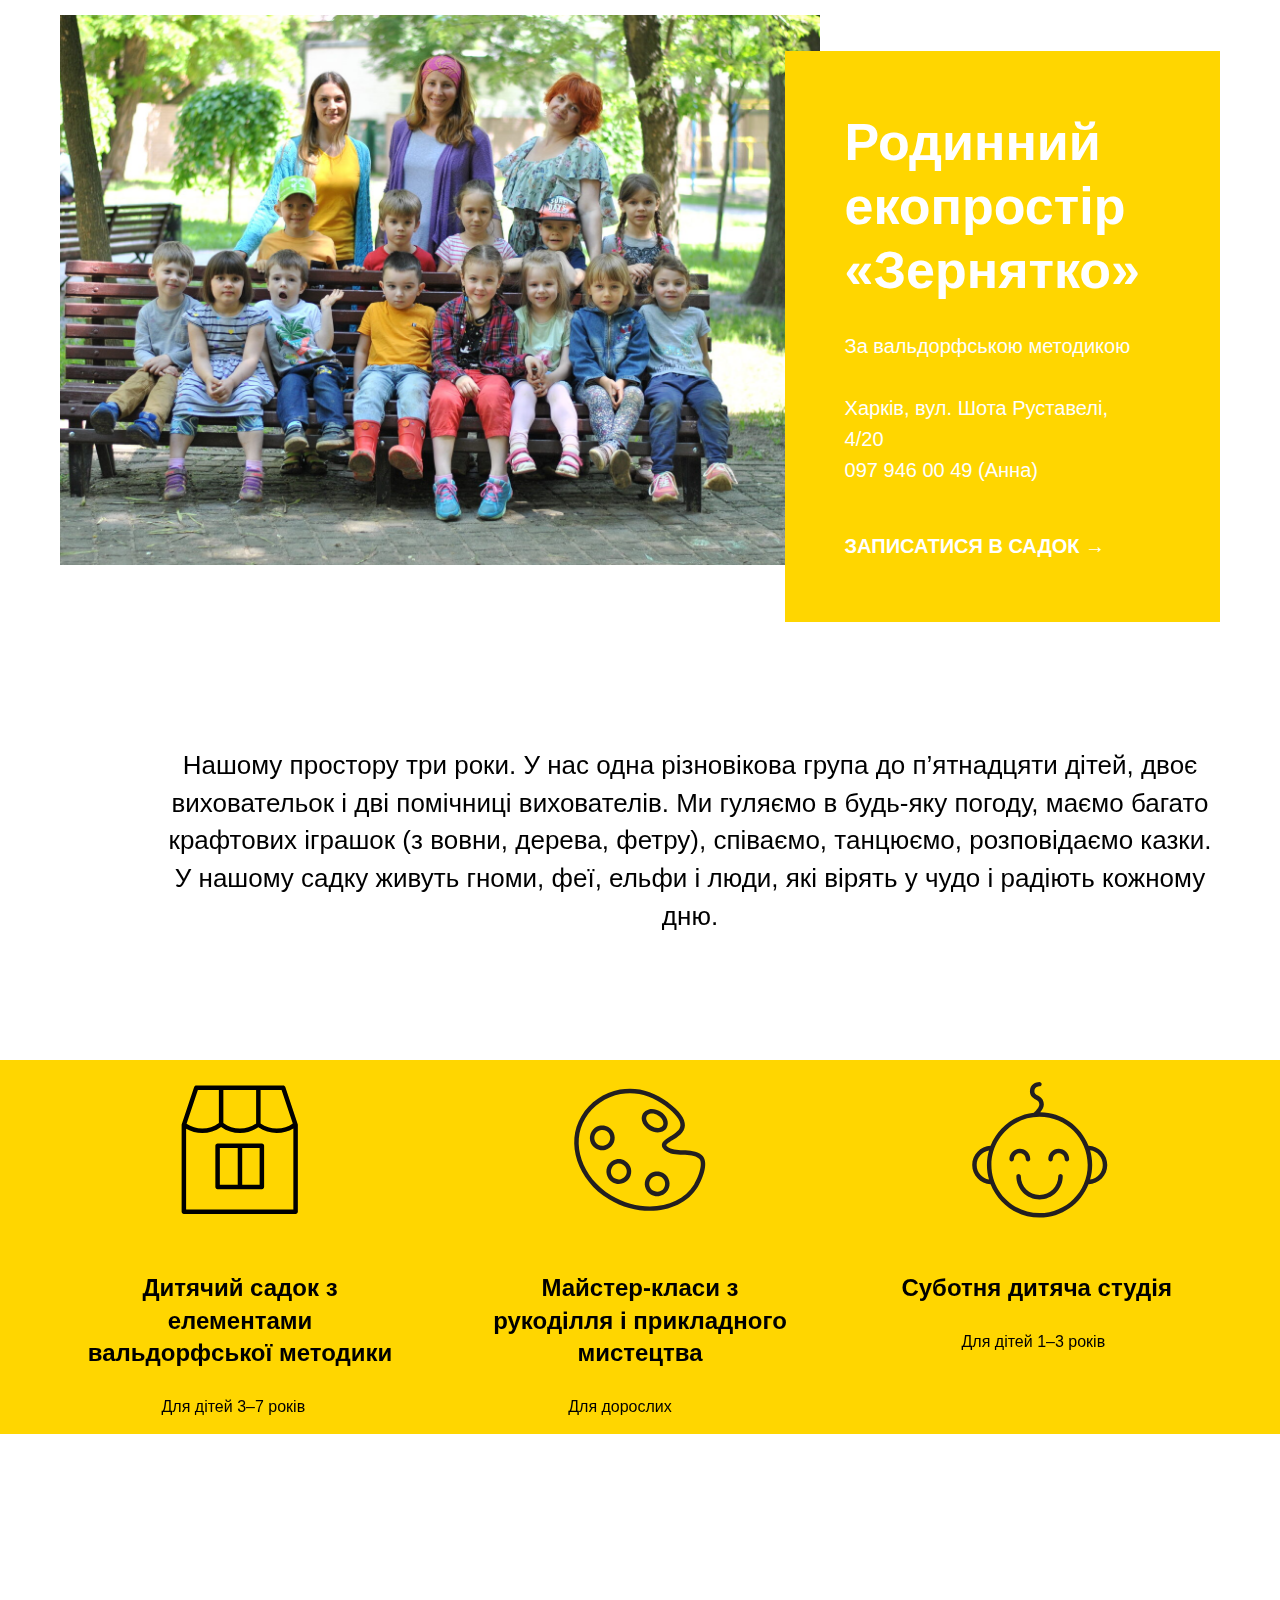
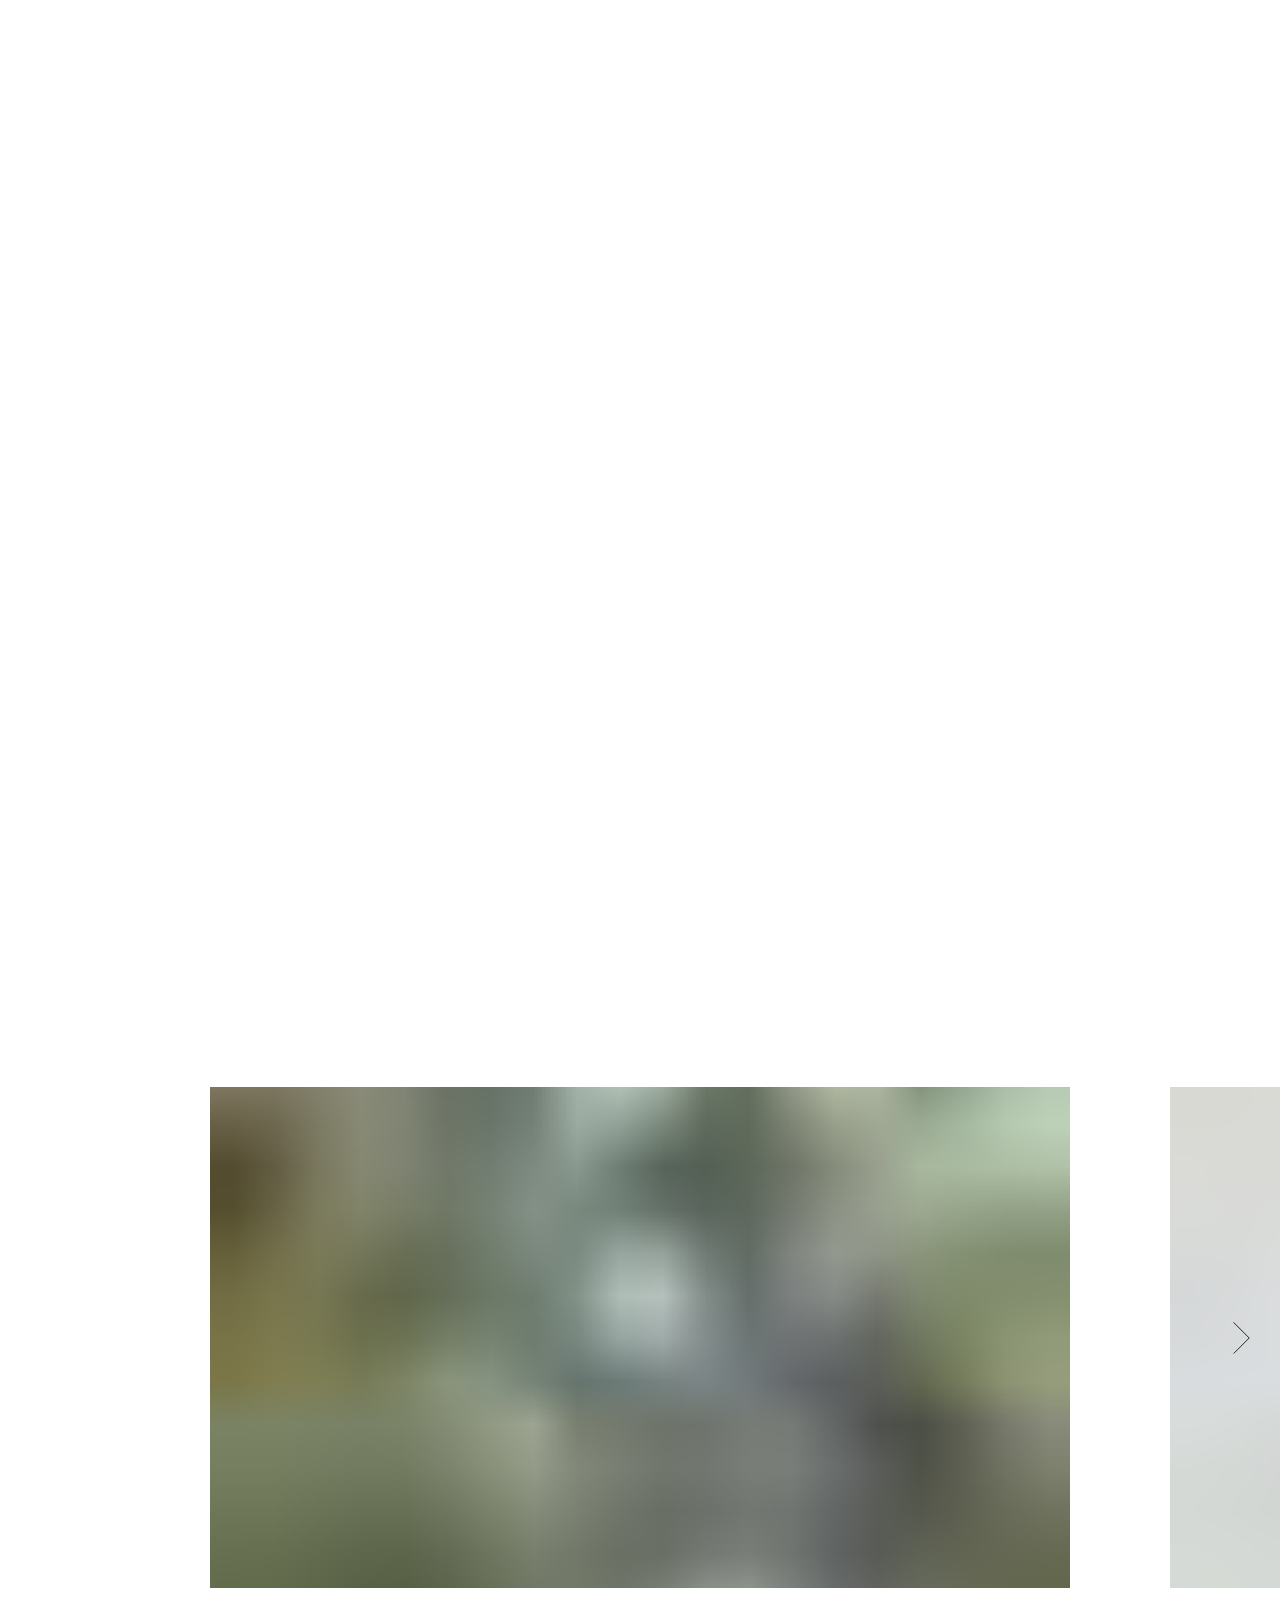
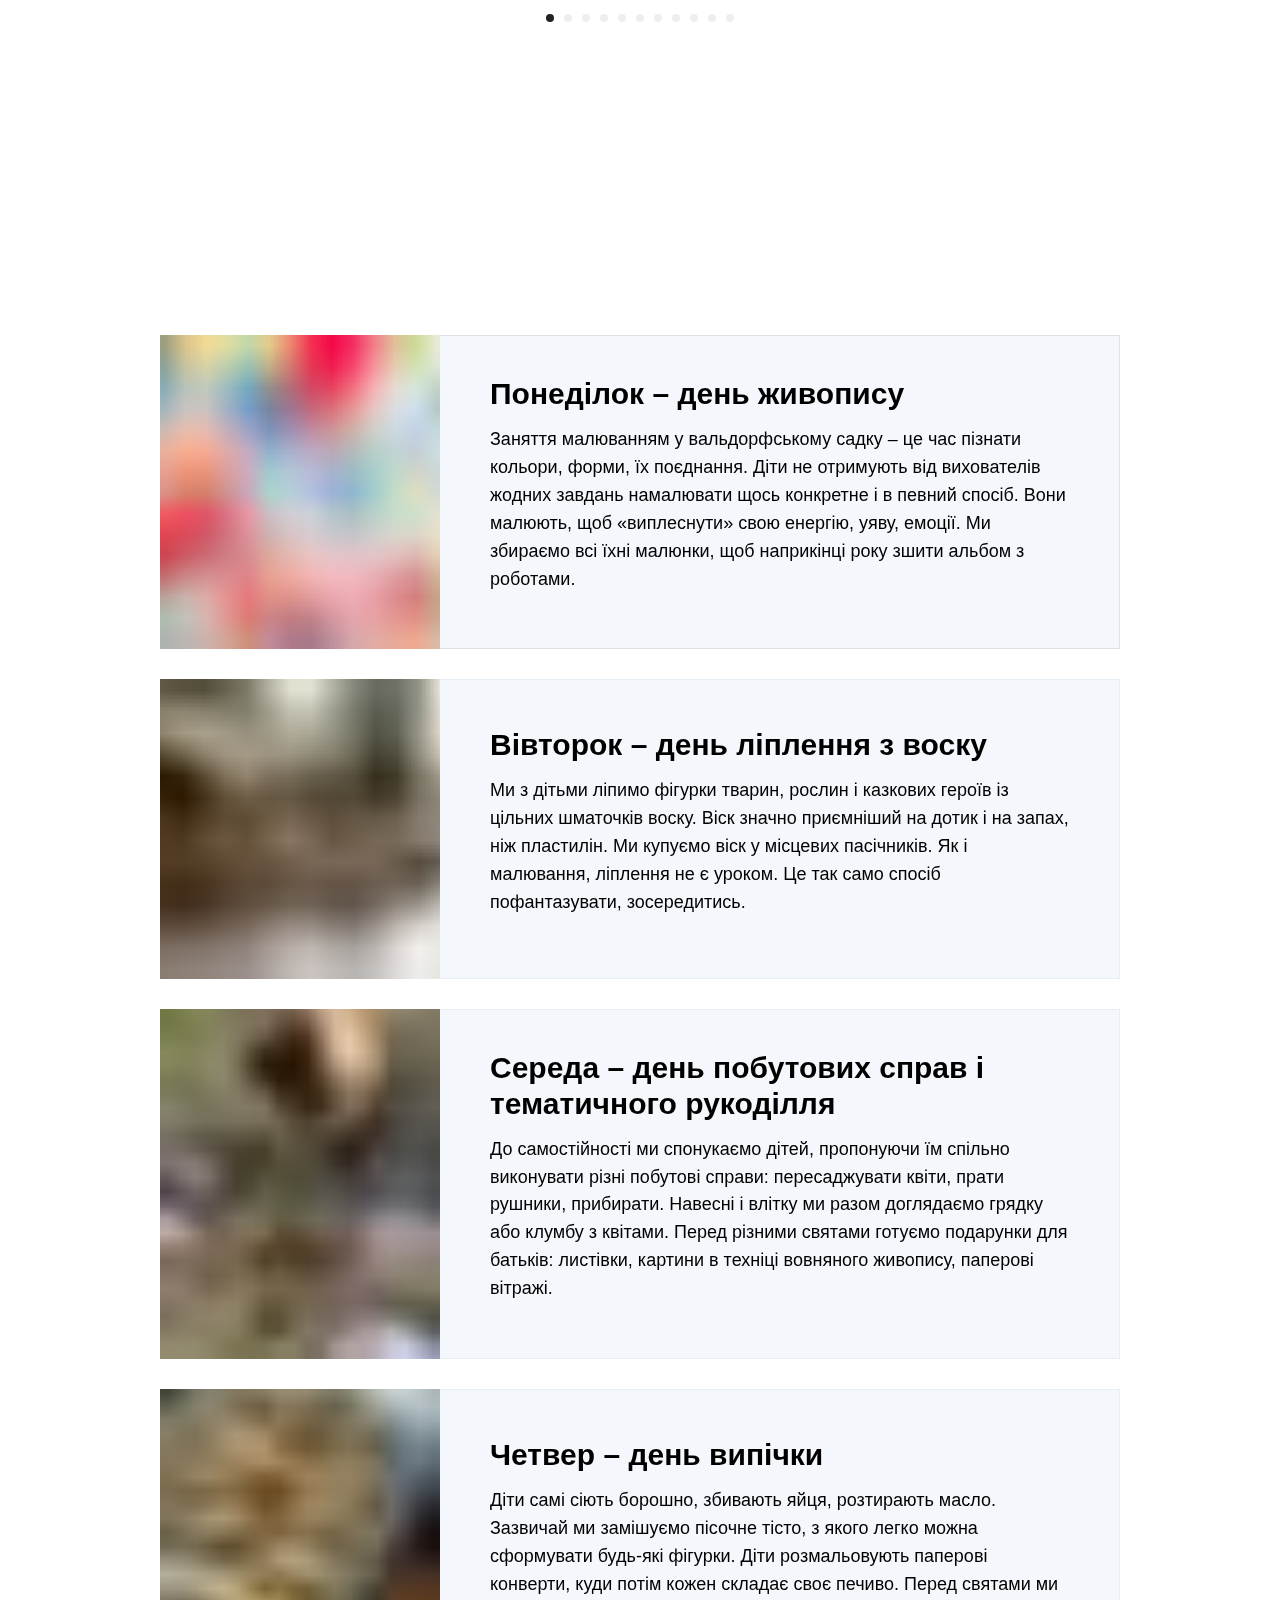
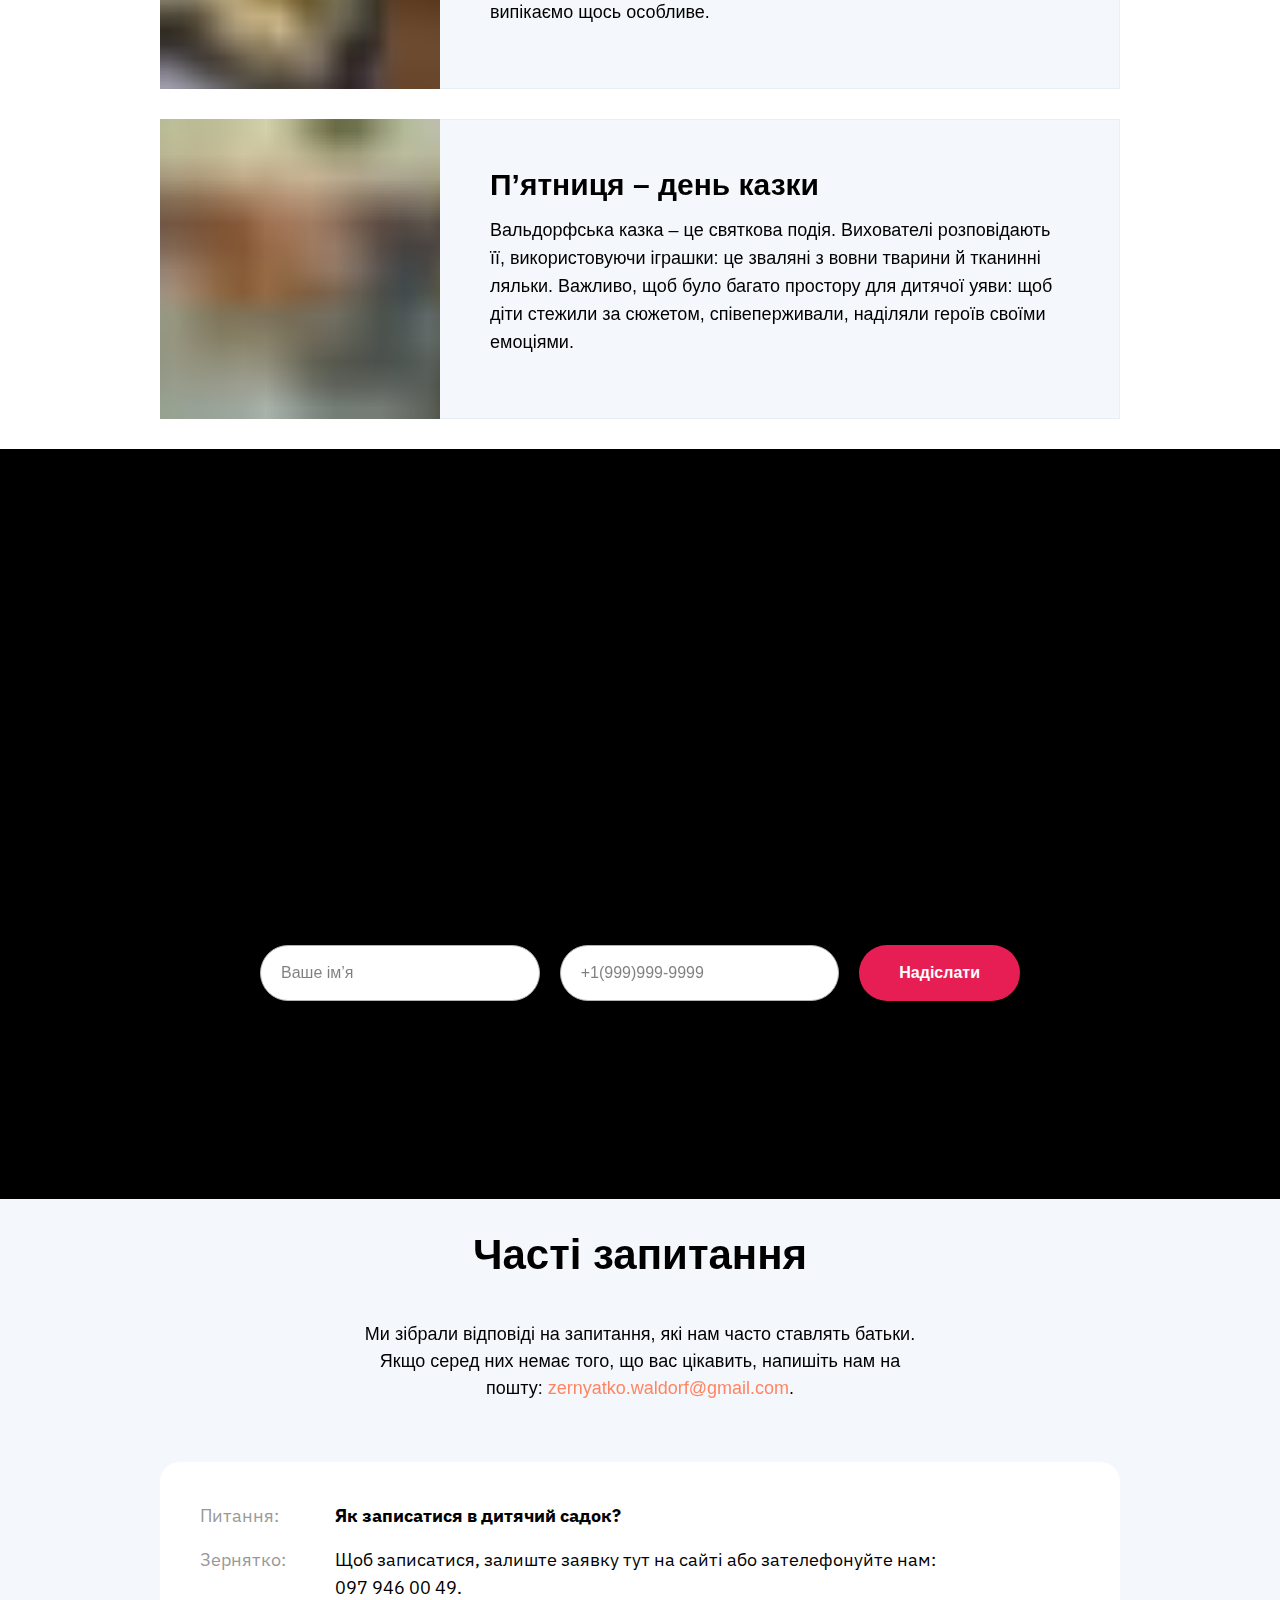
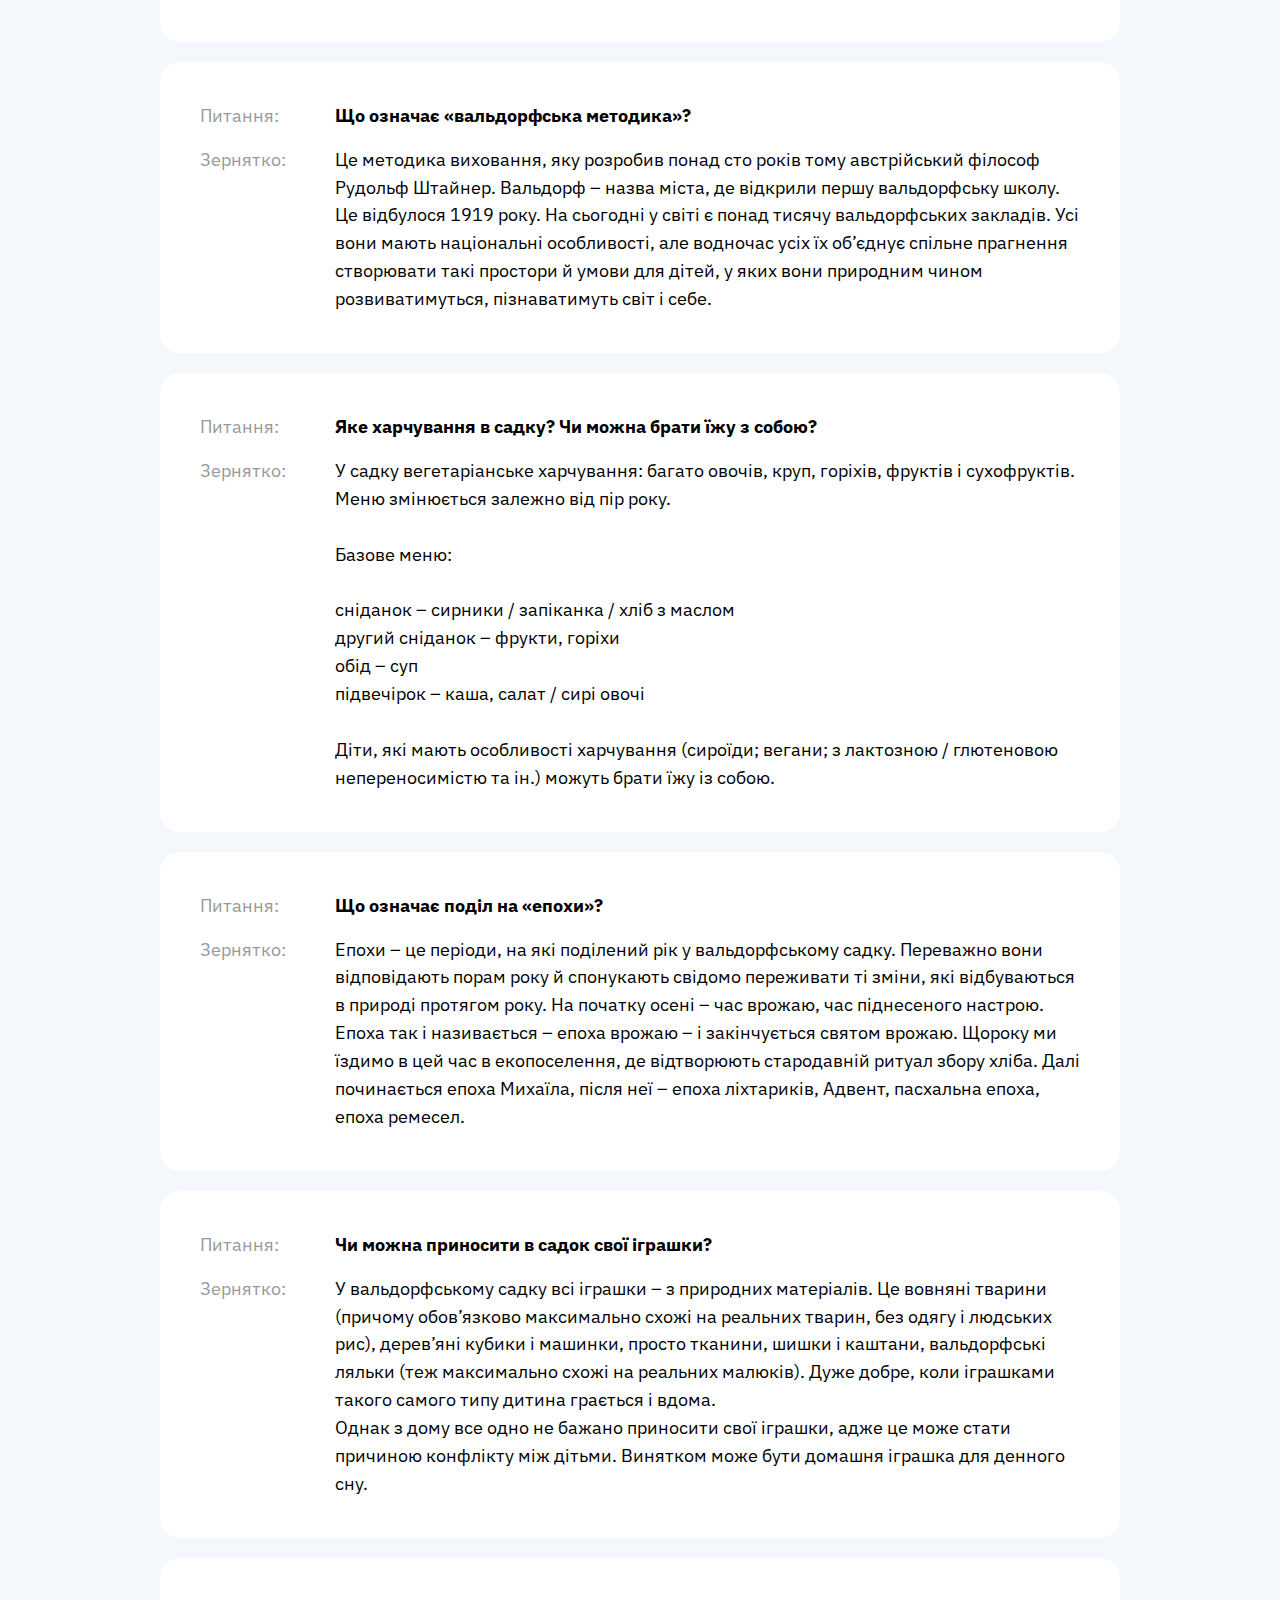
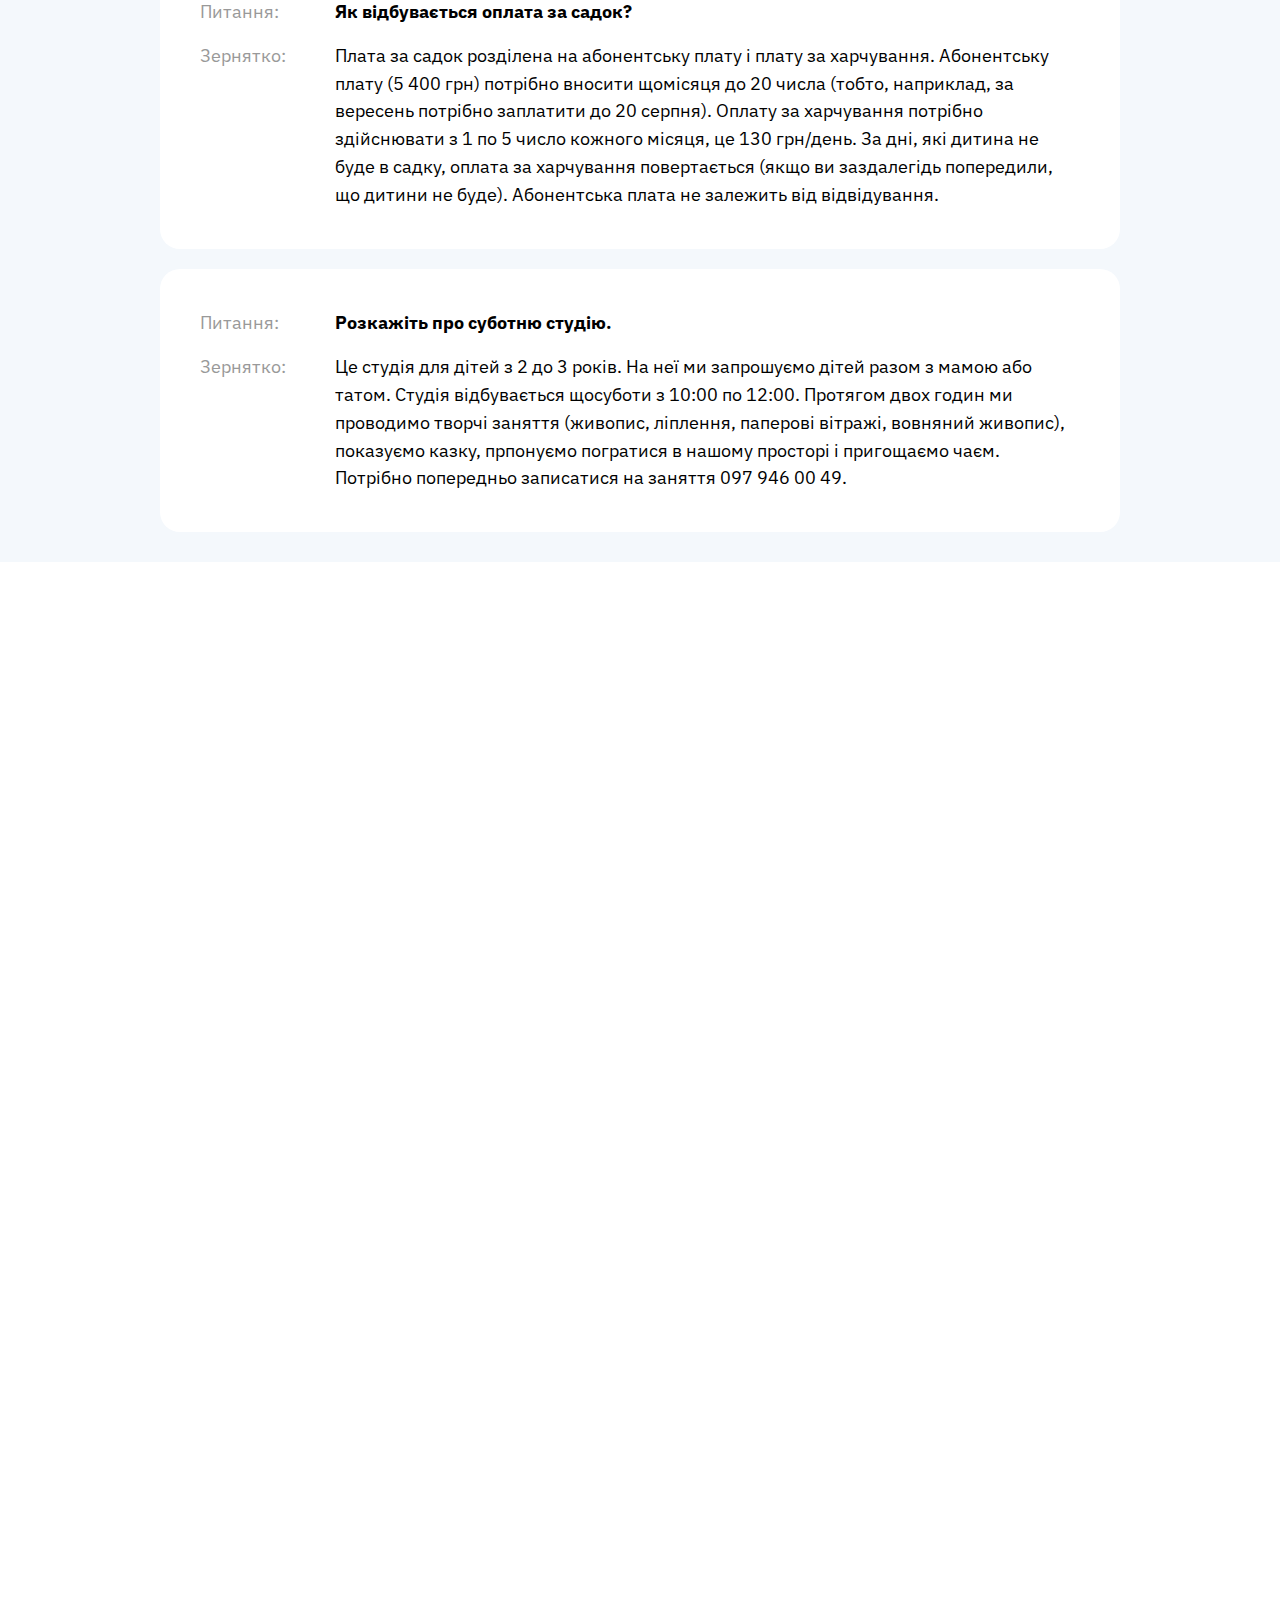
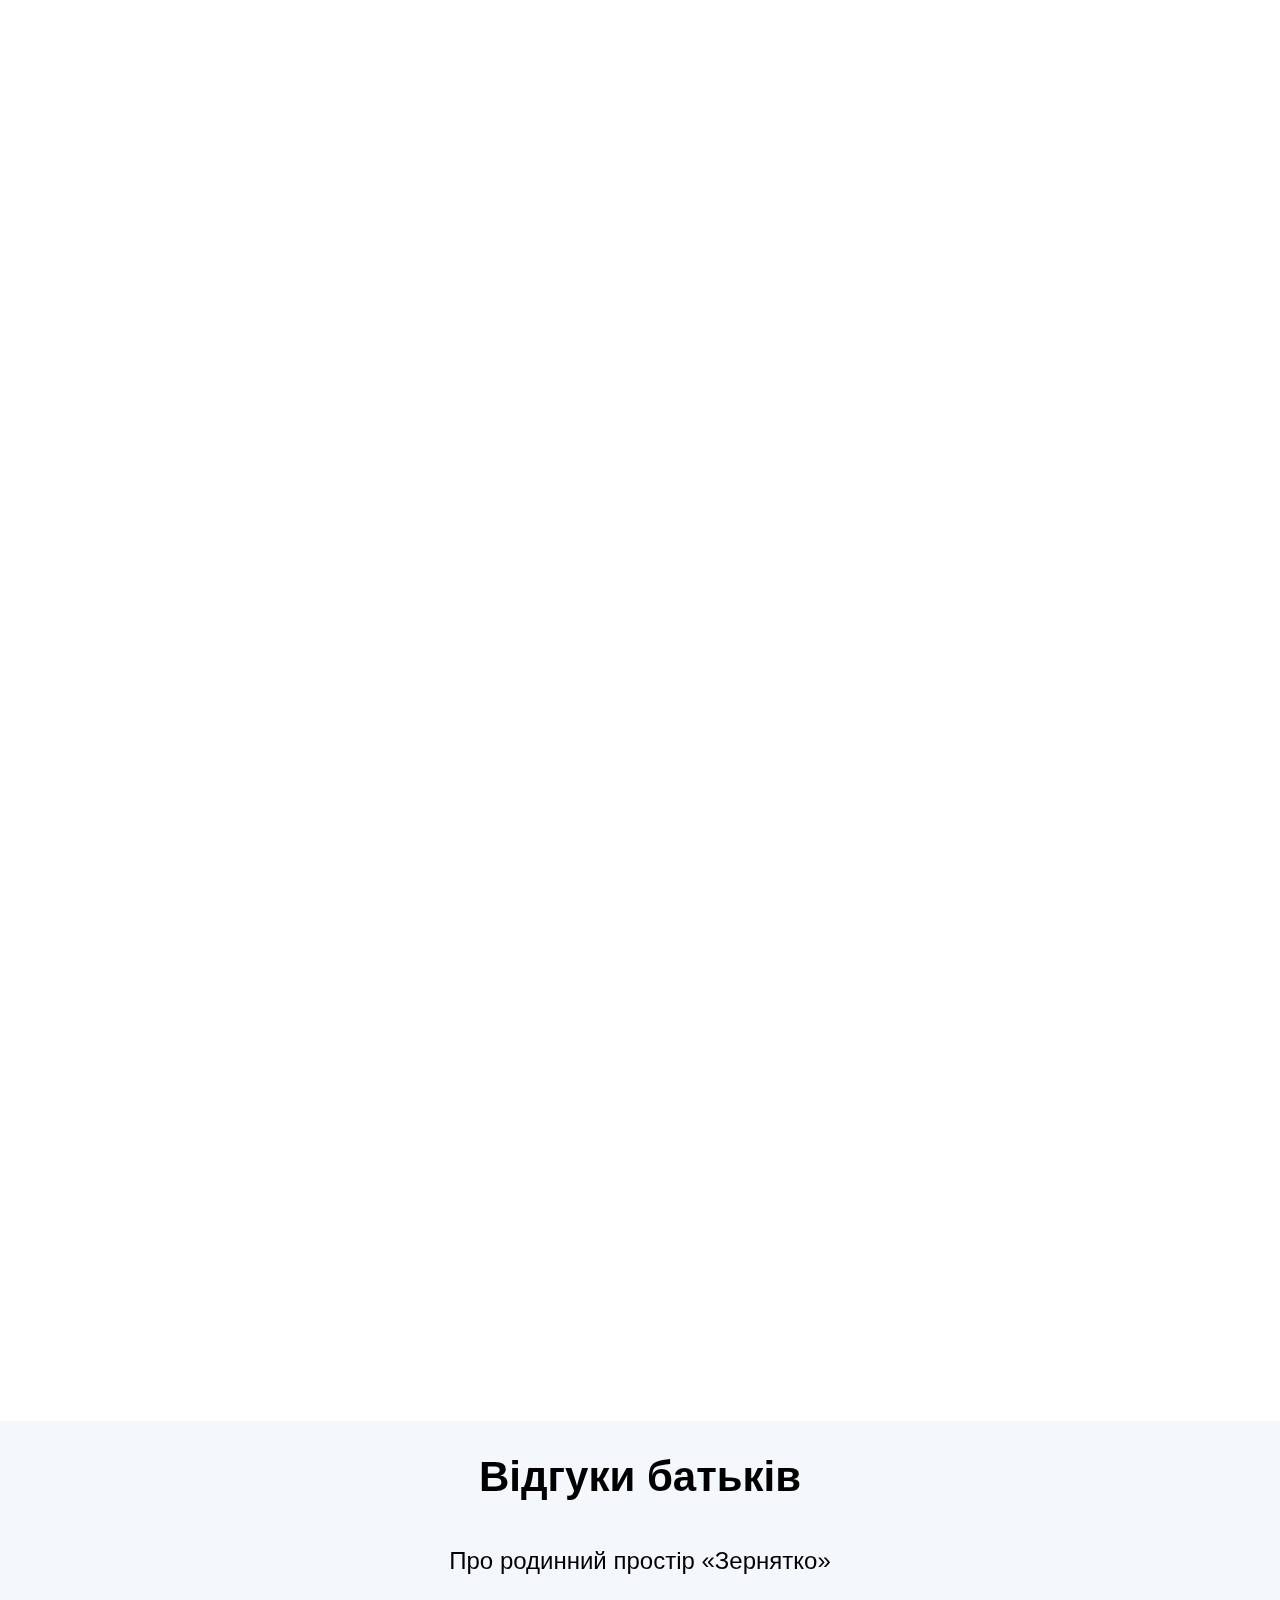
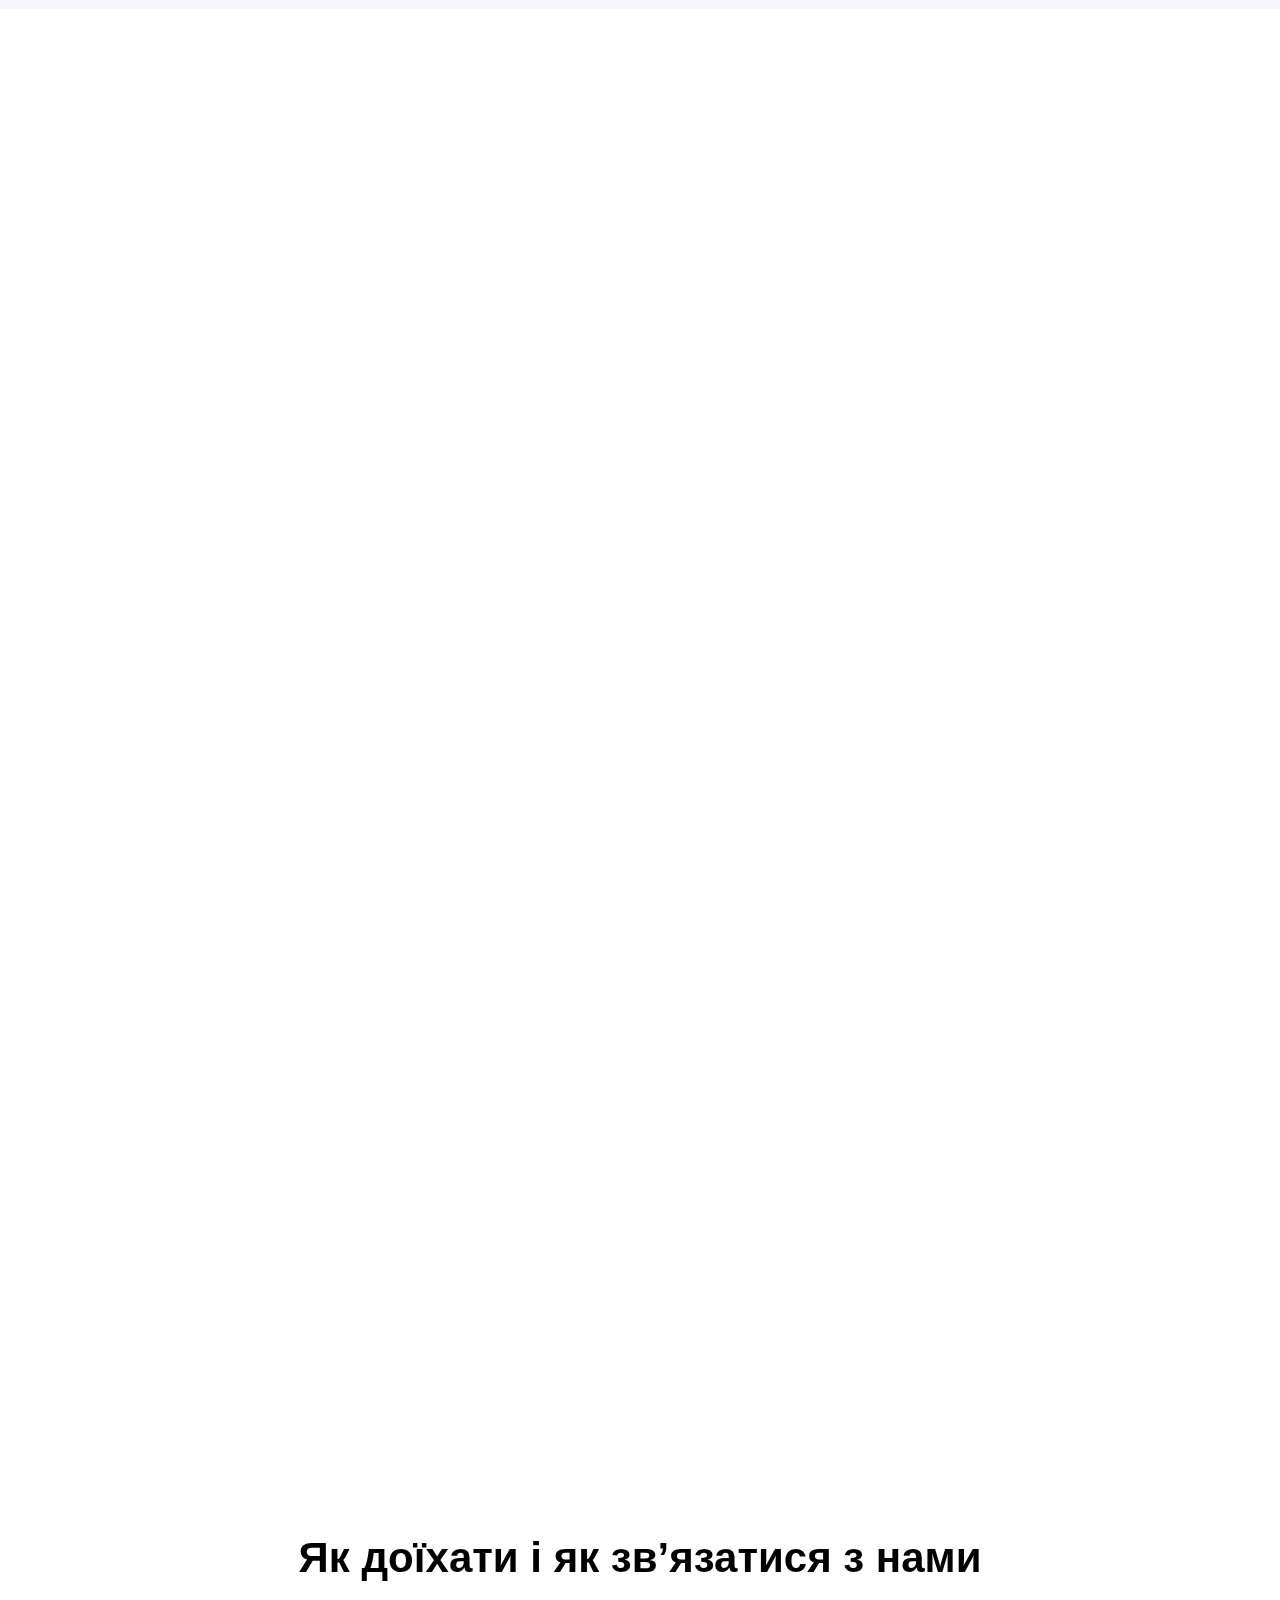
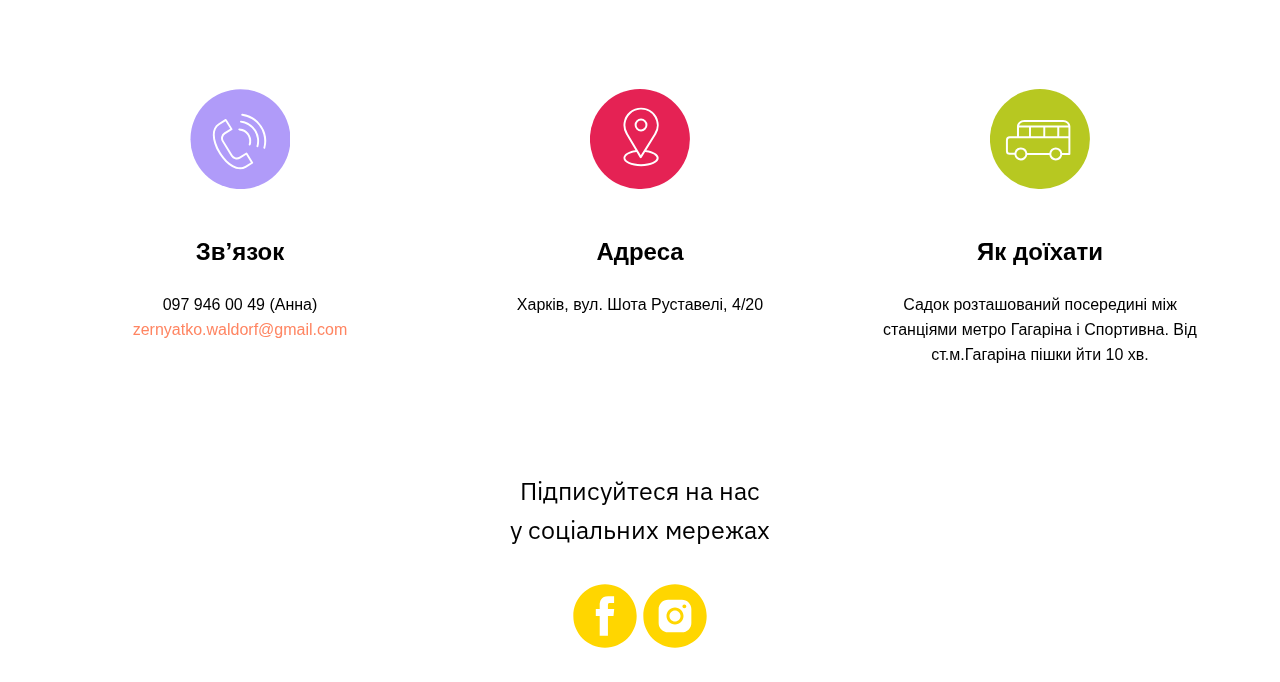
==== index.html @ 77e12a4f "init from tilda" ====
<!DOCTYPE html><html> <head><meta charset="utf-8" /><meta http-equiv="Content-Type" content="text/html; charset=utf-8" /><meta name="viewport" content="width=device-width, initial-scale=1.0" /><!--metatextblock--><title>Родинний екопростір «Зернятко»</title><meta name="description" content="Вальдорфський дитячий садок, майстер-класи, суботня студія" /><meta name="keywords" content="детский садик, харьков, вальдорфский садик" /><meta property="og:url" content="https://studio.gwaramedia.com/zerniatko" /><meta property="og:title" content="Родинний екопростір «Зернятко»" /><meta property="og:description" content="Вальдорфський дитячий садок, майстер-класи, суботня студія" /><meta property="og:type" content="website" /><meta property="og:image" content="images/tild3464-6265-4738-a438-303638303761__dsc_0402-2.jpg" /><link rel="canonical" href="https://studio.gwaramedia.com/zerniatko"><!--/metatextblock--><meta property="fb:app_id" content="257953674358265" /><meta name="format-detection" content="telephone=no" /><meta http-equiv="x-dns-prefetch-control" content="on"><link rel="dns-prefetch" href="https://ws.tildacdn.com"><link rel="shortcut icon" href="images/tild6339-6239-4435-a665-393738613062__group_9.ico" type="image/x-icon" /><!-- Assets --><link rel="stylesheet" href="css/tilda-grid-3.0.min.css" type="text/css" media="all" /><link rel="stylesheet" href="css/tilda-blocks-2.14.css?t=1630315592" type="text/css" media="all" /><link rel="preconnect" href="https://fonts.gstatic.com"><link href="https://fonts.googleapis.com/css2?family=IBM+Plex+Sans:wght@300;400;500;600;700&subset=latin,cyrillic" rel="stylesheet"><link rel="stylesheet" href="css/tilda-animation-1.0.min.css" type="text/css" media="all" /><link rel="stylesheet" href="css/tilda-cover-1.0.min.css" type="text/css" media="all" /><link rel="stylesheet" href="css/tilda-slds-1.4.min.css" type="text/css" media="print" onload="this.media='all';" /><noscript><link rel="stylesheet" href="css/tilda-slds-1.4.min.css" type="text/css" media="all" /></noscript><link rel="stylesheet" href="css/tilda-zoom-2.0.min.css" type="text/css" media="print" onload="this.media='all';" /><noscript><link rel="stylesheet" href="css/tilda-zoom-2.0.min.css" type="text/css" media="all" /></noscript><link rel="stylesheet" href="css/tilda-forms-1.0.min.css" type="text/css" media="all" /><script type="text/javascript" src="js/rentafont_webfonts.js" charset="utf-8"></script><script type="text/javascript">WebFontConfig = {"id": "MjAyODA0b3JkZXIxOTg2Njc=", "fonts": ["2580","2573"], by_style: 1, by_id: 1};</script><script src="js/jquery-1.10.2.min.js"></script><script src="js/tilda-scripts-3.0.min.js"></script><script src="js/tilda-blocks-2.7.js?t=1630315592"></script><script src="js/lazyload-1.3.min.js" charset="utf-8" async></script><script src="js/tilda-animation-1.0.min.js" charset="utf-8" async></script><script src="js/tilda-cover-1.0.min.js" charset="utf-8" async></script><script src="js/tilda-events-1.0.min.js" charset="utf-8" async></script><script src="js/tilda-slds-1.4.min.js" charset="utf-8" async></script><script src="js/hammer.min.js" charset="utf-8" async></script><script src="js/tilda-zoom-2.0.min.js" charset="utf-8" async></script><script src="js/tilda-forms-1.0.min.js" charset="utf-8" async></script><!-- Start of HubSpot Embed Code -->
<script type="text/javascript" id="hs-script-loader" async defer src="//js.hs-scripts.com/6773753.js"></script>
<!-- End of HubSpot Embed Code --><script type="text/javascript">window.dataLayer = window.dataLayer || [];</script><!-- Google Tag Manager --><script type="text/javascript">(function(w,d,s,l,i){w[l]=w[l]||[];w[l].push({'gtm.start':	new Date().getTime(),event:'gtm.js'});var f=d.getElementsByTagName(s)[0],	j=d.createElement(s),dl=l!='dataLayer'?'&l='+l:'';j.async=true;j.src=	'https://www.googletagmanager.com/gtm.js?id='+i+dl;f.parentNode.insertBefore(j,f);	})(window,document,'script','dataLayer','GTM-TBQGZS2');</script><!-- End Google Tag Manager --><!-- Facebook Pixel Code --><script>setTimeout(function(){!function(f,b,e,v,n,t,s)
{if(f.fbq)return;n=f.fbq=function(){n.callMethod?n.callMethod.apply(n,arguments):n.queue.push(arguments)};
if(!f._fbq)f._fbq=n;n.push=n;n.loaded=!0;n.version='2.0';n.agent='pltilda';
n.queue=[];t=b.createElement(e);t.async=!0;
t.src=v;s=b.getElementsByTagName(e)[0];
s.parentNode.insertBefore(t,s)}(window, document,'script','https://connect.facebook.net/en_US/fbevents.js');
fbq('init', '201446477874782');
fbq('track', 'PageView');
}, 2000);</script><!-- End Facebook Pixel Code --><script type="text/javascript">if((/bot|google|yandex|baidu|bing|msn|duckduckbot|teoma|slurp|crawler|spider|robot|crawling|facebook/i.test(navigator.userAgent))===false && typeof(sessionStorage)!='undefined' && sessionStorage.getItem('visited')!=='y'){	var style=document.createElement('style');	style.type='text/css';	style.innerHTML='@media screen and (min-width: 980px) {.t-records {opacity: 0;}.t-records_animated {-webkit-transition: opacity ease-in-out .2s;-moz-transition: opacity ease-in-out .2s;-o-transition: opacity ease-in-out .2s;transition: opacity ease-in-out .2s;}.t-records.t-records_visible {opacity: 1;}}';	document.getElementsByTagName('head')[0].appendChild(style);	$(document).ready(function() {	$('.t-records').addClass('t-records_animated');	setTimeout(function(){ $('.t-records').addClass('t-records_visible'); sessionStorage.setItem('visited','y');	},400);	});
}</script></head><body class="t-body" style="margin:0;"><!--allrecords--><div id="allrecords" data-tilda-export="yes" class="t-records" data-hook="blocks-collection-content-node" data-tilda-project-id="3499647" data-tilda-page-id="21230713" data-tilda-page-alias="zerniatko" data-tilda-formskey="06d4a8f02fe609d455a9db39c9b92686" data-tilda-lazy="yes" data-tilda-project-headcode="yes"><div id="rec342909864" class="r t-rec t-rec_pt_15 t-rec_pb_0" style="padding-top:15px;padding-bottom:0px; " data-animationappear="off" data-record-type="814" > <!-- t814 --><div class="t814"> <div class="t-container"> <div class="t814__top t-col t-col_8 "> <div class="t814__blockimg-wrapper" style="padding-bottom:72.368421052632%;"> <div class="t814__blockimg t-bgimg " bgimgfield="img" data-original="images/tild3337-3761-4365-b039-366436613932__dsc_0402-2.jpg" style="background-image:url('images/tild3337-3761-4365-b039-366436613932__-__resizeb__20x__dsc_0402-2.jpg');"></div> </div> </div> <div class="t-col t-col_4 "> <div class="t814__blocktext-wrapper"> <div class="t814__blocktext t-align_left" style="background-color: #ffd600; right: 0;"> <div class="t814__content t-valign_middle"> <div class="t814__box"> <h1 class="t814__title t-title t-title_xs " field="title" style="color:#ffffff;font-size:52px;">Родинний екопростір «Зернятко»</h1> <div class="t814__descr t-descr t-descr_md " field="descr" style="color:#ffffff;">За вальдорфською методикою<br /><br />Харків, вул. Шота Руставелі, 4/20<br />097 946 00 49 (Анна)</div> <div class="t814__btn-container"> <div class="t814__btntext-wrapper"> <a href="https://bit.ly/3s1eUbX" target="" class="t-btntext " style="color:#ffffff;">ЗАПИСАТИСЯ В САДОК</a> </div> </div> </div> </div> </div> </div> </div> </div></div><script> $(document).ready(function() { t814_init('342909864'); });</script><style>#rec342909864 .t-btn:not(.t-animate_no-hover):hover{ color: #e61e53 !important;	}	#rec342909864 .t-btn:not(.t-animate_no-hover){ -webkit-transition: background-color 0.2s ease-in-out, color 0.2s ease-in-out, border-color 0.2s ease-in-out, box-shadow 0.2s ease-in-out; transition: background-color 0.2s ease-in-out, color 0.2s ease-in-out, border-color 0.2s ease-in-out, box-shadow 0.2s ease-in-out;	}</style></div><div id="rec342909865" class="r t-rec t-rec_pt_15 t-rec_pb_15" style="padding-top:15px;padding-bottom:15px; " data-record-type="470" ><!-- t470 --><div class="t470"> <div class="t-container t-align_center"> <div class="t-col t-col_11 t-prefix_1"> <div class="t470__imgdescrwrapper"> <div class="t470__descr t-descr t-descr_xxl t-margin_auto" field="descr" style="font-size:20px;line-height:2,55;"><div style="font-size: 26px;" data-customstyle="yes">Нашому простору три роки. У нас одна різновікова група до п’ятнадцяти дітей, двоє виховательок і дві помічниці вихователів. Ми гуляємо в будь-яку погоду, маємо багато крафтових іграшок (з вовни, дерева, фетру), співаємо, танцюємо, розповідаємо казки. У нашому садку живуть гноми, феї, ельфи і люди, які вірять у чудо і радіють кожному дню.</div></div> </div> </div> </div></div> </div><div id="rec342909866" class="r t-rec t-rec_pt_15 t-rec_pb_15" style="padding-top:15px;padding-bottom:15px;background-color:#FFD600; " data-record-type="490" data-bg-color="#FFD600"><!-- t490 --><div class="t490"><div class="t-container"> <div class="t490__col t-col t-col_4 t-align_center t-item"> <img src="images/lib__tildaicon__31626231-3935-4265-b461-336466396236__15re_shop.svg" class="t490__img t-img" imgfield="li_img__1476968690512" style="width:150px;" /> <div class="t490__wrappercenter "> <div class="t-name t-name_xl" style="" field="li_title__1476968690512">Дитячий садок з елементами вальдорфської методики </div> <div class="t-descr t-descr_xs" style="" field="li_descr__1476968690512">Для дітей 3–7 років&nbsp;&nbsp;&nbsp;</div> </div> </div> <div class="t490__col t-col t-col_4 t-align_center t-item"> <img src="images/lib__tildaicon__34643838-6633-4735-b262-393736353565__kideducate_artistyc.svg" class="t490__img t-img" imgfield="li_img__1476968700508" style="width:150px;" /> <div class="t490__wrappercenter "> <div class="t-name t-name_xl" style="" field="li_title__1476968700508">Майстер-класи з рукоділля і прикладного мистецтва</div> <div class="t-descr t-descr_xs" style="" field="li_descr__1476968700508">Для дорослих&nbsp;&nbsp;&nbsp;&nbsp;&nbsp;&nbsp;&nbsp;&nbsp;&nbsp;</div> </div> </div> <div class="t490__col t-col t-col_4 t-align_center t-item"> <img src="images/lib__tildaicon__36636134-6565-4333-a533-636239336239__kideducate_kid.svg" class="t490__img t-img" imgfield="li_img__1476968722790" style="width:150px;" /> <div class="t490__wrappercenter "> <div class="t-name t-name_xl" style="" field="li_title__1476968722790">Суботня дитяча студія&nbsp;</div> <div class="t-descr t-descr_xs" style="" field="li_descr__1476968722790">Для дітей 1–3 років&nbsp;&nbsp;&nbsp;</div> </div> </div></div></div></div><div id="rec342909870" class="r t-rec t-rec_pt_30 t-rec_pb_30" style="padding-top:30px;padding-bottom:30px; " data-record-type="795" ><!-- T795 --><div class="t795"> <div class="t-container t-align_center"> <div class="t-col t-col_10 t-prefix_1"> <div class="t795__title t-title t-title_xs t-margin_auto" field="title" style="">Ритм дня в садку</div> <div class="t795__descr t-descr t-descr_xl t-margin_auto" field="descr" style=""><div style="font-size: 18px;" data-customstyle="yes"><p style="text-align: center;">Ми працюємо щодня з 8:00 до 18:00. </p><p style="text-align: center;">Субота і неділя – вихідні.</p></div></div> </div> </div></div></div><div id="rec344023371" class="r t-rec t-rec_pt_0 t-rec_pb_30" style="padding-top:0px;padding-bottom:30px; " data-record-type="232" ><!-- cover --><div class="t-cover" id="recorddiv344023371" bgimgfield="img" style="height:700px; background-image:url('images/tild6335-3533-4139-b535-313863353134__-__resize__20x__download.jpg');" ><div class="t-cover__carrier" id="coverCarry344023371" data-content-cover-id="344023371" data-content-cover-bg="images/tild6335-3533-4139-b535-313863353134__download.jpg" data-content-cover-height="700px" data-content-cover-parallax="" style="height:700px;background-attachment:scroll; "></div> <div class="t-cover__filter" style="height:700px;background-color:#000;filter:alpha(opacity:40);KHTMLOpacity:0.4;MozOpacity:0.4;opacity:0.4;"></div><div class="t203"><div class="t-container"><div class="t-col t-col_8 t-prefix_2"> <div class="t-cover__wrapper t-valign_middle" style="height:;"> <div data-hook-content="covercontent"> <div class="t203__wrapper"> <div class="t203__textwrapper" > <div class="t203__text t-text t-text_md" style="" field="text">8:00 – 8:40 – зустрічаємо одне одного, вільна гра<br />8:40 – 9:00 – підготовка до сніданку, ранкове коло<br />9:00 – 9:20 – сніданок, прибирання столу<br />9:20 – 10:00 – творче заняття (живопис, ліплення тощо)<br />10:00 – 10:40 – вільна гра, прибирання, другий сніданок<br />10:40 – 11:00 – хоровод<br />11:00 – 12:20 – прогулянка<br />12:20 – 12:45 – обід<br />12:45 – 13:00 – підготовка до сну, казка<br />13:00 – 15:30 – денний сон<br />15:40 – 16:00 – прокидання, переодягання, заплітання<br />16:00 – 16:30 – підготовка до підвечірка, пальчикові ігри<br />16:30 – 16:50 – підвечірок<br />16:50 – 17:30 – вільна гра, рукоділля, прибирання, вечірнє коло<br />17:30 – 18:00 – прогулянка</div> </div> </div> </div> </div> </div> </div></div> </div> </div><div id="rec342909868" class="r t-rec t-rec_pt_30 t-rec_pb_30" style="padding-top:30px;padding-bottom:30px; " data-record-type="795" ><!-- T795 --><div class="t795"> <div class="t-container t-align_center"> <div class="t-col t-col_10 t-prefix_1"> <div class="t795__title t-title t-title_xs t-margin_auto" field="title" style="">Фотогалерея</div> </div> </div></div></div><div id="rec342909869" class="r t-rec t-rec_pt_0 t-rec_pb_0" style="padding-top:0px;padding-bottom:0px; " data-animationappear="off" data-record-type="604" ><div class="t604"> <div class="t-slds" style="visibility: hidden;"> <div class="t-container t-slds__main"> <div class="t-slds__container t-width t-width_10 t-margin_auto"> <div class="t-slds__items-wrapper t-slds__nocycle t-slds_animated-fast t-slds__witharrows" data-slider-transition="300" data-slider-with-cycle="false" data-slider-correct-height="false" data-auto-correct-mobile-width="false" > <div class="t-slds__item t-slds__item_active" data-slide-index="1"> <div class="t-width t-width_9 t-margin_auto" itemscope itemtype="http://schema.org/ImageObject"> <div class="t-slds__wrapper t-align_center" > <meta itemprop="image" content="images/tild6336-3534-4531-a162-333637393961__dsc_0146.jpg"> <div class="t604__imgwrapper" bgimgfield="gi_img__0" > <div class="t-slds__bgimg t-bgimg" data-original="images/tild6336-3534-4531-a162-333637393961__dsc_0146.jpg" data-zoomable="yes" data-img-zoom-url="images/tild6336-3534-4531-a162-333637393961__dsc_0146.jpg" style="background-image: url('images/tild6336-3534-4531-a162-333637393961__-__resizeb__20x__dsc_0146.jpg');"></div> <div class="t604__separator" data-slider-image-width="960" data-slider-image-height="560"></div> </div> </div> </div> </div> <div class="t-slds__item " data-slide-index="2"> <div class="t-width t-width_9 t-margin_auto" itemscope itemtype="http://schema.org/ImageObject"> <div class="t-slds__wrapper t-align_center" > <meta itemprop="image" content="images/tild3463-3463-4566-b566-343430326366__dsc_0109.jpg"> <div class="t604__imgwrapper" bgimgfield="gi_img__1" > <div class="t-slds__bgimg t-bgimg" data-original="images/tild3463-3463-4566-b566-343430326366__dsc_0109.jpg" data-zoomable="yes" data-img-zoom-url="images/tild3463-3463-4566-b566-343430326366__dsc_0109.jpg" style="background-image: url('images/tild3463-3463-4566-b566-343430326366__-__resizeb__20x__dsc_0109.jpg');"></div> <div class="t604__separator" data-slider-image-width="960" data-slider-image-height="560"></div> </div> </div> </div> </div> <div class="t-slds__item " data-slide-index="3"> <div class="t-width t-width_9 t-margin_auto" itemscope itemtype="http://schema.org/ImageObject"> <div class="t-slds__wrapper t-align_center" > <meta itemprop="image" content="images/tild3662-3631-4233-b063-666364636333__dsc_0156.jpg"> <div class="t604__imgwrapper" bgimgfield="gi_img__2" > <div class="t-slds__bgimg t-bgimg" data-original="images/tild3662-3631-4233-b063-666364636333__dsc_0156.jpg" data-zoomable="yes" data-img-zoom-url="images/tild3662-3631-4233-b063-666364636333__dsc_0156.jpg" style="background-image: url('images/tild3662-3631-4233-b063-666364636333__-__resizeb__20x__dsc_0156.jpg');"></div> <div class="t604__separator" data-slider-image-width="960" data-slider-image-height="560"></div> </div> </div> </div> </div> <div class="t-slds__item " data-slide-index="4"> <div class="t-width t-width_9 t-margin_auto" itemscope itemtype="http://schema.org/ImageObject"> <div class="t-slds__wrapper t-align_center" > <meta itemprop="image" content="images/tild6133-3165-4831-a531-393035356535__img_5166.jpg"> <div class="t604__imgwrapper" bgimgfield="gi_img__3" > <div class="t-slds__bgimg t-bgimg" data-original="images/tild6133-3165-4831-a531-393035356535__img_5166.jpg" data-zoomable="yes" data-img-zoom-url="images/tild6133-3165-4831-a531-393035356535__img_5166.jpg" style="background-image: url('images/tild6133-3165-4831-a531-393035356535__-__resizeb__20x__img_5166.jpg');"></div> <div class="t604__separator" data-slider-image-width="960" data-slider-image-height="560"></div> </div> </div> </div> </div> <div class="t-slds__item " data-slide-index="5"> <div class="t-width t-width_9 t-margin_auto" itemscope itemtype="http://schema.org/ImageObject"> <div class="t-slds__wrapper t-align_center" > <meta itemprop="image" content="images/tild6463-3332-4039-a162-383430343333__dsc_0259.jpg"> <div class="t604__imgwrapper" bgimgfield="gi_img__4" > <div class="t-slds__bgimg t-bgimg" data-original="images/tild6463-3332-4039-a162-383430343333__dsc_0259.jpg" data-zoomable="yes" data-img-zoom-url="images/tild6463-3332-4039-a162-383430343333__dsc_0259.jpg" style="background-image: url('images/tild6463-3332-4039-a162-383430343333__-__resizeb__20x__dsc_0259.jpg');"></div> <div class="t604__separator" data-slider-image-width="960" data-slider-image-height="560"></div> </div> </div> </div> </div> <div class="t-slds__item " data-slide-index="6"> <div class="t-width t-width_9 t-margin_auto" itemscope itemtype="http://schema.org/ImageObject"> <div class="t-slds__wrapper t-align_center" > <meta itemprop="image" content="images/tild6434-3235-4736-b331-333837616163__dsc_0187.jpg"> <div class="t604__imgwrapper" bgimgfield="gi_img__5" > <div class="t-slds__bgimg t-bgimg" data-original="images/tild6434-3235-4736-b331-333837616163__dsc_0187.jpg" data-zoomable="yes" data-img-zoom-url="images/tild6434-3235-4736-b331-333837616163__dsc_0187.jpg" style="background-image: url('images/tild6434-3235-4736-b331-333837616163__-__resizeb__20x__dsc_0187.jpg');"></div> <div class="t604__separator" data-slider-image-width="960" data-slider-image-height="560"></div> </div> </div> </div> </div> <div class="t-slds__item " data-slide-index="7"> <div class="t-width t-width_9 t-margin_auto" itemscope itemtype="http://schema.org/ImageObject"> <div class="t-slds__wrapper t-align_center" > <meta itemprop="image" content="images/tild3064-6232-4262-a139-333937396663__50989059_60581553320.jpg"> <div class="t604__imgwrapper" bgimgfield="gi_img__6" > <div class="t-slds__bgimg t-bgimg" data-original="images/tild3064-6232-4262-a139-333937396663__50989059_60581553320.jpg" data-zoomable="yes" data-img-zoom-url="images/tild3064-6232-4262-a139-333937396663__50989059_60581553320.jpg" style="background-image: url('images/tild3064-6232-4262-a139-333937396663__-__resizeb__20x__50989059_60581553320.jpg');"></div> <div class="t604__separator" data-slider-image-width="960" data-slider-image-height="560"></div> </div> </div> </div> </div> <div class="t-slds__item " data-slide-index="8"> <div class="t-width t-width_9 t-margin_auto" itemscope itemtype="http://schema.org/ImageObject"> <div class="t-slds__wrapper t-align_center" > <meta itemprop="image" content="images/tild6138-3238-4466-b832-386662646233__photo_2021-08-05_223.jpeg"> <div class="t604__imgwrapper" bgimgfield="gi_img__7" > <div class="t-slds__bgimg t-bgimg" data-original="images/tild6138-3238-4466-b832-386662646233__photo_2021-08-05_223.jpeg" data-zoomable="yes" data-img-zoom-url="images/tild6138-3238-4466-b832-386662646233__photo_2021-08-05_223.jpeg" style="background-image: url('images/tild6138-3238-4466-b832-386662646233__-__resizeb__20x__photo_2021-08-05_223.jpeg');"></div> <div class="t604__separator" data-slider-image-width="960" data-slider-image-height="560"></div> </div> </div> </div> </div> <div class="t-slds__item " data-slide-index="9"> <div class="t-width t-width_9 t-margin_auto" itemscope itemtype="http://schema.org/ImageObject"> <div class="t-slds__wrapper t-align_center" > <meta itemprop="image" content="images/tild3337-6332-4736-b332-356533373932__photo_2021-08-05_223.jpeg"> <div class="t604__imgwrapper" bgimgfield="gi_img__8" > <div class="t-slds__bgimg t-bgimg" data-original="images/tild3337-6332-4736-b332-356533373932__photo_2021-08-05_223.jpeg" data-zoomable="yes" data-img-zoom-url="images/tild3337-6332-4736-b332-356533373932__photo_2021-08-05_223.jpeg" style="background-image: url('images/tild3337-6332-4736-b332-356533373932__-__resizeb__20x__photo_2021-08-05_223.jpeg');"></div> <div class="t604__separator" data-slider-image-width="960" data-slider-image-height="560"></div> </div> </div> </div> </div> <div class="t-slds__item " data-slide-index="10"> <div class="t-width t-width_9 t-margin_auto" itemscope itemtype="http://schema.org/ImageObject"> <div class="t-slds__wrapper t-align_center" > <meta itemprop="image" content="images/tild3539-3033-4035-a131-323238303530__photo_2021-08-05_223.jpeg"> <div class="t604__imgwrapper" bgimgfield="gi_img__9" > <div class="t-slds__bgimg t-bgimg" data-original="images/tild3539-3033-4035-a131-323238303530__photo_2021-08-05_223.jpeg" data-zoomable="yes" data-img-zoom-url="images/tild3539-3033-4035-a131-323238303530__photo_2021-08-05_223.jpeg" style="background-image: url('images/tild3539-3033-4035-a131-323238303530__-__resizeb__20x__photo_2021-08-05_223.jpeg');"></div> <div class="t604__separator" data-slider-image-width="960" data-slider-image-height="560"></div> </div> </div> </div> </div> <div class="t-slds__item " data-slide-index="11"> <div class="t-width t-width_9 t-margin_auto" itemscope itemtype="http://schema.org/ImageObject"> <div class="t-slds__wrapper t-align_center" > <meta itemprop="image" content="images/tild6563-3563-4262-b030-636632656138__photo_2021-08-05_223.jpeg"> <div class="t604__imgwrapper" bgimgfield="gi_img__10" > <div class="t-slds__bgimg t-bgimg" data-original="images/tild6563-3563-4262-b030-636632656138__photo_2021-08-05_223.jpeg" data-zoomable="yes" data-img-zoom-url="images/tild6563-3563-4262-b030-636632656138__photo_2021-08-05_223.jpeg" style="background-image: url('images/tild6563-3563-4262-b030-636632656138__-__resizeb__20x__photo_2021-08-05_223.jpeg');"></div> <div class="t604__separator" data-slider-image-width="960" data-slider-image-height="560"></div> </div> </div> </div> </div> </div> </div> <div class="t-slds__arrow_container t-slds__nocycle "> <div class="t-slds__arrow_wrapper t-slds__arrow_wrapper-left" data-slide-direction="left"> <div class="t-slds__arrow t-slds__arrow-left " > <div class="t-slds__arrow_body t-slds__arrow_body-left" style="width: 17px;"> <svg style="display: block" viewBox="0 0 17.3 33" xmlns="http://www.w3.org/2000/svg" xmlns:xlink="http://www.w3.org/1999/xlink"> <desc>Left</desc> <polyline fill="none" stroke="#222" stroke-linejoin="butt" stroke-linecap="butt" stroke-width="1" points="0.5,0.5 16.5,16.5 0.5,32.5" /> </svg> </div> </div></div><div class="t-slds__arrow_wrapper t-slds__arrow_wrapper-right" data-slide-direction="right"> <div class="t-slds__arrow t-slds__arrow-right " > <div class="t-slds__arrow_body t-slds__arrow_body-right" style="width: 17px;"> <svg style="display: block" viewBox="0 0 17.3 33" xmlns="http://www.w3.org/2000/svg" xmlns:xlink="http://www.w3.org/1999/xlink"> <desc>Right</desc> <polyline fill="none" stroke="#222" stroke-linejoin="butt" stroke-linecap="butt" stroke-width="1" points="0.5,0.5 16.5,16.5 0.5,32.5" /> </svg> </div> </div></div> </div> <div class="t-slds__bullet_wrapper"> <div class="t-slds__bullet t-slds__bullet_active" data-slide-bullet-for="1"> <div class="t-slds__bullet_body" style=""></div> </div> <div class="t-slds__bullet " data-slide-bullet-for="2"> <div class="t-slds__bullet_body" style=""></div> </div> <div class="t-slds__bullet " data-slide-bullet-for="3"> <div class="t-slds__bullet_body" style=""></div> </div> <div class="t-slds__bullet " data-slide-bullet-for="4"> <div class="t-slds__bullet_body" style=""></div> </div> <div class="t-slds__bullet " data-slide-bullet-for="5"> <div class="t-slds__bullet_body" style=""></div> </div> <div class="t-slds__bullet " data-slide-bullet-for="6"> <div class="t-slds__bullet_body" style=""></div> </div> <div class="t-slds__bullet " data-slide-bullet-for="7"> <div class="t-slds__bullet_body" style=""></div> </div> <div class="t-slds__bullet " data-slide-bullet-for="8"> <div class="t-slds__bullet_body" style=""></div> </div> <div class="t-slds__bullet " data-slide-bullet-for="9"> <div class="t-slds__bullet_body" style=""></div> </div> <div class="t-slds__bullet " data-slide-bullet-for="10"> <div class="t-slds__bullet_body" style=""></div> </div> <div class="t-slds__bullet " data-slide-bullet-for="11"> <div class="t-slds__bullet_body" style=""></div> </div> </div> <div class="t-slds__caption__container"> </div> </div> </div></div><script> $(document).ready(function() { t_onFuncLoad('t_sldsInit', function() { t_sldsInit('342909869'); t604_arrowWidth('342909869'); }); t604_init('342909869'); }); </script><style> #rec342909869 .t-slds__bullet_active .t-slds__bullet_body { background-color: #222 !important; } #rec342909869 .t-slds__bullet:hover .t-slds__bullet_body { background-color: #222 !important; }</style></div><div id="rec344022380" class="r t-rec t-rec_pt_30 t-rec_pb_30" style="padding-top:30px;padding-bottom:30px; " data-record-type="795" ><!-- T795 --><div class="t795"> <div class="t-container t-align_center"> <div class="t-col t-col_10 t-prefix_1"> <div class="t795__title t-title t-title_xs t-margin_auto" field="title" style="">Заняття</div> <div class="t795__descr t-descr t-descr_xl t-margin_auto" field="descr" style=""><div style="font-size: 18px;" data-customstyle="yes"><span style="font-size: 18px;"><span class="ql-cursor">﻿</span>Кожна людина народжується творчою. Головне – створити такі умови, де дитина матиме свободу вигадувати, фантазувати, пізнавати кольори, звуки, матеріали. Де їй не пропонуватимуть рамки, за які не можна виходити, а даватимуть волю самому / самій відкрити всі таємниці творчості.</span></div></div> </div> </div></div></div><div id="rec342909871" class="r t-rec t-rec_pt_0 t-rec_pb_30" style="padding-top:0px;padding-bottom:30px; " data-animationappear="off" data-record-type="422" ><!-- T422 --><div class="t422"> <div class="t422__container t-container"> <div class="t422__wrapper t-width_12 t422__prefix t-prefix_1"> <meta itemprop="image" content="images/tild3263-6664-4865-b434-396234393339__grade_one_painting.jpg"> <div class="t422__img-mobile t-col t-bgimg" bgimgfield="img" data-original="images/tild3263-6664-4865-b434-396234393339__grade_one_painting.jpg" style="background-image: url('images/tild3263-6664-4865-b434-396234393339__-__resizeb__20x__grade_one_painting.jpg');"></div> <div class="t422__img t422__col t422__col_3 t-col t-bgimg" bgimgfield="img" data-original="images/tild3263-6664-4865-b434-396234393339__grade_one_painting.jpg" style="background-image: url('images/tild3263-6664-4865-b434-396234393339__-__resizeb__20x__grade_one_painting.jpg'); height: 300px;"></div> <div class="t422__text t422__col t422__col_7 t-col t422__text_right" style="border-color: #dfe3e8; border-width: 1px; background-color: #f4f8fc;"> <div class="t422__text_mobile t-col" style="border-color: #dfe3e8; border-width: 1px;"> <div class="t422__textwrapper"> <div class="t422__cell t-cell"> <div class="t422__title t-heading t-heading_md " field="title" style=""> Понеділок – день живопису </div> <div class="t422__descr t-descr t-descr_sm " field="descr" style=""> Заняття малюванням у вальдорфському садку – це час пізнати кольори, форми, їх поєднання. Діти не отримують від вихователів жодних завдань намалювати щось конкретне і в певний спосіб. Вони малюють, щоб «виплеснути» свою енергію, уяву, емоції. Ми збираємо всі їхні малюнки, щоб наприкінці року зшити альбом з роботами. </div> </div> </div> </div> </div> </div> </div></div><script type="text/javascript">$(document).ready(function(){ t422_setHeight('342909871');
});
var t422__doResize;
$(window).on('resize', function(){ if (typeof window.noAdaptive!="undefined" && window.noAdaptive==true && $isMobile){return;} clearTimeout(t422__doResize); t422__doResize = setTimeout(function() { t422_setHeight('342909871'); }, 200);
});
$(window).on('load', function(){ if (typeof window.noAdaptive!="undefined" && window.noAdaptive==true && $isMobile){return;} t422_setHeight('342909871');
});
$('.t422').on('displayChanged',function(){	t422_setHeight('342909871');
}); </script></div><div id="rec342909872" class="r t-rec t-rec_pt_0 t-rec_pb_30" style="padding-top:0px;padding-bottom:30px; " data-animationappear="off" data-record-type="422" ><!-- T422 --><div class="t422"> <div class="t422__container t-container"> <div class="t422__wrapper t-width_12 t422__prefix t-prefix_1"> <meta itemprop="image" content="images/tild3330-3230-4638-a231-333130616565__photo_2021-08-05_144.jpeg"> <div class="t422__img-mobile t-col t-bgimg" bgimgfield="img" data-original="images/tild3330-3230-4638-a231-333130616565__photo_2021-08-05_144.jpeg" style="background-image: url('images/tild3330-3230-4638-a231-333130616565__-__resizeb__20x__photo_2021-08-05_144.jpeg');"></div> <div class="t422__img t422__col t422__col_3 t-col t-bgimg" bgimgfield="img" data-original="images/tild3330-3230-4638-a231-333130616565__photo_2021-08-05_144.jpeg" style="background-image: url('images/tild3330-3230-4638-a231-333130616565__-__resizeb__20x__photo_2021-08-05_144.jpeg'); height: 300px;"></div> <div class="t422__text t422__col t422__col_7 t-col t422__text_right" style="border-color: #e7eef5; border-width: 1px; background-color: #f4f8fc;"> <div class="t422__text_mobile t-col" style="border-color: #e7eef5; border-width: 1px;"> <div class="t422__textwrapper"> <div class="t422__cell t-cell"> <div class="t422__title t-heading t-heading_md " field="title" style=""> Вівторок – день ліплення з воску </div> <div class="t422__descr t-descr t-descr_sm " field="descr" style=""> Ми з дітьми ліпимо фігурки тварин, рослин і казкових героїв із цільних шматочків воску. Віск значно приємніший на дотик і на запах, ніж пластилін. Ми купуємо віск у місцевих пасічників. Як і малювання, ліплення не є уроком. Це так само спосіб пофантазувати, зосередитись.&nbsp; </div> </div> </div> </div> </div> </div> </div></div><script type="text/javascript">$(document).ready(function(){ t422_setHeight('342909872');
});
var t422__doResize;
$(window).on('resize', function(){ if (typeof window.noAdaptive!="undefined" && window.noAdaptive==true && $isMobile){return;} clearTimeout(t422__doResize); t422__doResize = setTimeout(function() { t422_setHeight('342909872'); }, 200);
});
$(window).on('load', function(){ if (typeof window.noAdaptive!="undefined" && window.noAdaptive==true && $isMobile){return;} t422_setHeight('342909872');
});
$('.t422').on('displayChanged',function(){	t422_setHeight('342909872');
}); </script></div><div id="rec342909873" class="r t-rec t-rec_pt_0 t-rec_pb_30" style="padding-top:0px;padding-bottom:30px; " data-animationappear="off" data-record-type="422" ><!-- T422 --><div class="t422"> <div class="t422__container t-container"> <div class="t422__wrapper t-width_12 t422__prefix t-prefix_1"> <meta itemprop="image" content="images/tild3864-6533-4362-a334-643534663361__photo_2021-08-05_140.jpeg"> <div class="t422__img-mobile t-col t-bgimg" bgimgfield="img" data-original="images/tild3864-6533-4362-a334-643534663361__photo_2021-08-05_140.jpeg" style="background-image: url('images/tild3864-6533-4362-a334-643534663361__-__resizeb__20x__photo_2021-08-05_140.jpeg');"></div> <div class="t422__img t422__col t422__col_3 t-col t-bgimg" bgimgfield="img" data-original="images/tild3864-6533-4362-a334-643534663361__photo_2021-08-05_140.jpeg" style="background-image: url('images/tild3864-6533-4362-a334-643534663361__-__resizeb__20x__photo_2021-08-05_140.jpeg'); height: 300px;"></div> <div class="t422__text t422__col t422__col_7 t-col t422__text_right" style="border-color: #e7eef5; border-width: 1px; background-color: #f4f8fc;"> <div class="t422__text_mobile t-col" style="border-color: #e7eef5; border-width: 1px;"> <div class="t422__textwrapper"> <div class="t422__cell t-cell"> <div class="t422__title t-heading t-heading_md " field="title" style=""> Середа – день побутових справ і тематичного рукоділля </div> <div class="t422__descr t-descr t-descr_sm " field="descr" style=""> До самостійності ми спонукаємо дітей, пропонуючи їм спільно виконувати різні побутові справи: пересаджувати квіти, прати рушники, прибирати. Навесні і влітку ми разом доглядаємо грядку або клумбу з квітами. Перед різними святами готуємо подарунки для батьків: листівки, картини в техніці вовняного живопису, паперові вітражі. </div> </div> </div> </div> </div> </div> </div></div><script type="text/javascript">$(document).ready(function(){ t422_setHeight('342909873');
});
var t422__doResize;
$(window).on('resize', function(){ if (typeof window.noAdaptive!="undefined" && window.noAdaptive==true && $isMobile){return;} clearTimeout(t422__doResize); t422__doResize = setTimeout(function() { t422_setHeight('342909873'); }, 200);
});
$(window).on('load', function(){ if (typeof window.noAdaptive!="undefined" && window.noAdaptive==true && $isMobile){return;} t422_setHeight('342909873');
});
$('.t422').on('displayChanged',function(){	t422_setHeight('342909873');
}); </script></div><div id="rec342909874" class="r t-rec t-rec_pt_0 t-rec_pb_30" style="padding-top:0px;padding-bottom:30px; " data-animationappear="off" data-record-type="422" ><!-- T422 --><div class="t422"> <div class="t422__container t-container"> <div class="t422__wrapper t-width_12 t422__prefix t-prefix_1"> <meta itemprop="image" content="images/tild6363-6630-4866-b531-656134636462__photo_2021-08-05_144.jpeg"> <div class="t422__img-mobile t-col t-bgimg" bgimgfield="img" data-original="images/tild6363-6630-4866-b531-656134636462__photo_2021-08-05_144.jpeg" style="background-image: url('images/tild6363-6630-4866-b531-656134636462__-__resizeb__20x__photo_2021-08-05_144.jpeg');"></div> <div class="t422__img t422__col t422__col_3 t-col t-bgimg" bgimgfield="img" data-original="images/tild6363-6630-4866-b531-656134636462__photo_2021-08-05_144.jpeg" style="background-image: url('images/tild6363-6630-4866-b531-656134636462__-__resizeb__20x__photo_2021-08-05_144.jpeg'); height: 300px;"></div> <div class="t422__text t422__col t422__col_7 t-col t422__text_right" style="border-color: #e7eef5; border-width: 1px; background-color: #f4f8fc;"> <div class="t422__text_mobile t-col" style="border-color: #e7eef5; border-width: 1px;"> <div class="t422__textwrapper"> <div class="t422__cell t-cell"> <div class="t422__title t-heading t-heading_md " field="title" style=""> Четвер – день випічки </div> <div class="t422__descr t-descr t-descr_sm " field="descr" style=""> Діти самі сіють борошно, збивають яйця, розтирають масло. Зазвичай ми замішуємо пісочне тісто, з якого легко можна сформувати будь-які фігурки. Діти розмальовують паперові конверти, куди потім кожен складає своє печиво. Перед святами ми випікаємо щось особливе. </div> </div> </div> </div> </div> </div> </div></div><script type="text/javascript">$(document).ready(function(){ t422_setHeight('342909874');
});
var t422__doResize;
$(window).on('resize', function(){ if (typeof window.noAdaptive!="undefined" && window.noAdaptive==true && $isMobile){return;} clearTimeout(t422__doResize); t422__doResize = setTimeout(function() { t422_setHeight('342909874'); }, 200);
});
$(window).on('load', function(){ if (typeof window.noAdaptive!="undefined" && window.noAdaptive==true && $isMobile){return;} t422_setHeight('342909874');
});
$('.t422').on('displayChanged',function(){	t422_setHeight('342909874');
}); </script></div><div id="rec343103093" class="r t-rec t-rec_pt_0 t-rec_pb_30" style="padding-top:0px;padding-bottom:30px; " data-animationappear="off" data-record-type="422" ><!-- T422 --><div class="t422"> <div class="t422__container t-container"> <div class="t422__wrapper t-width_12 t422__prefix t-prefix_1"> <meta itemprop="image" content="images/tild6530-3564-4666-b133-616563346663__dsc_0042.jpg"> <div class="t422__img-mobile t-col t-bgimg" bgimgfield="img" data-original="images/tild6530-3564-4666-b133-616563346663__dsc_0042.jpg" style="background-image: url('images/tild6530-3564-4666-b133-616563346663__-__resizeb__20x__dsc_0042.jpg');"></div> <div class="t422__img t422__col t422__col_3 t-col t-bgimg" bgimgfield="img" data-original="images/tild6530-3564-4666-b133-616563346663__dsc_0042.jpg" style="background-image: url('images/tild6530-3564-4666-b133-616563346663__-__resizeb__20x__dsc_0042.jpg'); height: 300px;"></div> <div class="t422__text t422__col t422__col_7 t-col t422__text_right" style="border-color: #e7eef5; border-width: 1px; background-color: #f4f8fc;"> <div class="t422__text_mobile t-col" style="border-color: #e7eef5; border-width: 1px;"> <div class="t422__textwrapper"> <div class="t422__cell t-cell"> <div class="t422__title t-heading t-heading_md " field="title" style=""> П’ятниця – день казки </div> <div class="t422__descr t-descr t-descr_sm " field="descr" style=""> Вальдорфська казка – це святкова подія. Вихователі розповідають її, використовуючи іграшки: це зваляні з вовни тварини й тканинні ляльки. Важливо, щоб було багато простору для дитячої уяви: щоб діти стежили за сюжетом, співеперживали, наділяли героїв своїми емоціями.&nbsp; </div> </div> </div> </div> </div> </div> </div></div><script type="text/javascript">$(document).ready(function(){ t422_setHeight('343103093');
});
var t422__doResize;
$(window).on('resize', function(){ if (typeof window.noAdaptive!="undefined" && window.noAdaptive==true && $isMobile){return;} clearTimeout(t422__doResize); t422__doResize = setTimeout(function() { t422_setHeight('343103093'); }, 200);
});
$(window).on('load', function(){ if (typeof window.noAdaptive!="undefined" && window.noAdaptive==true && $isMobile){return;} t422_setHeight('343103093');
});
$('.t422').on('displayChanged',function(){	t422_setHeight('343103093');
}); </script></div><div id="rec342909875" class="r t-rec" style=" " data-record-type="215" ><a name="form" style="font-size:0;"></a></div><div id="rec342909876" class="r t-rec" style=" " data-animationappear="off" data-record-type="720" ><!-- t720 --><!-- cover --><div class="t-cover" id="recorddiv342909876" bgimgfield="img" style="height:750px; background-image:url('images/tild6663-6233-4263-a338-303932653462__-__resize__20x__photo-1621719456027-.jpg');" ><div class="t-cover__carrier" id="coverCarry342909876" data-content-cover-id="342909876" data-content-cover-bg="images/tild6663-6233-4263-a338-303932653462__photo-1621719456027-.jpg" data-content-cover-height="750px" data-content-cover-parallax="dynamic" style="height:750px;background-attachment:scroll; "></div> <div class="t-cover__filter" style="height:750px;background-image: -moz-linear-gradient(top, rgba(0,0,0,0.0), rgba(20,20,20,0.0));background-image: -webkit-linear-gradient(top, rgba(0,0,0,0.0), rgba(20,20,20,0.0));background-image: -o-linear-gradient(top, rgba(0,0,0,0.0), rgba(20,20,20,0.0));background-image: -ms-linear-gradient(top, rgba(0,0,0,0.0), rgba(20,20,20,0.0));background-image: linear-gradient(top, rgba(0,0,0,0.0), rgba(20,20,20,0.0));filter: progid:DXImageTransform.Microsoft.gradient(startColorStr='#fe000000', endColorstr='#fe141414');"></div> <div class="t720"> <div class="t-container"> <div class="t-width t-width_8 t720__mainblock t-align_center"> <div class="t-cover__wrapper t-valign_middle" style="height:750px; position: relative;z-index: 1;"> <div class="t720__mainwrapper" data-hook-content="covercontent"> <div class="t720__textwrapper"> <div class="t720__title t-title t-title_sm t-margin_auto" style="color:#000000;" field="title">Запишіться <br />на пробний день</div> <div class="t720__descr t-descr t-descr_xl t-margin_auto" style="color:#000000;max-width:600px;" field="descr"><div style="font-size: 18px;" data-customstyle="yes"><span style="font-size: 18px;">Перед тим як записати дитину в групу, ви можете познайомитися із садком і його атмосферою. Залиште свої контакти, і ми зв’яжемося з вами. Пробний день – безкоштовний.</span></div></div> </div> <div> <form id="form342909876" name='form342909876' role="form" action='' method='POST' data-formactiontype="2" data-inputbox=".t-input-group" class="t-form js-form-proccess t-form_inputs-total_2 " data-success-callback="t720_onSuccess" > <input type="hidden" name="formservices[]" value="34e9c96cb8438299c0d1f3d71f988114" class="js-formaction-services"> <div class="js-successbox t-form__successbox t-text t-text_md" style="display:none;">Дякуємо! Ми вам зателефонуємо.</div> <div class="t-form__inputsbox"> <div class="t-input-group t-input-group_nm" data-input-lid="1496398308530"> <div class="t-input-block"> <input type="text" autocomplete="name" name="Name" class="t-input js-tilda-rule " value="" placeholder="Ваше ім’я" data-tilda-req="1" data-tilda-rule="name" style="color:#000000; border:1px solid #b3b3b3; background-color:#ffffff; border-radius: 100px; -moz-border-radius: 100px; -webkit-border-radius: 100px;"> <div class="t-input-error"></div> </div> </div> <div class="t-input-group t-input-group_ph" data-input-lid="1557844638266"> <div class="t-input-block"> <input type="tel" autocomplete="tel" name="Phone" data-phonemask-init="no" data-phonemask-id="342909876" data-phonemask-lid="1557844638266" data-phonemask-maskcountry="UA" class="t-input js-phonemask-input js-tilda-rule " value="" placeholder="+1(999)999-9999" data-tilda-req="1" style="color:#000000; border:1px solid #b3b3b3; background-color:#ffffff; border-radius: 100px; -moz-border-radius: 100px; -webkit-border-radius: 100px;"> <script type="text/javascript"> if (! document.getElementById('t-phonemask-script')) { (function (d, w, o) { var n=d.getElementsByTagName(o)[0],s=d.createElement(o),f=function(){n.parentNode.insertBefore(s,n);}; s.type = "text/javascript"; s.async = true; s.id = 't-phonemask-script'; s.src="js/tilda-phone-mask-1.1.min.js"; if (w.opera=="[object Opera]") {d.addEventListener("DOMContentLoaded", f, false);} else { f(); } })(document, window, 'script'); } else { $(document).ready(function(){ if (typeof t_form_phonemask_load == 'function') { t_form_phonemask_load($('#rec342909876 [data-phonemask-lid=1557844638266]')); } }); } </script> <div class="t-input-error"></div> </div> </div><div class="t-form__errorbox-middle"> <div class="js-errorbox-all t-form__errorbox-wrapper" style="display:none;"> <div class="t-form__errorbox-text t-text t-text_md"> <p class="t-form__errorbox-item js-rule-error js-rule-error-all"></p> <p class="t-form__errorbox-item js-rule-error js-rule-error-req"></p> <p class="t-form__errorbox-item js-rule-error js-rule-error-email"></p> <p class="t-form__errorbox-item js-rule-error js-rule-error-name"></p> <p class="t-form__errorbox-item js-rule-error js-rule-error-phone"></p> <p class="t-form__errorbox-item js-rule-error js-rule-error-minlength"></p> <p class="t-form__errorbox-item js-rule-error js-rule-error-string"></p> </div> </div></div> <div class="t-form__submit"> <button type="submit" class="t-submit" style="color:#ffffff;background-color:#e61e53;border-radius:30px; -moz-border-radius:30px; -webkit-border-radius:30px;" >Надіслати</button> </div> </div> <div class="t-form__errorbox-bottom"> <div class="js-errorbox-all t-form__errorbox-wrapper" style="display:none;"> <div class="t-form__errorbox-text t-text t-text_md"> <p class="t-form__errorbox-item js-rule-error js-rule-error-all"></p> <p class="t-form__errorbox-item js-rule-error js-rule-error-req"></p> <p class="t-form__errorbox-item js-rule-error js-rule-error-email"></p> <p class="t-form__errorbox-item js-rule-error js-rule-error-name"></p> <p class="t-form__errorbox-item js-rule-error js-rule-error-phone"></p> <p class="t-form__errorbox-item js-rule-error js-rule-error-minlength"></p> <p class="t-form__errorbox-item js-rule-error js-rule-error-string"></p> </div> </div> </div> </form><style>#rec342909876 input::-webkit-input-placeholder {color:#000000; opacity: 0.5;}	#rec342909876 input::-moz-placeholder {color:#000000; opacity: 0.5;}	#rec342909876 input:-moz-placeholder {color:#000000; opacity: 0.5;}	#rec342909876 input:-ms-input-placeholder {color:#000000; opacity: 0.5;}	#rec342909876 textarea::-webkit-input-placeholder {color:#000000; opacity: 0.5;}	#rec342909876 textarea::-moz-placeholder {color:#000000; opacity: 0.5;}	#rec342909876 textarea:-moz-placeholder {color:#000000; opacity: 0.5;}	#rec342909876 textarea:-ms-input-placeholder {color:#000000; opacity: 0.5;}</style> </div> </div> </div> </div> </div> </div> </div> <script type="text/javascript"> $('#rec342909876').find('.js-form-proccess').on('tildaform:aftererror', function(e){ e.preventDefault(); t720_fixcontentheight('342909876'); });</script><style>#rec342909876 .t-btn[data-btneffects-first],
#rec342909876 .t-btn[data-btneffects-second],
#rec342909876 .t-submit[data-btneffects-first],
#rec342909876 .t-submit[data-btneffects-second] {	position: relative; overflow: hidden; -webkit-transform: translate3d(0,0,0); transform: translate3d(0,0,0);
}</style><script type="text/javascript">$(document).ready(function() {
});</script></div><div id="rec342909877" class="r t-rec t-rec_pt_30 t-rec_pb_30" style="padding-top:30px;padding-bottom:30px;background-color:#f4f8fc; " data-record-type="795" data-bg-color="#f4f8fc"><!-- T795 --><div class="t795"> <div class="t-container t-align_center"> <div class="t-col t-col_10 t-prefix_1"> <div class="t795__title t-title t-title_xs t-margin_auto" field="title" style="">Часті запитання</div> <div class="t795__descr t-descr t-descr_xl t-margin_auto" field="descr" style=""><div style="font-size: 18px;" data-customstyle="yes"><span style="font-size: 18px;">Ми зібрали відповіді на запитання, які нам часто ставлять батьки. Якщо серед них немає того, що вас цікавить, напишіть нам на пошту: </span><a href="null" rel="noopener noreferrer" target="_blank">zernyatko.waldorf@gmail.com</a>.</div></div> </div> </div></div></div><div id="rec342909878" class="r t-rec t-rec_pt_30 t-rec_pb_30" style="padding-top:30px;padding-bottom:30px;background-color:#f4f8fc; " data-animationappear="off" data-record-type="664" data-bg-color="#f4f8fc"><!-- T664 --><div class="t664"> <div class="t-container"> <div class="t664__col t-col t-col_10 t-prefix_1" > <div class="t664__wrapper" style="background-color: #ffffff; border: 0px solid #eee;border-radius: 20px; -moz-border-radius: 20px; -webkit-border-radius: 20px;" itemscope itemtype="http://schema.org/Question"> <div class="t664__question" > <div class="t664__question-name t-text t-text_sm" field="li_title__1480611048442" style=" " itemprop="name">Питання:</div> <div class="t664__question-text t-text t-text_sm" field="li_text__1480611048442" style="" itemprop="text"><strong>Як записатися в дитячий садок?</strong></div> </div> <div class="t664__answer" itemprop="acceptedAnswer" itemscope itemtype="http://schema.org/Answer"> <div class="t664__answer-name t-text t-text_sm" field="li_title2__1480611048442" style=" " itemprop="name">Зернятко:</div> <div class="t664__question-text t-text t-text_sm" field="li_text2__1480611048442" style=" " itemprop="text">Щоб записатися, залиште заявку тут на сайті або зателефонуйте нам:&nbsp;<br />097 946 00 49.</div> </div> </div> </div> <div class="t664__col t-col t-col_10 t-prefix_1" > <div class="t664__wrapper" style="background-color: #ffffff; border: 0px solid #eee;border-radius: 20px; -moz-border-radius: 20px; -webkit-border-radius: 20px;" itemscope itemtype="http://schema.org/Question"> <div class="t664__question" > <div class="t664__question-name t-text t-text_sm" field="li_title__1480611044356" style=" " itemprop="name">Питання:</div> <div class="t664__question-text t-text t-text_sm" field="li_text__1480611044356" style="" itemprop="text"><strong>Що означає «вальдорфська методика»?</strong></div> </div> <div class="t664__answer" itemprop="acceptedAnswer" itemscope itemtype="http://schema.org/Answer"> <div class="t664__answer-name t-text t-text_sm" field="li_title2__1480611044356" style=" " itemprop="name">Зернятко:</div> <div class="t664__question-text t-text t-text_sm" field="li_text2__1480611044356" style=" " itemprop="text">Це методика виховання, яку розробив понад сто років тому австрійський філософ Рудольф Штайнер. Вальдорф – назва міста, де відкрили першу вальдорфську школу. Це відбулося 1919 року. На сьогодні у світі є понад тисячу вальдорфських закладів. Усі вони мають національні особливості, але водночас усіх їх об’єднує спільне прагнення створювати такі простори й умови для дітей, у яких вони природним чином розвиватимуться, пізнаватимуть світ і себе.</div> </div> </div> </div> <div class="t664__col t-col t-col_10 t-prefix_1" > <div class="t664__wrapper" style="background-color: #ffffff; border: 0px solid #eee;border-radius: 20px; -moz-border-radius: 20px; -webkit-border-radius: 20px;" itemscope itemtype="http://schema.org/Question"> <div class="t664__question" > <div class="t664__question-name t-text t-text_sm" field="li_title__1557919522219" style=" " itemprop="name">Питання:</div> <div class="t664__question-text t-text t-text_sm" field="li_text__1557919522219" style="" itemprop="text"><strong>Яке харчування в садку? Чи можна брати їжу з собою?</strong></div> </div> <div class="t664__answer" itemprop="acceptedAnswer" itemscope itemtype="http://schema.org/Answer"> <div class="t664__answer-name t-text t-text_sm" field="li_title2__1557919522219" style=" " itemprop="name">Зернятко:</div> <div class="t664__question-text t-text t-text_sm" field="li_text2__1557919522219" style=" " itemprop="text">У садку вегетаріанське харчування: багато овочів, круп, горіхів, фруктів і сухофруктів. Меню змінюється залежно від пір року. <br /><br />Базове меню:<br /><br />сніданок – сирники / запіканка / хліб з маслом<br />другий сніданок – фрукти, горіхи<br />обід – суп<br />підвечірок – каша, салат / сирі овочі<br /><br />Діти, які мають особливості харчування (сироїди; вегани; з лактозною / глютеновою непереносимістю та ін.) можуть брати їжу із собою.</div> </div> </div> </div> <div class="t664__col t-col t-col_10 t-prefix_1" > <div class="t664__wrapper" style="background-color: #ffffff; border: 0px solid #eee;border-radius: 20px; -moz-border-radius: 20px; -webkit-border-radius: 20px;" itemscope itemtype="http://schema.org/Question"> <div class="t664__question" > <div class="t664__question-name t-text t-text_sm" field="li_title__1557919524169" style=" " itemprop="name">Питання:</div> <div class="t664__question-text t-text t-text_sm" field="li_text__1557919524169" style="" itemprop="text"><strong>Що означає поділ на «епохи»?</strong></div> </div> <div class="t664__answer" itemprop="acceptedAnswer" itemscope itemtype="http://schema.org/Answer"> <div class="t664__answer-name t-text t-text_sm" field="li_title2__1557919524169" style=" " itemprop="name">Зернятко:</div> <div class="t664__question-text t-text t-text_sm" field="li_text2__1557919524169" style=" " itemprop="text">Епохи – це періоди, на які поділений рік у вальдорфському садку. Переважно вони відповідають порам року й спонукають свідомо переживати ті зміни, які відбуваються в природі протягом року. На початку осені – час врожаю, час піднесеного настрою. Епоха так і називається – епоха врожаю – і закінчується святом врожаю. Щороку ми їздимо в цей час в екопоселення, де відтворюють стародавній ритуал збору хліба. Далі починається епоха Михаїла, після неї – епоха ліхтариків, Адвент, пасхальна епоха, епоха ремесел.</div> </div> </div> </div> <div class="t664__col t-col t-col_10 t-prefix_1" > <div class="t664__wrapper" style="background-color: #ffffff; border: 0px solid #eee;border-radius: 20px; -moz-border-radius: 20px; -webkit-border-radius: 20px;" itemscope itemtype="http://schema.org/Question"> <div class="t664__question" > <div class="t664__question-name t-text t-text_sm" field="li_title__1557919595438" style=" " itemprop="name">Питання:</div> <div class="t664__question-text t-text t-text_sm" field="li_text__1557919595438" style="" itemprop="text"><strong>Чи можна приносити в садок свої іграшки?</strong></div> </div> <div class="t664__answer" itemprop="acceptedAnswer" itemscope itemtype="http://schema.org/Answer"> <div class="t664__answer-name t-text t-text_sm" field="li_title2__1557919595438" style=" " itemprop="name">Зернятко:</div> <div class="t664__question-text t-text t-text_sm" field="li_text2__1557919595438" style=" " itemprop="text">У вальдорфському садку всі іграшки – з природних матеріалів. Це вовняні тварини (причому обов’язково максимально схожі на реальних тварин, без одягу і людських рис), дерев’яні кубики і машинки, просто тканини, шишки і каштани, вальдорфські ляльки (теж максимально схожі на реальних малюків). Дуже добре, коли іграшками такого самого типу дитина грається і вдома.&nbsp;<br />Однак з дому все одно не бажано приносити свої іграшки, адже це може стати причиною конфлікту між дітьми. Винятком може бути домашня іграшка для денного сну.</div> </div> </div> </div> <div class="t664__col t-col t-col_10 t-prefix_1" > <div class="t664__wrapper" style="background-color: #ffffff; border: 0px solid #eee;border-radius: 20px; -moz-border-radius: 20px; -webkit-border-radius: 20px;" itemscope itemtype="http://schema.org/Question"> <div class="t664__question" > <div class="t664__question-name t-text t-text_sm" field="li_title__1557919599686" style=" " itemprop="name">Питання:</div> <div class="t664__question-text t-text t-text_sm" field="li_text__1557919599686" style="" itemprop="text"><strong>Як відбувається оплата за садок?</strong></div> </div> <div class="t664__answer" itemprop="acceptedAnswer" itemscope itemtype="http://schema.org/Answer"> <div class="t664__answer-name t-text t-text_sm" field="li_title2__1557919599686" style=" " itemprop="name">Зернятко:</div> <div class="t664__question-text t-text t-text_sm" field="li_text2__1557919599686" style=" " itemprop="text">Плата за садок розділена на абонентську плату і плату за харчування. Абонентську плату (5 400 грн) потрібно вносити щомісяця до 20 числа (тобто, наприклад, за вересень потрібно заплатити до 20 серпня). Оплату за харчування потрібно здійснювати з 1 по 5 число кожного місяця, це 130 грн/день. За дні, які дитина не буде в садку, оплата за харчування повертається (якщо ви заздалегідь попередили, що дитини не буде). Абонентська плата не залежить від відвідування.</div> </div> </div> </div> <div class="t664__col t-col t-col_10 t-prefix_1" > <div class="t664__wrapper" style="background-color: #ffffff; border: 0px solid #eee;border-radius: 20px; -moz-border-radius: 20px; -webkit-border-radius: 20px;" itemscope itemtype="http://schema.org/Question"> <div class="t664__question" > <div class="t664__question-name t-text t-text_sm" field="li_title__1628192964948" style=" " itemprop="name">Питання:</div> <div class="t664__question-text t-text t-text_sm" field="li_text__1628192964948" style="" itemprop="text"><strong>Розкажіть про суботню студію.</strong></div> </div> <div class="t664__answer" itemprop="acceptedAnswer" itemscope itemtype="http://schema.org/Answer"> <div class="t664__answer-name t-text t-text_sm" field="li_title2__1628192964948" style=" " itemprop="name">Зернятко:</div> <div class="t664__question-text t-text t-text_sm" field="li_text2__1628192964948" style=" " itemprop="text">Це студія для дітей з 2 до 3 років. На неї ми запрошуємо дітей разом з мамою або татом. Студія відбувається щосуботи з 10:00 по 12:00. Протягом двох годин ми проводимо творчі заняття (живопис, ліплення, паперові вітражі, вовняний живопис), показуємо казку, прпонуємо погратися в нашому просторі і пригощаємо чаєм.&nbsp;<br />Потрібно попередньо записатися на заняття&nbsp;097 946 00 49.&nbsp;</div> </div> </div> </div> </div></div></div><div id="rec342909879" class="r t-rec t-rec_pt_30 t-rec_pb_30" style="padding-top:30px;padding-bottom:30px; " data-record-type="795" ><!-- T795 --><div class="t795"> <div class="t-container t-align_center"> <div class="t-col t-col_10 t-prefix_1"> <div class="t795__title t-title t-title_xs t-margin_auto" field="title" style="">Наші педагоги</div> </div> </div></div></div><div id="rec342909880" class="r t-rec t-rec_pt_0 t-rec_pb_15" style="padding-top:0px;padding-bottom:15px; " data-record-type="546" ><!-- T546 --><div class="t546"> <div class="t546__blockimgmobile" style="display:none;background-color:#ffffff;"><img src="images/tild6136-3264-4836-a139-366231613463__-__empty__14195385_17948379374.jpg" data-original="images/tild6136-3264-4836-a139-366231613463__14195385_17948379374.jpg" class="t546__imgmobile t-img"></div> <table class="t546__blocktable" style="background-color:#ffffff;" data-height-correct-vh="yes"> <tr> <td class="t546__blocktext"> <div class="t546__textwrapper t-align_left"> <div class="t546__title t-heading t-heading_xs " field="title" style="">Анна Канцедал&nbsp;</div> <div class="t546__descr t-descr t-descr_xs " field="descr" style="">Засновниця родинного центру «Зернятко»</div> <div class="t546__text t-text t-text_sm " field="text" style="">Ідея простору, в якому і діти, і батьки могли б творчо реалізуватися, з’явилася в мене дуже давно.&nbsp;<br />Спочатку я надихнулися на це під час навчання на вальдорфському семінарі. Потім було декілька різних освітніх закладів, де я працювала. Там я познайомилася з батьками, які прагнули створити для своїх дітей простір, де б їм було спокійно і комфортно. Так сформувалося коло однодумців. І врешті все вдалося – три року тому з’явилося «Зернятко». <br />Родини, які приєдналися до нас, усі дуже різні, але їх об’єднує те, що вони прагнуть виховувати дітей через свободу і творчість. Вальдорфська педагогіка, всласне, на це й націлена – на виховання в гармонії.&nbsp;<br />Дитина від народження – дуже вольова. Зберегти цю волю, імпульс у ній, поки формуються вміння відчувати і мислити, – це і є наше завдання. Як ми це робимо в садку? Передусім максимально розвиваємо уяву дитини через вільні творчі заняття і гру, природній ритм дня (рівновага різних видів діяльності), ритм тижня і року.<br />Важливо, що батьки теж активно залучені у творчий процес. Вони шиють для дітей іграшки, збираються на творчі заняття, проживають ті ж самі свята й періоди, що їхній діти проживають у садку.</div> </div> </td> <td class="t546__blockimg t-bgimg" bgimgfiled="img" data-original="images/tild6136-3264-4836-a139-366231613463__14195385_17948379374.jpg" style="background-image:url('images/tild6136-3264-4836-a139-366231613463__-__resizeb__20x__14195385_17948379374.jpg');"></td> </tr> </table></div></div><div id="rec342909881" class="r t-rec t-rec_pt_0 t-rec_pb_15" style="padding-top:0px;padding-bottom:15px; " data-record-type="546" ><!-- T546 --><div class="t546"> <div class="t546__blockimgmobile" style="display:none;"><img src="images/tild6137-3063-4432-a331-353330393365__-__empty__dsc_0127.jpg" data-original="images/tild6137-3063-4432-a331-353330393365__dsc_0127.jpg" class="t546__imgmobile t-img"></div> <table class="t546__blocktable" style="" data-height-correct-vh="yes"> <tr> <td class="t546__blockimg t-bgimg" bgimgfield="img" data-original="images/tild6137-3063-4432-a331-353330393365__dsc_0127.jpg" style="background-image:url('images/tild6137-3063-4432-a331-353330393365__-__resizeb__20x__dsc_0127.jpg');"></td> <td class="t546__blocktext"> <div class="t546__textwrapper t-align_left"> <div class="t546__title t-heading t-heading_xs " field="title" style="">Анна Винниченко</div> <div class="t546__descr t-descr t-descr_xs " field="descr" style="">Педагог</div> <div class="t546__text t-text t-text_sm " field="text" style="">Вальдорфська методика – це цілий всесвіт, що відкриває перед педагогами і перед батьками безмежні простори творчості й постійного внутрішнього росту. <br />Робота з дітьми й батьками – те, що мене наснажує, окрилює і надихає. Іноді це навіть складно назвати роботою, адже я переживаю всі приємні і складні моменти, які виникають у дитини, – разом з її сім’єю. Я відчуваю величезну відповідальність перед кожною мамою і кожним татом: вони довірили мені свій найбільший скарб – свою дитину або й кількох дітей.&nbsp;<br />Вальдорфський дитсадок – це місце, де дитину приймають і люблять, де їй допоможуть і оточать турботою. Усе в садку сприяє здоровому й гармонійному розвитку: колір стін, меблі, іграшки, казки, пісні, свята – все це має глибший зміст, ніж здається на перший погляд. У «Зернятку»панує атмосфера любові, спокою і сімейного затишку.</div> </div> </td> </tr> </table></div></div><div id="rec342909882" class="r t-rec t-rec_pt_0 t-rec_pb_15" style="padding-top:0px;padding-bottom:15px; " data-record-type="546" ><!-- T546 --><div class="t546"> <div class="t546__blockimgmobile" style="display:none;"><img src="images/tild3930-3837-4266-a562-646164396537__-__empty__photo_2021-08-05_223.jpeg" data-original="images/tild3930-3837-4266-a562-646164396537__photo_2021-08-05_223.jpeg" class="t546__imgmobile t-img"></div> <table class="t546__blocktable" style="" data-height-correct-vh="yes"> <tr> <td class="t546__blocktext"> <div class="t546__textwrapper t-align_left"> <div class="t546__title t-heading t-heading_xs " field="title" style="">Ольга Стат</div> <div class="t546__descr t-descr t-descr_xs " field="descr" style="">Педагог</div> <div class="t546__text t-text t-text_sm " field="text" style=""><br />Як допомогти дитині розвивати індивідуальність, не перевантажуючи її при цьому? Як дати їй можливість вповні насолодитися дитинством? Коли мене питають про це, я радо розповідаю про чудовий простір, де живе щасливе дитинство, – наш садочок «Зернятко».&nbsp;<br />Вальдорфська педагогіка створена саме для таких батьків, які хочуть разом з вихователями досягнути одніє мети – гармонічого виховання дитини. І я рада працювати у просторі, де є для цього всі умови. Коли я вперше потрапила на семінар для вальдорфських педагогів, то почула там слова, які й досі мене надихають: «Виховання не може спиратися тільки на фомальну педагогічну освіту, воно має народжуватися з натхнення, ніби вихователь – посередник того, що світ хоче сказати дитині».</div> </div> </td> <td class="t546__blockimg t-bgimg" bgimgfiled="img" data-original="images/tild3930-3837-4266-a562-646164396537__photo_2021-08-05_223.jpeg" style="background-image:url('images/tild3930-3837-4266-a562-646164396537__-__resizeb__20x__photo_2021-08-05_223.jpeg');"></td> </tr> </table></div></div><div id="rec343279301" class="r t-rec t-rec_pt_30 t-rec_pb_30" style="padding-top:30px;padding-bottom:30px;background-color:#f4f8fc; " data-record-type="795" data-bg-color="#f4f8fc"><!-- T795 --><div class="t795"> <div class="t-container t-align_center"> <div class="t-col t-col_10 t-prefix_1"> <div class="t795__title t-title t-title_xs t-margin_auto" field="title" style="">Відгуки батьків </div> <div class="t795__descr t-descr t-descr_xl t-margin_auto" field="descr" style="">Про родинний простір «Зернятко»</div> </div> </div></div></div><div id="rec343279532" class="r t-rec t-rec_pt_30 t-rec_pb_30" style="padding-top:30px;padding-bottom:30px; " data-record-type="139" ><!-- T013 --><div class="t013"> <div class="t-container"> <div class="t-col t-col_2 t013__centeredsection"> <img class="t013__img t-img" src="images/tild3161-3734-4031-a162-383235383230__-__empty__141115724_1098900427.jpg" data-original="images/tild3161-3734-4031-a162-383235383230__141115724_1098900427.jpg" imgfield="img" data-tu-max-width="320" data-tu-max-height="320" data-tu-cover="c" /><br /> <div class="t013__autor-title t-descr" style="" field="imgtitle">Ярослава</div> <div class="t013__autor-descr t-descr" style="" field="imgdescr">мама Соломійки</div> </div> <div class="t-col t-col_8 t-prefix_2"> <div class="t013__text t-text t-text_md" style="" field="text">«Як приємно просто спокійно, не поспіхом займатися хатніми справами. Молодша спить, а старша в садочку. І мене не тіпає від думки, як вона там. Бо вона добре. От прямо зараз вони повернулися з прогулянки, де, мабуть, їздили на льодянках, перевдяглися та обідають щойно звареною їжею. Усі разом, за одним столом, ще і свічка горить. Педагоги, коли звуть дітей з прогулянки, кличуть: “Час іти додому!” Дійсно, тут затишна атмосфера, ніби вдома. Тільки тут ще є можливість спілкуватися з іншими дітьми, брати участь у гармонійних заняттях та гратися особливими іграшками. Наш шлях до садочка був довгий: дві невдалі спроби. Перша в три роки: тоді донька не була готова, а для мене то була наука дослухатися до справжніх бажань дитини. Друга спроба – в чотири з половиною. Тут вже донька сама хотіла, тому я шукала, і я дуже рада, що ми знайшли місце, де моя дитина не здається дивно прив’язаною до мами, а така сама, як інші. Тут не вчать літер та цифр, але тут створили простір, де дитина почувається безпечно і може спокійно розкриватися».</div> </div> </div></div></div><div id="rec343280112" class="r t-rec t-rec_pt_30 t-rec_pb_30" style="padding-top:30px;padding-bottom:30px; " data-record-type="139" ><!-- T013 --><div class="t013"> <div class="t-container"> <div class="t-col t-col_8 t-prefix_2"> <div class="t013__text t-text t-text_md" style="" field="text">«Мені резонує вальдорфський підхід. Як на мене, це правильно – не перевантажувати дитину в ранньому віці ментально, а розвивати в неї відчуття природи, ритмів і зв’язків з усім живим, бережне ставлення до оточення.<br />Що мене одразу вразило, коли я прийшла в садок, то це атмосфера, яку створюють вихователі. Вона гармонійна, позитивна, і їм вдається захоплювати нею дітей. Діти відчувають процес і вмикаються в нього, а вихователь спрямовує їх через живу мелодію. Є багато спільних ігор, випічка, творчі заняття, ліплення з воску, виїзди на природу.<br />Тепер донька, перед тим як розповісти мені казку, співає вступну пісню, ніби привідчиняючи двері в нову історію, новий світ. А коли ми сідаємо за стіл, у неї виникає бажання взятися за руки, об’єднати всіх. На день народження ми водили хороводи під її керівництвом. Зернятка, посіяні в садку, пропростають у нас вдома, в нашій сім’ї».</div> </div> <div class="t-col t-col_2 t013__centeredsection"> <img class="t013__img t-img" src="images/tild3933-3731-4635-b537-386466626163__-__empty__199537428_1181441698.jpg" data-original="images/tild3933-3731-4635-b537-386466626163__199537428_1181441698.jpg" imgfield="img" data-tu-max-width="320" data-tu-max-height="320" data-tu-cover="c" /><br /> <div class="t013__autor-title t-descr" style="" field="imgtitle">Мирослава</div> <div class="t013__autor-descr t-descr" style="" field="imgdescr">мама Аюни</div> </div> </div></div></div><div id="rec344027798" class="r t-rec t-rec_pt_30 t-rec_pb_30" style="padding-top:30px;padding-bottom:30px; " data-record-type="139" ><!-- T013 --><div class="t013"> <div class="t-container"> <div class="t-col t-col_2 t013__centeredsection"> <img class="t013__img t-img" src="images/tild3864-6338-4933-b932-653730633935__-__empty__85ca5bed-1095-428e-b.jpeg" data-original="images/tild3864-6338-4933-b932-653730633935__85ca5bed-1095-428e-b.jpeg" imgfield="img" data-tu-max-width="320" data-tu-max-height="320" data-tu-cover="c" /><br /> <div class="t013__autor-title t-descr" style="" field="imgtitle">Олена Руда</div> <div class="t013__autor-descr t-descr" style="" field="imgdescr">мама Марти</div> </div> <div class="t-col t-col_8 t-prefix_2"> <div class="t013__text t-text t-text_md" style="" field="text">Коли ми з донькою вперше прийшли у вальдорфський садок подивитися, що це, я одразу зрозуміла, що от воно – те, що потрібно. Причому спочатку я помітила те, чого там немає (мультиків, завчених слів, однотипних творчих завдань, пластикових іграшок, «утрєніків», дідів морозів), а вже потім оцінила те, що там є: атмосферу свободи і прийняття, акцент на ритмічності (протягом дня, тижня й усього року), вальдорфську естетику.&nbsp;<br />У «Зерняткові» донька навчилася багато чого робити сама (від застібання блискавки до нарізання ножем фруктів), навчилася радо ділитися з іншими, спокійно перебувати сама із собою (навіть по дорозі в метро розказує собі і показує ті пальчикові ігри, в які вони в садку щодня грають). Усі способи спонукати дітей уявляти, що їх використовують у садку, теж «працюють»: донька вдома постійно вигадує казки і показує їх так, як це роблять у садку, з іграшками і тихими піснями; придумує цілий світ, беручи тільки кілька тканин і камінчиків.&nbsp;</div> </div> </div></div></div><div id="rec342909884" class="r t-rec t-rec_pt_30 t-rec_pb_30" style="padding-top:30px;padding-bottom:30px;background-color:#ffffff; " data-record-type="490" data-bg-color="#ffffff"><!-- t490 --><div class="t490"><div class="t-section__container t-container"><div class="t-col t-col_12"><div class="t-section__topwrapper t-align_center"><div class="t-section__title t-title t-title_xs" field="btitle">Як доїхати і як зв’язатися з нами</div></div></div></div><div class="t-container"> <div class="t490__col t-col t-col_4 t-align_center t-item"> <img src="images/tild6661-6566-4464-b461-313737636539__cont__1__4.svg" class="t490__img t-img" imgfield="li_img__1476968690512" style="width:100px;" /> <div class="t490__wrappercenter "> <div class="t-name t-name_xl" style="" field="li_title__1476968690512">Зв’язок</div> <div class="t-descr t-descr_xs" style="" field="li_descr__1476968690512">097 946 00 49 (Анна)<br /><a href="null" rel="noopener noreferrer" target="_blank">zernyatko.waldorf@gmail.com</a></div> </div> </div> <div class="t490__col t-col t-col_4 t-align_center t-item"> <img src="images/tild6139-6265-4538-b838-363337613565__cont__1__2.svg" class="t490__img t-img" imgfield="li_img__1476968700508" style="width:100px;" /> <div class="t490__wrappercenter "> <div class="t-name t-name_xl" style="" field="li_title__1476968700508">Адреса</div> <div class="t-descr t-descr_xs" style="" field="li_descr__1476968700508">Харків, вул. Шота Руставелі, 4/20</div> </div> </div> <div class="t490__col t-col t-col_4 t-align_center t-item"> <img src="images/tild6235-3136-4166-b838-666632626565__cont__1__3.svg" class="t490__img t-img" imgfield="li_img__1476968722790" style="width:100px;" /> <div class="t490__wrappercenter "> <div class="t-name t-name_xl" style="" field="li_title__1476968722790">Як доїхати</div> <div class="t-descr t-descr_xs" style="" field="li_descr__1476968722790">Садок розташований посередині між станціями метро Гагаріна і Спортивна. Від ст.м.Гагаріна пішки йти 10 хв.</div> </div> </div></div></div></div><div id="rec342909886" class="r t-rec t-rec_pt_30 t-rec_pb_30" style="padding-top:30px;padding-bottom:30px;background-color:#ffffff; " data-record-type="573" data-bg-color="#ffffff"><!-- t573--><div class="t573"> <div class="t-container"> <div class="t-col t-col_6 t-prefix_3 t-align_center"> <div class="t573__address t-text t-text_sm" style="font-size:25px;" field="text2">Підписуйтеся на нас <br />у соціальних мережах</div> <div class="t-sociallinks"> <div class="t-sociallinks__wrapper"> <div class="t-sociallinks__item"> <a href="https://www.facebook.com/zernjatko.kharkiv" target="_blank"> <svg class="t-sociallinks__svg" version="1.1" id="Layer_1" xmlns="http://www.w3.org/2000/svg" xmlns:xlink="http://www.w3.org/1999/xlink" x="0px" y="0px" width="64px" height="64px" viewBox="0 0 48 48" enable-background="new 0 0 48 48" xml:space="preserve"><desc>Facebook</desc><path style="fill:#ffd600;" d="M47.761,24c0,13.121-10.638,23.76-23.758,23.76C10.877,47.76,0.239,37.121,0.239,24c0-13.124,10.638-23.76,23.764-23.76C37.123,0.24,47.761,10.876,47.761,24 M20.033,38.85H26.2V24.01h4.163l0.539-5.242H26.2v-3.083c0-1.156,0.769-1.427,1.308-1.427h3.318V9.168L26.258,9.15c-5.072,0-6.225,3.796-6.225,6.224v3.394H17.1v5.242h2.933V38.85z"/></svg> </a> </div> <div class="t-sociallinks__item"> <a href="https://www.instagram.com/zernjatko.kh/" target="_blank"> <svg class="t-sociallinks__svg" version="1.1" id="Layer_1" xmlns="http://www.w3.org/2000/svg" xmlns:xlink="http://www.w3.org/1999/xlink" width="64px" height="64px" viewBox="0 0 30 30" xml:space="preserve"><desc>Instagram</desc><path style="fill:#ffd600;" d="M15,11.014 C12.801,11.014 11.015,12.797 11.015,15 C11.015,17.202 12.802,18.987 15,18.987 C17.199,18.987 18.987,17.202 18.987,15 C18.987,12.797 17.199,11.014 15,11.014 L15,11.014 Z M15,17.606 C13.556,17.606 12.393,16.439 12.393,15 C12.393,13.561 13.556,12.394 15,12.394 C16.429,12.394 17.607,13.561 17.607,15 C17.607,16.439 16.444,17.606 15,17.606 L15,17.606 Z"></path><path style="fill:#ffd600;" d="M19.385,9.556 C18.872,9.556 18.465,9.964 18.465,10.477 C18.465,10.989 18.872,11.396 19.385,11.396 C19.898,11.396 20.306,10.989 20.306,10.477 C20.306,9.964 19.897,9.556 19.385,9.556 L19.385,9.556 Z"></path><path style="fill:#ffd600;" d="M15.002,0.15 C6.798,0.15 0.149,6.797 0.149,15 C0.149,23.201 6.798,29.85 15.002,29.85 C23.201,29.85 29.852,23.202 29.852,15 C29.852,6.797 23.201,0.15 15.002,0.15 L15.002,0.15 Z M22.666,18.265 C22.666,20.688 20.687,22.666 18.25,22.666 L11.75,22.666 C9.312,22.666 7.333,20.687 7.333,18.28 L7.333,11.734 C7.333,9.312 9.311,7.334 11.75,7.334 L18.25,7.334 C20.688,7.334 22.666,9.312 22.666,11.734 L22.666,18.265 L22.666,18.265 Z"></path></svg> </a> </div> </div></div> </div> </div></div></div></div><!--/allrecords--><!-- Stat --><script type="text/javascript">setTimeout(function(){	(function(i,s,o,g,r,a,m){i['GoogleAnalyticsObject']=r;i[r]=i[r]||function(){	(i[r].q=i[r].q||[]).push(arguments)},i[r].l=1*new Date();a=s.createElement(o),	m=s.getElementsByTagName(o)[0];a.async=1;a.src=g;m.parentNode.insertBefore(a,m)	})(window,document,'script','https://www.google-analytics.com/analytics.js','ga');	ga('create', 'UA-73107892-22', 'auto');	ga('send', 'pageview');	}, 2000);	window.mainTracker = 'user';	if (! window.mainTracker) { window.mainTracker = 'tilda'; }	(function (d, w, k, o, g) { var n=d.getElementsByTagName(o)[0],s=d.createElement(o),f=function(){n.parentNode.insertBefore(s,n);}; s.type = "text/javascript"; s.async = true; s.key = k; s.id = "tildastatscript"; s.src=g; if (w.opera=="[object Opera]") {d.addEventListener("DOMContentLoaded", f, false);} else { f(); } })(document, window, 'cf91287291a168d59aca23dcf65f6d9e','script','js/tildastat-0.2.min.js');</script><!-- Google Tag Manager (noscript) --><noscript><iframe src="https://www.googletagmanager.com/ns.html?id=GTM-TBQGZS2" height="0" width="0" style="display:none;visibility:hidden"></iframe></noscript><!-- End Google Tag Manager (noscript) --><!-- FB Pixel code (noscript) --><noscript><img height="1" width="1" style="display:none" src="https://www.facebook.com/tr?id=201446477874782&ev=PageView&agent=pltilda&noscript=1"/></noscript><!-- End FB Pixel code (noscript) --></body></html>
---- css/tilda-grid-3.0.min.css ----
.t-clear,.t-container:after,.t-container_100:after,.t-container_10:after,.t-container_8:after{clear:both}*,:after,:before{-webkit-box-sizing:content-box;-moz-box-sizing:content-box;box-sizing:content-box}a,b,blockquote,center,code,div,h1,h2,h3,h4,h5,h6,i,img,p,pre,span,table,td,th,tr,u,video{margin:0;padding:0;border:0}.t-row{margin:0}.t-container,.t-container_10,.t-container_8{margin-left:auto;margin-right:auto;padding:0;width:100%}.t-container{max-width:1200px}.t-container.flexx,.t-container_flex{display:-webkit-box;display:-moz-box;display:-ms-flexbox;display:-webkit-flex;display:flex}.t-container_100{width:100%;padding:0}.t-container_10{max-width:1000px}.t-container_8{max-width:800px}.t-container:after,.t-container:before,.t-container_100:after,.t-container_100:before,.t-container_10:after,.t-container_10:before,.t-container_8:after,.t-container_8:before{display:table;content:" "}.t-col{display:inline;float:left;margin-left:20px;margin-right:20px;width:100%}.t-col.flexx,.t-col_flex{align-items:stretch;height:inherit;margin-top:auto;margin-bottom:auto}.t-col_1{max-width:60px}.t-col_2{max-width:160px}.t-col_3{max-width:260px}.t-col_4{max-width:360px}.t-col_5{max-width:460px}.t-col_6{max-width:560px}.t-col_7{max-width:660px}.t-col_8{max-width:760px}.t-col_9{max-width:860px}.t-col_10{max-width:960px}.t-col_11{max-width:1060px}.t-col_12{max-width:1160px}.t-col_100{max-width:100vw}.t-prefix_1{padding-left:100px}.t-prefix_2{padding-left:200px}.t-prefix_3{padding-left:300px}.t-prefix_4{padding-left:400px}.t-prefix_5{padding-left:500px}.t-prefix_6{padding-left:600px}.t-prefix_7{padding-left:700px}.t-prefix_8{padding-left:800px}.t-prefix_9{padding-left:900px}.t-prefix_10{padding-left:1000px}.t-prefix_11{padding-left:1100px}.t-prefix_12{padding-left:1200px}.t-width{width:100%}.t-width_1{max-width:60px}.t-width_2{max-width:160px}.t-width_3{max-width:260px}.t-width_4{max-width:360px}.t-width_5{max-width:460px}.t-width_6{max-width:560px}.t-width_7{max-width:660px}.t-width_8{max-width:760px}.t-width_9{max-width:860px}.t-width_10{max-width:960px}.t-width_11{max-width:1060px}.t-width_12{max-width:1160px}.t-width_100{max-width:100%}.t-cell{display:table-cell;vertical-align:middle;height:100%;margin-left:0;margin-right:0}.t-cell_25{width:25vw}.t-cell_33{width:33.3333333vw}.t-cell_50{width:50vw}.t-cell_100{width:100vw}@media screen and (max-width:1200px){.t-container{max-width:960px;padding:0}.t-container_10{max-width:780px}.t-container_8{max-width:640px}.t-col{display:inline;float:left;margin-left:10px;margin-right:10px;width:100%}.t-col_1{max-width:60px}.t-col_2{max-width:140px}.t-col_3{max-width:220px}.t-col_4{max-width:300px}.t-col_5{max-width:380px}.t-col_6{max-width:460px}.t-col_7{max-width:540px}.t-col_8{max-width:620px}.t-col_9{max-width:700px}.t-col_10{max-width:780px}.t-col_11{max-width:860px}.t-col_12{max-width:940px}.t-prefix_1{padding-left:80px}.t-prefix_2{padding-left:160px}.t-prefix_3{padding-left:240px}.t-prefix_4{padding-left:320px}.t-prefix_5{padding-left:400px}.t-prefix_6{padding-left:480px}.t-prefix_7{padding-left:560px}.t-prefix_8{padding-left:640px}.t-prefix_9{padding-left:720px}.t-prefix_10{padding-left:800px}.t-prefix_11{padding-left:880px}.t-prefix_12{padding-left:960px}.t-width_1{max-width:60px}.t-width_2{max-width:140px}.t-width_3{max-width:220px}.t-width_4{max-width:300px}.t-width_5{max-width:380px}.t-width_6{max-width:460px}.t-width_7{max-width:540px}.t-width_8{max-width:620px}.t-width_9{max-width:700px}.t-width_10{max-width:780px}.t-width_11{max-width:860px}.t-width_12{max-width:940px}.t-width_100{max-width:100%}}@media screen and (max-width:960px){.t-col,.t-container.flexx,.t-container_flex{display:block}.t-container{max-width:640px}.t-col,.t-col_1,.t-col_10,.t-col_11,.t-col_12,.t-col_2,.t-col_3,.t-col_4,.t-col_5,.t-col_6,.t-col_7,.t-col_8,.t-col_9{width:100%;max-width:100%}.t-col{float:none;padding-left:20px;padding-right:20px;margin:0;box-sizing:border-box}.t-prefix_1,.t-prefix_10,.t-prefix_11,.t-prefix_12,.t-prefix_2,.t-prefix_3,.t-prefix_4,.t-prefix_5,.t-prefix_6,.t-prefix_7,.t-prefix_8,.t-prefix_9{padding-left:none}}
---- css/tilda-blocks-2.14.css ----
.t-body{margin:0}#allrecords{-webkit-font-smoothing:antialiased;background-color:none}#allrecords a{color:#ff8562;text-decoration:none}#allrecords a[href^=tel]{color:inherit;text-decoration:none}#allrecords ol{padding-left:22px}#allrecords ul{padding-left:20px}#allrecords b,#allrecords strong{font-weight:700}@media print{body,html{min-width:1200px;max-width:1200px;padding:0;margin:0 auto;border:none}}.t-text{font-family:'IBM Plex Sans',Arial,sans-serif;font-weight:400;color:#000}.t-text_xs{font-size:15px;line-height:1.55}.t-text_sm{font-size:18px;line-height:1.55}.t-text_md{font-size:20px;line-height:1.55}.t-text_lg{font-size:22px;line-height:1.55}.t-text_weight_plus{font-weight:500}.t-text-impact{font-family:'IBM Plex Sans',Arial,sans-serif;font-weight:400;color:#000}.t-text-impact_xs{font-size:26px;line-height:1.5}.t-text-impact_sm{font-size:32px;line-height:1.35}.t-text-impact_md{font-size:38px;line-height:1.35}.t-text-impact_lg{font-size:42px;line-height:1.23}.t-name{font-family:'Formular',Arial,sans-serif;font-weight:700;color:#000}.t-name_xs{font-size:16px;line-height:1.35}.t-name_sm{font-size:18px;line-height:1.35}.t-name_md{font-size:20px;line-height:1.35}.t-name_lg{font-size:22px;line-height:1.35}.t-name_xl{font-size:24px;line-height:1.35}.t-heading{font-family:'Formular',Arial,sans-serif;font-weight:700;color:#000}.t-heading_xs{font-size:26px;line-height:1.23}.t-heading_sm{font-size:28px;line-height:1.17}.t-heading_md{font-size:30px;line-height:1.17}.t-heading_lg{font-size:32px;line-height:1.17}.t-title{font-family:'Formular',Arial,sans-serif;font-weight:700;color:#000}.t-title_xxs{font-size:36px;line-height:1.23}.t-title_xs{font-size:42px;line-height:1.23}.t-title_sm{font-size:48px;line-height:1.23}.t-title_md{font-size:52px;line-height:1.23}.t-title_lg{font-size:64px;line-height:1.23}.t-title_xl{font-size:72px;line-height:1.17}.t-title_xxl{font-size:82px;line-height:1.17}.t-descr{font-family:'Formular',Arial,sans-serif;font-weight:400;color:#000}.t-descr_xxs{font-size:14px;line-height:1.55}.t-descr_xs{font-size:16px;line-height:1.55}.t-descr_sm{font-size:18px;line-height:1.55}.t-descr_md{font-size:20px;line-height:1.55}.t-descr_lg{font-size:22px;line-height:1.55}.t-descr_xl{font-size:24px;line-height:1.5}.t-descr_xxl{font-size:26px;line-height:1.45}.t-descr_xxxl{font-size:30px;line-height:1.45;letter-spacing:.45}.t-uptitle{font-family:'Formular',Arial,sans-serif;font-weight:700;color:#000;letter-spacing:2.5px}.t-uptitle_xs{font-size:12px}.t-uptitle_sm{font-size:14px}.t-uptitle_md{font-size:16px}.t-uptitle_lg{font-size:18px}.t-uptitle_xl{font-size:20px;letter-spacing:2px}.t-uptitle_xxl{font-size:22px;letter-spacing:2px}.t-uptitle_xxxl{font-size:24px;letter-spacing:2px}@media screen and (max-width:1200px){.t-text_xs{font-size:14px}.t-text_sm{font-size:16px}.t-text_md{font-size:18px}.t-text_lg{font-size:20px}.t-text-impact_md{font-size:30px}.t-descr_xxs{font-size:12px}.t-descr_xs{font-size:14px}.t-descr_sm{font-size:16px}.t-descr_md{font-size:18px}.t-descr_lg{font-size:20px}.t-descr_xl{font-size:22px}.t-descr_xxl{font-size:22px}.t-descr_xxxl{font-size:26px}.t-uptitle_md{font-size:14px}.t-uptitle_lg{font-size:16px}.t-uptitle_xl{font-size:18px}.t-uptitle_xxl{font-size:20px}.t-uptitle_xxxl{font-size:22px}.t-title_xxs{font-size:32px}.t-title_xs{font-size:38px}.t-title_sm{font-size:44px}.t-title_md{font-size:48px}.t-title_lg{font-size:60px}.t-title_xl{font-size:68px}.t-title_xxl{font-size:78px}.t-name_xs{font-size:14px}.t-name_sm{font-size:16px}.t-name_md{font-size:18px}.t-name_lg{font-size:20px}.t-name_xl{font-size:22px}.t-heading_xs{font-size:24px}.t-heading_sm{font-size:26px}.t-heading_md{font-size:28px}.t-heading_lg{font-size:30px}}@media screen and (max-width:640px){.t-text_xs{font-size:12px;line-height:1.45}.t-text_sm{font-size:14px;line-height:1.45}.t-text_md{font-size:16px;line-height:1.45}.t-text_lg{font-size:18px;line-height:1.45}.t-text-impact_sm{font-size:22px}.t-text-impact_md{font-size:26px}.t-text-impact_lg{font-size:28px}.t-descr_xs{font-size:12px;line-height:1.45}.t-descr_sm{font-size:14px;line-height:1.45}.t-descr_md{font-size:16px;line-height:1.45}.t-descr_lg{font-size:18px;line-height:1.45}.t-descr_xl{font-size:20px;line-height:1.4}.t-descr_xxl{font-size:20px}.t-descr_xxxl{font-size:22px}.t-uptitle_xs{font-size:10px}.t-uptitle_sm{font-size:10px}.t-uptitle_md{font-size:12px}.t-uptitle_lg{font-size:14px}.t-uptitle_xl{font-size:16px}.t-uptitle_xxl{font-size:18px}.t-uptitle_xxxl{font-size:20px}.t-title_xxs{font-size:28px}.t-title_xs{font-size:30px}.t-title_sm{font-size:30px}.t-title_md{font-size:30px}.t-title_lg{font-size:30px}.t-title_xl{font-size:32px}.t-title_xxl{font-size:36px}.t-name_xs{font-size:12px}.t-name_sm{font-size:14px}.t-name_md{font-size:16px}.t-name_lg{font-size:18px}.t-name_xl{font-size:20px}.t-heading_xs{font-size:22px}.t-heading_sm{font-size:24px}.t-heading_md{font-size:24px}.t-heading_lg{font-size:26px}}@media screen and (max-width:480px){.t-title_xl{font-size:30px}.t-title_xxl{font-size:30px}}.t-records{-webkit-font_smoothing:antialiased;background-color:none}.t-records a{color:#ff8562;text-decoration:none}.t-records a[href^=tel]{color:inherit;text-decoration:none}.t-records ol{padding-left:22px;margin-top:0;margin-bottom:10px}.t-records ul{padding-left:20px;margin-top:0;margin-bottom:10px}.t-btn{display:inline-block;font-family:'Formular',Arial,sans-serif;height:60px;border:0 none;font-size:16px;padding-left:60px;padding-right:60px;text-align:center;white-space:nowrap;vertical-align:middle;font-weight:700;background-image:none;cursor:pointer;-webkit-appearance:none;-webkit-user-select:none;-moz-user-select:none;-ms-user-select:none;-o-user-select:none;user-select:none;-webkit-box-sizing:border-box;-moz-box-sizing:border-box;box-sizing:border-box}.t-btn td{vertical-align:middle}.t-btn_sending{opacity:.5}@media screen and (max-width:640px){.t-btn{white-space:normal;padding-left:30px;padding-right:30px}}.t-btn_xs{height:35px;font-size:13px;padding-left:15px;padding-right:15px}.t-btn_sm{height:45px;font-size:14px;padding-left:30px;padding-right:30px}.t-btn_lg{height:60px;font-size:22px;padding-left:70px;padding-right:70px}.t-btn_xl{height:80px;font-size:26px;padding-left:80px;padding-right:80px}.t-btn_xxl{height:100px;font-size:30px;padding-left:90px;padding-right:90px}@media screen and (max-width:640px){.t-btn_sm{padding-left:20px;padding-right:20px}.t-btn_lg{font-size:18px;padding-left:40px;padding-right:40px}.t-btn_xl{font-size:22px;padding-left:50px;padding-right:50px}.t-btn_xxl{font-size:26px;padding-left:60px;padding-right:60px}}.t-btntext{font-family:'Formular',Arial,sans-serif;color:#000;font-size:20px;line-height:1.55;font-weight:700;text-decoration:none;cursor:pointer;display:inline-block}.t-btntext_sm{font-size:16px}.t-btntext_lg{font-size:24px}.t-uppercase.t-btntext{font-size:16px}.t-uppercase.t-btntext_sm{font-size:14px}.t-uppercase.t-btntext_lg{font-size:20px}.t-btntext:after{content:"\00a0→";font-family:Arial,Helvetica,sans-serif}@media screen and (max-width:640px){.t-btntext_lg{font-size:20px}}@media screen and (max-width:1200px){.t-screenmin-1200px{display:none}}@media screen and (max-width:980px){.t-screenmin-980px{display:none}}@media screen and (max-width:640px){.t-screenmin-640px{display:none}}@media screen and (max-width:480px){.t-screenmin-480px{display:none}}@media screen and (max-width:320px){.t-screenmin-320px{display:none}}@media screen and (min-width:321px){.t-screenmax-320px{display:none}}@media screen and (min-width:481px){.t-screenmax-480px{display:none}}@media screen and (min-width:641px){.t-screenmax-640px{display:none}}@media screen and (min-width:981px){.t-screenmax-980px{display:none}}@media screen and (min-width:1201px){.t-screenmax-1200px{display:none}}.t-hidden{display:none}.t-opacity_50{filter:alpha(opacity=50);KHTMLOpacity:.5;MozOpacity:.5;opacity:.5}.t-opacity_70{filter:alpha(opacity=70);KHTMLOpacity:.7;MozOpacity:.7;opacity:.7}.t-uppercase{text-transform:uppercase}.t-align_center{text-align:center}.t-align_left{text-align:left}.t-align_right{text-align:right}.t-margin_auto{margin-left:auto;margin-right:auto}.t-valign_middle{vertical-align:middle}.t-valign_top{vertical-align:top}.t-valign_bottom{vertical-align:bottom}.t-margin_left_auto{margin-right:0;margin-left:auto}.t-tildalabel{background-color:#000;color:#fff;width:100%;height:70px;font-family:Arial;font-size:14px}.t-tildalabel:hover .t-tildalabel__wrapper{opacity:1}.t-tildalabel_white{background-color:#fff;color:#000}.t-tildalabel_gray{background-color:#eee;color:#000}.t-tildalabel__wrapper{display:table;height:30px;width:270px;margin:0 auto;padding-top:20px;opacity:.4}.t-tildalabel__txtleft{display:table-cell;width:120px;height:30px;vertical-align:middle;text-align:right;padding-right:12px;font-weight:300;font-size:12px}.t-tildalabel__wrapimg{display:table-cell;width:30px;height:30px;vertical-align:middle}.t-tildalabel__img{width:30px;height:30px;vertical-align:middle}.t-tildalabel__txtright{display:table-cell;width:120px;height:30px;vertical-align:middle;padding-left:12px;font-weight:500;letter-spacing:2px}.t-tildalabel__link{color:#fff;text-decoration:none;vertical-align:middle}.t-tildalabel_white .t-tildalabel__link,.t-tildalabel_gray .t-tildalabel__link{color:#000}.t-tildalabel-free{padding:35px 0 45px;height:auto;text-align:center}.t-tildalabel-free__main{max-width:340px;display:block;margin:0 auto;line-height:1.4;letter-spacing:.2px;color:inherit;opacity:.4}.t-tildalabel-free__links-wr{display:table;margin:30px auto 0}.t-tildalabel-free__txt-link{display:table-cell;padding:0 15px;font-size:13px;text-decoration:none;color:inherit;opacity:.25}.t-tildalabel-free__txt-link:hover,.t-tildalabel-free__main:hover{opacity:1}@media screen and (max-width:640px){.t-tildalabel-free__txt-link{display:block;padding:5px 30px}.t-tildalabel-free__main{opacity:.7}.t-tildalabel-free__txt-link{opacity:.4}}.clearfix:before,.clearfix:after{display:table;content:" "}.clearfix:after{clear:both}.center-block{display:block;margin-right:auto;margin-left:auto}.t-mbfix{opacity:.01;-webkit-transform:translateX(0);-ms-transform:translateX(0);transform:translateX(0);position:fixed;width:100%;height:500px;background-color:white;top:0;left:0;z-index:10000;-webkit-transition:all 0.1s ease;transition:all 0.1s ease}.t-mbfix_hide{-webkit-transform:translateX(3000px);-ms-transform:translateX(3000px);transform:translateX(3000px)}.r_anim{-webkit-transition:opacity 0.5s;transition:opacity 0.5s}.r_hidden{opacity:0}.r_showed{opacity:1}img:not([src]){visibility:hidden}.t-popup{display:none}.t-body_scroll-locked{position:fixed;left:0;width:100%;height:100%;overflow:hidden}.t-submit{font-family:'Formular',Arial,sans-serif}.t-input{font-family:'Formular',Arial,sans-serif}.t-input__vis-ph{font-family:'Formular',Arial,sans-serif}.t-select{font-family:'Formular',Arial,sans-serif}.t-form .uploadcare-widget-button{font-family:'Formular',Arial,sans-serif}.t-input-error{font-family:'IBM Plex Sans',Arial,sans-serif}.t-form__errorbox-wrapper{font-family:'IBM Plex Sans',Arial,sans-serif}.t-form__errorbox-text{font-family:'IBM Plex Sans',Arial,sans-serif}.t-form__errorbox-item{font-family:'IBM Plex Sans',Arial,sans-serif}.t-form__successbox{font-family:'IBM Plex Sans',Arial,sans-serif}.t-rec_pt_0{padding-top:0}.t-rec_pt_15{padding-top:15px}.t-rec_pt_30{padding-top:30px}.t-rec_pt_45{padding-top:45px}.t-rec_pt_60{padding-top:60px}.t-rec_pt_75{padding-top:75px}.t-rec_pt_90{padding-top:90px}.t-rec_pt_105{padding-top:105px}.t-rec_pt_120{padding-top:120px}.t-rec_pt_135{padding-top:135px}.t-rec_pt_150{padding-top:150px}.t-rec_pt_165{padding-top:165px}.t-rec_pt_180{padding-top:180px}.t-rec_pt_195{padding-top:195px}.t-rec_pt_210{padding-top:210px}.t-rec_pb_0{padding-bottom:0}.t-rec_pb_15{padding-bottom:15px}.t-rec_pb_30{padding-bottom:30px}.t-rec_pb_45{padding-bottom:45px}.t-rec_pb_60{padding-bottom:60px}.t-rec_pb_75{padding-bottom:75px}.t-rec_pb_90{padding-bottom:90px}.t-rec_pb_105{padding-bottom:105px}.t-rec_pb_120{padding-bottom:120px}.t-rec_pb_135{padding-bottom:135px}.t-rec_pb_150{padding-bottom:150px}.t-rec_pb_165{padding-bottom:165px}.t-rec_pb_180{padding-bottom:180px}.t-rec_pb_195{padding-bottom:195px}.t-rec_pb_210{padding-bottom:210px}@media screen and (max-width:480px){.t-rec_pt_0{padding-top:0}.t-rec_pt_15{padding-top:15px}.t-rec_pt_30{padding-top:30px}.t-rec_pt_45{padding-top:45px}.t-rec_pt_60{padding-top:60px}.t-rec_pt_75{padding-top:75px}.t-rec_pt_90{padding-top:90px}.t-rec_pt_105{padding-top:90px}.t-rec_pt_120{padding-top:90px!important}.t-rec_pt_135{padding-top:90px!important}.t-rec_pt_150{padding-top:90px!important}.t-rec_pt_165{padding-top:90px!important}.t-rec_pt_180{padding-top:120px!important}.t-rec_pt_195{padding-top:120px!important}.t-rec_pt_210{padding-top:120px!important}.t-rec_pb_0{padding-bottom:0}.t-rec_pb_15{padding-bottom:15px}.t-rec_pb_30{padding-bottom:30px}.t-rec_pb_45{padding-bottom:45px}.t-rec_pb_60{padding-bottom:60px}.t-rec_pb_75{padding-bottom:75px}.t-rec_pb_90{padding-bottom:90px}.t-rec_pb_105{padding-bottom:90px}.t-rec_pb_120{padding-bottom:90px!important}.t-rec_pb_135{padding-bottom:90px!important}.t-rec_pb_150{padding-bottom:90px!important}.t-rec_pb_165{padding-bottom:90px!important}.t-rec_pb_180{padding-bottom:120px!important}.t-rec_pb_195{padding-bottom:120px!important}.t-rec_pb_210{padding-bottom:120px!important}}@media screen and (max-width:480px){.t-rec_pt-res-480_0{padding-top:0!important}.t-rec_pt-res-480_15{padding-top:15px!important}.t-rec_pt-res-480_30{padding-top:30px!important}.t-rec_pt-res-480_45{padding-top:45px!important}.t-rec_pt-res-480_60{padding-top:60px!important}.t-rec_pt-res-480_75{padding-top:75px!important}.t-rec_pt-res-480_90{padding-top:90px!important}.t-rec_pt-res-480_105{padding-top:105px!important}.t-rec_pt-res-480_120{padding-top:120px!important}.t-rec_pt-res-480_135{padding-top:135px!important}.t-rec_pt-res-480_150{padding-top:150px!important}.t-rec_pt-res-480_165{padding-top:165px!important}.t-rec_pt-res-480_180{padding-top:180px!important}.t-rec_pt-res-480_195{padding-top:195px!important}.t-rec_pt-res-480_210{padding-top:210px!important}.t-rec_pb-res-480_0{padding-bottom:0!important}.t-rec_pb-res-480_15{padding-bottom:15px!important}.t-rec_pb-res-480_30{padding-bottom:30px!important}.t-rec_pb-res-480_45{padding-bottom:45px!important}.t-rec_pb-res-480_60{padding-bottom:60px!important}.t-rec_pb-res-480_75{padding-bottom:75px!important}.t-rec_pb-res-480_90{padding-bottom:90px!important}.t-rec_pb-res-480_105{padding-bottom:105px!important}.t-rec_pb-res-480_120{padding-bottom:120px!important}.t-rec_pb-res-480_135{padding-bottom:135px!important}.t-rec_pb-res-480_150{padding-bottom:150px!important}.t-rec_pb-res-480_165{padding-bottom:165px!important}.t-rec_pb-res-480_180{padding-bottom:180px!important}.t-rec_pb-res-480_195{padding-bottom:195px!important}.t-rec_pb-res-480_210{padding-bottom:210px!important}}@font-face{font-family:'Formular';src:url('https://static.tildacdn.com/tild6331-3836-4630-a563-313366666234/Formular-Light.woff') format('woff');font-weight:300;font-style:normal}@font-face{font-family:'Formular';src:url('https://static.tildacdn.com/tild3638-3332-4632-b965-663535383164/Formular.woff') format('woff');font-weight:400;font-style:normal}@font-face{font-family:'Formular';src:url('https://static.tildacdn.com/tild6638-3932-4432-a235-343632356238/Formular-Medium.woff') format('woff');font-weight:500;font-style:normal}@font-face{font-family:'Formular';src:url('https://static.tildacdn.com/tild6439-3332-4664-a534-303034633439/Formular-Black.woff') format('woff');font-weight:700;font-style:normal}.t107{text-align:center}.t107__width{vertical-align:middle}.t107__widthauto{width:auto;max-width:100%;display:block;margin:0 auto}.t107__title{padding-top:28px;padding-bottom:28px;font-size:14px;line-height:28px}.t121__widthauto{width:100%;max-width:940px;vertical-align:middle}.t121 iframe{display:block;border:0;padding:0}.t121 .t-video-lazyload{background-color:#000}.t001__wrapper{padding-top:42px;padding-bottom:42px}.t001__uptitle{color:#fff;padding-bottom:60px;padding-top:30px}.t001__title{color:#fff;padding:24px 0 38px 0;letter-spacing:.5px}.t001__descr{color:#fff;padding:0 0 30px 0}.t001__descr_center{max-width:700px;margin:0 auto}.t001__descr_center a:not([style]){color:#fff!important}.t001__descr_center a{font-weight:600}@media screen and (max-width:640px){.t001__title{padding-left:10px;padding-right:10px}.t001__uptitle{padding-left:10px;padding-right:10px}.t001__descr{padding-left:10px;padding-right:10px;font-size:14px;line-height:20px}}.t015{box-sizing:border-box}.t015__title{padding-top:8px;padding-bottom:3px}.t015__uptitle{padding-top:10px;padding-bottom:40px}.t015__descr{padding:41px 0 0 0}.t022__text{padding-top:8px;padding-bottom:6px}.t026__title{line-height:28px;font-size:14px;font-weight:700;padding-top:7px;padding-bottom:6px}.t026-descr{padding-top:1px}.t056__title{padding-top:8px;padding-bottom:9px}.t056__descr{font-size:18px;line-height:28px;letter-spacing:1px;padding-top:22px;padding-bottom:5px}.t004{padding-top:8px;padding-bottom:6px;position:relative}.t004__text-column-count_2{column-count:2;column-gap:40px;-moz-column-count:2;-moz-column-gap:40px;-webkit-column-count:2;-webkit-column-gap:40px}.t004__text-column-count_3{column-count:3;column-gap:40px;-moz-column-count:3;-moz-column-gap:40px;-webkit-column-count:3;-webkit-column-gap:40px}.t004__text-column-count_4{column-count:4;column-gap:40px;-moz-column-count:4;-moz-column-gap:40px;-webkit-column-count:4;-webkit-column-gap:40px}.t004__initial-letter::first-letter{font-size:100px;float:left;line-height:.65;margin:10px 10px 10px 0}.t004 table{border-collapse:collapse;font-size:1em;width:100%}.t004 table td,.t004 table th{padding:5px;border:1px solid #ddd;vertical-align:top}.t004 table thead td,.t004 table th{font-weight:700;border-bottom-color:#888}@media screen and (max-width:1200px){.t004__text-column-count_2,.t004__text-column-count_3,.t004__text-column-count_4{column-gap:20px;-moz-column-gap:20px;-webkit-column-gap:20px}}@media screen and (max-width:960px){.t004__text-column-count_2,.t004__text-column-count_3,.t004__text-column-count_4{column-count:1;column-gap:0;-moz-column-count:1;-moz-column-gap:0;-webkit-column-count:1;-webkit-column-gap:0}}@media screen and (max-width:640px){.t004 h1{font-size:28px;line-height:35px}}.t013__centeredsection{text-align:center}.t013__text{padding-top:8px;padding-bottom:6px}.t013__img{border-radius:50%;-moz-border-radius:50%;-webkit-border-radius:50%;margin:8px 0 10px 0;max-width:140px;width:80px;height:80px}.t013__autor-title{font-size:15px;line-height:20px;font-weight:700;margin-bottom:0;padding-bottom:5px;padding-top:5px}.t013__autor-descr{font-size:11px;line-height:16px;padding-top:0;padding-bottom:7px;padding-left:20px;padding-right:20px}@media screen and (max-width:960px){.t013__centeredsection{margin-top:20px;margin-bottom:20px}}@media screen and (max-width:640px){.t013__centeredsection{width:100%!important}}.t132__box{width:50%;-webkit-background-size:cover;-moz-background-size:cover;-o-background-size:cover;background-size:cover;background-repeat:no-repeat;background-position:center center;display:inline;float:left;margin-left:0;margin-right:0;min-height:400px}.t132__box.t132__feature{width:100%;min-height:400px}.t132__box:hover .t132__wrappper{//background-color:rgba(0,0,0,.75);opacity:.9}.t132__wrappper{display:table-cell;width:100%;height:100%;min-height:400px;//background-color:rgba(0,0,0,.7);-webkit-transition:opacity 0.25s ease-in-out;-moz-transition:opacity 0.25s ease-in-out;-o-transition:opacity 0.25s ease-in-out;transition:opacity 0.25s ease-in-out;float:left}.t132__textwrapper{position:absolute;display:table;text-align:center}.t132 span{display:table-cell;vertical-align:middle}.t132 img{width:100%;position:relative;float:left}.t132__feature img{width:100%;height:90vh}.t132 a{text-decoration:none;color:#ff8562}.t132__uptitle{font-size:13px;line-height:28px;margin-top:20px;margin-bottom:40px;letter-spacing:2px;text-transform:uppercase;color:#ff8562;padding-left:20px;padding-right:20px}.t132__textwrapper.t132__feature .t132__uptitle{font-size:14px;line-height:28px}.t132__title{color:#fff;padding-left:15%;padding-right:15%;margin-top:40px;margin-bottom:15px}.t132__textwrapper.t132__feature .t132__title{padding-bottom:30px;padding-left:10%;padding-right:10%}.t132__descr{color:#fff;padding-left:10px;padding-right:10px;padding-top:20px;margin:0 auto;max-width:420px}.t132__textwrapper.t132__feature .t132__descr{padding-left:10%;padding-right:10%;max-width:620px}@media screen and (max-width:1240px){.t132__box{width:50%}}@media screen and (max-width:1024px){.t132__feature img{height:550px}}@media screen and (max-width:720px){.t132__title{padding-left:5%;padding-right:5%}}@media screen and (max-width:640px){.t132__feature img{height:400px}.t132__box{width:100%}.t132__box.t132__feature{width:100%}.t132__textwrapper{width:90%}.t132__textwrapper.t132__feature{width:90%}}.t142 .t142__submit-overflowed{line-height:1.1!important}.t142 .t142__text{display:table-cell;vertical-align:middle;height:inherit}.t142 .t142__wrapone{position:relative}.t142 .t142__wraptwo{position:relative;z-index:1;text-align:center}.t142 .t142__submit{font-family:'Formular',Arial,sans-serif;text-align:center;line-height:60px;border:0 none;font-size:16px;padding-left:60px;padding-right:60px;-webkit-appearance:none;font-weight:700;background:none;cursor:pointer;box-sizing:content-box}.t142 .t142__submit_size_sm{height:40px;line-height:40px;font-size:14px;padding-left:30px;padding-right:30px}.t142 .t142__submit_size_lg{height:60px;line-height:60px;font-size:22px;padding-left:70px;padding-right:70px}.t142 .t142__submit_size_xl{height:80px;line-height:80px;font-size:26px;padding-left:80px;padding-right:80px}.t142 .t142__submit_size_xxl{height:100px;line-height:100px;font-size:30px;padding-left:90px;padding-right:90px}@media screen and (max-width:640px){.t142 .t142__submit{white-space:normal;padding-left:30px;padding-right:30px;margin-left:20px;margin-right:20px;-webkit-border-radius:0}.t142 .t142__submit_size_lg,.t142 .t142__submit_size_xl,.t142 .t142__submit_size_xxl{height:60px;line-height:60px;font-size:18px;padding-left:40px;padding-right:40px}.t142 .t142__submit_size_lg .t142__text,.t142 .t142__submit_size_xl .t142__text,.t142 .t142__submit_size_xxl .t142__text{height:60px}}.t182{text-align:center}.t182__wrapper{padding-top:42px;padding-bottom:42px}.t182__title{color:#fff;padding:24px 0 24px 0;letter-spacing:1px}.t182__descr{color:#fff;padding:15px 0 30px 0}.t182__buttons{margin-top:45px}.t182 .t-btn:nth-child(2){margin-left:10px}@media screen and (max-width:640px){.t182__title{font-size:30px;line-height:30px;padding-left:10px;padding-right:10px}.t182__descr{padding-left:10px;padding-right:10px;font-size:14px;line-height:20px}.t182 .t-btn{margin:7px 3px}.t182 .t-btn:nth-child(2){margin-left:3px}}.t183__wrapper{padding-top:42px;padding-bottom:42px}.t183__uptitle{color:#fff;padding-bottom:20px;padding-top:10px}.t183__title{color:#fff;padding:24px 0 24px 0;letter-spacing:1px}.t183__buttons{margin-top:45px}.t183 .t-btn:nth-child(2){margin-left:10px}@media screen and (max-width:640px){.t183__title{padding-left:10px;padding-right:10px}.t183__uptitle{padding-left:10px;padding-right:10px}.t183 .t-btn:nth-child(2){margin-left:5px}.t183 .t-btn{margin:5px}}.t189{text-align:left}.t189__wrapper{padding-top:42px;padding-bottom:42px}.t189__title{font-size:26px;line-height:34px;color:#fff;padding:20px 0 20px 0;letter-spacing:1px}.t189__descr{color:#afafaf;padding:0 0 30px 0}.t189 .t-btn:nth-child(1){margin-right:10px}.t189 .t-btn{margin-top:8px}@media screen and (max-width:640px){.t189__title{font-size:26px;line-height:30px}.t189 .t-btn:nth-child(2){margin-left:0}.t189 .t-btn{margin:5px;margin-left:0}}.t005__text{padding-top:8px;padding-bottom:5px}@media screen and (max-width:640px){.t005__text{margin-bottom:20px}}.t203__wrapper{display:block;width:100%;padding-top:60px;padding-bottom:60px}.t203__textwrapper{display:block;text-align:left;background-color:#fff;padding-left:60px;padding-right:60px;padding-top:60px;padding-bottom:60px}.t203__title{padding-top:20px;padding-bottom:20px}.t203__text{padding-bottom:20px;padding-top:20px}@media screen and (max-width:720px){.t203__wrapper{padding-top:0;padding-bottom:0;margin-left:0;margin-right:0}.t203__textwrapper{margin:20px 0;padding:20px}}.t210 .t210__descrblock{float:right;margin:0;padding:6px 0 20px 30px}.t210__line{width:100%;max-width:240px;height:1px;background-color:#000;margin-bottom:24px}@media screen and (max-width:960px){.t210 .t210__descrblock{float:none}}@media screen and (max-width:640px){.t210 .t-col_8{padding-left:0;padding-right:0}.t210 .t210__descrblock{margin:0;padding:6px 0 20px 0}}.t220__textwrapper{margin-left:-60px;padding:60px}.t-col_12 .t220__textwrapper{margin-left:-40px}.t220__title{margin-top:-8px;padding-bottom:35px}.t220 .t-col_1{max-width:120px}.t220 .t-col_2{max-width:220px}.t220 .t-col_3{max-width:320px}.t220 .t-col_4{max-width:420px}.t220 .t-col_5{max-width:520px}.t220 .t-col_6{max-width:620px}.t220 .t-col_7{max-width:720px}.t220 .t-col_8{max-width:820px}.t220 .t-col_9{max-width:920px}.t220 .t-col_10{max-width:1020px}.t220 .t-col_11{max-width:1120px}.t220 .t-col_12{max-width:1220px}@media screen and (max-width:1240px){.t220 .t-col_12{max-width:1160px}.t-col_12 .t220__textwrapper{margin-left:0}}@media screen and (max-width:1200px){.t220__textwrapper{margin-left:-40px;padding:40px}.t-col_12 .t220__textwrapper{margin-left:-20px}.t220 .t-col_1{max-width:100px}.t220 .t-col_2{max-width:180px}.t220 .t-col_3{max-width:260px}.t220 .t-col_4{max-width:340px}.t220 .t-col_5{max-width:420px}.t220 .t-col_6{max-width:500px}.t220 .t-col_7{max-width:580px}.t220 .t-col_8{max-width:660px}.t220 .t-col_9{max-width:740px}.t220 .t-col_10{max-width:820px}.t220 .t-col_11{max-width:900px}.t220 .t-col_12{max-width:980px}}@media screen and (max-width:980px){.t220 .t-col_12{max-width:940px}}@media screen and (max-width:960px){.t220 .t-container{max-width:680px}.t220__textwrapper,.t-col_12 .t220__textwrapper{margin-left:0;padding:40px}.t220 .t-col{padding-left:0;padding-right:0}}@media screen and (max-width:700px){.t220__textwrapper{margin-left:0;padding:20px}.t220 .t-container{max-width:640px}}.t-menusub__menu{display:none}.t228{width:100%;height:80px;z-index:2000;position:fixed;top:0;box-shadow:0 1px 3px rgba(0,0,0,0);transition:background-color .3s linear}.t228__beforeready{visibility:hidden}.t228 ul{margin:0}.t228__maincontainer{width:100%;height:80px;display:table}.t228__maincontainer.t228__c12collumns{max-width:1200px;margin:0 auto}.t228__leftside{display:table-cell;vertical-align:middle}.t228__centerside{display:table-cell;vertical-align:middle;text-align:center;width:100%}.t228__centerside.t228__menualign_left{text-align:left}.t228__centerside.t228__menualign_right{text-align:right}.t228__rightside{display:table-cell;vertical-align:middle;text-align:right}.t228__right_langs_lang a[href=""]{cursor:text}.t228 .lastside{display:table-cell;vertical-align:middle}.t228__padding40px{width:40px}.t228__maincontainer.t228__c12collumns .t228__padding40px{width:20px}.t228__logo{display:inline-block;font-size:24px;font-weight:400;white-space:nowrap;padding-right:30px}.t228__imglogo{margin-right:30px;vertical-align:middle}.t228__list{list-style-type:none;margin:0;padding:0!important;transition:opacity ease-in-out .2s}.t228__list_item{clear:both;font-family:'Formular',Arial,sans-serif;font-size:16px;display:inline-block;padding-left:15px;padding-right:15px;margin:0;color:#000;white-space:nowrap}.t228__list_item .t-active{opacity:.7}.t228__list_item:first-child{padding-left:0}.t228__list_item:last-child{padding-right:0}.t228__leftcontainer{display:inline-block}.t228__rightcontainer{display:table;text-align:right;width:auto;position:relative;float:right}.t228__right_descr{padding-left:30px;display:table-cell;vertical-align:middle;white-space:nowrap;font-family:'Formular',Arial,sans-serif;font-size:13px;color:#000}.t228__right_buttons{padding-left:30px;display:table-cell;vertical-align:middle}.t228__right_buttons_wrap{display:table;width:auto;float:right}.t228__right_buttons_but{display:table-cell;vertical-align:middle}.t228__right_share_buttons{display:table-cell;vertical-align:middle;min-width:220px}.t228 .b-share{display:table!important;float:right}.t228 .b-share-btn__wrap{display:table-cell!important;float:none!important;padding-left:5px!important}.t228__right_langs{padding-left:30px;display:table-cell;vertical-align:middle}.t228__right_langs_wrap{display:table;width:auto;float:right}.t228__right_langs_lang{display:table-cell;vertical-align:middle;padding:0 10px;font-family:'Formular',Arial,sans-serif;font-size:16px;color:#000;word-break:keep-all}.t228__right_social_links{padding-left:30px;display:table-cell;vertical-align:middle;line-height:0}.t228__right_social_links_wrap{display:table;width:auto}.t228__right_social_links a{display:block;vertical-align:middle}.t228__right_social_links_item{display:table-cell;vertical-align:middle;padding:0 5px}.t228__mobile{display:none;width:100%;top:0;z-index:990}.t228 a,#allrecords .t228 a{text-decoration:none;color:#000}.t228 .t-btn{height:40px;font-size:14px;padding-left:30px;padding-right:30px;margin-left:10px}.t228__right_langs_lang a,.t228__right_langs_lang .t794__tm-link{white-space:nowrap}@media screen and (max-width:1200px){.t228__padding40px{width:20px}.t228__maincontainer.t228__c12collumns .t228__padding40px{width:20px}.t228__imglogo{margin-right:15px}.t228__logo{padding-right:15px}.t228__right_descr{padding-left:15px}.t228__right_buttons{padding-left:15px}.t228__right_share_buttons{padding-left:15px}.t228__right_langs{padding-left:15px}.t228__right_social_links{padding-left:15px}}@media screen and (max-width:980px){.t228__list_hidden{opacity:1}.t228{position:static;text-align:center;display:block;margin:0;padding:0;height:auto!important}.t228__maincontainer{height:auto!important;display:block}.t228__mobile.t228__positionfixed+.t228.t228__positionfixed{top:64px}.t228__leftside,.t228__rightside,.t228__centerside{display:block;text-align:center;float:none}.t228__leftcontainer,.t228__centercontainer,.t228__rightcontainer{padding:20px 0}.t228__imglogo{width:auto!important;box-sizing:border-box;padding:20px;margin:0 auto}.t228__imglogomobile.t228__imglogo{width:100%!important;min-width:100%!important}.t228__padding40px{display:none}.t228__padding10px{display:none}.t228__rightcontainer{display:table;position:static;float:none;text-align:center;margin:0 auto}.t228__right_share_buttons{display:table;position:static;padding:15px 0;margin:0 auto;text-align:center;float:none;min-width:inherit}.t228__right_buttons{display:table;padding:15px 0;margin:0 auto;text-align:center}.t228__right_descr,.t228__right_langs,.t228__right_social_links{display:table;padding:10px 0;margin:0 auto;text-align:center}.t228__logo{text-align:center;margin:20px}.t228 img{float:inherit}.t228 .t228__list_item{display:block;text-align:center;padding:10px!important;white-space:normal}.t228__list_item a{display:inline-block}.t228 .t-btn{margin-left:5px;margin-left:5px}.t228__logo{white-space:normal;padding:0}.t228.t228__hidden{display:none;height:100%}.t228__mobile{background-color:#111;display:block}.t228__mobile_text{position:absolute;color:#fff;top:50%;max-width:calc(100% - 80px);-webkit-transform:translateY(-50%);transform:translateY(-50%);left:20px}.t228__mobile_container{padding:20px;position:relative;min-height:24px}.t228__burger{position:absolute;top:50%;margin-top:-10px;right:20px;width:28px;height:20px;-webkit-transform:rotate(0deg);transform:rotate(0deg);transition:.5s ease-in-out;cursor:pointer;z-index:1003}.t228__burger span{display:block;position:absolute;width:100%;opacity:1;left:0;-webkit-transform:rotate(0deg);transform:rotate(0deg);transition:.25s ease-in-out;height:3px;background-color:#fff}.t228__burger span:nth-child(1){top:0}.t228__burger span:nth-child(2),.t228__burger span:nth-child(3){top:8px}.t228__burger span:nth-child(4){top:16px}.t228_opened .t228__burger span:nth-child(1){top:8px;width:0%;left:50%}.t228_opened .t228__burger span:nth-child(2){-webkit-transform:rotate(45deg);transform:rotate(45deg)}.t228_opened .t228__burger span:nth-child(3){-webkit-transform:rotate(-45deg);transform:rotate(-45deg)}.t228_opened .t228__burger span:nth-child(4){top:8px;width:0%;left:50%}}@media screen and (max-width:640px){.t228__right_buttons_but{display:table;padding:0 0;margin:0 auto 10px}}.t228__overflow{overflow:scroll}.t228__positionabsolute{position:absolute}.t228__mobile.t228__positionfixed{position:fixed}.t228__positionstatic{position:static}.t228 .ya-share2__container_size_m .ya-share2__icon{width:28px;height:28px}.t228 .ya-share2__list{margin-bottom:0}.t228 .ya-share2__container_size_m .ya-share2__counter{line-height:28px}.t228__black-white .ya-share2__badge{background-color:#111!important}.t228__transp-white .ya-share2__badge{background-color:transparent!important}.t228__transp-white .ya-share2__container_size_m .ya-share2__counter:before{display:none}.t228__transp-white .ya-share2__container_size_m .ya-share2__counter{padding-left:0!important;margin-top:2px}.t228__white-black .ya-share2__badge{background-color:#fff!important}.t228__white-black .ya-share2__container_size_m .ya-share2__item_service_facebook .ya-share2__icon{background-image:url([data-uri])}.t228__white-black .ya-share2__container_size_m .ya-share2__counter{color:#222}.t228__white-black .ya-share2__counter:before{background-color:#222}.t228__white-black .ya-share2__container_size_m .ya-share2__item_service_vkontakte .ya-share2__icon{background-image:url([data-uri])}.t228__white-black .ya-share2__container_size_m .ya-share2__item_service_twitter .ya-share2__icon{background-image:url([data-uri])}.t228__white-black .ya-share2__container_size_m .ya-share2__item_service_odnoklassniki .ya-share2__icon{background-image:url([data-uri]);background-size:28px 28px}.t228__transp-black .ya-share2__badge{background-color:transparent!important}.t228__transp-black .ya-share2__container_size_m .ya-share2__item_service_facebook .ya-share2__icon{background-image:url([data-uri])}.t228__transp-black .ya-share2__container_size_m .ya-share2__counter{color:#222;padding-left:0!important;margin-top:2px}.t228__transp-black .ya-share2__counter:before{display:none}.t228__transp-black .ya-share2__container_size_m .ya-share2__item_service_vkontakte .ya-share2__icon{background-image:url([data-uri])}.t228__transp-black .ya-share2__container_size_m .ya-share2__item_service_twitter .ya-share2__icon{background-image:url([data-uri])}.t228__transp-black .ya-share2__container_size_m .ya-share2__item_service_odnoklassniki .ya-share2__icon{background-image:url([data-uri]);background-size:28px 28px}.t232__titlebox{padding-top:4px;padding-bottom:14px}.t232__title{cursor:pointer;border-bottom:dashed 1px #000;text-decoration:none;display:inline}.t232__subtitle{font-style:italic;font-size:14px;line-height:28px;margin-top:-12px;padding-bottom:12px;cursor:pointer}.t232__text{padding-bottom:56px;padding-top:28px}.t270__error-msg{text-align:center;display:none}.t270__error-msg-text{display:inline-block;margin:0 20px 35px 20px;padding:15px;color:red;border:1px solid red;font-size:14px;font-family:tfutura,Arial}.t253{text-align:center}.t253__icon{color:#222;font-family:Georgia;font-size:70px;margin-bottom:0;line-height:1}.t253__text{margin-bottom:32px}@media screen and (max-width:600px){.t253__icon{font-size:36px}.t253__text{margin-bottom:28px}}@media screen and (max-width:480px){.t253__icon{font-size:30px;margin-bottom:0}.t253__text{margin-bottom:19px}}.t280{transition:visibility 0.2s,opacity 0.2s}.t280__container{width:100%;z-index:990;position:fixed;top:0;right:0;left:0}.t280__beforeready{visibility:hidden}.t280__main_opened .t280__container{position:fixed!important;top:0!important;right:0!important;left:0!important;z-index:99999}.t280__container.t280__positionfixed{position:fixed;top:0;right:0;left:0}.t280__container.t280__positionstatic{position:relative;top:auto;right:auto;left:auto}.t280__container.t280__positionabsolute{position:absolute}.t280__col-12{max-width:1160px}.t280__container__bg{position:absolute;top:0;right:0;bottom:0;left:0;transition:all ease-in-out .3s}.t280__menu__content{position:relative;margin:0 auto;padding:0 40px}.t280__main_opened .t280__container__bg{opacity:0!important}.t280__logo__container{display:table;height:100px}.t280__logo__content{display:table-cell;vertical-align:middle}.t280__logo{position:relative;z-index:1;display:block;transition:all ease-in-out .2s}.t280__logo:hover{opacity:.8}.t280__logo__img{display:block;height:100%}.t280__burger{position:absolute;width:28px;height:20px;top:50%;margin-top:-10px;right:40px;-webkit-transform:rotate(0deg);transform:rotate(0deg);transition:.5s ease-in-out;cursor:pointer;z-index:999}.t280__big .t280__burger{width:42px;height:32px;margin-top:-16px}.t280__small .t280__burger{width:22px;height:14px;margin-top:-7px}.t280__burger span{display:block;position:absolute;width:100%;opacity:1;left:0;-webkit-transform:rotate(0deg);transform:rotate(0deg);transition:.25s ease-in-out;height:3px;background-color:#000}.t280__big .t280__burger span{height:5px}.t280__small .t280__burger span{height:2px}.t280__burger span:nth-child(1){top:0}.t280__burger span:nth-child(2),.t280__burger span:nth-child(3){top:8px}.t280__big .t280__burger span:nth-child(2),.t280__big .t280__burger span:nth-child(3){top:13px}.t280__small .t280__burger span:nth-child(2),.t280__small .t280__burger span:nth-child(3){top:6px}.t280__burger span:nth-child(4){top:16px}.t280__big .t280__burger span:nth-child(4){top:26px}.t280__small .t280__burger span:nth-child(4){top:12px}.t280__main_opened .t280__burger span:nth-child(1){top:8px;width:0%;left:50%}.t280__main_opened .t280__small .t280__burger span:nth-child(1){top:6px}.t280__main_opened .t280__big .t280__burger span:nth-child(1){top:6px}.t280__main_opened .t280__burger span:nth-child(2){-webkit-transform:rotate(45deg);transform:rotate(45deg)}.t280__main_opened .t280__burger span:nth-child(3){-webkit-transform:rotate(-45deg);transform:rotate(-45deg)}.t280__main_opened .t280__burger span:nth-child(4){top:8px;width:0%;left:50%}.t280__main_opened .t280__big .t280__burger span:nth-child(4){top:18px}.t280__main_opened .t280__small .t280__burger span:nth-child(4){top:6px}.t280__menu__wrapper{position:fixed;top:0;right:0;left:0;bottom:0;z-index:-100;opacity:0;transition:.3s ease-in-out;overflow-y:auto;padding:0 20px;display:none}.t280__main_opened .t280__menu__wrapper{z-index:9999;opacity:1;display:block}.t280__menu__bg{position:fixed;top:0;right:0;left:0;bottom:0}.t280__menu{z-index:1;text-align:center;position:absolute;top:45%;-webkit-transform:translateY(-30%) scale(.9);transform:translateY(-30%) scale(.9);transition:.2s ease-in-out;right:0;left:0;opacity:0;margin:0 auto}.t280__menu__wrapper_2 .t280__menu{top:47%}.t280__main_opened .t280__menu{-webkit-transform:translateY(-50%);transform:translateY(-50%);opacity:1}.t280__menu_static .t280__menu{-webkit-transform:translateY(20%);transform:translateY(20%);position:relative;right:auto;left:auto;top:auto;padding:140px 0 0}.t280__main_opened .t280__menu_static .t280__menu{-webkit-transform:translateY(0);transform:translateY(0)}.t280__menu__item{display:block;margin:20px auto}.t280__menu__item:first-child{margin-top:0!important}.t280__menu__item:last-child{margin-bottom:0!important}.t280__menu__item.t-active{opacity:.7}.t280_opened{height:100vh;min-height:100vh;overflow:hidden}.t280__bottom{position:absolute;bottom:40px;right:0;left:0;text-align:center;margin:0 auto;-webkit-transform:translateY(30%) scale(.9);transform:translateY(30%) scale(.9);transition:.2s ease-in-out;opacity:0}.t280__main_opened .t280__bottom{-webkit-transform:translateY(0);transform:translateY(0);opacity:1}.t280 .t-sociallinks__item,.t280__social__item{display:inline-block;margin:0 3px}.t280__bottom__item,.t280 .t-sociallinks{margin-top:20px;display:block}.t280__menu_static .t280__bottom{position:relative;bottom:auto;display:block;padding:40px 0 20px;left:auto;right:auto}.t280__menu_static .t280__menu__container{position:relative;display:block;z-index:9999;height:auto}.t280__menu__container{position:relative;height:100%;margin:0 auto}@media screen and (max-width:1200px){.t280__menu__content{padding:0 20px}.t280__burger{right:20px}}@media screen and (max-width:980px){.t280__menu__wrapper .t-menusub__content{padding-top:3px}}@media screen and (max-width:660px){.t280__menu__content{padding:0 20px}}.t280 .ya-share2__container_size_m .ya-share2__icon{width:28px;height:28px}.t280 .ya-share2__container_size_m .ya-share2__counter{line-height:28px}.t280__black-white .ya-share2__badge{background-color:#111!important}.t280__transp-white .ya-share2__badge{background-color:transparent!important}.t280__transp-white .ya-share2__container_size_m .ya-share2__counter:before{display:none}.t280__transp-white .ya-share2__container_size_m .ya-share2__counter{padding-left:0!important;margin-top:2px}.t280__white-black .ya-share2__badge{background-color:#fff!important}.t280__white-black .ya-share2__container_size_m .ya-share2__item_service_facebook .ya-share2__icon{background-image:url([data-uri])}.t280__white-black .ya-share2__container_size_m .ya-share2__counter{color:#222}.t280__white-black .ya-share2__counter:before{background-color:#222}.t280__white-black .ya-share2__container_size_m .ya-share2__item_service_vkontakte .ya-share2__icon{background-image:url([data-uri])}.t280__white-black .ya-share2__container_size_m .ya-share2__item_service_twitter .ya-share2__icon{background-image:url([data-uri])}.t280__white-black .ya-share2__container_size_m .ya-share2__item_service_odnoklassniki .ya-share2__icon{background-image:url([data-uri]);background-size:28px 28px}.t280__transp-black .ya-share2__badge{background-color:transparent!important}.t280__transp-black .ya-share2__container_size_m .ya-share2__item_service_facebook .ya-share2__icon{background-image:url([data-uri])}.t280__transp-black .ya-share2__container_size_m .ya-share2__counter{color:#222;padding-left:0!important;margin-top:2px}.t280__transp-black .ya-share2__counter:before{display:none}.t280__transp-black .ya-share2__container_size_m .ya-share2__item_service_vkontakte .ya-share2__icon{background-image:url([data-uri])}.t280__transp-black .ya-share2__container_size_m .ya-share2__item_service_twitter .ya-share2__icon{background-image:url([data-uri])}.t280__transp-black .ya-share2__container_size_m .ya-share2__item_service_odnoklassniki .ya-share2__icon{background-image:url([data-uri]);background-size:28px 28px}.t312__body_popupshowed{height:100vh;min-height:100vh;overflow:hidden}.t312__popup{position:fixed;top:0;right:0;bottom:0;left:0;z-index:-100;opacity:0;-webkit-transition:.3s ease-in-out;-moz-transition:.3s ease-in-out;-o-transition:.3s ease-in-out;transition:.3s ease-in-out;overflow-y:auto;padding:0 20px;display:none}.t312__popup_show .t312__popup{z-index:9999999;opacity:1;display:block}.t312__bg{position:fixed;top:0;right:0;left:0;bottom:0;background-color:#000;opacity:.7}.t312__content{text-align:center;position:absolute;top:50%;-moz-transform:translateY(-30%) scale(.9);-ms-transform:translateY(-30%) scale(.9);-webkit-transform:translateY(-30%) scale(.9);-o-transform:translateY(-30%) scale(.9);transform:translateY(-30%) scale(.9);-webkit-transition:.4s ease-in-out;-moz-transition:.4s ease-in-out;-o-transition:.4s ease-in-out;transition:.4s ease-in-out;right:0;left:0;opacity:0;margin:0 auto;height:100vh}.t312__popup_show .t312__content{-moz-transform:translateY(-50%);-ms-transform:translateY(-50%);-webkit-transform:translateY(-50%);-o-transform:translateY(-50%);transform:translateY(-50%);opacity:1;z-index:1}.t312__wrapper{height:100vh}.t312__content.t312__content_static{position:relative;top:auto;left:auto;right:auto;padding-top:80px;padding-bottom:60px;-moz-transform:translateY(30%) scale(.9);-ms-transform:translateY(30%) scale(.9);-webkit-transform:translateY(30%) scale(.9);-o-transform:translateY(30%) scale(.9);transform:translateY(30%) scale(.9)}.t312__popup_show .t312__content.t312__content_static{-moz-transform:translateY(0);-ms-transform:translateY(0);-webkit-transform:translateY(0);-o-transform:translateY(0);transform:translateY(0)}.t312__close{position:fixed;right:20px;top:20px;width:29px;height:32px;cursor:pointer;-webkit-transition:.3s ease-in-out;-moz-transition:.3s ease-in-out;-o-transition:.3s ease-in-out;transition:.3s ease-in-out;z-index:9999999}.t312__close:hover{opacity:.7}.t312__close-line{position:absolute;left:15px;height:33px;width:2px;background-color:#fff}.t312__close-line-first{-moz-transform:rotate(45deg);-ms-transform:rotate(45deg);-webkit-transform:rotate(45deg);-o-transform:rotate(45deg);transform:rotate(45deg)}.t312__close-line-second{-moz-transform:rotate(-45deg);-ms-transform:rotate(-45deg);-webkit-transform:rotate(-45deg);-o-transform:rotate(-45deg);transform:rotate(-45deg)}.t312__nowidth .t312__mainblock{padding:0 66px}.t312__nowidth.t312__content_static .t312__mainblock{padding:0 46px}@media screen and (max-width:640px){.t312__mainblock{padding:0 20px}.t312__nowidth .t312__mainblock{padding:0 66px}.t312__nowidth.t312__content_static .t312__mainblock{padding:0 46px}}.t-carousel__height.t-width_6{width:560px!important;max-width:560px!important}.t-carousel__height.t-width_7{width:660px!important;max-width:660px!important}.t-carousel__height.t-width_8{width:760px!important;max-width:760px!important}.t-carousel__height.t-width_9{width:860px!important;max-width:860px!important}.t-carousel__height.t-width_10{width:960px!important;max-width:960px!important}.t-carousel__height.t-width_11{width:1060px!important;max-width:1060px!important}.t-carousel__height.t-width_12{width:1160px!important;max-width:1160px!important}.t-carousel__arrows__container_outside{width:100%}.t356__title{padding-top:8px;padding-bottom:9px}.t356__text{padding-top:8px;padding-bottom:6px}.t370 input.gsc-input{background-image:none!important;box-sizing:border-box;font-family:'Formular',Arial,sans-serif;font-weight:400;color:#000;font-size:16px!important;height:50px!important;margin:0!important;background-color:transparent;padding:0 20px!important}.t370 .gsc-input-box-hover,.t370 .gsc-input-box-focus{box-shadow:none}.t370 .gsc-input-box{height:auto;border:none;background-color:transparent}.t370 .gsc-control-cse{font-family:'Formular',Arial,sans-serif;font-weight:400;color:#000;border:none;padding:0;background-color:transparent!important}.t370 .gstl_50{height:100%}.t370 .gsib_a{padding:0}.t370 .gsib_b{display:none}.t370 .gsst_a{padding-top:8px;padding-right:10px}.t370 form.gsc-search-box{margin-bottom:0}.t370 input.gsc-search-button,.t370 input.gsc-search-button:hover,.t370 input.gsc-search-button:focus{padding:0;margin:0;display:block;position:absolute;top:0;right:0;bottom:0;left:0;width:100%;height:100%;opacity:0;border:0!important}.t370 .gsc-search-button{position:relative;text-align:center;font-weight:700;font-size:16px;box-sizing:border-box}.t370 .gsc-search-button:before{padding-left:27px;padding-right:26px;text-align:center;font-size:14px}.t370 table.gsc-search-box{margin-bottom:0}.t370 .gs-webResult .gs-title,.t370 .gs-result .gs-title,.t370 .gs-result .gs-title *{text-decoration:none;font-family:'Formular',Arial,sans-serif;font-weight:700;font-size:21px!important}.t370 .gsc-result .gs-title{height:auto;font-family:'Formular',Arial,sans-serif;font-weight:700}.t370 .gs-webResult div.gs-visibleUrl{color:#888;padding-top:4px;padding-bottom:6px}.t370 .gs-webResult div.gs-visibleUrl b{font-weight:400}.t370 .gs-webResult.gs-result a.gs-title:visited,.t370 .gs-webResult.gs-result a.gs-title:visited b,.t370 .gs-imageResult a.gs-title:visited,.t370 .gs-imageResult a.gs-title:visited b{color:#ff8562!important;font-size:21px!important}.t370 .gs-webResult .gs-snippet{font-family:'Formular',Arial,sans-serif;font-weight:400;color:#000}.t370 .gsc-results{padding-top:12px}.t370 .gsc-webResult .gsc-result{padding-bottom:20px}.t370 .gsc-results .gsc-cursor-box .gsc-cursor-page{color:#ff8562!important}.t370 .gsc-table-cell-thumbnail,.t370 .gs-promotion-image-cell{display:none}.t370 .gsc-results .gsc-cursor{display:block;margin:0 auto;text-align:center}.t373__col{display:table-cell;vertical-align:top}.t373__circle{border-radius:100px;background:#222;position:relative;width:30px;height:30px;text-align:center;margin-right:14px}.t373__img{width:30px;display:block;height:auto;margin-right:14px}.t373__title{color:#fff;position:absolute;left:1px;right:0;top:50%;-moz-transform:translateY(-50%);-ms-transform:translateY(-50%);-webkit-transform:translateY(-50%);-o-transform:translateY(-50%);transform:translateY(-50%);font-size:16px}.t373__circle-lg.t373__circle{width:40px;height:40px;margin-right:18px}.t373__circle-lg .t373__title{font-size:20px}.t373__circle-xl.t373__circle{width:50px;height:50px;margin-right:20px}.t373__circle-xl .t373__title{font-size:26px}.t373__circle-xxl.t373__circle{width:60px;height:60px;margin-right:20px}.t373__circle-xxl .t373__title{font-size:30px}.t396__iframe{z-index:10000;background-color:#fff;width:100vw;height:100vh;position:fixed;top:0;left:0;border:0}.t396__body_overflow_hidden{overflow:hidden}.t396__display_none{display:none}.t396__artboard{position:relative;width:100%;height:100vh;overflow:hidden}.t396__artboard.rendering .tn-elem{visibility:hidden}.t396__artboard.rendered .tn-elem{visibility:visible}.t396__carrier{position:absolute;left:0;top:0;z-index:0;width:100%;height:100vh;-moz-transform:unset}.t396__filter{position:absolute;left:0;top:0;z-index:1;width:100%;height:100vh;transform:translateZ(0)}.t396__elem{position:absolute;box-sizing:border-box;display:table}.t396 .tn-atom{display:table-cell;vertical-align:middle;width:100%;-webkit-text-size-adjust:100%;-moz-text-size-adjust:100%;-ms-text-size-adjust:100%}.t396 a.tn-atom{text-decoration:none}.t396 .tn-atom__img{width:100%;display:block}.t396 .tn-atom__html{vertical-align:top}.t396 .tn-atom__pin{border-radius:1000px;border-style:solid}.t396 .tn-atom__pin_onclick{cursor:pointer}.t396 .tn-atom__tip{position:absolute;box-sizing:border-box;width:300px;max-width:90vw;padding:15px;display:none}.t396 .tn-atom__pin:hover .tn-atom__tip{display:none}.t396 .tn-atom__tip-img{width:100%;display:block;margin-bottom:10px}.t396 .tn-atom__tip[data-tip-pos=top]{bottom:100%;margin-bottom:15px;left:50%;transform:translateX(-50%)}.t396 .tn-atom__tip[data-tip-pos=bottom]{top:100%;margin-top:15px;left:50%;transform:translateX(-50%)}.t396 .tn-atom__tip[data-tip-pos=left]{right:100%;margin-right:15px;top:50%;transform:translateY(-50%)}.t396 .tn-atom__tip[data-tip-pos=right]{left:100%;margin-left:15px;top:50%;transform:translateY(-50%)}.t396__ui{position:absolute;top:16px;left:196px;background-color:#fa876b;color:#000!important;height:30px;line-height:30px;width:100px;z-index:1000;text-align:center;border-radius:3px;display:none;font-size:14px}.t397__col{margin:0 auto}.t397__wrapper{display:table;width:100%}.t397__tab{display:table-cell;cursor:pointer;border-bottom-color:#eee}.t397__title{padding:0 10px;color:#777;transition:font-weight,color 0.3s ease;padding-bottom:18px}.t397 .t-align_left .t397__title{padding-left:0}.t397 .t-align_right .t397__title{padding-right:0}.t397__width_12{width:12.5%}.t397__width_14{width:14.28%}.t397__width_16{width:16.66%}.t397__width_20{width:20%}.t397__width_25{width:25%}.t397__width_33{width:33.3%}.t397__width_50{width:50%}.t397__width_100{width:100%}.t397__tab_active{border-bottom:1px solid #ff8562;cursor:default}.t397__tab_active .t397__title{color:#ff8562;padding-bottom:18px}.t379__off,.t397__off:not([data-record-type="396"]){display:none!important}.t397__off[data-record-type="396"]{opacity:0!important;height:0!important;max-height:0!important;min-height:0!important;pointer-events:none!important;overflow:hidden!important;padding-top:0!important;padding-bottom:0!important}.t397__select{-webkit-appearance:none;padding:16px 20px;width:100%;box-sizing:border-box;background-color:transparent;border-radius:0;border:1px solid;outline:none;margin:0;font-size:16px}.t397__wrapper_mobile{position:relative;display:none}.t397__wrapper_mobile:after{content:' ';width:0;height:0;border-style:solid;border-width:5px 4px 0 4px;position:absolute;top:50%;right:20px;-moz-transform:translateY(-50%);-ms-transform:translateY(-50%);-webkit-transform:translateY(-50%);-o-transform:translateY(-50%);transform:translateY(-50%)}.t397__firefoxfix{width:16px;position:absolute;top:1px;right:1px;bottom:1px;pointer-events:none}.t397 .t-align_left .t397__tab_active{position:relative}@media screen and (max-width:960px){.t397__col{padding:0 20px;box-sizing:border-box}.t397__col.t-width_8{max-width:640px}.t397__wrapper_mobile{display:block}.t397__wrapper{display:none}.t397__select{padding-right:40px}}.t401__col{margin-bottom:40px}.t401__table{display:table;width:100%;height:400px;vertical-align:middle;background-color:#000;position:relative;overflow:hidden}.t401__col{overflow:hidden}.t401__bg{background-position:center center;background-repeat:no-repeat;background-size:cover;position:absolute;top:0;right:0;bottom:0;left:0}.t401__cell:hover .t401__bg_animated{-moz-transform:scale(1.05);-ms-transform:scale(1.05);-webkit-transform:scale(1.05);-o-transform:scale(1.05);transform:scale(1.05)}.t401__overlay{position:absolute;top:0;right:0;bottom:0;left:0}.t401__show_hover .t401__overlay{opacity:0}.t401__cell:hover .t401__overlay{opacity:.8}.t401__show_hover .t401__cell:hover .t401__overlay{opacity:1}.t401__cell{display:table-cell;width:100%;height:100%}.t401__textwrapper{padding:20px 40px;position:relative}.t401__show_hover .t401__textwrapper{opacity:0}.t401__show_hover .t401__textwrapper.t401__textwrapper_animated{-moz-transform:translateY(20%);-ms-transform:translateY(20%);-webkit-transform:translateY(20%);-o-transform:translateY(20%);transform:translateY(20%)}.t401__show_hover .t401__cell:hover .t401__textwrapper{opacity:1}.t401__cell:hover .t401__textwrapper_animated{-moz-transform:translateY(0);-ms-transform:translateY(0);-webkit-transform:translateY(0);-o-transform:translateY(0);transform:translateY(0)}.t401__textwrapper__content{margin:30px auto;position:relative}.t401__uptitle{margin-bottom:20px;color:#fff;text-transform:uppercase;font-size:12px}.t401__uptitle.t401__uptitle_capitalize{text-transform:capitalize}.t401__text{color:#fff;margin-top:20px}.t401__title{color:#fff}.t401__title_small{font-size:28px;line-height:1.25}.t401__img{width:100%;max-width:70px}.t401__animation_fast{-webkit-transition:all ease-in-out .25s;-moz-transition:all ease-in-out .25s;-o-transition:all ease-in-out .25s;transition:all ease-in-out .25s}.t401__animation_slow{-webkit-transition:all ease-in-out .45s;-moz-transition:all ease-in-out .45s;-o-transition:all ease-in-out .45s;transition:all ease-in-out .45s}.t401__textwrapper__content{-webkit-transition:all ease-in-out .2s;-moz-transition:all ease-in-out .2s;-o-transition:all ease-in-out .2s;transition:all ease-in-out .2s}@media screen and (max-width:1200px){.t401__col{margin-bottom:20px}}@media screen and (max-width:960px){.t401__disable_hover .t401__textwrapper{opacity:1!important;-moz-transform:translateY(0)!important;-ms-transform:translateY(0)!important;-webkit-transform:translateY(0)!important;-o-transform:translateY(0)!important;transform:translateY(0)!important}.t401__disable_hover .t401__overlay{opacity:1!important}}@media screen and (max-width:640px){.t401 .t401__table{height:350px}.t401__textwrapper{padding:20px 20px}.t401__title_small{font-size:21px}}.t401__buttonwrapper{padding:0 20px;text-align:center}.t401__btn{margin-top:60px}.t404 .t-col_4{margin-bottom:40px}.t404 a{text-decoration:none;color:#000}.t404__textwrapper{margin-bottom:28px;margin-top:16px}.t404__paddingsmall{padding:20px 30px 25px;background:#fff;margin-top:0;margin-bottom:0}.t404__paddingbig{padding:30px 40px 35px;background:#fff;margin-top:0;margin-bottom:0}.t404__paddingsmall .t404__uptitle{margin-top:0}.t404__uptitle{margin-top:12px;margin-bottom:10px}.t404__tag{font-size:11px;font-weight:400;line-height:16px;letter-spacing:1px;color:#777}.t404__date{font-size:12px;font-weight:400;line-height:16px;letter-spacing:1px;color:#777}.t404__title{margin-bottom:12px}.t404__descr{color:#777}.t404__imgbox{position:relative}.t404__img{-webkit-background-size:cover;-moz-background-size:cover;-o-background-size:cover;background-size:cover;background-repeat:no-repeat;background-position:center center;position:absolute;top:0;left:0;right:0;bottom:0}.t404__separator{padding-top:65%}.t404__buttonwrapper{padding:0 20px;text-align:center}.t404__col{margin-bottom:40px}@media screen and (max-width:1200px){.t404__col{margin-bottom:20px}}@media screen and (max-width:960px){.t404__imgbox{width:50%;display:inline;float:left;margin-right:20px}.t404__withbg .t404__imgbox{display:table-cell;float:none;vertical-align:top;margin-right:0}.t404 .t-col_3,.t404 .t-col_4,.t404 .t-col_6{max-width:100%;margin-bottom:50px}.t404__link:before,.t404__link:after{content:"";display:table;clear:both}.t404__textwrapper{display:table;margin-top:0;width:calc(50% - 20px)}.t404__withbg .t404__textwrapper{display:table-cell;float:none;vertical-align:top;margin-right:0}.t404 .t404__withbg{margin-bottom:30px}.t404__uptitle{margin-top:0}.t404__link{display:table;width:100%}}@media screen and (max-width:640px){.t404__imgbox,.t404__withbg .t404__imgbox,.t404__withbg .t404__textwrapper{width:100%;display:block;float:none}.t404__link{display:block;width:100%}.t404__imgbox{margin-right:0}.t404__textwrapper{margin-top:16px;width:100%}.t404__withbg .t404__textwrapper{margin-top:0;box-sizing:border-box}}.t407__wrapper{display:table;width:100%}.t407__col{width:50%;display:table-cell;vertical-align:top;-webkit-transition:all ease-in-out 0.3s;-moz-transition:all ease-in-out 0.3s;-o-transition:all ease-in-out 0.3s;transition:all ease-in-out 0.3s}.t407__col:hover{opacity:.9}.t407__textwrapper{padding:40px}.t407__uptitle,.t407__title,.t407__descr{color:#fff}.t407__uptitle{text-transform:uppercase;margin-bottom:12px}.t407__descr{margin-top:14px}@media screen and (max-width:960px){.t407__textwrapper{padding:30px 20px}}@media screen and (max-width:640px){.t407__col{display:block;text-align:left;width:100%}.t407__oneblock .t407__col{display:none}.t407__oneblock .t407__col_notempty{display:block}.t407__oneblock,.t407__textwrapper{text-align:left}}.t412{text-align:center}.t412__img{margin-bottom:30px;width:100px;height:100px}.t412__img_circle{border-radius:50%;-moz-border-radius:50%;-webkit-border-radius:50%}.t412__title{margin-bottom:25px;padding:0 25px}.t412__descr{font-size:16px;line-height:25px;padding:0 25px;padding-bottom:3px;padding-top:1px}.t412__content{border:0 solid #000;padding:35px 0 48px 0;box-sizing:border-box}.t412__wrapper{box-sizing:content-box;width:100%;height:100%}.t412__btn{padding-left:30px;padding-right:30px;margin-top:40px}.t412__buttonwrapper{display:block}@media screen and (max-width:960px){.t412__col{max-width:100%;margin-bottom:40px;height:auto!important;border:none}}.t415__mainblock{margin:0 auto;padding:0 20px;box-sizing:border-box;position:relative;z-index:1}.t415__content{padding:30px 0}.t415__hide{display:none!important}.t415__col{display:inline-block;padding-right:32px;margin-right:30px;position:relative;min-width:90px}.t415__col:after{content:' ';position:absolute;top:0;right:0;bottom:0;opacity:.2;background:#fff;width:1px}.t415__col:last-child:after{display:none}.t415__col:last-child{margin-right:0;padding-right:0}.t415__number{color:#fff}.t415__text{color:#fff;padding-bottom:7px}.t415__logo{margin-bottom:45px;max-width:280px;width:100%}.t415__textwrapper{margin:0 auto 55px}.t415__uptitle,.t415__title,.t415__descr,.t415__descr-second{color:#fff}.t415__uptitle{margin-bottom:18px}.t415__descr{margin-top:18px}.t415__hint{color:#fff;margin-top:45px}.t415__descr-second{margin:0 auto 25px}.t415__buttons{margin-top:50px}.t415__btn{height:56px;padding-left:35px;padding-right:35px}@media screen and (max-width:640px){.t415__col{padding-right:16px;margin-right:10px;min-width:35px}.t415__logo{margin-bottom:25px}.t415__textwrapper{margin-bottom:35px}.t415__hint{margin-top:35px}.t415__buttons{margin-top:35px}.t415__btn{display:block;margin-right:0!important;font-size:14px;height:50px}.t415__btn-second{margin-top:20px}}@media screen and (max-width:400px){.t415__number{font-size:24px}}.t418{overflow:hidden}.t418__gallery{position:relative}.t418__wrapper{position:relative;z-index:1;margin:0 auto}.t418__slider{position:relative;margin:0 auto}.t418__slidecontainer{width:100%;height:100%;position:absolute;top:0;left:0;list-style:none;-webkit-transition:all ease-in-out .3s;-moz-transition:all ease-in-out .3s;-o-transition:all ease-in-out .3s;-ms-transition:all ease-in-out .3s;transition:all ease-in-out .3s;padding:0!important;margin:0!important;-moz-transform:translate(0,0);-ms-transform:translate(0,0);-webkit-transform:translate(0,0);-o-transform:translate(0,0);transform:translate(0,0);cursor:-webkit-grab;cursor:-moz-grab}.t418__item{float:left;position:relative;height:100%;-moz-transform:translate(0,0);-ms-transform:translate(0,0);-webkit-transform:translate(0,0);-o-transform:translate(0,0);transform:translate(0,0)}.t418__img{background-size:contain;background-repeat:no-repeat;background-position:center;position:absolute;top:0;right:0;bottom:0;left:0}.t418__control{position:absolute;top:0;bottom:0;cursor:pointer;background:transparent}.t418__next{right:0;z-index:2;width:75%}.t418__previous{left:0;z-index:3;width:25%}.t418__height.t-width_6{width:560px!important;max-width:560px!important}.t418__height.t-width_7{width:660px!important;max-width:660px!important}.t418__height.t-width_8{width:760px!important;max-width:760px!important}.t418__height.t-width_9{width:860px!important;max-width:860px!important}.t418__height.t-width_10{width:960px!important;max-width:960px!important}.t418__height.t-width_11{width:1060px!important;max-width:1060px!important}.t418__height.t-width_12{width:1160px!important;max-width:1160px!important}.t422__wrapper{margin-left:20px;margin-right:20px}.t422__col{margin:0}.t422__col_1{max-width:80px}.t422__col_2{max-width:180px}.t422__col_3{max-width:280px}.t422__col_4{max-width:380px}.t422__col_5{max-width:480px}.t422__col_6{max-width:580px}.t422__col_7{max-width:680px}.t422__col_8{max-width:780px}.t422__col_9{max-width:880px}.t422__col_10{max-width:980px}.t422__col_11{max-width:1080px}.t422__col_12{max-width:1180px}.t422__img-mobile{display:none}.t422__img,.t422__img-mobile{background-size:cover;-webkit-background-size:cover;-moz-background-size:cover;-o-background-size:cover;background-size:cover;background-repeat:no-repeat;background-position:center center}.t422__text_mobile{height:100%;margin:0}.t422__text{border:1px solid #222;box-sizing:border-box;padding:0}.t422__textwrapper{display:table;padding:40px 50px 40px 50px;box-sizing:border-box;height:100%}.t422__text_right{border-left:0!important}.t422__text_left{border-right:0!important}.t422__uptitle{letter-spacing:1px;font-weight:400;margin-bottom:14px;color:#575757}.t422__title{margin-bottom:15px}.t422__descr{padding-bottom:15px}.t422__btn-wrapper{margin:10px 0 10px 0}@media screen and (max-width:1200px){.t422__wrapper{margin-left:10px;margin-right:10px}.t422__col_1{max-width:70px}.t422__col_2{max-width:150px}.t422__col_3{max-width:230px}.t422__col_4{max-width:310px}.t422__col_5{max-width:390px}.t422__col_6{max-width:470px}.t422__col_7{max-width:550px}.t422__col_8{max-width:630px}.t422__col_9{max-width:710px}.t422__col_10{max-width:790px}.t422__col_11{max-width:870px}.t422__col_12{max-width:950px}}@media screen and (max-width:960px){.t422__wrapper{margin-left:20px;margin-right:20px}.t422__col_1,.t422__col_2,.t422__col_3,.t422__col_4,.t422__col_5,.t422__col_6,.t422__col_7,.t422__col_8,.t422__col_9,.t422__col_10,.t422__col_11,.t422__col_12{max-width:100%}.t422__text{border-width:0!important}.t422__text_mobile{border-color:#D7D7D7;border-style:solid;box-sizing:border-box;border-top:0px!important;padding:0}.t422__img-mobile{display:block}.t422__img{display:none}.t422__prefix{padding:0}.t422__textwrapper{padding:30px 40px 30px 40px}}@media screen and (max-width:640px){.t422__textwrapper{padding:30px}.t422__uptitle{margin-bottom:10px}.t422__title{margin-bottom:15px}.t422__descr{padding-bottom:5px}}.t432{overflow:hidden}.t432__link{display:inline-block;cursor:pointer}.t432__btn-text{display:table-cell;vertical-align:middle}.t432__wrapone{position:relative;right:50%;float:right}.t432__wraptwo{position:relative;right:-50%}.t432__link-wrapper{height:auto;padding:0;font-size:24px;display:inline-block}.t432__link-wrapper_sm{font-size:16px}.t432__btn-img{display:block;padding-right:11px}.t432__btn-img_sm{width:24px}.t432__btn-img_md{width:30px}.t432__btn-img_xl{width:36px}.t432__btn-img-wrapper{display:table-cell;vertical-align:middle}.t432__btn2{margin-left:30px}.t432__link-wrapper-hover:hover{text-decoration:underline}@media screen and (max-width:640px){.t432__link,.t432__link-wrapper{display:block}.t432__btn2{margin-left:0;margin-top:10px}}.record[off=y] .t450{display:none}.t450__static.t450__overlay{position:relative!important;height:100vh;z-index:1!important}.t450__static.t450{position:absolute!important;height:100vh;z-index:1!important}.t450__body_menushowed{height:100vh;min-height:100vh;overflow:hidden}.t450 a,#allrecords .t450 a{text-decoration:none;color:#000}.t450{position:fixed;top:0;right:0;bottom:0;max-width:300px;width:100%;z-index:99999;overflow:hidden;-webkit-transition:transform ease-in-out 0.3s;-moz-transition:transform ease-in-out 0.3s;-o-transition:transform ease-in-out 0.3s;transition:transform ease-in-out 0.3s;-moz-transform:translate(100%,0);-ms-transform:translate(100%,0);-webkit-transform:translate(100%,0);-o-transform:translate(100%,0);transform:translate(100%,0);background-color:#111}.t450.t450__overflowed{overflow-y:scroll}.t450__close{width:40px;height:40px;background-color:#111;position:absolute;top:5px;right:5px;cursor:pointer;z-index:999999}.t450__static.t450__close{position:absolute;z-index:1}.t450__left{left:0;right:auto;-moz-transform:translate(-100%,0);-ms-transform:translate(-100%,0);-webkit-transform:translate(-100%,0);-o-transform:translate(-100%,0);transform:translate(-100%,0)}.t450__menu_show.t450{-moz-transform:translate(0,0);-ms-transform:translate(0,0);-webkit-transform:translate(0,0);-o-transform:translate(0,0);transform:translate(0,0);z-index:999999}.t450__overlay{display:none;position:fixed;top:0;right:0;bottom:0;left:0;opacity:0;z-index:-1;-webkit-transition:opacity ease-in-out 0.3s;-moz-transition:opacity ease-in-out 0.3s;-o-transition:opacity ease-in-out 0.3s;transition:opacity ease-in-out 0.3s}.t450__menu_show.t450__overlay{display:block;z-index:99999;opacity:1}.t450__overlay_bg{position:absolute;top:0;right:0;bottom:0;left:0;background-color:#000;opacity:.6}.t450__container{box-sizing:border-box;padding:48px 40px 38px;position:relative;height:100%}.t450__rightside{position:absolute;right:40px;bottom:38px;left:40px}.t450__overflowed .t450__rightside{position:relative;right:auto;bottom:auto;left:auto}.t450__logowrapper{margin-bottom:25px}.t450__logo{color:#fff}.t450__logoimg{display:block;width:100%;max-width:120px}.t-align_center .t450__logoimg{margin:0 auto}.t-align_right .t450__logoimg{margin-left:auto}.t450__list{list-style-type:none;margin:0;padding:0!important}.t450__list_item{clear:both;font-family:'Formular',Arial,sans-serif;font-size:16px;display:block;margin:0;color:#000}.t450__list_item a{margin-bottom:15px;display:inline-block}.t450__list_item a.t-menusub__link-item{margin-bottom:0}.t450__list_item:last-child a{margin-bottom:0!important;display:inline-block}.t450__list_item .t-active{opacity:.7}.t450__right_social_links{margin-top:24px}.t450__right_social_links_item{display:inline-block;vertical-align:top;margin-right:4px;margin-top:2px}.t450__right_social_links_item:last-child{margin-right:0}.t450__right_descr{font-family:'Formular',Arial,sans-serif;font-size:13px;color:#fff;margin-top:25px}.t450__right_share_buttons{margin-top:25px}.t450__right_buttons{margin-top:15px}.t450__right_buttons_but{display:inline-block;margin-top:10px}.t450__container.t-align_left .t450__right_buttons_but_two_left{margin-right:5px}.t450__container.t-align_right .t450__right_buttons_but_two_left{margin-right:0}.t450__container.t-align_left .t450__right_buttons_but_two_right{margin-left:0}.t450__container.t-align_right .t450__right_buttons_but_two_right{margin-left:5px}.t450__container.t-align_center .t450__right_buttons_but_two_left{margin-right:2.5px}.t450__container.t-align_center .t450__right_buttons_but_two_right{margin-left:2.5px}.t450__right_buttons_but .t-btn{padding-left:40px;padding-right:40px}.t450__right_buttons_but .t-btn_sm{padding-left:24px;padding-right:24px}.t450__right_langs{margin-top:25px}.t450__right_langs_lang{display:inline-block;margin-right:2px}.t450__close_icon{width:24px;height:20px;-webkit-transform:rotate(0deg);-moz-transform:rotate(0deg);-o-transform:rotate(0deg);transform:rotate(0deg);z-index:999;margin-top:11px;margin-left:8px}.t450__close_icon span{display:block;position:absolute;width:100%;opacity:1;left:0;-webkit-transform:rotate(0deg);-moz-transform:rotate(0deg);-o-transform:rotate(0deg);transform:rotate(0deg);height:2px;background-color:#fff}.t450__close_icon span:nth-child(1){top:0}.t450__close_icon span:nth-child(2),.t450__close_icon span:nth-child(3){top:8px}.t450__close_icon span:nth-child(4){top:16px}.t450_opened .t450__close_icon span:nth-child(1){top:8px;width:0%;left:50%}.t450_opened .t450__close_icon span:nth-child(2){-webkit-transform:rotate(45deg);-moz-transform:rotate(45deg);-o-transform:rotate(45deg);transform:rotate(45deg)}.t450_opened .t450__close_icon span:nth-child(3){-webkit-transform:rotate(-45deg);-moz-transform:rotate(-45deg);-o-transform:rotate(-45deg);transform:rotate(-45deg)}.t450_opened .t450__close_icon span:nth-child(4){top:8px;width:0%;left:50%}@media screen and (max-width:980px){.t450__container .t-menusub__menu{margin-bottom:10px}.t450__container .t-menusub__content{padding-top:0;padding-bottom:10px;padding-left:0;padding-right:0}.t450__container.t-align_center .t-menusub__content{text-align:center}.t450__container.t-align_left .t-menusub__content{text-align:left}.t450__container.t-align_right .t-menusub__content{text-align:right}.t450__list_item a.t-menusub__link-item{margin-bottom:0}.t450__list_item:last-child a+.t-menusub .t-menusub__content{margin-top:15px}}@media screen and (max-width:640px){.t450__container{padding:42px 25px 25px}.t450__rightside{right:25px;bottom:25px;left:25px}}.t450__burger_container{position:fixed;right:15px;width:58px;height:58px;cursor:pointer;z-index:99999;-webkit-transition:opacity ease-in-out .2s;-moz-transition:opacity ease-in-out .2s;-o-transition:opacity ease-in-out .2s;transition:opacity ease-in-out .2s}.t450__burger_container.t450__beforeready{opacity:0;z-index:-1}.t450__burger_container.t450__burger-nobg{width:auto!important;height:auto!important}.t450__burger_container.t450__static{position:relative!important;top:auto!important;right:auto!important;left:auto!important;margin-left:auto!important;z-index:1}.t450__burger_container.t450__small{width:48px;height:48px}.t450__burger_container.t450__big{width:78px;height:78px}.t450__burger_bg{position:absolute;top:0;right:0;bottom:0;left:0;background-color:#111}.t450__burger_cirqle{border-radius:100px}.t450__burger{width:28px;height:19px;z-index:999;position:absolute;top:50%;right:0;left:0;-webkit-transform:translate(0,-50%);-ms-transform:translate(0,-50%);-moz-transform:translate(0,-50%);-o-transform:translate(0,-50%);transform:translate(0,-50%);margin:0 auto}.t450__burger-nobg .t450__burger{position:relative;top:auto;right:0;left:0;-webkit-transform:translate(0,0);-moz-transform:translate(0,0);-ms-transform:translate(0,0);-o-transform:translate(0,0);transform:translate(0,0)}.t450__big .t450__burger{width:38px;height:26px}.t450__small .t450__burger{width:22px;height:14px}.t450__burger span{display:block;position:absolute;width:100%;opacity:1;left:0;-webkit-transform:rotate(0deg);-moz-transform:rotate(0deg);-o-transform:rotate(0deg);transform:rotate(0deg);height:3px;background-color:#000}.t450__big .t450__burger span{height:4px}.t450__small .t450__burger span{height:2px}.t450__burger span:nth-child(1){top:0}.t450__burger span:nth-child(2),.t450__burger span:nth-child(3){top:8px}.t450__big .t450__burger span:nth-child(2),.t450__big .t450__burger span:nth-child(3){top:11px}.t450__small .t450__burger span:nth-child(2),.t450__small .t450__burger span:nth-child(3){top:6px}.t450__burger span:nth-child(4){top:16px}.t450__big .t450__burger span:nth-child(4){top:22px}.t450__small .t450__burger span:nth-child(4){top:12px}.t450 .ya-share2__container_size_m .ya-share2__icon{width:28px;height:28px}.t450 .ya-share2__list{margin-bottom:0}.t450 .ya-share2__container_size_m .ya-share2__counter{line-height:28px}.t450__black-white .ya-share2__badge{background-color:#111!important}.t450__transp-white .ya-share2__badge{background-color:transparent!important}.t450__transp-white .ya-share2__container_size_m .ya-share2__counter:before{display:none}.t450__transp-white .ya-share2__container_size_m .ya-share2__counter{padding-left:0!important;margin-top:2px}.t450__white-black .ya-share2__badge{background-color:#fff!important}.t450__white-black .ya-share2__container_size_m .ya-share2__item_service_facebook .ya-share2__icon{background-image:url([data-uri])}.t450__white-black .ya-share2__container_size_m .ya-share2__counter{color:#222}.t450__white-black .ya-share2__counter:before{background-color:#222}.t450__white-black .ya-share2__container_size_m .ya-share2__item_service_vkontakte .ya-share2__icon{background-image:url([data-uri])}.t450__white-black .ya-share2__container_size_m .ya-share2__item_service_twitter .ya-share2__icon{background-image:url([data-uri])}.t450__white-black .ya-share2__container_size_m .ya-share2__item_service_odnoklassniki .ya-share2__icon{background-image:url([data-uri]);background-size:28px 28px}.t450__transp-black .ya-share2__badge{background-color:transparent!important}.t450__transp-black .ya-share2__container_size_m .ya-share2__item_service_facebook .ya-share2__icon{background-image:url([data-uri])}.t450__transp-black .ya-share2__container_size_m .ya-share2__counter{color:#222;padding-left:0!important;margin-top:2px}.t450__transp-black .ya-share2__counter:before{display:none}.t450__transp-black .ya-share2__container_size_m .ya-share2__item_service_vkontakte .ya-share2__icon{background-image:url([data-uri])}.t450__transp-black .ya-share2__container_size_m .ya-share2__item_service_twitter .ya-share2__icon{background-image:url([data-uri])}.t450__transp-black .ya-share2__container_size_m .ya-share2__item_service_odnoklassniki .ya-share2__icon{background-image:url([data-uri]);background-size:28px 28px}.t452{overflow:hidden}.t452__maincontainer{width:100%;height:80px;display:table}.t452__content{padding:2px 40px 0;display:table-cell;vertical-align:middle}.t452__col{display:table-cell;vertical-align:middle}.t452__col_center{width:100%;padding:0 16px}.t452__right_social_links_item{display:inline-block;margin:4px 1px 0}.t452__copyright,.t452__scroll{width:250px}.t452__typo{font-size:14px;color:#222}.t452__col_mobile{display:none}.t452_scrolltop{position:relative;padding-right:12px}.t452__icon{position:absolute;right:0;top:2px}@media screen and (max-width:1200px){.t452__content{padding:2px 20px 0}.t452__col,.t452__copyright,.t452__scroll{width:230px}.t452__col_center{width:100%}}@media screen and (max-width:960px){.t452__col,.t452__copyright,.t452__scroll{width:100%;display:block;text-align:center}.t452__maincontainer{display:block}.t452__content{display:block}.t452__col_mobile{display:block}.t452__col_hiddenmobile{display:none}.t452__maincontainer{height:auto!important;padding:40px 0}.t452__col{margin-bottom:20px;padding:0}.t452__list_item{margin:0 10px 4px}.t452__col:last-child{margin-bottom:0}}@media screen and (max-width:670px){.t452__typo{font-size:12px}}.t463__colwrapper{display:table;width:100%}.t463__c12collumns{max-width:1200px;margin:0 auto}.t463__maincontainer{width:100%;height:80px;display:table}.t463__content{padding:2px 40px 0;display:table-cell;vertical-align:middle}.t463__col{display:table-cell;vertical-align:middle;width:33%}.t463__col_center{padding:0 16px}.t463 .t-sociallinks__item,.t463__right_social_links_item{display:inline-block;margin:4px 1px 0;overflow:hidden}.t463__typo{font-size:14px;color:#222}.t463__img{max-width:150px}@media screen and (max-width:1200px){.t463__content{padding:2px 20px 0}}@media screen and (max-width:960px){.t463__col,.t463__copyright{width:100%;display:block;text-align:center}.t463__maincontainer{display:block}.t463__content{display:block}.t463__maincontainer{height:auto!important;padding:40px 0}.t463__col{margin-bottom:20px;padding:0}.t463__list_item{margin:0 10px 4px}.t463__col:last-child{margin-bottom:0}}@media screen and (max-width:670px){.t463__typo{font-size:12px}}.t467__title{margin-bottom:40px}.t467 .t-btn{margin-top:60px}.t468__title,.t468__uptitle{margin-bottom:40px;color:#fff}.t468__descr{color:#fff}.t468 .t-btn{margin-top:60px}.t470__title{margin-bottom:120px}.t470__descr{margin:110px 0;position:relative;z-index:1}.t470 .t-btn{margin-top:120px}.t470__imgdescrwrapper{position:relative;display:table}.t470__bgimg{position:absolute;max-height:100%;max-width:100%;top:0;left:50%;-moz-transform:translateX(-50%);-ms-transform:translateX(-50%);-webkit-transform:translateX(-50%);-o-transform:translateX(-50%);transform:translateX(-50%)}.t485__uptitle{margin-bottom:25px}.t485__title{margin-bottom:60px}.t485__descr{margin-top:60px}.t485 .t-btn{margin-top:60px}.t485__img{width:auto;max-width:100%;display:block}.t486__imgwrapper{position:relative}.t486__blockimg{background-size:cover;background-position:center;background-repeat:no-repeat;position:absolute;top:0;right:10px;bottom:0;left:0}.t486__separator{padding-top:100%}.t486__imgwrapper{width:50%;float:left;padding-right:10px;box-sizing:border-box}.t486__imgwrapper:last-child{padding-right:0;padding-left:10px}.t486__imgwrapper:last-child .t486__blockimg{right:0;left:10px}.t486__row:before,.t486__row:after{content:"";clear:both;display:table}.t486__row_last{margin-top:20px}.t486__title,.t486__descr{color:#fff}.t486__textwrapper{display:table;width:100%}.t486__content{display:table-cell}.t486__title{margin-bottom:24px}.t486__descr{margin-top:23px}.t486__line{max-width:50px;width:100%;height:3px;background-color:#666;display:block}.t486__btn-container{width:100%}.t486__btn-wrapper{display:inline-block;padding-top:40px}.t486__btntext-wrapper{display:inline-block;padding-top:30px}@media screen and (max-width:960px){.t486__top{margin-bottom:30px}.t486__btn-wrapper{padding-top:30px;padding-bottom:40px}.t486__btntext-wrapper{padding-top:20px;padding-bottom:40px}}.t490 .t-section__topwrapper{margin-bottom:105px}.t490 .t-section__title{margin-bottom:30px}.t490 .t-section__descr{max-width:560px}.t490 .t-section__bottomwrapper{margin-top:105px}.t490__wrapperleft{padding-left:0;padding-right:0}.t490__wrappercenter{padding-left:20px;padding-right:20px}.t490__separator{margin-bottom:90px}.t490__bgimg{margin-bottom:25px;width:100px;height:100px;max-width:100%;background-size:cover;background-repeat:no-repeat;background-position:center}.t490__img{margin-bottom:25px;width:100px;height:auto;max-width:100%}.t490__img_circle{border-radius:50%;-moz-border-radius:50%;-webkit-border-radius:50%}.t490 .t-name_xl{margin-bottom:25px;margin-top:18px}.t490 .t-name_sm{margin-bottom:25px;margin-top:12px}.t490 .t-heading_md{margin-bottom:25px;margin-top:12px}@media screen and (max-width:960px){.t490 .t-section__bottomwrapper{margin-top:45px}.t490 .t-section__topwrapper{margin-bottom:45px}.t490 .t-section__title{margin-bottom:20px}.t490__col{margin-bottom:45px}.t490__separator{margin-bottom:0px!important}}.t509 .t-section__topwrapper{margin-bottom:105px}.t509 .t-section__title{margin-bottom:40px}.t509 .t-section__descr{max-width:560px}.t509 .t-section__bottomwrapper{margin-top:105px}.t509__fullscreenwidth{padding:0 40px;box-sizing:border-box}.t509__separator{margin-bottom:120px}.t509__mobileimg{display:none}.t509__imgwrapper{margin:0 auto}.t509__blockimg{background-size:cover;background-position:center;background-repeat:no-repeat;display:block;max-width:100%;width:100%}.t509__textwrapper{display:table;width:100%}.t509__content{display:table-cell}.t509__title{margin-bottom:24px}.t509__line{max-width:50px;width:100%;height:3px;background-color:#666;display:block}.t509__rightcol{margin-right:0}.t509__leftcol{margin-left:0}.t509__content .t-btn{margin-top:30px}.t509__fullscreenwidth .t509__leftcol .t509__textwrapper{padding-right:40px;box-sizing:border-box}.t509__fullscreenwidth .t509__rightcol .t509__textwrapper{padding-left:40px;box-sizing:border-box}.t509__cell{height:auto!important}.t509__marginauto{margin-left:auto;margin-right:auto}@media screen and (max-width:960px){.t509 .t-section__bottomwrapper{margin-top:45px}.t509 .t-section__topwrapper{margin-bottom:45px}.t509 .t-section__title{margin-bottom:20px}.t509__fullscreenwidth{padding:0 20px}.t509__textwrapper{padding:0px!important}.t509__separator{margin-bottom:75px!important}.t509__col{padding:0px!important}.t509__cell{display:block;max-width:100%;width:initial}.t509__top{margin-bottom:30px}.t509__textwrapper{height:auto!important;margin-top:30px}.t509__title{margin-bottom:15px}.t509__mobileimg{display:block}.t509__desktopimg{display:none}}.t524 .t-section__topwrapper{margin-bottom:105px}.t524 .t-section__title{margin-bottom:40px}.t524 .t-section__descr{max-width:560px}.t524 .t-section__bottomwrapper{margin-top:105px}.t524__wrapperleft{padding-left:0;padding-right:0}.t524__wrappercenter{padding-left:20px;padding-right:20px}.t524__separator{margin-bottom:90px}.t524__itemwrapper{margin:0 auto}.t524__imgwrapper{width:200px;max-width:100%;margin-bottom:20px}.t524__bgimg{width:100%;max-width:100%;padding-bottom:100%;background-size:cover;background-repeat:no-repeat;background-position:center}.t524__img{width:100%;max-width:100%;height:auto}.t524__img_circle{border-radius:50%;-moz-border-radius:50%;-webkit-border-radius:50%}.t524__persdescr{color:#7a7a7a}.t524__bottommargin_sm{margin-bottom:4px}.t524__bottommargin_lg{margin-bottom:18px}@media screen and (max-width:960px){.t524 .t-section__bottomwrapper{margin-top:45px}.t524 .t-section__topwrapper{margin-bottom:45px}.t524 .t-section__title{margin-bottom:20px}.t524__separator{display:none}.t524__container{font-size:0}.t524__col{margin-bottom:45px}.t524__col-mobstyle{width:50%;display:inline-block;vertical-align:top}.t524__itemwrapper_1,.t524__itemwrapper_3{max-width:300px}.t524__itemwrapper_2{max-width:460px}.t524__itemwrapper_4{max-width:220px}}@media screen and (max-width:640px){.t524__col-mobstyle:nth-child(odd){padding-left:40px}.t524__col-mobstyle:nth-child(even){padding-right:40px}}@media screen and (max-width:480px){.t524__col-mobstyle{width:100%;display:block}.t524__col-mobstyle:nth-child(odd){padding-left:20px}.t524__col-mobstyle:nth-child(even){padding-right:20px}}.t532 .t-section__topwrapper{margin-bottom:105px}.t532 .t-section__title{margin-bottom:40px}.t532 .t-section__descr{max-width:560px}.t532 .t-section__bottomwrapper{margin-top:105px}.t532__table{display:table;width:100%;height:450px;vertical-align:middle;background-color:#000;position:relative;overflow:hidden}.t532__col{overflow:hidden}.t532__bg{background-position:center center;background-repeat:no-repeat;background-size:cover;position:absolute;top:0;right:0;left:0;bottom:0}.t532__cell_hover .t532__bg_animated{-moz-transform:scale(1.05);-ms-transform:scale(1.05);-webkit-transform:scale(1.05);-o-transform:scale(1.05);transform:scale(1.05)}.t532__overlay{position:absolute;top:0;right:0;bottom:0;left:0}.t532__show_hover .t532__overlay{opacity:0}.t532__cell_hover .t532__overlay{opacity:.8}.t532__show_hover .t532__cell_hover .t532__overlay{opacity:1}.t532__cell{display:table-cell;width:100%;height:100%}.t532__textwrapper{padding:20px 40px;position:relative}.t532__show_hover .t532__textwrapper{opacity:0}.t532__show_hover .t532__textwrapper.t532__textwrapper_animated{-moz-transform:translateY(20%);-ms-transform:translateY(20%);-webkit-transform:translateY(20%);-o-transform:translateY(20%);transform:translateY(20%)}.t532__show_hover .t532__cell_hover .t532__textwrapper{opacity:1}.t532__show_hover .t532__cell_hover .t532__textwrapper.t532__textwrapper_animated{-moz-transform:translateY(0);-ms-transform:translateY(0);-webkit-transform:translateY(0);-o-transform:translateY(0);transform:translateY(0)}.t532__textwrapper__content{margin:20px auto;position:relative}.t532__text,.t532__title{color:#000}.t532__title_small{font-size:28px;line-height:1.25}.t532__animation_fast{-webkit-transition:all ease-in-out .25s;-moz-transition:all ease-in-out .25s;-o-transition:all ease-in-out .25s;transition:all ease-in-out .25s}.t532__animation_slow{-webkit-transition:all ease-in-out .45s;-moz-transition:all ease-in-out .45s;-o-transition:all ease-in-out .45s;transition:all ease-in-out .45s}.t532__textwrapper__content{-webkit-transition:all ease-in-out .2s;-moz-transition:all ease-in-out .2s;-o-transition:all ease-in-out .2s;transition:all ease-in-out .2s}.t532__separator{display:block;margin-bottom:40px}.t532__bottommargin_sm{margin-bottom:4px}.t532__bottommargin_lg{margin-bottom:18px}@media screen and (max-width:1200px){.t532__separator{margin-bottom:20px}}@media screen and (max-width:960px){.t532 .t-section__bottomwrapper{margin-top:45px}.t532 .t-section__topwrapper{margin-bottom:45px}.t532 .t-section__title{margin-bottom:20px}.t532__separator{display:none}.t532__container{font-size:0}.t532__col-mobstyle{width:50%;display:inline-block;vertical-align:top}.t532__itemwrapper{margin:0 auto 40px auto}.t532__itemwrapper_3{max-width:300px}.t532__itemwrapper_1,.t532__itemwrapper_2{max-width:460px}.t532__itemwrapper_4{max-width:220px}}@media screen and (max-width:640px){.t532__col-mobstyle:nth-of-type(odd){padding-left:40px}.t532__col-mobstyle:nth-of-type(even){padding-right:40px}}@media screen and (max-width:480px){.t532__col-mobstyle{width:100%;display:block}.t532__col-mobstyle:nth-of-type(odd){padding-left:20px}.t532__col-mobstyle:nth-of-type(even){padding-right:20px}}.t537 .t-section__topwrapper{margin-bottom:105px}.t537 .t-section__title{margin-bottom:40px}.t537 .t-section__descr{max-width:560px}.t537 .t-section__bottomwrapper{margin-top:105px}.t537__wrapperleft{padding-left:0;padding-right:0}.t537__wrappercenter{padding-left:20px;padding-right:20px}.t537__separator{margin-bottom:90px}.t537__bottommargin_sm{margin-bottom:4px}.t537__bottommargin_lg{margin-bottom:18px}.t537__bgimg{margin-bottom:20px;width:100%;max-width:100%;background-size:cover;background-repeat:no-repeat;background-position:center}.t537__persdescr{color:#7a7a7a}@media screen and (max-width:960px){.t537 .t-section__bottomwrapper{margin-top:45px}.t537 .t-section__topwrapper{margin-bottom:45px}.t537 .t-section__title{margin-bottom:20px}.t537__separator{display:none}.t537__container{font-size:0}.t537__col-mobstyle{width:50%;display:inline-block;vertical-align:top}.t537__itemwrapper{margin:0 auto 40px auto}.t537__itemwrapper_1,.t537__itemwrapper_3{max-width:300px}.t537__itemwrapper_2{max-width:460px}.t537__itemwrapper_4{max-width:220px}}@media screen and (max-width:640px){.t537__col-mobstyle:nth-child(odd){padding-left:40px}.t537__col-mobstyle:nth-child(even){padding-right:40px}}@media screen and (max-width:480px){.t537__col-mobstyle{width:100%;display:block}.t537__col-mobstyle:nth-child(odd){padding-left:20px}.t537__col-mobstyle:nth-child(even){padding-right:20px}}.t545__blockimg{background-size:cover;background-position:center;background-repeat:no-repeat}.t545__textwrapper{display:table;width:100%;background-color:#efefef}.t545__content{padding:60px 60px;display:table-cell}.t545__title{margin-bottom:8px}.t545__descr{color:#666;margin-bottom:28px}.t545__text{margin-top:28px}.t545__line{max-width:50px;width:100%;height:3px;background-color:#000;display:block}.t545__sizer.t-col_1{width:60px!important;max-width:60px!important}.t545__sizer.t-col_2{width:160px!important;max-width:160px!important}.t545__sizer.t-col_3{width:260px!important;max-width:260px!important}.t545__sizer.t-col_4{width:360px!important;max-width:360px!important}.t545__sizer.t-col_5{width:460px!important;max-width:460px!important}.t545__sizer.t-col_6{width:560px!important;max-width:560px!important}.t545__sizer.t-col_7{width:660px!important;max-width:660px!important}.t545__sizer.t-col_8{width:760px!important;max-width:760px!important}.t545__sizer.t-col_9{width:860px!important;max-width:860px!important}.t545__sizer.t-col_10{width:960px!important;max-width:960px!important}.t545__sizer.t-col_11{width:1060px!important;max-width:1060px!important}.t545__sizer.t-col_12{width:1160px!important;max-width:1160px!important}@media screen and (max-width:960px){.t545__top{margin-bottom:20px}.t545__textwrapper{height:auto!important}}@media screen and (max-width:680px){.t545__content{padding:30px 20px 45px}}.t546__blocktable{width:100%;height:700px;margin:0;padding:0;border:0;border-spacing:0}.t546__blocktext{width:50%;height:100%;vertical-align:middle}.t546__blockimg{width:50%;height:100%;vertical-align:middle;-webkit-background-size:cover;-moz-background-size:cover;-o-background-size:cover;background-size:cover;background-repeat:no-repeat;background-position:center center;border:0;margin:0;padding:0}.t546__textwrapper{margin:10%}.t546__title{margin-bottom:8px}.t546__descr{color:#666;margin-bottom:28px}.t546__text{margin-top:28px}.t546__imgmobile{width:auto;max-width:100%;vertical-align:middle;margin:0}@media screen and (max-width:980px){.t546__blockimg{display:none}.t546__blockimgmobile{display:block!important;text-align:center;width:100%;padding:60px 0 0 0}.t546__blocktable{height:auto}}@media screen and (max-width:640px){.t546__descrfield{padding-top:50px;width:100%}.t546__textfield{padding-bottom:50px;width:100%}.t546__textwrapper{margin:30px 20px 60px}}.t552__container{font-size:0;min-height:1px}.t552__container.t-container{padding:0 20px;box-sizing:border-box}.t552__container_indent{padding:0 40px 0 40px;box-sizing:border-box}.t552__container_overflow{overflow:hidden}.t552__tile{display:inline-block;vertical-align:bottom}.t552__tile_25{width:25%}.t552__tile_50{width:50%}.t552__tile_33{width:33.3333%}.t552__tile_100{width:100%}.t552__blockimg{width:100%;height:240px}.t552__blockimg_animated{transition:-webkit-transform 0.15s linear;transition:transform 0.15s linear;transition:transform 0.15s linear,-webkit-transform 0.15s linear}.t552__blockimg_animated:hover{transform:scale(1.04);-moz-transform:scale(1.04);-ms-transform:scale(1.04);-webkit-transform:scale(1.04);-o-transform:scale(1.04);position:relative;z-index:2;box-shadow:0 2px 20px 2px rgba(0,0,0,.45)}.t552__tile_50:nth-child(2n+2) .t552__blockimg_animated,.t552__tile_33:nth-child(3n+3) .t552__blockimg_animated,.t552__tile_25:nth-child(4n+4) .t552__blockimg_animated{-webkit-transform-origin:right;transform-origin:right}.t552__tile_50:nth-child(2n+1) .t552__blockimg_animated,.t552__tile_33:nth-child(3n+1) .t552__blockimg_animated,.t552__tile_25:nth-child(4n+1) .t552__blockimg_animated{-webkit-transform-origin:left;transform-origin:left}.t552__tile.t-tile_100 .t552__blockimg_animated{-webkit-transform-origin:center!important;transform-origin:center!important}.t552__tile_50:nth-child(2n+2) .t552__blockimg_animated:hover,.t552__tile_50:nth-child(2n+1) .t552__blockimg_animated:hover,.t552__tile_33:nth-child(3n+3) .t552__blockimg_animated:hover,.t552__tile_33:nth-child(3n+1) .t552__blockimg_animated:hover,.t552__tile_25:nth-child(4n+4) .t552__blockimg_animated:hover,.t552__tile_25:nth-child(4n+1) .t552__blockimg_animated:hover{transform:scale(1.02);-moz-transform:scale(1.02);-ms-transform:scale(1.02);-webkit-transform:scale(1.02);-o-transform:scale(1.02)}@media screen and (max-width:1200px){.t552__container.t-container{padding:0 10px}}@media screen and (max-width:960px){.t552__container.t-container,.t552__container_indent{padding:0 20px}.t552__blockimg_animated{-webkit-transform:none!important;transform:none!important}}@media screen and (max-width:640px){.t552__tile_50,.t552__tile_33,.t552__tile_25{width:50%;width:calc(50%)}}.t572 .t-section__topwrapper{margin-bottom:75px}.t572 .t-section__title{margin-bottom:30px}.t572 .t-section__descr{max-width:560px}.t572 .t-section__bottomwrapper{margin-top:90px}.t572__descr{margin-bottom:30px}.t572 .t-sociallinks{margin-top:45px}.t572 .t-sociallinks__item{display:inline-block;margin:4px 1px 0}@media screen and (max-width:960px){.t572 .t-section__bottomwrapper{margin-top:45px}.t572 .t-section__topwrapper{margin-bottom:45px}.t572 .t-section__title{margin-bottom:20px}}.t573__address{margin-top:45px;margin-bottom:30px}.t573 .t-sociallinks{margin-top:20px}.t573 .t-sociallinks__item{display:inline-block;margin:4px 1px 0}@media screen and (max-width:960px){.t573__contacts{word-break:break-all}}.t576 .t-section__topwrapper{margin-bottom:105px}.t576 .t-section__title{margin-bottom:40px}.t576 .t-section__descr{max-width:560px}.t576 .t-section__bottomwrapper{margin-top:105px}.t576__mainblock:after,.t576__mainblock:before{content:'';display:table;clear:both}.t576__item{position:relative;padding-bottom:30px}.t576__item:last-child{padding-bottom:0!important}.t576__block{padding-right:56px;padding-left:0!important}.t576__block-flipped{padding-right:0!important;padding-left:56px}.t576__mainblock{margin:0 auto}.t576__line{position:absolute;width:1px;top:0;background:#222;bottom:0;left:0;right:0;margin:0 auto}.t576__item:first-child .t576__line{top:10px}.t576__item:last-child .t576__line{bottom:auto}.t576__col{width:50%}.t576__flipped{float:right!important}.t576__circle{width:30px;height:30px;position:absolute;right:0;left:0;top:5px;margin:0 auto;background-color:#222;border-radius:100%;border:2px solid #fff}.t576__number{position:absolute;top:50%;left:0;right:0;text-align:center;-moz-transform:translateY(-50%);-ms-transform:translateY(-50%);-webkit-transform:translateY(-50%);-o-transform:translateY(-50%);transform:translateY(-50%);color:#fff}.t576__img{width:100%;max-width:80px;display:block;margin:0 auto 14px}.t576__title{margin-bottom:6px;margin-top:10px}.t576__descr{margin-top:10px;margin-bottom:5px}.t576__link{font-size:14px;display:inline-block}@media only screen and (max-width:960px){.t576 .t-section__bottomwrapper{margin-top:45px}.t576 .t-section__topwrapper{margin-bottom:45px}.t576 .t-section__title{margin-bottom:20px}.t576__container{padding:0 20px;box-sizing:border-box}}@media only screen and (max-width:640px){.t576 .t-section__bottomwrapper{margin-top:15px}.t576__title{margin-bottom:0;margin-top:2px}.t576__descr{margin-top:5px}.t576__circle{position:relative;top:0;left:0;right:auto;margin-left:0}.t576__item{padding-bottom:0!important}.t576__col{float:none;text-align:left;width:100%}.t576__linewrapper,.t576__block,.t576__block-flipped{display:table-cell;vertical-align:top;padding-bottom:30px}.t576__linewrapper{position:relative;padding-bottom:30px}.t576__block,.t576__block-flipped{padding-left:20px!important;padding-right:0!important}.t576__line{right:auto;left:50%;-moz-transform:translate(-50%,0);-ms-transform:translate(-50%,0);-webkit-transform:translate(-50%,0);-o-transform:translate(-50%,0);transform:translate(-50%,0)}.t576__img{margin-left:0}}.t585__header{position:relative;cursor:pointer;padding:27px 50px 27px 0;border-top:1px solid #eee}.t585__icon{position:absolute;right:0;top:50%;-webkit-transform:translateY(-50%);transform:translateY(-50%);width:24px;height:24px;padding:8px;transition:opacity ease-in-out .2s}.t585__icon-hover{opacity:0}.t585__header:hover .t585__icon{opacity:0}.t585__header:hover .t585__icon-hover{opacity:1}.t585__circle{position:absolute;width:40px;height:40px;top:0;left:0;border-radius:100px}.t585__lines{position:relative;display:block;width:100%;height:100%;transition:all ease-in-out .3s;-webkit-transform:rotate(0);transform:rotate(0);z-index:1}.t585__opened .t585__lines{-webkit-transform:rotate(-45deg);transform:rotate(-45deg);z-index:1;transition:all ease-in-out .3s}.t585__content{display:none;transition:max-height ease-in-out .3s,opacity ease-in-out .3s}.t585__textwrapper{padding:0 0 20px}.t585__text{margin-bottom:20px}.t585__img{display:block;width:100%;margin-bottom:14px}.t585__border{width:100%;height:1px;background-color:#eee}@media screen and (max-width:960px){.t585 .t-col_4:not(:last-child) .t585__border{display:none}}@media screen and (max-width:640px){.t585__header{padding-top:15px;padding-bottom:14px}.t585__text{margin-bottom:15px}.t585__text>a{word-break:break-word}.t585__textwrapper{padding:0 0 10px}}.t594 .t-section__topwrapper{margin-bottom:105px}.t594 .t-section__title{margin-bottom:40px}.t594 .t-section__descr{max-width:560px}.t594 .t-section__bottomwrapper{margin-top:105px}.t594__container:before{display:none}.t594__container{text-align:center;flex-wrap:wrap;-webkit-flex-wrap:wrap;font-size:0;display:-webkit-box;display:-ms-flexbox;display:flex;justify-content:center;-webkit-justify-content:center}.t594__item{padding:20px;box-sizing:border-box;display:-webkit-box;display:-ms-flexbox;display:flex;align-items:center;-webkit-box-align:center;-ms-flex-align:center;margin:0}.t594__item_3-in-row{width:33.333%}.t594__item_4-in-row{width:25%}.t594__item_5-in-row{width:20%}.t594__item_6-in-row{width:16.666%}.t594__linkwrapper{max-width:100%;width:100%;margin:0 auto}.t594__img{max-width:100%;width:100%;margin:0 auto}.t594__greyonhovercolor{-webkit-filter:grayscale(100%);-moz-filter:grayscale(100%);-ms-filter:grayscale(100%);-o-filter:grayscale(100%);filter:grayscale(100%);filter:gray}.t594__greyonhovercolor:hover{-webkit-filter:grayscale(0%);-moz-filter:grayscale(0%);-ms-filter:grayscale(0%);-o-filter:grayscale(0%);filter:grayscale(0%);filter:none}.t594__alphaonhover{opacity:.5}.t594__alphaonhover:hover{opacity:1}@media screen and (max-width:1200px){.t594__item{padding:10px}}@media screen and (max-width:960px){.t594 .t-section__bottomwrapper{margin-top:45px}.t594 .t-section__topwrapper{margin-bottom:45px}.t594 .t-section__title{margin-bottom:20px}.t594__item_4-in-row,.t594__item_5-in-row,.t594__item_6-in-row{width:33.333%}}@media screen and (max-width:640px){.t594__container{padding:0 20px;box-sizing:border-box}}@media screen and (max-width:440px){.t594__item_3-in-row,.t594__item_4-in-row,.t594__item_5-in-row,.t594__item_6-in-row{width:50%}}.t596 .t-section__topwrapper{margin-bottom:105px}.t596 .t-section__title{margin-bottom:40px}.t596 .t-section__descr{max-width:560px}.t596 .t-section__bottomwrapper{margin-top:105px}.t596__img{margin-bottom:40px;width:220px;height:auto;max-width:100%}.t596__title{margin-bottom:30px}.t596__uptitle{margin-bottom:15px}@media screen and (max-width:960px){.t596 .t-section__bottomwrapper{margin-top:60px}.t596 .t-section__topwrapper{margin-bottom:60px}.t596 .t-section__title{margin-bottom:20px}.t596__col:nth-child(2){margin-top:60px}.t596__img{margin-bottom:25px}.t596__title{margin-bottom:20px}.t596__uptitle{margin-bottom:10px}}.t600 .t-section__topwrapper{margin-bottom:90px}.t600 .t-section__title{margin-bottom:40px}.t600 .t-section__descr{max-width:560px}.t600 .t-section__bottomwrapper{margin-top:105px}.t600__separator{margin-bottom:65px}.t600__textwr_leftpadding{padding-left:80px}.t600__bottommargin{margin-bottom:18px}.t600__imgwrapper{width:220px}.t600__img{width:100%;max-width:100%;height:auto}@media screen and (max-width:960px){.t600 .t-section__bottomwrapper{margin-top:45px}.t600 .t-section__topwrapper{margin-bottom:45px}.t600 .t-section__title{margin-bottom:20px}.t600__separator{margin-bottom:60px!important}.t600__imgwrapper{max-width:200px}.t600__textwr_leftpadding{padding-left:40px!important}}@media screen and (max-width:480px){.t600__textwrapper{padding-top:20px;display:block;text-align:center}.t600__textwr_leftpadding{padding-left:0px!important}.t600__img-cell-wrapper{display:block}.t600__imgwrapper{margin:0 auto}}.t602__indicator{width:0%;height:4px;background:#199c68;position:fixed;top:0;-webkit-transition:width .6s ease;-o-transition:width .6s ease;transition:width .6s ease;z-index:99999}@media screen and (max-width:960px){.t602__indicator{top:0!important}}.t603__container{font-size:0;min-height:1px;padding:0 10px 20px 10px;box-sizing:border-box}.t603__container_indent{padding:0 30px 0 30px;box-sizing:border-box}.t603__tile{display:inline-block;vertical-align:top;padding:20px 10px 0 10px;box-sizing:border-box}.t603__tile_25{width:25%}.t603__tile_50{width:50%}.t603__tile_33{width:33.3333%}.t603__tile_100{width:100%}.t603__title{padding-bottom:8px}.t603__descr{padding-bottom:8px}.t603__textwrapper{margin:10px 0 10px 0}.t603__blockimg{width:100%}.t603__blockimg_16-9{padding-bottom:56%}.t603__blockimg_4-3{padding-bottom:75%}.t603__blockimg_3-2{padding-bottom:66%}.t603__blockimg_1-1{padding-bottom:100%}.t603__blockimg_2-3{padding-bottom:150%}.t603__blockimg_3-4{padding-bottom:133%}.t603__blockimg_9-16{padding-bottom:177%}@media screen and (max-width:1200px){.t603__container.t-container{padding:0 0 20px 0}}@media screen and (max-width:960px){.t603__container.t603__container_indent{padding:0 15px 0 15px}.t603__tile_33,.t603__tile_25{width:50%}.t603__container{padding:0 5px 10px 5px}.t603__container.t-container{padding:0 15px 10px 15px}.t603__tile{padding:10px 5px 0 5px}@supports (-webkit-touch-callout:none){.t603__container{border:1px solid transparent}}}.t604__imgwrapper{position:relative}.t604__imgwrapper .t-slds__bgimg{position:absolute;top:0;right:0;bottom:0;left:0}.t604 .t-slds__items-wrapper,.t604 .t-slds__container{overflow:visible}.t604 .t-slds__wrapper{-webkit-transition:opacity ease-in-out .3s;-moz-transition:opacity ease-in-out .3s;-o-transition:opacity ease-in-out .3s;transition:opacity ease-in-out .3s}.t604 .t-slds__item .t-slds__wrapper{opacity:.3}.t604 .t-slds__item_active .t-slds__wrapper{opacity:1!important}.t604 .t-slds__item:first-child,.t604 .t-slds__item:last-child{pointer-events:none}.t604__hidearrows .t-slds__arrow{opacity:0!important}.t604__play{position:absolute;top:0;right:0;bottom:0;left:0;cursor:pointer;z-index:2}.t604__play_icon{position:absolute;left:0;right:0;top:50%;-moz-transform:translateY(-50%);-ms-transform:translateY(-50%);-webkit-transform:translateY(-50%);-o-transform:translateY(-50%);transform:translateY(-50%);width:80px;height:80px;margin:0 auto;-webkit-transition:all ease-in-out .2s;-moz-transition:all ease-in-out .2s;-o-transition:all ease-in-out .2s;transition:all ease-in-out .2s}.t604__play:hover .t604__play_icon{-moz-transform:translateY(-50%) scale(1.15);-ms-transform:translateY(-50%) scale(1.15);-webkit-transform:translateY(-50%) scale(1.15);-o-transform:translateY(-50%) scale(1.15);transform:translateY(-50%) scale(1.15)}.t604__frame{z-index:1;position:absolute;top:0;right:0;bottom:0;left:0}@media screen and (max-width:640px){.t604 .t-slds__wrapper{padding:0!important}}.t607{z-index:1000;position:fixed;right:0;margin-right:20px}.t607__middle-pos{top:50%;transform:translateY(-50%)}.t607__bottom-pos{bottom:100px}.t607__top-pos{top:100px}.t607 ul{list-style-type:none;margin:0;padding:0!important}.t607__list_item{padding:6px 0}.t607 .t-menu__link-item{position:relative;display:table}.t607 .t-menu__link-item .t607__dot{display:block;width:10px;height:10px;border-radius:50%;-webkit-transition:.3s ease-in-out all;transition:.3s ease-in-out all;box-sizing:border-box}.t607__tooltip{visibility:hidden;opacity:0;color:#000;padding:0 18px;position:absolute;white-space:nowrap;-webkit-transition:.3s ease-in-out opacity,.3s ease transform,.3s ease visibility;transition:.3s ease-in-out opacity,.3s ease transform,.3s ease visibility}.t607__tooltip{right:10px;-webkit-transform:translateX(-20%) translateY(-50%);transform:translateX(-20%) translateY(-50%);top:50%}.t607__tooltip::after{content:'';position:absolute;width:0;height:0;border:solid transparent;border-width:10px}.t607__tooltip::after{top:50%;right:-20px;transform:translateY(-50%)}.t607 .t-menu__link-item:hover .t607__tooltip{visibility:visible;opacity:1}.t-menu__link-item:hover .t607__tooltip{-webkit-transform:translateX(0%) translateY(-50%);transform:translateX(0%) translateY(-50%)}@media screen and (max-width:960px){.t607{display:none}}.t611 .t-section__topwrapper{margin-bottom:105px}.t611 .t-section__title{margin-bottom:40px}.t611 .t-section__descr{max-width:560px}.t611__width_25{width:25%}.t611__width_33{width:33.33%;width:calc(100%/3)}.t611__width_50{width:50%}.t611__width_100{width:100%}.t611__wrapper{overflow:hidden;border-radius:9px;background-color:#fff}.t611__left,.t611__col{display:table-cell;overflow:hidden}.t611__left{width:200px;min-width:200px}.t611__middle .t611__col{border-left:1px solid #eee}.t611__title{padding:22px 20px}.t611__middle_item{border-bottom:1px solid #eee;display:table;width:100%;table-layout:fixed}.t611__middle_item:last-child{border-bottom:none!important}.t611 svg{display:block}.t611 .t-align_center svg{margin:0 auto}.t611__middle{background-color:#fff}.t611__header{background-color:#222;display:table;width:100%;table-layout:fixed}.t611__header_title{color:#fff}.t611__bottom{border-top:1px solid #eee;display:table;width:100%;table-layout:fixed}.t611__bottom .t611__col{border-left:1px solid #eee}.t611__buttonwrapper{padding:28px 20px}.t611__img{max-width:40px}@media screen and (max-width:960px){.t611 .t-section__topwrapper{margin-bottom:25px}.t611 .t-section__title{margin-bottom:20px}.t611__container{overflow-x:scroll}.t611__content.t-col_12{width:940px;max-width:940px;padding:0}.t611__content.t-col_11{width:860px;max-width:860px;padding:0}.t611__content.t-col_10{width:780px;max-width:780px;padding:0}.t611__content.t-col_9{width:700px;max-width:700px;padding:0}.t611__content.t-col_8{width:620px;max-width:620px;padding:0}.t611__content.t-col_7{width:540px;max-width:540px;padding:0}.t611__content.t-col_6{width:460px;max-width:460px;padding:0}.t611__content.t-col_5{padding:0}.t611__mobile{padding:40px 20px}}.t650 .t-section__topwrapper{margin-bottom:90px}.t650 .t-section__title{margin-bottom:20px}.t650 .t-section__descr{max-width:560px}.t650 .t-section__bottomwrapper{margin-top:105px}.t650 .t650__inner-col{position:relative}.t650 .t650__row:not(:first-child){margin-top:40px}.t650 .t650__row:after{content:'';display:block;height:0;clear:both}.t650 .t650__bottommargin{margin-bottom:10px}.t650 .t650__text{padding:30px 30px 40px}.t650 .t650__btn-container{position:absolute;bottom:0;width:100%}.t650 .t650__btn-wrapper{padding:0 30px 30px;display:inline-block}.t650 .t650__btntext-wrapper{padding:0 30px 20px;display:inline-block}.t650 .t650__submit{display:table-cell}@media screen and (max-width:960px){.t650 .t-section__bottomwrapper{margin-top:90px}.t650 .t-section__topwrapper{margin-bottom:75px}.t650 .t-section__title{margin-bottom:20px}.t650 .t650__col{margin-bottom:20px;height:auto!important}.t650 .t650__row{margin-top:20px!important}.t650 .t650__bottommargin{margin-bottom:15px}.t650 .t650__text{padding-bottom:30px}.t650 .t650__btn-container{position:initial}}.t664__wrapper{position:relative;padding:40px;border-radius:9px}.t664__col{margin-bottom:20px}.t664__col:last-child{margin-bottom:0!important}.t664__question{margin-bottom:16px}.t664__question-name,.t664__answer-name{display:table-cell;vertical-align:top;width:120px;color:#999;padding-right:15px}.t664__question-text,.t664__answer-text{display:table-cell;vertical-align:top}@media screen and (max-width:725px){.t664__wrapper{padding:16px 22px 16px!important}.t664__question-name,.t664__answer-name{padding-top:2px}.t664__question{margin-bottom:9px}}@media screen and (max-width:640px){.t664__question-name,.t664__answer-name{width:100%!important;display:block;margin-bottom:2px}.t664__question{margin-bottom:13px}}.t668__col{margin-bottom:1px}.t668__col:last-child{margin-bottom:0!important}.t668__wrapper{background-color:#fff}.t668__header{position:relative;cursor:pointer;padding:25px 30px}.t668__icon{position:absolute;right:18px;top:50%;-webkit-transform:translateY(-50%);transform:translateY(-50%);width:24px;height:24px;padding:8px;transition:opacity ease-in-out .2s}.t668__icon-hover{opacity:0}.t668__header:hover .t668__icon{opacity:0}.t668__header:hover .t668__icon-hover{opacity:1}.t668__circle{position:absolute;width:40px;height:40px;top:0;left:0;border-radius:100px}.t668__lines{position:relative;display:block;width:100%;height:100%;transition:all ease-in-out .3s;-webkit-transform:rotate(0);transform:rotate(0);z-index:1}.t668__opened .t668__lines{-webkit-transform:rotate(-45deg);transform:rotate(-45deg);z-index:1;transition:all ease-in-out .3s}.t668__content{display:none;transition:max-height ease-in-out .3s,opacity ease-in-out .3s;padding:0 30px 30px}.t668__title{padding-right:30px}.t668__text{margin-top:-5px}.t668__img{display:block;width:100%;margin-bottom:14px}.t668__border{width:100%;height:1px;background-color:#eee}@media screen and (max-width:640px){.t668__header{padding:20px!important}.t668__content{padding:0 20px 20px!important}.t668__text>a{word-break:break-word}.t668__icon{right:8px!important}}.t670__imgwrapper{position:relative}.t670__imgwrapper .t-slds__bgimg{position:absolute;top:0;right:0;bottom:0;left:0}.t670__play{position:absolute;top:0;right:0;bottom:0;left:0;cursor:pointer;z-index:2}.t670__play_icon{position:absolute;left:0;right:0;top:50%;-moz-transform:translateY(-50%);-ms-transform:translateY(-50%);-webkit-transform:translateY(-50%);-o-transform:translateY(-50%);transform:translateY(-50%);width:80px;height:80px;margin:0 auto;-webkit-transition:all ease-in-out .2s;-moz-transition:all ease-in-out .2s;-o-transition:all ease-in-out .2s;transition:all ease-in-out .2s}.t670__play:hover .t670__play_icon{-moz-transform:translateY(-50%) scale(1.15);-ms-transform:translateY(-50%) scale(1.15);-webkit-transform:translateY(-50%) scale(1.15);-o-transform:translateY(-50%) scale(1.15);transform:translateY(-50%) scale(1.15)}.t670__frame{z-index:1;position:absolute;top:0;right:0;bottom:0;left:0}.t670 .t-slds__caption{display:none}.t670 .t-slds__caption.t-slds__caption-active{display:block}.t670 .t-slds__caption__container.t670__caption__container_none{margin-top:0}.t670 .t-slds__caption.t670__caption_margin{margin-top:16px}@media screen and (max-width:640px){.t670 .t-slds__wrapper{padding:0!important}}.t675 .t-slds__wrapper{position:relative;height:700px;overflow:hidden}.t675 .t-slds__arrow-withbg{background-color:transparent}.t675__wrapper{position:absolute;right:0;left:0;bottom:0;z-index:1}.t675__textwrapper{color:#fff;padding-top:140px;margin-bottom:40px}.t675__title,.t675__descr{color:#fff;margin-top:10px}.t675__title{margin-bottom:16px}.t675__btn{margin-top:23px}@media screen and (min-width:960px){.t675__leftaligned .t-slds__arrow_wrapper{width:60px!important}}@media screen and (max-width:960px){.t675__leftaligned .t-slds__arrow_wrapper{width:40px!important}}@media screen and (min-width:1200px) and (max-width:1278px){.t675__leftaligned .t675__textwrapper{padding-left:40px!important}}@media screen and (min-width:960px) and (max-width:1060px){.t675__leftaligned .t675__textwrapper{padding-left:50px!important}}@media screen and (max-width:700px){.t675__textwrapper{padding-left:40px!important;padding-right:40px!important}.t675 .t-slds__arrow_wrapper{width:40px!important}}.t718 .t-section__topwrapper{margin-bottom:90px}.t718 .t-section__title{margin-bottom:40px}.t718 .t-section__descr{max-width:560px}.t718 .t718__contentwrapper{display:table-cell;vertical-align:middle}.t718 .t718__contentbox{display:table;width:100%;color:#fff}.t718 .t718__contacts{margin-bottom:40px}.t718 .t-sociallinks{margin-top:20px}.t718 .t-sociallinks__item{display:inline-block;margin:4px 1px 0}.t718 .t718__social_links_item:last-child{margin-right:0}.t718 .t-form__inputsbox{-webkit-transition:max-height 0.3s cubic-bezier(.19,1,.22,1);transition:max-height 0.3s cubic-bezier(.19,1,.22,1);max-height:10000px}.t718 .t718__inputsbox_hidden.t-form__inputsbox{overflow:hidden;max-height:0;opacity:0}.t718 .t-input-group{margin-bottom:25px}.t718 .t-input{background-color:transparent;-webkit-appearance:none}.t718 .t-input-block textarea{padding-top:17px;background-color:transparent}.t718 .t-input-block textarea.t-input_pvis{padding-top:26px}.t718 .t-input-title{padding-bottom:5px}.t718 .t-input-subtitle{padding-bottom:15px}.t718 .t-input-group_rd .t-input-subtitle{padding-bottom:5px}.t718 .t-inputtime,.t718 .t-datepicker__wrapper{max-width:245px}.t718 .t-form_bbonly .t-input-title{padding-bottom:0;margin-bottom:0}.t718 .t-form_bbonly .t-input-subtitle{padding-bottom:0;padding-top:5px}.t718 .t-form_bbonly .t-input-block{margin-bottom:30px}.t718 .t-form__submit{display:block;vertical-align:middle;height:100%;margin-top:30px;margin-bottom:10px}.t718 .t718__form-bottom-text{margin-top:20px}@media screen and (max-width:960px){.t718 .t-section__topwrapper{margin-bottom:45px}.t718 .t-section__title{margin-bottom:20px}.t718 .t718__contentwrapper{padding:0 0 40px 0;text-align:center}.t718 .t718__social_links{margin-top:20px}}@media screen and (max-width:750px){.t718 .t718__col{float:none;width:100%;min-height:auto!important}.t718 .t718__contentbox{float:none;width:100%;height:auto!important}.t718 .t-form__submit{margin-top:28px}}@media screen and (max-width:640px){.t718 .t-form__submit{display:block;width:100%;padding-bottom:20px;text-align:center}.t718 .t-input-block textarea{padding-top:12px}.t718 .t-submit{width:100%}}@media screen and (max-width:480px){.t718 .t-inputtime,.t718 .t-datepicker__wrapper{max-width:100%}.t718 .t718__contacts{font-size:18px}}.t720 .t720__mainblock{margin:0 auto}.t720 .t720__title{color:#fff}.t720 .t720__descr{color:#fff;margin-top:24px}.t720 .t720__textwrapper{margin-bottom:74px}.t720 .t720__hint{color:#fff;margin-top:30px}.t720 .t-form__inputsbox{display:table;-webkit-transition:max-height 0.3s cubic-bezier(.19,1,.22,1),opacity 0.3s linear;transition:max-height 0.3s cubic-bezier(.19,1,.22,1),opacity 0.3s linear;max-height:5000px}.t720 .t720__inputsbox_hidden.t-form__inputsbox{display:block;overflow:hidden;max-height:0;opacity:0}.t720 .t-form_inputs-total_5 .t-input-group{width:20%}.t720 .t-form_inputs-total_4 .t-input-group{width:25%}.t720 .t-form_inputs-total_3 .t-input-group{width:33.33%}.t720 .t-form_inputs-total_2 .t-input-group{width:50%}.t720 .t-form_inputs-total_1 .t-input-group{max-width:460px;width:460px}.t720 .t-form.t-form_inputs-total_1{display:table}.t720 .t-align_center .t-form.t-form_inputs-total_1{margin:0 auto}.t720 .t-input-group{display:table-cell;vertical-align:bottom}.t720 .t-input-block{height:100%;width:100%;padding-right:20px;box-sizing:border-box}.t720 .t-input,.t720 .t-select{height:56px;background-color:transparent}.t720 .t-input__vis-ph{top:20px}.t720 .t-input-title{padding-bottom:5px;text-align:left;color:#fff}.t720 .t-input-subtitle{margin-top:-5px;padding-bottom:10px;text-align:left;color:#fff}.t720 .t-form__submit{display:table-cell;vertical-align:bottom;height:100%}.t720 .t-submit{height:56px;padding-left:40px;padding-right:40px}.t720 .t-datepicker{width:100%}.t720 .t-form_bbonly .t-input-title{padding-bottom:0;margin-bottom:0}.t720 .t-form_bbonly .t-input-subtitle{padding-bottom:0;padding-top:5px}@media screen and (max-width:960px){.t720 .t720__mainwrapper{padding:0 20px}.t720 .t-form__inputsbox,.t720 .t-form.t-form_inputs-total_1{display:block}.t720 .t-input-group,.t720 .t-form_inputs-total_1 .t-input-group{display:block;width:100%!important;max-width:100%!important}.t720 .t-input-block{display:block;width:100%;margin-bottom:20px;padding-right:0}.t720 .t-form__submit{display:block;width:100%}.t720 .t-submit,.t720 .t-input{width:100%}}@media screen and (max-width:640px){.t720 .t720__textwrapper{margin-bottom:32px}.t720 .t-submit,.t720 .t-input,.t720 .t-select{width:100%;height:50px}.t720 .t-input__vis-ph{top:17px}.t720 .t-input_pvis{padding:22px 20px 10px 20px}}.t720 .t-input-error{display:none!important}.t720 .t-form__errorbox-wrapper{margin-top:20px;margin-bottom:20px}.t720 .t-form__errorbox-middle{display:none}.t720 .t-form__errorbox-bottom{display:block}@media screen and (max-width:960px){.t720 .t-form__errorbox-middle{display:block}.t720 .t-form__errorbox-bottom{display:none}}.t764__imgwrapper{position:relative}.t764__hidden{display:none!important}.t764 .t-slds__arrow-right{right:20px}.t764 .t-slds__arrow-left{left:20px}.t764__title{margin-bottom:18px}.t764__descr{margin-top:20px}.t764__btn-wrapper{margin-top:20px}@media screen and (max-width:960px){.t764__col_first{margin-bottom:24px}.t764__info{min-height:auto!important}.t764__bullet.t-slds__bullet{width:40px;margin-right:4px;margin-top:3px}}.t795__title{margin-bottom:40px}.t795__descr{max-width:560px}.t801__title{padding-bottom:28px}.t801__centeredsection{text-align:center}.t801__button{margin-top:30px;margin-bottom:10px}.t801__btntext-wrapper{margin-top:30px}.t801 .t-slds__arrow_wrapper{width:5%}.t801__imgwrapper{position:relative}.t801__imgwrapper .t-slds__bgimg{position:absolute;top:0;left:0;right:0;bottom:0}.t801__separator{padding-bottom:72%}@media screen and (max-width:960px){.t801__centeredsection{margin-top:20px;margin-bottom:20px}.t801__witharrows .t-col{padding:0 45px}}@media screen and (max-width:640px){.t801__centeredsection{width:100%!important}}.t814__blockimg-wrapper{position:relative;width:100%;padding-bottom:100%}.t814__blockimg{position:absolute;top:0;bottom:0;left:0;right:0;background-size:cover;background-position:center;background-repeat:no-repeat}.t814__blocktext-wrapper{display:table;position:relative;width:100%}.t814__blocktext{display:table;position:absolute;margin-top:10%;z-index:2;width:120%}.t814__content{display:table-cell;padding:60px;padding-right:80px}.t814__title{margin-bottom:16px}.t814__descr{margin-top:28px}.t814__uptitle{color:#666;margin-bottom:28px}.t814__line{max-width:50px;width:100%;height:3px;background-color:#666;display:block}.t814__btn-container{width:100%}.t814__btn-wrapper{display:inline-block;padding-top:60px}.t814__btntext-wrapper{display:inline-block;padding-top:45px}@media screen and (max-width:680px){.t814__content{display:table-cell;padding:30px 20px}}@media screen and (max-width:960px){.t814__top{margin-bottom:20px}.t814__blocktext-wrapper{padding-bottom:0!important}.t814__blocktext{height:auto!important;position:relative;margin-top:0;width:100%}.t814__btn-wrapper{padding-top:20px;padding-bottom:30px}.t814__btntext-wrapper{padding-top:20px}}.t923 .t-section__topwrapper{margin-bottom:105px}.t923 .t-slds__bullet_wrapper{display:none}.t923 .t-section__title{margin-bottom:40px}.t923 .t-section__descr{max-width:560px}.t923 .t-section__bottomwrapper{margin-top:105px}.t923 .t-slds__arrow_wrapper{width:5%}.t923__slds-wrapper{flex-wrap:wrap;-webkit-flex-wrap:wrap;font-size:0;display:-webkit-box;display:-ms-flexbox;display:flex;justify-content:center;-webkit-justify-content:center}.t923__img{max-width:100%;width:100%;margin:0 auto}.t923__item{padding:20px;box-sizing:border-box;display:-webkit-box;display:-ms-flexbox;display:flex;margin:0}.t923__width_6{max-width:600px}.t923__width_7{max-width:700px}.t923__width_8{max-width:800px}.t923__width_9{max-width:900px}.t923__width_10{max-width:1000px}.t923__width_11{max-width:1100px}.t923__width_12{max-width:1200px}.t923__width_100{max-width:100%}@media screen and (max-width:1300px){.t923 .t-slds__container{width:calc(100% - 80px);margin:0 auto}}@media screen and (max-width:1200px){.t923__item{padding:10px}.t923__width_6{max-width:480px}.t923__width_7{max-width:560px}.t923__width_8{max-width:640px}.t923__width_9{max-width:720px}.t923__width_10{max-width:800px}.t923__width_11{max-width:880px}.t923__width_12{max-width:960px}.t923__width_100{max-width:100%}}.t923 .t-section__topwrapper{margin-bottom:90px}.t923 .t-section__title{margin-bottom:20px}.t923 .t-section__descr{max-width:560px}.t923 .t-section__bottomwrapper{margin-top:105px}.t923__separator{margin-bottom:40px}.t923__wrapper{width:100%;overflow:hidden;background-color:#fff;-webkit-transition:all 0.2s linear;transition:all 0.2s linear}.t923__imgwrapper{position:relative;width:100%}.t923__imgwrapper_16-9{padding-bottom:56%}.t923__imgwrapper_4-3{padding-bottom:75%}.t923__imgwrapper_3-2{padding-bottom:66%}.t923__imgwrapper_1-1{padding-bottom:100%}.t923__imgwrapper_2-3{padding-bottom:150%}.t923__imgwrapper_3-4{padding-bottom:133%}.t923__imgwrapper_9-16{padding-bottom:177%}.t923__bgimg{background-position:center;background-repeat:no-repeat;background-size:cover;position:absolute;top:0;right:0;bottom:0;left:0;z-index:2;-webkit-transition:opacity 0.1s linear;transition:opacity 0.1s linear}.t923__bgimg_second{z-index:1;opacity:0}.t923__content{position:relative}.t923__textwrapper{padding:27px 30px;box-sizing:border-box}.t923__textwrapper.t923__paddingsmall{padding:18px 20px}.t923__textwrapper.t923__paddingbig{padding:36px 40px}.t923__uptitle{margin-bottom:8px;color:#ff8562}.t923__descr{margin-top:8px}.t923__price-wrapper{margin-top:12px}.t923__price-item{display:inline-block;vertical-align:middle}.t923__btn-wrapper,.t923__btntext-wrapper{padding:0 30px 21px;position:absolute;bottom:0;width:100%;box-sizing:border-box}.t923__btn{display:inline-block;line-height:1}.t-align_center .t923__btn,.t-align_center .t923__btn-text{margin:0 2px 8px}.t-align_left .t923__btn,.t-align_left .t923__btn-text{margin:0 4px 8px 0}.t923__paddingbig.t923__btn-wrapper,.t923__paddingbig.t923__btntext-wrapper{padding:0 40px 28px}.t923__paddingsmall.t923__btn-wrapper,.t923__paddingsmall.t923__btntext-wrapper{padding:0 16px 14px}.t923__scroll-icon-wrapper{display:none}@media screen and (min-width:960px){.t923__imgwrapper:hover .t923__bgimg_second{z-index:3;opacity:1}}@media screen and (max-width:960px){.t923__separator{display:none}.t923__col{margin-bottom:40px}.t923__img_second{display:none}}@media screen and (-ms-high-contrast:active),screen and (-ms-high-contrast:none){.t923__bgimg,.t923__wrapper{right:-.99px}}@media screen and (max-width:960px){.t923 .t-section__bottomwrapper{margin-top:45px}.t923 .t923__slds-wrapper .t-col{padding:0}.t923 .t923__slds-wrapper .t923__col{margin-bottom:0}.t923 .t-section__topwrapper{margin-bottom:45px}.t923 .t-section__title{margin-bottom:20px}.t923__item_6-in-row{width:33.333%}}@media screen and (max-width:640px){.t923__item_4-in-row{width:50%}.t923 .t923__slds-wrapper .t-col{padding:0 30px}}@media screen and (max-width:440px){.t923 .t-width .t-slds__wrapper,.t923 .t923__slds-wrapper .t-col{padding:0 5px}.t923__item_6-in-row{width:50%}}
---- css/tilda-animation-1.0.min.css ----
@media screen and (min-width:980px){div:not(.t396) .t-animate[data-animate-style="fadein"],div:not(.t396) .t-animate[data-animate-style="fadeinup"],div:not(.t396) .t-animate[data-animate-style="fadeindown"],div:not(.t396) .t-animate[data-animate-style="fadeinleft"],div:not(.t396) .t-animate[data-animate-style="fadeinright"],div:not(.t396) .t-animate[data-animate-style="zoomin"],div:not(.t396) .t-animate[data-animate-style="zoomout"]{opacity:0;-webkit-transition-property:opacity,transform;transition-property:opacity,transform;-webkit-transition-duration:1s;transition-duration:1s;-webkit-transition-timing-function:cubic-bezier(.19,1,.22,1);transition-timing-function:cubic-bezier(.19,1,.22,1);-webkit-backface-visibility:hidden}div:not(.t396) .t-title.t-animate{-webkit-transition-duration:1.2s;transition-duration:1.2s}div:not(.t396) .t-descr.t-animate,div:not(.t396) .t-uptitle.t-animate,div:not(.t396) .t-subtitle.t-animate,div:not(.t396) .t-text.t-animate{-webkit-transition-duration:0.7s;transition-duration:0.7s}div:not(.t396) .t-item.t-animate{-webkit-transition-duration:0.5s;transition-duration:0.5s}div:not(.t396) .t-animate_started[data-animate-style="fadein"]{opacity:1}div:not(.t396) .t-animate[data-animate-style="fadeinup"]{-webkit-transform:translate(0,100px);transform:translate(0,100px)}div:not(.t396) .t-animate_started[data-animate-style="fadeinup"]{opacity:1;-webkit-transform:none;transform:none}div:not(.t396) .t-animate[data-animate-style="fadeindown"]{-webkit-transform:translate(0,-100px);transform:translate(0,-100px)}div:not(.t396) .t-animate_started[data-animate-style="fadeindown"]{opacity:1;-webkit-transform:none;transform:none}div:not(.t396) .t-animate[data-animate-style="fadeinleft"]{-webkit-transform:translate(100px,0);transform:translate(100px,0)}div:not(.t396) .t-animate_started[data-animate-style="fadeinleft"]{opacity:1;-webkit-transform:none;transform:none}div:not(.t396) .t-animate[data-animate-style="fadeinright"]{-webkit-transform:translate(-100px,0);transform:translate(-100px,0)}div:not(.t396) .t-animate_started[data-animate-style="fadeinright"]{opacity:1;-webkit-transform:none;transform:none}div:not(.t396) .t-animate[data-animate-style="zoomin"]{-webkit-transform:scale(.9);transform:scale(.9)}div:not(.t396) .t-animate_started[data-animate-style="zoomin"]{opacity:1;-webkit-transform:scale(1);transform:scale(1)}div:not(.t396) .t-animate[data-animate-style="zoomout"]{-webkit-transform:scale(1.2);transform:scale(1.2)}div:not(.t396) .t-animate_started[data-animate-style="zoomout"]{opacity:1;-webkit-transform:scale(1);transform:scale(1)}div:not(.t396) .t-animate_started[data-animate-distance],.t-animate_started[data-animate-scale]{-webkit-transform:none!important;transform:none!important}}.t396 .t-animate[data-animate-style='fadein'],.t396 .t-animate[data-animate-style='fadeinup'],.t396 .t-animate[data-animate-style='fadeindown'],.t396 .t-animate[data-animate-style='fadeinleft'],.t396 .t-animate[data-animate-style='fadeinright'],.t396 .t-animate[data-animate-style='zoomin'],.t396 .t-animate[data-animate-style='zoomout'],.t396 .t-animate[data-animate-style-res-960='fadein'],.t396 .t-animate[data-animate-style-res-960='fadeinup'],.t396 .t-animate[data-animate-style-res-960='fadeindown'],.t396 .t-animate[data-animate-style-res-960='fadeinleft'],.t396 .t-animate[data-animate-style-res-960='fadeinright'],.t396 .t-animate[data-animate-style-res-960='zoomin'],.t396 .t-animate[data-animate-style-res-960='zoomout'],.t396 .t-animate[data-animate-style-res-640='fadein'],.t396 .t-animate[data-animate-style-res-640='fadeinup'],.t396 .t-animate[data-animate-style-res-640='fadeindown'],.t396 .t-animate[data-animate-style-res-640='fadeinleft'],.t396 .t-animate[data-animate-style-res-640='fadeinright'],.t396 .t-animate[data-animate-style-res-640='zoomin'],.t396 .t-animate[data-animate-style-res-640='zoomout'],.t396 .t-animate[data-animate-style-res-480='fadein'],.t396 .t-animate[data-animate-style-res-480='fadeinup'],.t396 .t-animate[data-animate-style-res-480='fadeindown'],.t396 .t-animate[data-animate-style-res-480='fadeinleft'],.t396 .t-animate[data-animate-style-res-480='fadeinright'],.t396 .t-animate[data-animate-style-res-480='zoomin'],.t396 .t-animate[data-animate-style-res-480='zoomout'],.t396 .t-animate[data-animate-style-res-320='fadein'],.t396 .t-animate[data-animate-style-res-320='fadeinup'],.t396 .t-animate[data-animate-style-res-320='fadeindown'],.t396 .t-animate[data-animate-style-res-320='fadeinleft'],.t396 .t-animate[data-animate-style-res-320='fadeinright'],.t396 .t-animate[data-animate-style-res-320='zoomin'],.t396 .t-animate[data-animate-style-res-320='zoomout']{opacity:0;-webkit-transition-property:opacity,transform;transition-property:opacity,transform;-webkit-transition-duration:1s;transition-duration:1s;-webkit-transition-timing-function:cubic-bezier(.19,1,.22,1);transition-timing-function:cubic-bezier(.19,1,.22,1);-webkit-backface-visibility:hidden}.t396 .t-title.t-animate{-webkit-transition-duration:1.2s;transition-duration:1.2s}.t396 .t-descr.t-animate,.t396 .t-uptitle.t-animate,.t396 .t-subtitle.t-animate,.t396 .t-text.t-animate{-webkit-transition-duration:0.7s;transition-duration:0.7s}.t396 .t-item.t-animate{-webkit-transition-duration:0.5s;transition-duration:0.5s}.t396 .t-animate_started[data-animate-style='fadein'],.t396 .t-animate_started[data-animate-style-res-960='fadein'],.t396 .t-animate_started[data-animate-style-res-640='fadein'],.t396 .t-animate_started[data-animate-style-res-480='fadein'],.t396 .t-animate_started[data-animate-style-res-320='fadein']{opacity:1}.t396 .t-animate[data-animate-style='fadeinup'],.t396 .t-animate[data-animate-style-res-960='fadeinup'],.t396 .t-animate[data-animate-style-res-640='fadeinup'],.t396 .t-animate[data-animate-style-res-480='fadeinup'],.t396 .t-animate[data-animate-style-res-320='fadeinup']{-webkit-transform:translate(0,100px);transform:translate(0,100px)}.t396 .t-animate_started[data-animate-style='fadeinup'],.t396 .t-animate_started[data-animate-style-res-960='fadeinup'],.t396 .t-animate_started[data-animate-style-res-640='fadeinup'],.t396 .t-animate_started[data-animate-style-res-480='fadeinup'],.t396 .t-animate_started[data-animate-style-res-320='fadeinup']{opacity:1;-webkit-transform:none;transform:none}.t396 .t-animate[data-animate-style='fadeindown'],.t396 .t-animate[data-animate-style-res-960='fadeindown'],.t396 .t-animate[data-animate-style-res-640='fadeindown'],.t396 .t-animate[data-animate-style-res-480='fadeindown'],.t396 .t-animate[data-animate-style-res-320='fadeindown']{-webkit-transform:translate(0,-100px);transform:translate(0,-100px)}.t396 .t-animate_started[data-animate-style='fadeindown'],.t396 .t-animate_started[data-animate-style-res-960='fadeindown'],.t396 .t-animate_started[data-animate-style-res-640='fadeindown'],.t396 .t-animate_started[data-animate-style-res-480='fadeindown'],.t396 .t-animate_started[data-animate-style-res-320='fadeindown']{opacity:1;-webkit-transform:none;transform:none}.t396 .t-animate[data-animate-style='fadeinleft'],.t396 .t-animate[data-animate-style-res-960='fadeinleft'],.t396 .t-animate[data-animate-style-res-640='fadeinleft'],.t396 .t-animate[data-animate-style-res-480='fadeinleft'],.t396 .t-animate[data-animate-style-res-320='fadeinleft']{-webkit-transform:translate(100px,0);transform:translate(100px,0)}.t396 .t-animate_started[data-animate-style='fadeinleft'],.t396 .t-animate_started[data-animate-style-res-960='fadeinleft'],.t396 .t-animate_started[data-animate-style-res-640='fadeinleft'],.t396 .t-animate_started[data-animate-style-res-480='fadeinleft'],.t396 .t-animate_started[data-animate-style-res-320='fadeinleft']{opacity:1;-webkit-transform:none;transform:none}.t396 .t-animate[data-animate-style='fadeinright'],.t396 .t-animate[data-animate-style-res-960='fadeinright'],.t396 .t-animate[data-animate-style-res-640='fadeinright'],.t396 .t-animate[data-animate-style-res-480='fadeinright'],.t396 .t-animate[data-animate-style-res-320='fadeinright']{-webkit-transform:translate(-100px,0);transform:translate(-100px,0)}.t396 .t-animate_started[data-animate-style='fadeinright'],.t396 .t-animate_started[data-animate-style-res-960='fadeinright'],.t396 .t-animate_started[data-animate-style-res-640='fadeinright'],.t396 .t-animate_started[data-animate-style-res-480='fadeinright'],.t396 .t-animate_started[data-animate-style-res-320='fadeinright']{opacity:1;-webkit-transform:none;transform:none}.t396 .t-animate[data-animate-style='zoomin'],.t396 .t-animate[data-animate-style-res-960='zoomin'],.t396 .t-animate[data-animate-style-res-640='zoomin'],.t396 .t-animate[data-animate-style-res-480='zoomin'],.t396 .t-animate[data-animate-style-res-320='zoomin']{-webkit-transform:scale(.9);transform:scale(.9)}.t396 .t-animate_started[data-animate-style='zoomin'],.t396 .t-animate_started[data-animate-style-res-960='zoomin'],.t396 .t-animate_started[data-animate-style-res-640='zoomin'],.t396 .t-animate_started[data-animate-style-res-480='zoomin'],.t396 .t-animate_started[data-animate-style-res-320='zoomin']{opacity:1;-webkit-transform:scale(1);transform:scale(1)}.t396 .t-animate[data-animate-style='zoomout'],.t396 .t-animate[data-animate-style-res-960='zoomout'],.t396 .t-animate[data-animate-style-res-640='zoomout'],.t396 .t-animate[data-animate-style-res-480='zoomout'],.t396 .t-animate[data-animate-style-res-320='zoomout']{-webkit-transform:scale(1.2);transform:scale(1.2)}.t396 .t-animate_started[data-animate-style='zoomout'],.t396 .t-animate_started[data-animate-style-res-960='zoomout'],.t396 .t-animate_started[data-animate-style-res-640='zoomout'],.t396 .t-animate_started[data-animate-style-res-480='zoomout'],.t396 .t-animate_started[data-animate-style-res-320='zoomout']{opacity:1;-webkit-transform:scale(1);transform:scale(1)}.t396 .t-animate_started[data-animate-distance],.t396 .t-animate_started[data-animate-distance-res-960],.t396 .t-animate_started[data-animate-distance-res-640],.t396 .t-animate_started[data-animate-distance-res-480],.t396 .t-animate_started[data-animate-distance-res-320],.t396 .t-animate_started[data-animate-scale],.t396 .t-animate_started[data-animate-scale-res-960],.t396 .t-animate_started[data-animate-scale-res-640],.t396 .t-animate_started[data-animate-scale-res-480],.t396 .t-animate_started[data-animate-scale-res-320]{-webkit-transform:none!important;transform:none!important}
---- css/tilda-cover-1.0.min.css ----
.t-cover{height:700px;width:100%;-webkit-background-size:cover;-moz-background-size:cover;-o-background-size:cover;background-size:cover;background-color:#000;background-repeat:no-repeat;background-position:center center;text-align:center;vertical-align:middle;position:relative;background-attachment:fixed;overflow:hidden}.t-cover__carrier{height:700px;width:100%;background-size:cover;-webkit-background-size:cover;-moz-background-size:cover;-o-background-size:cover;background-repeat:no-repeat;background-position:center center;text-align:center;vertical-align:middle;position:relative;background-attachment:fixed;transform:translate3d(0,0,0);-webkit-transform:translate3d(0,0,0);-moz-transform:unset}@supports (-ms-ime-align:auto){.t-cover__carrier{transform:unset}}.t-cover__carrier.loading{opacity:0}.t-cover__carrier[data-content-cover-bg=""].loading{opacity:1!important}.t-cover__carrier.loaded{opacity:1;transition:opacity .7s}@media screen and (max-device-width:1024px){.t-cover{background-attachment:scroll}.t-cover__carrier{background-attachment:scroll}}@media print{.t-cover{background-attachment:scroll}.t-cover__carrier{background-attachment:scroll}}.t-cover__filter{height:700px;width:100%;position:absolute;top:0;left:0}.t-cover .t-container,.t-cover .t-container_10,.t-cover .t-container_100,.t-cover .t-container_8{position:absolute;top:0;left:0;bottom:0;right:0}.t-cover__wrapper{height:700px;display:table-cell;width:1200px}.t-cover__wrapper span.space{display:inline-block;height:100%;width:1px}@media screen and (max-width:640px){.t-cover{height:400px;background-attachment:fixed}.t-cover__carrier{background-attachment:scroll!important;background-size:cover;background-position:center center}.t-cover__filter{height:400px}.t-cover__wrapper{height:400px}}@-webkit-keyframes t-arrow-bottom{0%{-moz-transform:translateY(0);-ms-transform:translateY(0);-webkit-transform:translateY(0);-o-transform:translateY(0);transform:translateY(0)}50%{-moz-transform:translateY(-7px);-ms-transform:translateY(-7px);-webkit-transform:translateY(-7px);-o-transform:translateY(-7px);transform:translateY(-7px)}55%{-moz-transform:translateY(-7px);-ms-transform:translateY(-7px);-webkit-transform:translateY(-7px);-o-transform:translateY(-7px);transform:translateY(-7px)}100%{-moz-transform:translateY(0);-ms-transform:translateY(0);-webkit-transform:translateY(0);-o-transform:translateY(0);transform:translateY(0)}}@keyframes t-arrow-bottom{0%{-moz-transform:translateY(0);-ms-transform:translateY(0);-webkit-transform:translateY(0);-o-transform:translateY(0);transform:translateY(0)}50%{-moz-transform:translateY(-7px);-ms-transform:translateY(-7px);-webkit-transform:translateY(-7px);-o-transform:translateY(-7px);transform:translateY(-7px)}55%{-moz-transform:translateY(-7px);-ms-transform:translateY(-7px);-webkit-transform:translateY(-7px);-o-transform:translateY(-7px);transform:translateY(-7px)}100%{-moz-transform:translateY(0);-ms-transform:translateY(0);-webkit-transform:translateY(0);-o-transform:translateY(0);transform:translateY(0)}}.t-cover__arrow-wrapper_animated{animation:t-arrow-bottom 1.7s infinite ease}.t-cover__arrow{position:absolute;z-index:9;bottom:40px;right:0;left:0;text-align:center}.t-cover__arrow-wrapper{display:inline-block;-webkit-transition:all ease-in-out .2s;-moz-transition:all ease-in-out .2s;-o-transition:all ease-in-out .2s;transition:all ease-in-out .2s;cursor:pointer}.t-cover__arrow-wrapper:hover{opacity:.7}.t-cover__arrow-svg{fill:#fff}@media screen and (max-width:640px){.t-cover__arrow_mobile{-moz-transform:scale(.7);-ms-transform:scale(.7);-webkit-transform:scale(.7);-o-transform:scale(.7);transform:scale(.7)}.t-cover__arrow{bottom:14px}}
---- css/tilda-slds-1.4.min.css ----
.t-slds{position:relative;overflow:hidden}.t-slds__bgimg{background-size:cover;background-repeat:no-repeat;background-position:center}.t-slds__bgimg-contain{background-size:contain}.t-slds__iframe{position:relative}.t-slds__iframe__body{position:absolute;top:0;right:0;bottom:0;left:0}.t-slds__img{display:block;width:100%}.t-slds__container{overflow:hidden;position:relative}.t-slds__items-wrapper{position:relative;overflow:hidden}.t-store__relevants-grid-cont.t-store__valign-buttons .t-slds__items-wrapper{display:-webkit-box;display:-ms-flexbox;display:flex}.t-slds__nocycle .t-slds__item:first-child,.t-slds__nocycle .t-slds__item:not(.t-slds__item_dummy):last-child{opacity:0!important}.t-slds__nocycle .t-slds__arrow_wrapper-left{display:none}.t-slds__items-wrapper:after,.t-slds__items-wrapper:before{content:'';display:table;clear:both}.t-slds_animated.t-slds_animated-fast,.t-slds_animated.t-slds_animated-none{-webkit-transition:height ease-in-out .3s,transform ease-in-out .3s;-moz-transition:height ease-in-out .3s,transform ease-in-out .3s;-o-transition:height ease-in-out .3s,transform ease-in-out .3s;transition:height ease-in-out .3s,transform ease-in-out .3s}.t-slds_animated.t-slds_animated-slow{-webkit-transition:height ease-in-out .5s,transform ease-in-out .5s;-moz-transition:height ease-in-out .5s,transform ease-in-out .5s;-o-transition:height ease-in-out .5s,transform ease-in-out .5s;transition:height ease-in-out .5s,transform ease-in-out .5s}.t-slds_animated.t-slds_animated-cancel{-webkit-transition:height ease-in-out .3s,transform 0s;-moz-transition:height ease-in-out .3s,transform 0s;-o-transition:height ease-in-out .3s,transform 0s;transition:height ease-in-out .3s,transform 0s}.t-slds__item{float:left}.t-slds_ie .t-slds__item{display:none!important}.t-slds_ie .t-slds__item_active{display:block!important}.t-slds__arrow_container-outside{position:absolute;margin:0 auto;top:0;left:0;right:0;width:100%}.t-slds__arrow_wrapper{position:absolute;top:0;bottom:0;width:1%;cursor:pointer;z-index:15;-webkit-transition:height ease-in-out .3s;-moz-transition:height ease-in-out .3s;-o-transition:height ease-in-out .3s;transition:height ease-in-out .3s}.t-slds__arrow_wrapper-left{left:0}.t-slds__arrow_wrapper-right{right:0}.t-slds__arrow{-moz-transform:translateY(-50%);-ms-transform:translateY(-50%);-webkit-transform:translateY(-50%);-o-transform:translateY(-50%);transform:translateY(-50%);position:absolute;top:50%;display:inline-block}@media screen and (max-width:640px){.t-store__relevants__container .t-slds__arrow{padding:20px}.t-store__relevants__container .t-slds__arrow-left{transform:translateY(-50%) translateX(-20px)}.t-store__relevants__container .t-slds__arrow-right{transform:translateY(-50%) translateX(20px)}.t-store__relevants__container .t-slds__arrow.t-slds__arrow-withbg{padding:0}.t-slds__arrow_wrapper{width:45px}}.t-slds__arrow-left{left:30px}.t-slds__arrow-right{right:30px}@media screen and (min-width:960px){.t-slds__arrow-nearpic .t-slds__arrow-left{right:40px;-moz-transform:translate(50%,-50%);-ms-transform:translate(50%,-50%);-webkit-transform:translate(50%,-50%);-o-transform:translate(50%,-50%);transform:translate(50%,-50%);left:auto}.t-slds__arrow-nearpic .t-slds__arrow-right{left:40px;-moz-transform:translate(-50%,-50%);-ms-transform:translate(-50%,-50%);-webkit-transform:translate(-50%,-50%);-o-transform:translate(-50%,-50%);transform:translate(-50%,-50%);right:auto}.t-slds__arrow-inpic .t-slds__arrow-left{right:-40px;-moz-transform:translate(50%,-50%);-ms-transform:translate(50%,-50%);-webkit-transform:translate(50%,-50%);-o-transform:translate(50%,-50%);transform:translate(50%,-50%);left:auto}.t-slds__arrow-inpic .t-slds__arrow-right{left:-40px;-moz-transform:translate(-50%,-50%);-ms-transform:translate(-50%,-50%);-webkit-transform:translate(-50%,-50%);-o-transform:translate(-50%,-50%);transform:translate(-50%,-50%);right:auto}}@media screen and (min-width:1200px){.t-slds__arrow-nearpic .t-slds__arrow-left{right:50px}.t-slds__arrow-nearpic .t-slds__arrow-right{left:50px}.t-slds__arrow-inpic .t-slds__arrow-left{right:-50px}.t-slds__arrow-inpic .t-slds__arrow-right{left:-50px}}.t-slds__arrow-withbg{border-radius:100px;background-color:#eee;-webkit-transition:background-color ease-in-out .2s,border-color ease-in-out .2s;-moz-transition:background-color ease-in-out .2s,border-color ease-in-out .2s;-o-transition:background-color ease-in-out .2s,border-color ease-in-out .2s;transition:background-color ease-in-out .2s,border-color ease-in-out .2s}.t-slds__arrow-withbg .t-slds__arrow_body{position:absolute;top:50%;left:50%}.t-slds__arrow-withbg .t-slds__arrow_body-left{-webkit-transform:translate(-55%,-50%) rotate(180deg);-moz-transform:translate(-55%,-50%) rotate(180deg);-o-transform:translate(-55%,-50%) rotate(180deg);transform:translate(-55%,-50%) rotate(180deg)}.t-slds__arrow-withbg .t-slds__arrow_body-right{-webkit-transform:translate(-45%,-50%);-moz-transform:translate(-45%,-50%);-o-transform:translate(-45%,-50%);transform:translate(-45%,-50%)}.t-slds__arrow_body-left{-webkit-transform:rotate(180deg);-moz-transform:rotate(180deg);-o-transform:rotate(180deg);transform:rotate(180deg)}.t-slds__bullet_wrapper{text-align:center;position:relative;z-index:15;padding:16px 0 0;width:100%;font-size:0}.t-slds__container .t-slds__bullet_wrapper{position:absolute;bottom:0;left:0;right:0}.t-slds__container .t-slds__bullet_wrapper{padding-bottom:16px}.t-slds__bullet{display:inline-block;padding:10px 5px;cursor:pointer}.t-slds__bullet_body{background-color:#eee;width:8px;height:8px;border-radius:100px;-webkit-transition:all ease-in-out .2s;-moz-transition:all ease-in-out .2s;-o-transition:all ease-in-out .2s;transition:all ease-in-out .2s;box-sizing:border-box}.t-slds__caption__container{position:relative;margin-top:16px}.t-slds__caption_wrapper{border-top:1px solid #eee;padding:14px 0}.t-slds__caption{position:absolute;top:0;left:0;right:0;opacity:0;-webkit-transition:opacity ease-in-out .3s;-moz-transition:opacity ease-in-out .3s;-o-transition:opacity ease-in-out .3s;transition:opacity ease-in-out .3s}.t-slds__caption-active{position:relative;top:auto;left:auto;right:auto;opacity:1}.t-slds__descr{margin-top:5px;color:#777}@media screen and (max-width:960px){.t-width .t-slds__wrapper{padding:0 20px}.t-col_12 .t-slds__witharrows .t-slds__wrapper{padding:0}.t-width_12 .t-slds__witharrows .t-slds__wrapper{padding:0 20px}.t-slds__arrow-left{left:20px}.t-slds__arrow-right{right:20px}}@media screen and (max-width:640px){.t-slds__arrow-left{left:5px}.t-slds__arrow-right{right:5px}.t-store__relevants__container .t-slds__arrow-withbg{width:40px!important;height:40px!important}.t-slds__arrow-withbg{width:24px!important;height:24px!important}.t-slds__arrow_body{width:10px!important}.t-slds__arrow-withbg .t-slds__arrow_body{width:6px!important}.t-col .t-slds__witharrows .t-slds__wrapper{padding:0 15px}.t-width .t-slds__witharrows .t-slds__wrapper{padding:0 35px}.t-col_12 .t-slds__witharrows .t-slds__wrapper{padding:0 15px}.t-width_12 .t-slds__witharrows .t-slds__wrapper{padding:0 35px}}.t-slds__play{position:absolute;top:0;right:0;bottom:0;left:0;cursor:pointer;z-index:2}.t-slds__play_icon{position:absolute;left:0;right:0;top:50%;-moz-transform:translateY(-50%);-ms-transform:translateY(-50%);-webkit-transform:translateY(-50%);-o-transform:translateY(-50%);transform:translateY(-50%);width:80px;height:80px;margin:0 auto;-webkit-transition:all ease-in-out .2s;-moz-transition:all ease-in-out .2s;-o-transition:all ease-in-out .2s;transition:all ease-in-out .2s}.t-slds__play:hover .t-slds__play_icon{-moz-transform:translateY(-50%) scale(1.15);-ms-transform:translateY(-50%) scale(1.15);-webkit-transform:translateY(-50%) scale(1.15);-o-transform:translateY(-50%) scale(1.15);transform:translateY(-50%) scale(1.15)}.t-slds__frame{z-index:1;position:absolute;top:0;right:0;bottom:0;left:0}.t-slds__thumbsbullet-wrapper{font-size:0}.t-slds__thumbsbullets-with-gallery .t-slds__thumbsbullet-wrapper{display:-webkit-box;display:-ms-flexbox;display:flex}.t-slds__thumbsbullets-with-gallery .t-slds__thumbs_gallery:after,.t-slds__thumbsbullets-with-gallery .t-slds__thumbs_gallery:before{opacity:1;-webkit-transition:.2s;-o-transition:.2s;transition:.2s;position:absolute;top:0;bottom:0;left:0;right:0}.t-slds__thumbsbullets-with-gallery .t-slds__thumbs_gallery:before{background:rgba(0,0,0,.1);content:''}.t-slds__thumbsbullets-with-gallery .t-slds__thumbs_gallery:after{content:"+ " attr(data-gallery-length);letter-spacing:-4px;font-weight:700;font-size:36px;line-height:30px;height:30px;color:#fff;text-align:center;margin:auto;font-family:Roboto,Arial,sans-serif}.t-slds__thumbsbullets-with-gallery.t-slds{display:-webkit-box;display:-ms-flexbox;display:flex;-webkit-box-orient:horizontal;-webkit-box-direction:normal;-ms-flex-direction:row;flex-direction:row;-webkit-box-pack:justify;-ms-flex-pack:justify}.t-slds__thumbsbullets-with-gallery .t-slds__main{width:calc(100% - 70px);-webkit-box-ordinal-group:3;-ms-flex-order:2;order:2}.t-slds__thumbsbullets-with-gallery .t-slds__thumbsbullet.t-slds__bullet{width:100%;margin:0;margin-bottom:10px}.t-slds__thumbsbullets-with-gallery .t-slds__thumbsbullet.t-slds__bullet:last-child{margin-bottom:0}.t-slds__thumbsbullets-with-gallery .t-slds__thumbsbullet-wrapper{display:-webkit-box;display:-ms-flexbox;display:flex;-webkit-box-orient:vertical;-webkit-box-direction:normal;-ms-flex-direction:column;flex-direction:column;width:60px;margin-right:10px;-webkit-box-pack:justify;-ms-flex-pack:justify;justify-content:flex-start;-webkit-box-ordinal-group:2;-ms-flex-order:1;order:1}@media screen and (max-width:640px){.t-slds__thumbsbullets-with-gallery .t-slds__main{width:100%}.t-slds__thumbsbullets-with-gallery .t-slds__thumbsbullet-wrapper{width:100%;-webkit-box-orient:horizontal;-webkit-box-direction:normal;-ms-flex-direction:row;flex-direction:row;-webkit-box-ordinal-group:3;-ms-flex-order:2;order:2;margin-right:0;margin-top:10px}.t-slds__thumbsbullets-with-gallery .t-slds__thumbsbullet.t-slds__bullet{width:60px;margin-bottom:0;margin-right:10px}.t-slds__thumbsbullets-with-gallery.t-slds{-webkit-box-orient:vertical;-webkit-box-direction:normal;-ms-flex-direction:column;flex-direction:column}.t-slds__thumbsbullets-with-gallery .t-slds__thumbs_gallery:after{font-size:32px}}.t-slds__thumbsbullet.t-slds__bullet{padding:0;width:60px;position:relative;-webkit-transition:opacity ease-in-out .3s;-moz-transition:opacity ease-in-out .3s;-o-transition:opacity ease-in-out .3s;transition:opacity ease-in-out .3s;margin-right:5px;margin-top:4px}.t-slds__thumbsbullet.t-slds__bullet:not(.t-slds__bullet_active):hover{opacity:.7}.t-slds__thumbsbullet-border{position:absolute;top:0;right:0;left:0;bottom:0;border:2px solid transparent;-webkit-transition:border-color ease-in-out .3s;-moz-transition:border-color ease-in-out .3s;-o-transition:border-color ease-in-out .3s;transition:border-color ease-in-out .3s}.t-slds__thumbsbullet.t-slds__bullet_active .t-slds__thumbsbullet-border{border-color:rgba(0,0,0,.15)}@media screen and (max-width:640px){.t-slds__thumbsbullet.t-slds__bullet{width:40px;margin-right:4px;margin-top:3px}}
---- css/tilda-slds-1.4.min.css ----
.t-slds{position:relative;overflow:hidden}.t-slds__bgimg{background-size:cover;background-repeat:no-repeat;background-position:center}.t-slds__bgimg-contain{background-size:contain}.t-slds__iframe{position:relative}.t-slds__iframe__body{position:absolute;top:0;right:0;bottom:0;left:0}.t-slds__img{display:block;width:100%}.t-slds__container{overflow:hidden;position:relative}.t-slds__items-wrapper{position:relative;overflow:hidden}.t-store__relevants-grid-cont.t-store__valign-buttons .t-slds__items-wrapper{display:-webkit-box;display:-ms-flexbox;display:flex}.t-slds__nocycle .t-slds__item:first-child,.t-slds__nocycle .t-slds__item:not(.t-slds__item_dummy):last-child{opacity:0!important}.t-slds__nocycle .t-slds__arrow_wrapper-left{display:none}.t-slds__items-wrapper:after,.t-slds__items-wrapper:before{content:'';display:table;clear:both}.t-slds_animated.t-slds_animated-fast,.t-slds_animated.t-slds_animated-none{-webkit-transition:height ease-in-out .3s,transform ease-in-out .3s;-moz-transition:height ease-in-out .3s,transform ease-in-out .3s;-o-transition:height ease-in-out .3s,transform ease-in-out .3s;transition:height ease-in-out .3s,transform ease-in-out .3s}.t-slds_animated.t-slds_animated-slow{-webkit-transition:height ease-in-out .5s,transform ease-in-out .5s;-moz-transition:height ease-in-out .5s,transform ease-in-out .5s;-o-transition:height ease-in-out .5s,transform ease-in-out .5s;transition:height ease-in-out .5s,transform ease-in-out .5s}.t-slds_animated.t-slds_animated-cancel{-webkit-transition:height ease-in-out .3s,transform 0s;-moz-transition:height ease-in-out .3s,transform 0s;-o-transition:height ease-in-out .3s,transform 0s;transition:height ease-in-out .3s,transform 0s}.t-slds__item{float:left}.t-slds_ie .t-slds__item{display:none!important}.t-slds_ie .t-slds__item_active{display:block!important}.t-slds__arrow_container-outside{position:absolute;margin:0 auto;top:0;left:0;right:0;width:100%}.t-slds__arrow_wrapper{position:absolute;top:0;bottom:0;width:1%;cursor:pointer;z-index:15;-webkit-transition:height ease-in-out .3s;-moz-transition:height ease-in-out .3s;-o-transition:height ease-in-out .3s;transition:height ease-in-out .3s}.t-slds__arrow_wrapper-left{left:0}.t-slds__arrow_wrapper-right{right:0}.t-slds__arrow{-moz-transform:translateY(-50%);-ms-transform:translateY(-50%);-webkit-transform:translateY(-50%);-o-transform:translateY(-50%);transform:translateY(-50%);position:absolute;top:50%;display:inline-block}@media screen and (max-width:640px){.t-store__relevants__container .t-slds__arrow{padding:20px}.t-store__relevants__container .t-slds__arrow-left{transform:translateY(-50%) translateX(-20px)}.t-store__relevants__container .t-slds__arrow-right{transform:translateY(-50%) translateX(20px)}.t-store__relevants__container .t-slds__arrow.t-slds__arrow-withbg{padding:0}.t-slds__arrow_wrapper{width:45px}}.t-slds__arrow-left{left:30px}.t-slds__arrow-right{right:30px}@media screen and (min-width:960px){.t-slds__arrow-nearpic .t-slds__arrow-left{right:40px;-moz-transform:translate(50%,-50%);-ms-transform:translate(50%,-50%);-webkit-transform:translate(50%,-50%);-o-transform:translate(50%,-50%);transform:translate(50%,-50%);left:auto}.t-slds__arrow-nearpic .t-slds__arrow-right{left:40px;-moz-transform:translate(-50%,-50%);-ms-transform:translate(-50%,-50%);-webkit-transform:translate(-50%,-50%);-o-transform:translate(-50%,-50%);transform:translate(-50%,-50%);right:auto}.t-slds__arrow-inpic .t-slds__arrow-left{right:-40px;-moz-transform:translate(50%,-50%);-ms-transform:translate(50%,-50%);-webkit-transform:translate(50%,-50%);-o-transform:translate(50%,-50%);transform:translate(50%,-50%);left:auto}.t-slds__arrow-inpic .t-slds__arrow-right{left:-40px;-moz-transform:translate(-50%,-50%);-ms-transform:translate(-50%,-50%);-webkit-transform:translate(-50%,-50%);-o-transform:translate(-50%,-50%);transform:translate(-50%,-50%);right:auto}}@media screen and (min-width:1200px){.t-slds__arrow-nearpic .t-slds__arrow-left{right:50px}.t-slds__arrow-nearpic .t-slds__arrow-right{left:50px}.t-slds__arrow-inpic .t-slds__arrow-left{right:-50px}.t-slds__arrow-inpic .t-slds__arrow-right{left:-50px}}.t-slds__arrow-withbg{border-radius:100px;background-color:#eee;-webkit-transition:background-color ease-in-out .2s,border-color ease-in-out .2s;-moz-transition:background-color ease-in-out .2s,border-color ease-in-out .2s;-o-transition:background-color ease-in-out .2s,border-color ease-in-out .2s;transition:background-color ease-in-out .2s,border-color ease-in-out .2s}.t-slds__arrow-withbg .t-slds__arrow_body{position:absolute;top:50%;left:50%}.t-slds__arrow-withbg .t-slds__arrow_body-left{-webkit-transform:translate(-55%,-50%) rotate(180deg);-moz-transform:translate(-55%,-50%) rotate(180deg);-o-transform:translate(-55%,-50%) rotate(180deg);transform:translate(-55%,-50%) rotate(180deg)}.t-slds__arrow-withbg .t-slds__arrow_body-right{-webkit-transform:translate(-45%,-50%);-moz-transform:translate(-45%,-50%);-o-transform:translate(-45%,-50%);transform:translate(-45%,-50%)}.t-slds__arrow_body-left{-webkit-transform:rotate(180deg);-moz-transform:rotate(180deg);-o-transform:rotate(180deg);transform:rotate(180deg)}.t-slds__bullet_wrapper{text-align:center;position:relative;z-index:15;padding:16px 0 0;width:100%;font-size:0}.t-slds__container .t-slds__bullet_wrapper{position:absolute;bottom:0;left:0;right:0}.t-slds__container .t-slds__bullet_wrapper{padding-bottom:16px}.t-slds__bullet{display:inline-block;padding:10px 5px;cursor:pointer}.t-slds__bullet_body{background-color:#eee;width:8px;height:8px;border-radius:100px;-webkit-transition:all ease-in-out .2s;-moz-transition:all ease-in-out .2s;-o-transition:all ease-in-out .2s;transition:all ease-in-out .2s;box-sizing:border-box}.t-slds__caption__container{position:relative;margin-top:16px}.t-slds__caption_wrapper{border-top:1px solid #eee;padding:14px 0}.t-slds__caption{position:absolute;top:0;left:0;right:0;opacity:0;-webkit-transition:opacity ease-in-out .3s;-moz-transition:opacity ease-in-out .3s;-o-transition:opacity ease-in-out .3s;transition:opacity ease-in-out .3s}.t-slds__caption-active{position:relative;top:auto;left:auto;right:auto;opacity:1}.t-slds__descr{margin-top:5px;color:#777}@media screen and (max-width:960px){.t-width .t-slds__wrapper{padding:0 20px}.t-col_12 .t-slds__witharrows .t-slds__wrapper{padding:0}.t-width_12 .t-slds__witharrows .t-slds__wrapper{padding:0 20px}.t-slds__arrow-left{left:20px}.t-slds__arrow-right{right:20px}}@media screen and (max-width:640px){.t-slds__arrow-left{left:5px}.t-slds__arrow-right{right:5px}.t-store__relevants__container .t-slds__arrow-withbg{width:40px!important;height:40px!important}.t-slds__arrow-withbg{width:24px!important;height:24px!important}.t-slds__arrow_body{width:10px!important}.t-slds__arrow-withbg .t-slds__arrow_body{width:6px!important}.t-col .t-slds__witharrows .t-slds__wrapper{padding:0 15px}.t-width .t-slds__witharrows .t-slds__wrapper{padding:0 35px}.t-col_12 .t-slds__witharrows .t-slds__wrapper{padding:0 15px}.t-width_12 .t-slds__witharrows .t-slds__wrapper{padding:0 35px}}.t-slds__play{position:absolute;top:0;right:0;bottom:0;left:0;cursor:pointer;z-index:2}.t-slds__play_icon{position:absolute;left:0;right:0;top:50%;-moz-transform:translateY(-50%);-ms-transform:translateY(-50%);-webkit-transform:translateY(-50%);-o-transform:translateY(-50%);transform:translateY(-50%);width:80px;height:80px;margin:0 auto;-webkit-transition:all ease-in-out .2s;-moz-transition:all ease-in-out .2s;-o-transition:all ease-in-out .2s;transition:all ease-in-out .2s}.t-slds__play:hover .t-slds__play_icon{-moz-transform:translateY(-50%) scale(1.15);-ms-transform:translateY(-50%) scale(1.15);-webkit-transform:translateY(-50%) scale(1.15);-o-transform:translateY(-50%) scale(1.15);transform:translateY(-50%) scale(1.15)}.t-slds__frame{z-index:1;position:absolute;top:0;right:0;bottom:0;left:0}.t-slds__thumbsbullet-wrapper{font-size:0}.t-slds__thumbsbullets-with-gallery .t-slds__thumbsbullet-wrapper{display:-webkit-box;display:-ms-flexbox;display:flex}.t-slds__thumbsbullets-with-gallery .t-slds__thumbs_gallery:after,.t-slds__thumbsbullets-with-gallery .t-slds__thumbs_gallery:before{opacity:1;-webkit-transition:.2s;-o-transition:.2s;transition:.2s;position:absolute;top:0;bottom:0;left:0;right:0}.t-slds__thumbsbullets-with-gallery .t-slds__thumbs_gallery:before{background:rgba(0,0,0,.1);content:''}.t-slds__thumbsbullets-with-gallery .t-slds__thumbs_gallery:after{content:"+ " attr(data-gallery-length);letter-spacing:-4px;font-weight:700;font-size:36px;line-height:30px;height:30px;color:#fff;text-align:center;margin:auto;font-family:Roboto,Arial,sans-serif}.t-slds__thumbsbullets-with-gallery.t-slds{display:-webkit-box;display:-ms-flexbox;display:flex;-webkit-box-orient:horizontal;-webkit-box-direction:normal;-ms-flex-direction:row;flex-direction:row;-webkit-box-pack:justify;-ms-flex-pack:justify}.t-slds__thumbsbullets-with-gallery .t-slds__main{width:calc(100% - 70px);-webkit-box-ordinal-group:3;-ms-flex-order:2;order:2}.t-slds__thumbsbullets-with-gallery .t-slds__thumbsbullet.t-slds__bullet{width:100%;margin:0;margin-bottom:10px}.t-slds__thumbsbullets-with-gallery .t-slds__thumbsbullet.t-slds__bullet:last-child{margin-bottom:0}.t-slds__thumbsbullets-with-gallery .t-slds__thumbsbullet-wrapper{display:-webkit-box;display:-ms-flexbox;display:flex;-webkit-box-orient:vertical;-webkit-box-direction:normal;-ms-flex-direction:column;flex-direction:column;width:60px;margin-right:10px;-webkit-box-pack:justify;-ms-flex-pack:justify;justify-content:flex-start;-webkit-box-ordinal-group:2;-ms-flex-order:1;order:1}@media screen and (max-width:640px){.t-slds__thumbsbullets-with-gallery .t-slds__main{width:100%}.t-slds__thumbsbullets-with-gallery .t-slds__thumbsbullet-wrapper{width:100%;-webkit-box-orient:horizontal;-webkit-box-direction:normal;-ms-flex-direction:row;flex-direction:row;-webkit-box-ordinal-group:3;-ms-flex-order:2;order:2;margin-right:0;margin-top:10px}.t-slds__thumbsbullets-with-gallery .t-slds__thumbsbullet.t-slds__bullet{width:60px;margin-bottom:0;margin-right:10px}.t-slds__thumbsbullets-with-gallery.t-slds{-webkit-box-orient:vertical;-webkit-box-direction:normal;-ms-flex-direction:column;flex-direction:column}.t-slds__thumbsbullets-with-gallery .t-slds__thumbs_gallery:after{font-size:32px}}.t-slds__thumbsbullet.t-slds__bullet{padding:0;width:60px;position:relative;-webkit-transition:opacity ease-in-out .3s;-moz-transition:opacity ease-in-out .3s;-o-transition:opacity ease-in-out .3s;transition:opacity ease-in-out .3s;margin-right:5px;margin-top:4px}.t-slds__thumbsbullet.t-slds__bullet:not(.t-slds__bullet_active):hover{opacity:.7}.t-slds__thumbsbullet-border{position:absolute;top:0;right:0;left:0;bottom:0;border:2px solid transparent;-webkit-transition:border-color ease-in-out .3s;-moz-transition:border-color ease-in-out .3s;-o-transition:border-color ease-in-out .3s;transition:border-color ease-in-out .3s}.t-slds__thumbsbullet.t-slds__bullet_active .t-slds__thumbsbullet-border{border-color:rgba(0,0,0,.15)}@media screen and (max-width:640px){.t-slds__thumbsbullet.t-slds__bullet{width:40px;margin-right:4px;margin-top:3px}}
---- css/tilda-zoom-2.0.min.css ----
.t-body_scroll-locked{position:fixed;left:0;width:100%}.t-zoomer__show_fixed{height:100vh;max-height:100vh;max-width:100%;overflow:hidden}.t-zoomer__wrapper{position:fixed;top:0;left:0;right:0;bottom:0;z-index:-1;opacity:0;transition:all ease-in-out .2s;-webkit-transform:translate3d(0,0,0);transform:translate3d(0,0,0);-webkit-user-select:none;-ms-user-select:none;user-select:none;transition:-webkit-transform .3s ease-out;transition:transform .3s ease-out;transition:transform .3s ease-out,-webkit-transform .3s ease-out}.t-zoomer__show .t-zoomer__wrapper{z-index:9999999;opacity:1}.t-zoomer__container{text-align:center;top:0}.t-zoomer__bg,.t-zoomer__container{position:absolute;right:0;bottom:0;left:0}.t-zoomer__bg{top:0;background:#fff;cursor:zoom-out}.t-zoomer__comments{box-sizing:border-box;display:block;height:auto;padding:14px;text-align:center;max-width:700px;box-sizing:border-box;margin:0 auto;-webkit-transform:translate3d(0,0,0)}.t-zoomer__descr{z-index:3}.t-zoomable{cursor:zoom-in}.t-zoomer__show .t-carousel__zoomer__inner,.t-zoomer__show .t-zoomable{cursor:zoom-out}.t-zoomer__container{z-index:99999999}.t-carousel__zoomed,.t-carousel__zoomer__slides{position:absolute;top:0;right:0;bottom:0;left:0}.t-carousel__zoomer__inner{position:absolute;top:15px;right:15px;bottom:15px;left:15px;overflow:hidden}.t-carousel__zoomer__track{position:absolute;top:0;bottom:0;display:-webkit-flex;display:-ms-flexbox;display:flex;-webkit-align-items:center;-ms-flex-align:center;align-items:center;transition-property:-webkit-transform;transition-property:transform;transition-property:transform,-webkit-transform;transition-duration:.25s;transition-timing-function:cubic-bezier(.29,.39,.2,.96)}.t-carousel__zoomer__item{width:100vw;height:100%;-webkit-flex-shrink:0;-ms-flex-negative:0;flex-shrink:0;display:-webkit-flex;display:-ms-flexbox;display:flex;-webkit-flex-direction:column;-ms-flex-direction:column;flex-direction:column;-webkit-justify-content:center;-ms-flex-pack:center;justify-content:center;-webkit-align-items:center;-ms-flex-align:center;align-items:center}.t-carousel__zoomer__img{display:block;max-width:100%;max-height:calc(100vh - 30px);object-fit:contain;margin:auto;overflow:auto;-webkit-transform:translate3d(0,0,0)}.t-zoomer__close{width:auto;height:auto;right:10px;top:10px;padding:10px;display:-ms-flexbox;display:-webkit-flex;display:flex;position:fixed;cursor:pointer;transition:opacity ease-in-out .3s;z-index:999999999999}.t-zoomer__close:hover{opacity:.7}.t-zoomer__close-line{position:absolute;left:15px;height:26px;width:2px;background-color:#222}.t-zoomer__close-line-first{-webkit-transform:rotate(45deg);transform:rotate(45deg)}.t-zoomer__close-line-second{-webkit-transform:rotate(-45deg);transform:rotate(-45deg)}.t-carousel__zoomer__control{position:absolute;top:0;bottom:0;left:0;width:15%;transition:opacity ease-in-out .3s;cursor:pointer;z-index:99}.t-carousel__zoomer__control_right{left:auto;right:0}.t-carousel__zoomer__control:hover{opacity:.6}.t-carousel__zoomer__arrow{width:18px;height:18px;background:0 0;-webkit-transform:rotate(45deg);transform:rotate(45deg)}.t-carousel__zoomer__arrow__wrapper{-webkit-transform:translateY(-50%);transform:translateY(-50%) scale(.8);position:absolute;top:50%}.t-carousel__zoomer__arrow_right{border-top:2px solid;border-right:2px solid}.t-carousel__zoomer__arrow_left{border-left:2px solid;border-bottom:2px solid}img.t-carousel__zoomer__img.ui-draggable.ui-draggable-handle{cursor:grab}.t-carousel__zoomer__arrow__wrapper:before{content:'';width:26px;height:26px;position:absolute;background:rgba(255,255,255,.3);border-radius:50%;padding:10px;top:calc(50% - 23px)}.t-carousel__zoomer__arrow__wrapper_dark:before{background:rgba(1,1,1,.3)}.t-carousel__zoomer__arrow__wrapper.t-carousel__zoomer__arrow__wrapper_left:before{left:calc(50% - 26px)}.t-carousel__zoomer__arrow__wrapper.t-carousel__zoomer__arrow__wrapper_right:before{right:calc(50% - 26px)}.scale-active .t-carousel__zoomer__img{max-height:inherit;max-width:inherit;top:unset;right:unset;bottom:unset;left:unset;cursor:zoom-out}.scale-active .t-carousel__zoomer__inner{top:0;right:0;bottom:0;left:0}.scale-active .t-carousel__zoomer__control{height:15%;margin:auto}.t-zoomer__scale.showed{position:fixed;right:65px;top:10px;padding:10px;cursor:pointer;transition:opacity ease-in-out .3s;z-index:999999999;display:none}.t-zoomer__scale.showed .icon-increase{display:block}.scale-active .t-carousel__zoomer__img{position:absolute}.scale-active .t-carousel__zoomer__item{display:none}.scale-active .t-carousel__zoomer__item.active{display:block}.scale-active .t-zoomer__scale.showed .icon-increase,.t-zoomer__scale.showed .icon-decrease{display:none}.scale-active .t-zoomer__scale.showed .icon-decrease{display:block}.t-zoomer__close,.t-zoomer__scale.showed{background:rgba(255,255,255,.3);border-radius:50%}.t-carousel__zoomer__arrow__wrapper_right{right:20px}.t-carousel__zoomer__arrow__wrapper_left{left:20px}.t-zoomer__scale:hover{opacity:.7}.t-zoomer__hide-animation{-webkit-animation-name:hide;animation-name:hide;-webkit-animation-duration:.3s;animation-duration:.3s;-webkit-animation-delay:3s;animation-delay:3s;-webkit-animation-fill-mode:forwards;animation-fill-mode:forwards}@media screen and (max-width:768px){.t-carousel__zoomer__inner{top:0;right:0;bottom:0;left:0}.t-carousel__zoomer__control .t-carousel__zoomer__arrow{width:10px;height:10px}.t-carousel__zoomer-control{width:10%}.t-carousel__zoomer__arrow__left{left:15px}.t-carousel__zoomer__arrow__right{right:15px}.t-carousel__zoomer__arrow__wrapper:before,.t-carousel__zoomer__arrow__wrapper_dark:before{width:18px;height:18px;top:calc(50% - 19px)}.t-carousel__zoomer__arrow__wrapper.t-carousel__zoomer__arrow__wrapper_left:before{left:calc(50% - 21px)}.t-carousel__zoomer__arrow__wrapper.t-carousel__zoomer__arrow__wrapper_right:before{right:calc(50% - 21px)}}@supports (-webkit-overflow-scrolling:touch){.t-carousel__zoomer__img{object-fit:contain}}@-webkit-keyframes hide{0%{opacity:1}100%{opacity:0}}@keyframes hide{0%{opacity:1}100%{opacity:0}}
---- css/tilda-zoom-2.0.min.css ----
.t-body_scroll-locked{position:fixed;left:0;width:100%}.t-zoomer__show_fixed{height:100vh;max-height:100vh;max-width:100%;overflow:hidden}.t-zoomer__wrapper{position:fixed;top:0;left:0;right:0;bottom:0;z-index:-1;opacity:0;transition:all ease-in-out .2s;-webkit-transform:translate3d(0,0,0);transform:translate3d(0,0,0);-webkit-user-select:none;-ms-user-select:none;user-select:none;transition:-webkit-transform .3s ease-out;transition:transform .3s ease-out;transition:transform .3s ease-out,-webkit-transform .3s ease-out}.t-zoomer__show .t-zoomer__wrapper{z-index:9999999;opacity:1}.t-zoomer__container{text-align:center;top:0}.t-zoomer__bg,.t-zoomer__container{position:absolute;right:0;bottom:0;left:0}.t-zoomer__bg{top:0;background:#fff;cursor:zoom-out}.t-zoomer__comments{box-sizing:border-box;display:block;height:auto;padding:14px;text-align:center;max-width:700px;box-sizing:border-box;margin:0 auto;-webkit-transform:translate3d(0,0,0)}.t-zoomer__descr{z-index:3}.t-zoomable{cursor:zoom-in}.t-zoomer__show .t-carousel__zoomer__inner,.t-zoomer__show .t-zoomable{cursor:zoom-out}.t-zoomer__container{z-index:99999999}.t-carousel__zoomed,.t-carousel__zoomer__slides{position:absolute;top:0;right:0;bottom:0;left:0}.t-carousel__zoomer__inner{position:absolute;top:15px;right:15px;bottom:15px;left:15px;overflow:hidden}.t-carousel__zoomer__track{position:absolute;top:0;bottom:0;display:-webkit-flex;display:-ms-flexbox;display:flex;-webkit-align-items:center;-ms-flex-align:center;align-items:center;transition-property:-webkit-transform;transition-property:transform;transition-property:transform,-webkit-transform;transition-duration:.25s;transition-timing-function:cubic-bezier(.29,.39,.2,.96)}.t-carousel__zoomer__item{width:100vw;height:100%;-webkit-flex-shrink:0;-ms-flex-negative:0;flex-shrink:0;display:-webkit-flex;display:-ms-flexbox;display:flex;-webkit-flex-direction:column;-ms-flex-direction:column;flex-direction:column;-webkit-justify-content:center;-ms-flex-pack:center;justify-content:center;-webkit-align-items:center;-ms-flex-align:center;align-items:center}.t-carousel__zoomer__img{display:block;max-width:100%;max-height:calc(100vh - 30px);object-fit:contain;margin:auto;overflow:auto;-webkit-transform:translate3d(0,0,0)}.t-zoomer__close{width:auto;height:auto;right:10px;top:10px;padding:10px;display:-ms-flexbox;display:-webkit-flex;display:flex;position:fixed;cursor:pointer;transition:opacity ease-in-out .3s;z-index:999999999999}.t-zoomer__close:hover{opacity:.7}.t-zoomer__close-line{position:absolute;left:15px;height:26px;width:2px;background-color:#222}.t-zoomer__close-line-first{-webkit-transform:rotate(45deg);transform:rotate(45deg)}.t-zoomer__close-line-second{-webkit-transform:rotate(-45deg);transform:rotate(-45deg)}.t-carousel__zoomer__control{position:absolute;top:0;bottom:0;left:0;width:15%;transition:opacity ease-in-out .3s;cursor:pointer;z-index:99}.t-carousel__zoomer__control_right{left:auto;right:0}.t-carousel__zoomer__control:hover{opacity:.6}.t-carousel__zoomer__arrow{width:18px;height:18px;background:0 0;-webkit-transform:rotate(45deg);transform:rotate(45deg)}.t-carousel__zoomer__arrow__wrapper{-webkit-transform:translateY(-50%);transform:translateY(-50%) scale(.8);position:absolute;top:50%}.t-carousel__zoomer__arrow_right{border-top:2px solid;border-right:2px solid}.t-carousel__zoomer__arrow_left{border-left:2px solid;border-bottom:2px solid}img.t-carousel__zoomer__img.ui-draggable.ui-draggable-handle{cursor:grab}.t-carousel__zoomer__arrow__wrapper:before{content:'';width:26px;height:26px;position:absolute;background:rgba(255,255,255,.3);border-radius:50%;padding:10px;top:calc(50% - 23px)}.t-carousel__zoomer__arrow__wrapper_dark:before{background:rgba(1,1,1,.3)}.t-carousel__zoomer__arrow__wrapper.t-carousel__zoomer__arrow__wrapper_left:before{left:calc(50% - 26px)}.t-carousel__zoomer__arrow__wrapper.t-carousel__zoomer__arrow__wrapper_right:before{right:calc(50% - 26px)}.scale-active .t-carousel__zoomer__img{max-height:inherit;max-width:inherit;top:unset;right:unset;bottom:unset;left:unset;cursor:zoom-out}.scale-active .t-carousel__zoomer__inner{top:0;right:0;bottom:0;left:0}.scale-active .t-carousel__zoomer__control{height:15%;margin:auto}.t-zoomer__scale.showed{position:fixed;right:65px;top:10px;padding:10px;cursor:pointer;transition:opacity ease-in-out .3s;z-index:999999999;display:none}.t-zoomer__scale.showed .icon-increase{display:block}.scale-active .t-carousel__zoomer__img{position:absolute}.scale-active .t-carousel__zoomer__item{display:none}.scale-active .t-carousel__zoomer__item.active{display:block}.scale-active .t-zoomer__scale.showed .icon-increase,.t-zoomer__scale.showed .icon-decrease{display:none}.scale-active .t-zoomer__scale.showed .icon-decrease{display:block}.t-zoomer__close,.t-zoomer__scale.showed{background:rgba(255,255,255,.3);border-radius:50%}.t-carousel__zoomer__arrow__wrapper_right{right:20px}.t-carousel__zoomer__arrow__wrapper_left{left:20px}.t-zoomer__scale:hover{opacity:.7}.t-zoomer__hide-animation{-webkit-animation-name:hide;animation-name:hide;-webkit-animation-duration:.3s;animation-duration:.3s;-webkit-animation-delay:3s;animation-delay:3s;-webkit-animation-fill-mode:forwards;animation-fill-mode:forwards}@media screen and (max-width:768px){.t-carousel__zoomer__inner{top:0;right:0;bottom:0;left:0}.t-carousel__zoomer__control .t-carousel__zoomer__arrow{width:10px;height:10px}.t-carousel__zoomer-control{width:10%}.t-carousel__zoomer__arrow__left{left:15px}.t-carousel__zoomer__arrow__right{right:15px}.t-carousel__zoomer__arrow__wrapper:before,.t-carousel__zoomer__arrow__wrapper_dark:before{width:18px;height:18px;top:calc(50% - 19px)}.t-carousel__zoomer__arrow__wrapper.t-carousel__zoomer__arrow__wrapper_left:before{left:calc(50% - 21px)}.t-carousel__zoomer__arrow__wrapper.t-carousel__zoomer__arrow__wrapper_right:before{right:calc(50% - 21px)}}@supports (-webkit-overflow-scrolling:touch){.t-carousel__zoomer__img{object-fit:contain}}@-webkit-keyframes hide{0%{opacity:1}100%{opacity:0}}@keyframes hide{0%{opacity:1}100%{opacity:0}}
---- css/tilda-forms-1.0.min.css ----
.t-submit{text-align:center;height:60px;border:0 none;font-size:16px;padding-left:60px;padding-right:60px;-webkit-appearance:none;font-weight:700;white-space:nowrap;background-image:none;cursor:pointer;margin:0;-webkit-box-sizing:border-box;-moz-box-sizing:border-box;box-sizing:border-box;outline:none;background:transparent}.t-submit_sending{opacity:.5}@media screen and (max-width:640px){.t-submit{white-space:normal;padding-left:30px;padding-right:30px}}.t-input{margin:0;font-size:100%;height:60px;padding:0 20px;font-size:16px;line-height:1.33;width:100%;border:0 none;-webkit-box-sizing:border-box;-moz-box-sizing:border-box;box-sizing:border-box;outline:none;-webkit-appearance:none;border-radius:0}.t-input::-moz-focus-inner{padding:0;border:0}.t-input_bbonly{outline:none;padding-left:0!important;padding-right:0!important;border-top:0!important;border-right:0!important;border-left:0!important;background-color:transparent!important;border-radius:0!important;border-bottom:1px solid}.t-input_pvis{padding:26px 20px 10px 20px}.tn-atom__form .t-input_pvis{padding:26px 20px 10px 20px!important}.t-input__vis-ph{font-size:16px;line-height:1;opacity:.5;position:absolute;left:20px;top:22px;height:16px;-webkit-transform:translateZ(0);transform:translateZ(0);-webkit-transition:transform 0.2s linear;transition:transform 0.2s linear;-webkit-transform-origin:left;transform-origin:left;pointer-events:none;white-space:nowrap}.t-input:focus~.t-input__vis-ph,.t-input_has-content+.t-input__vis-ph{-webkit-transform:translateY(-100%) scale(.7);transform:translateY(-100%) scale(.7)}.t-input:invalid{box-shadow:none}.t-input-group_cb div[data-customstyle=yes]{display:inline;vertical-align:middle}.t-form_bbonly .t-input__vis-ph{left:0px!important}.t-form_bbonly .js-error-control-box .t-input__vis-ph{left:10px!important}.t-input-group_ta textarea.t-input{resize:vertical}.t-select{width:100%;box-sizing:border-box;cursor:pointer;height:60px;padding:0 45px 0 20px;font-size:16px;line-height:1.33;outline:0;border:0;border-radius:0;background:transparent;-webkit-appearance:none;appearance:none;-moz-appearance:none}.t-select_bbonly{outline:none;padding-left:0!important;padding-right:0!important;border-top:0!important;border-right:0!important;border-left:0!important;background-color:transparent!important;border-radius:0!important}.t-select_bbonly option{color:#000;background-color:#fff}.t-select__wrapper{position:relative}.t-select__wrapper:after{content:' ';width:0;height:0;border-style:solid;border-width:6px 5px 0 5px;border-color:#000 transparent transparent transparent;position:absolute;right:20px;top:0;bottom:0;margin:auto;pointer-events:none}.t-select::-ms-expand{width:0;height:0;opacity:0}.t-select__wrapper_bbonly::after{right:0px!important}.t-checkbox__control{display:block;position:relative;cursor:pointer}.t-checkbox__control .t-checkbox{position:absolute;z-index:-1;opacity:0}.t-checkbox__indicator{position:relative;display:inline-block;vertical-align:middle;height:20px;width:20px;border:2px solid #000;box-sizing:border-box;margin-right:10px;-webkit-transition:all 0.2s;transition:all 0.2s;opacity:.6}.t-checkbox__indicator:after{content:'';position:absolute;display:none;left:6px;top:2px;width:3px;height:8px;border:solid #000;border-width:0 2px 2px 0;transform:rotate(45deg)}.t-checkbox__control .t-checkbox:checked~.t-checkbox__indicator{opacity:1}.t-checkbox__control .t-checkbox:checked~.t-checkbox__indicator:after{display:block}.t-checkbox__labeltext,.t-checkbox__labeltext div{display:inline}.t-checkboxes__wrapper .t-checkbox__control{margin:10px 0}.t-radio{position:absolute;z-index:-1;opacity:0}.t-radio__control{display:table;position:relative;cursor:pointer;margin:0 0 10px 0}.t-radio__control:first-child{margin:3px 0 10px 0}.t-radio__control:last-child{margin:0 0 0 0}.t-radio__indicator{position:relative;display:inline-block;vertical-align:middle;height:20px;width:20px;border-color:#000;border-style:solid;border-width:2px;box-sizing:border-box;border-radius:50%;margin-right:10px;-webkit-transition:all 0.2s;transition:all 0.2s;opacity:.6}.t-radio__indicator:after{content:'';width:10px;height:10px;background:#000;border-radius:50%;position:absolute;top:0;bottom:0;left:0;right:0;margin:auto;opacity:0;-webkit-transition:all 0.2s;transition:all 0.2s}.t-radio__control .t-radio:checked~.t-radio__indicator:after{opacity:1}.t-radio__control .t-radio:checked~.t-radio__indicator{opacity:1}.t-inputquantity{width:70px;text-align:center;margin-left:.5rem;margin-right:.5rem}.t-inputquantity__btn{font-size:26px;cursor:pointer;margin-left:.5rem;margin-right:.5rem;-webkit-user-select:none;-moz-user-select:none;-khtml-user-select:none;-ms-user-select:none}.t-form .uploadcare-widget-button{background:#333;line-height:1.4;font-size:14px}.t-form .uploadcare-widget-button:hover{background:#444}.t-input-title{display:block;vertical-align:middle;height:100%;padding-right:10px}.t-input-subtitle{display:block;vertical-align:middle;height:100%;padding-right:10px}.t-form__bottom-text{margin-top:30px;text-align:center}.t-input-error{display:none;color:red;font-size:13px;margin-top:5px}.t-form .js-error-control-box .t-input-error{display:block}.t-form .js-error-control-box .t-input:not(.t-input-phonemask),.t-form .js-error-control-box .t-checkbox__control,.t-form .js-error-control-box .t-checkboxes__wrapper,.t-form .js-error-control-box .t-select,.t-form .js-error-control-box .t-radio__wrapper,.t-form .js-error-control-box .uploadcare-widget{border:1px solid red!important}.t-form .js-error-control-box .t-checkboxes__wrapper,.t-form .js-error-control-box .t-radio__wrapper,.t-form .js-error-control-box .t-checkbox__control{padding:10px}.t-form .js-error-control-box .t-checkboxes__wrapper .t-checkbox__control{border:none!important;padding:0}.t-form .js-error-control-box .t-input.t-input_bbonly{padding-left:10px!important}.t-form__errorbox-bottom{display:none}.t-form__errorbox-wrapper{background:#F95D51;padding:10px;text-align:center;margin-bottom:20px}.t-form__errorbox-text{color:#fff;box-sizing:border-box;padding:0 10px 10px 10px}.t-form__errorbox-item{padding-top:10px;display:none}.t-form__successbox{text-align:center;background:#62C584;color:#fff;padding:20px;margin-bottom:20px}.t-form option{color:#000}@keyframes t-submit-spinner{to{transform:rotate(360deg)}}.t-form .t-submit{position:relative}.t-form .t-submit.t-btn_sending,.t-btn.t-btn_sending{color:transparent!important}.t-form .t-btn_sending:before,.t-btn.t-btn_sending:before{content:'';box-sizing:border-box;position:absolute;top:50%;left:50%;width:30px;height:30px;margin-top:-15px;margin-left:-15px;border-radius:50%;border:2px solid #ccc;border-top-color:#333;animation:t-submit-spinner .6s linear infinite}
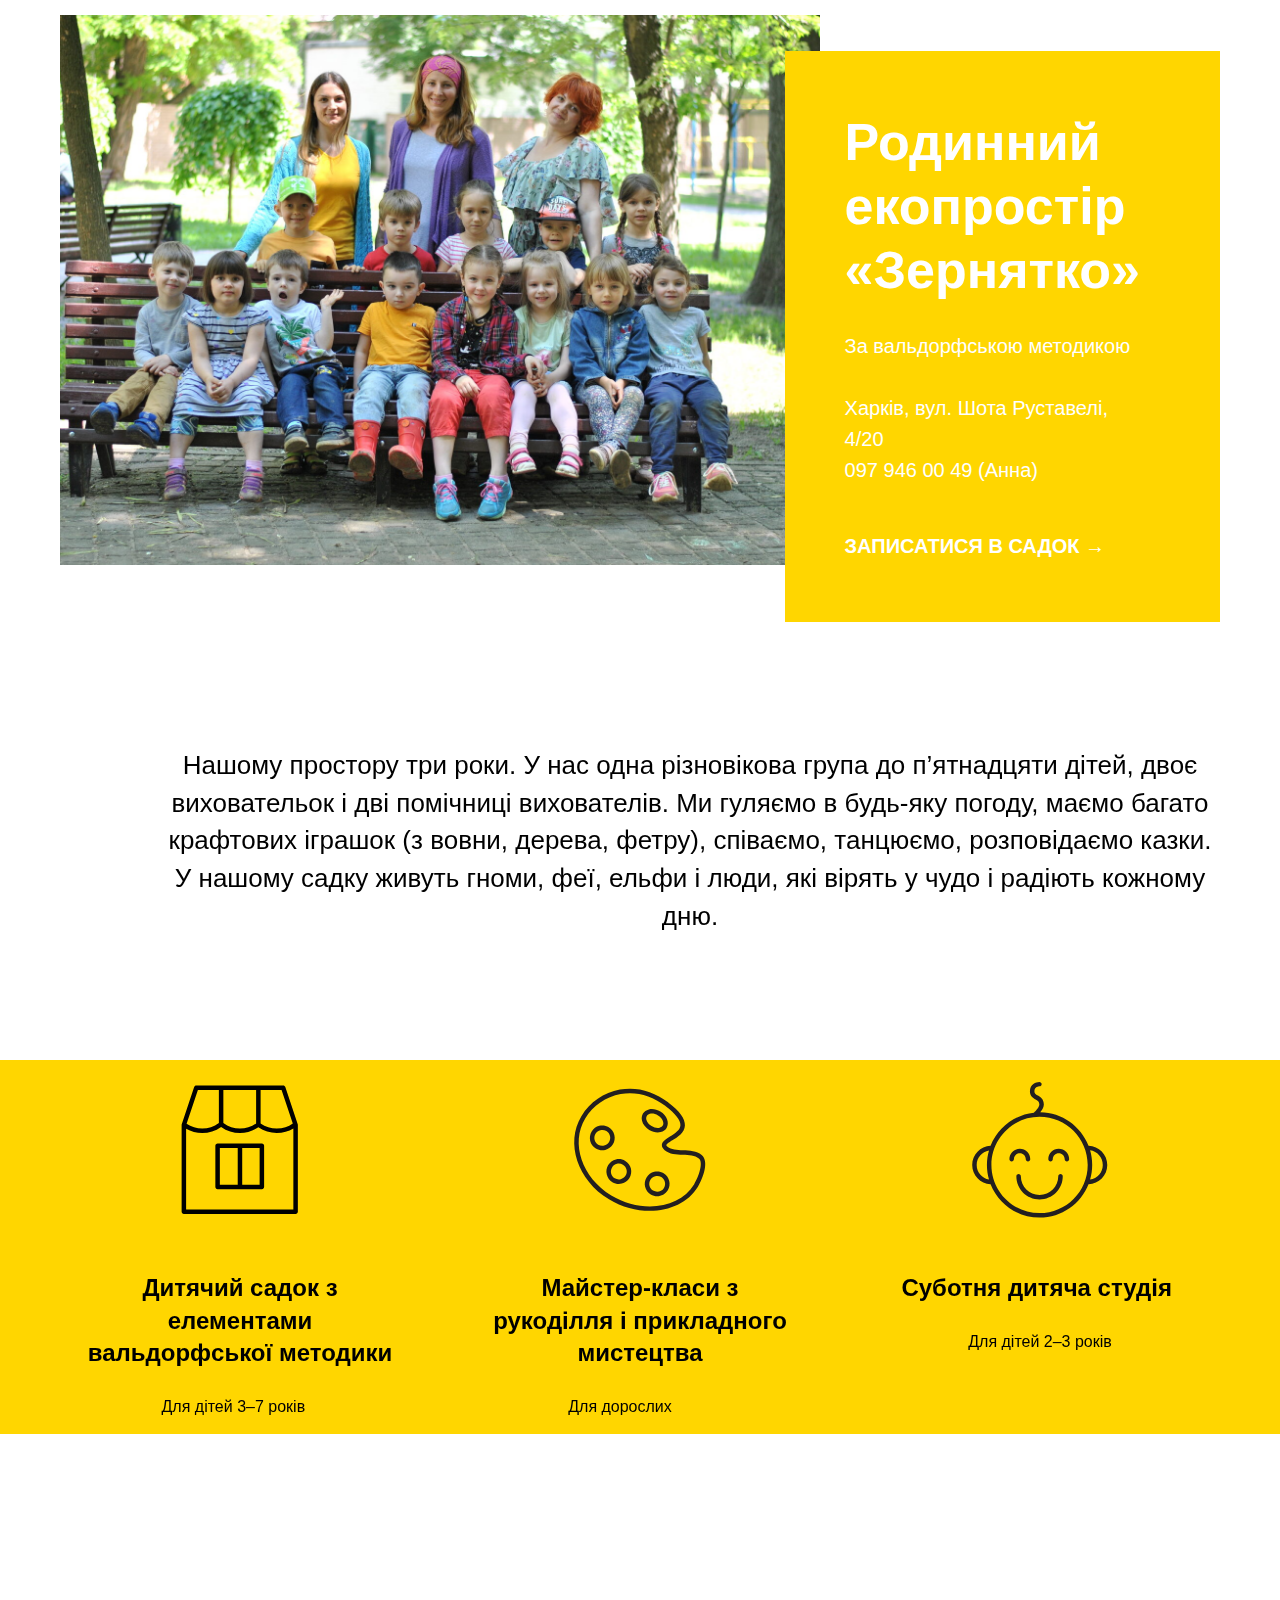
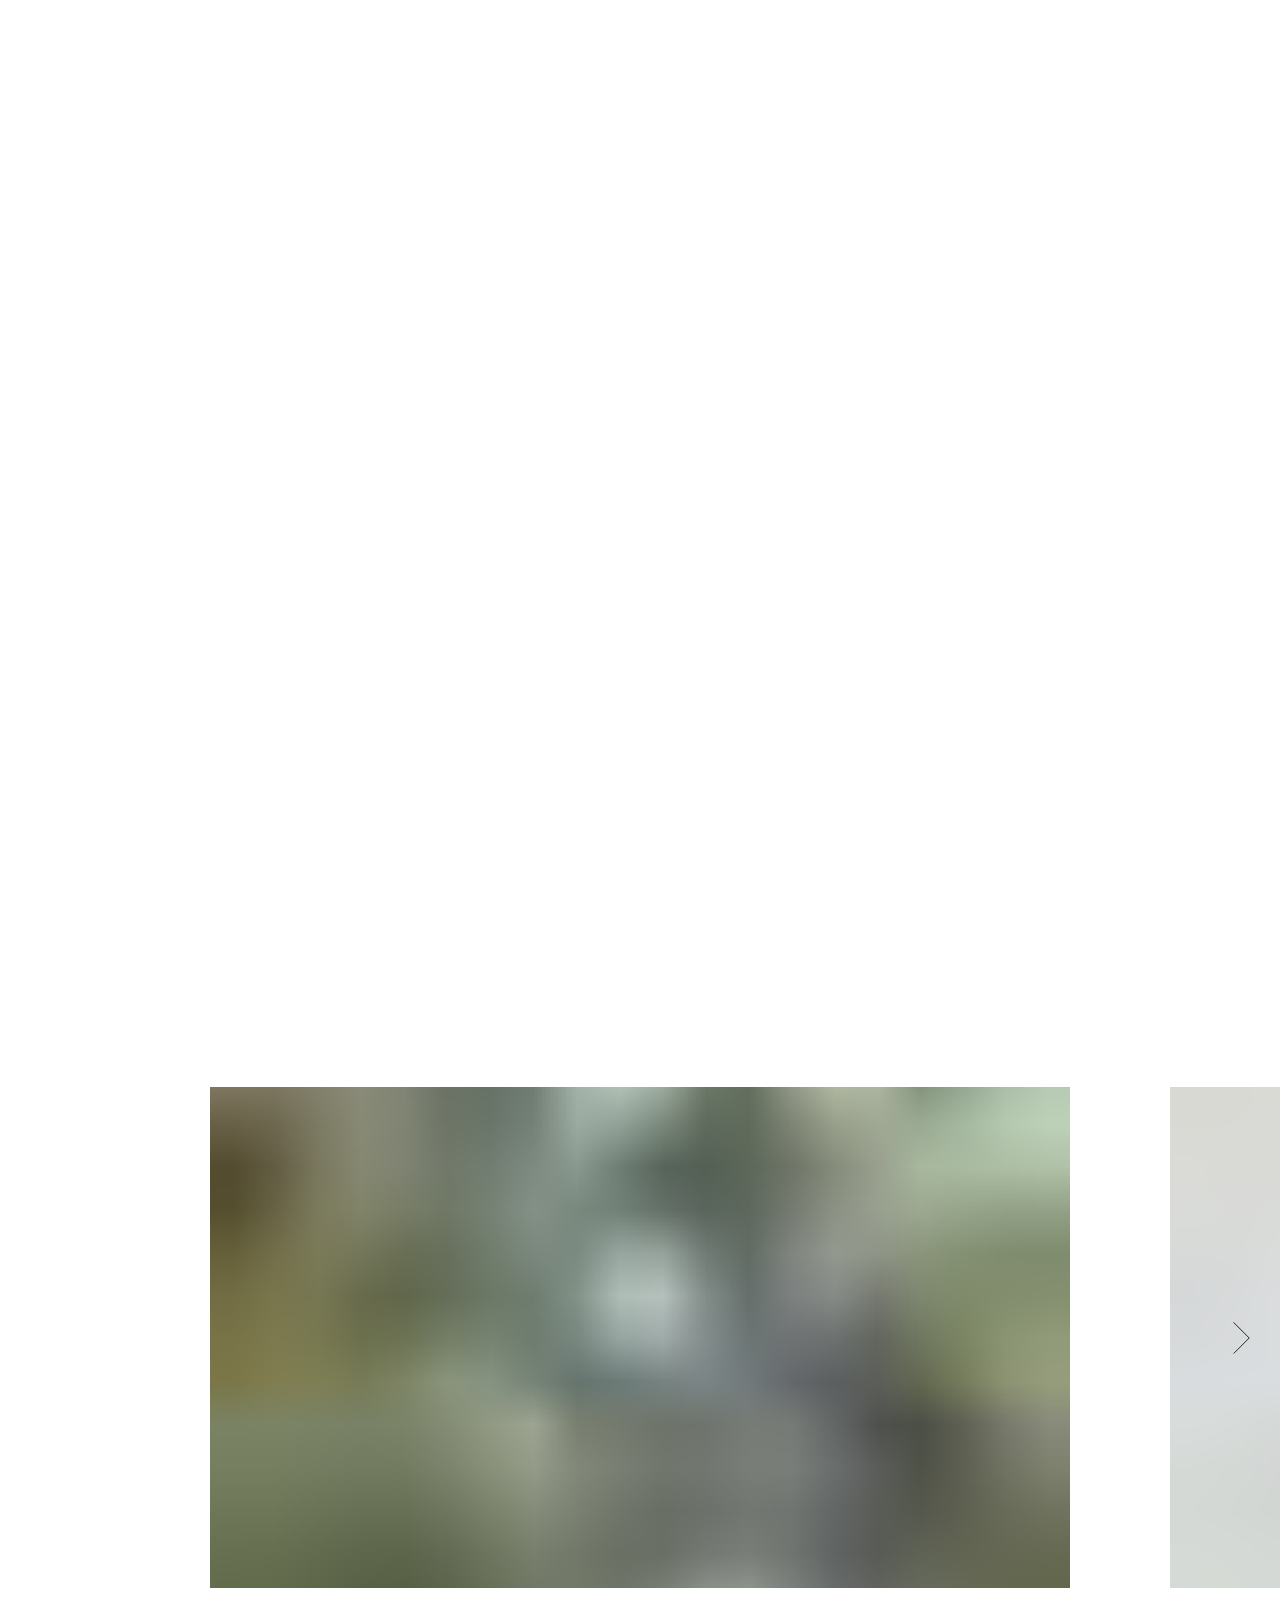
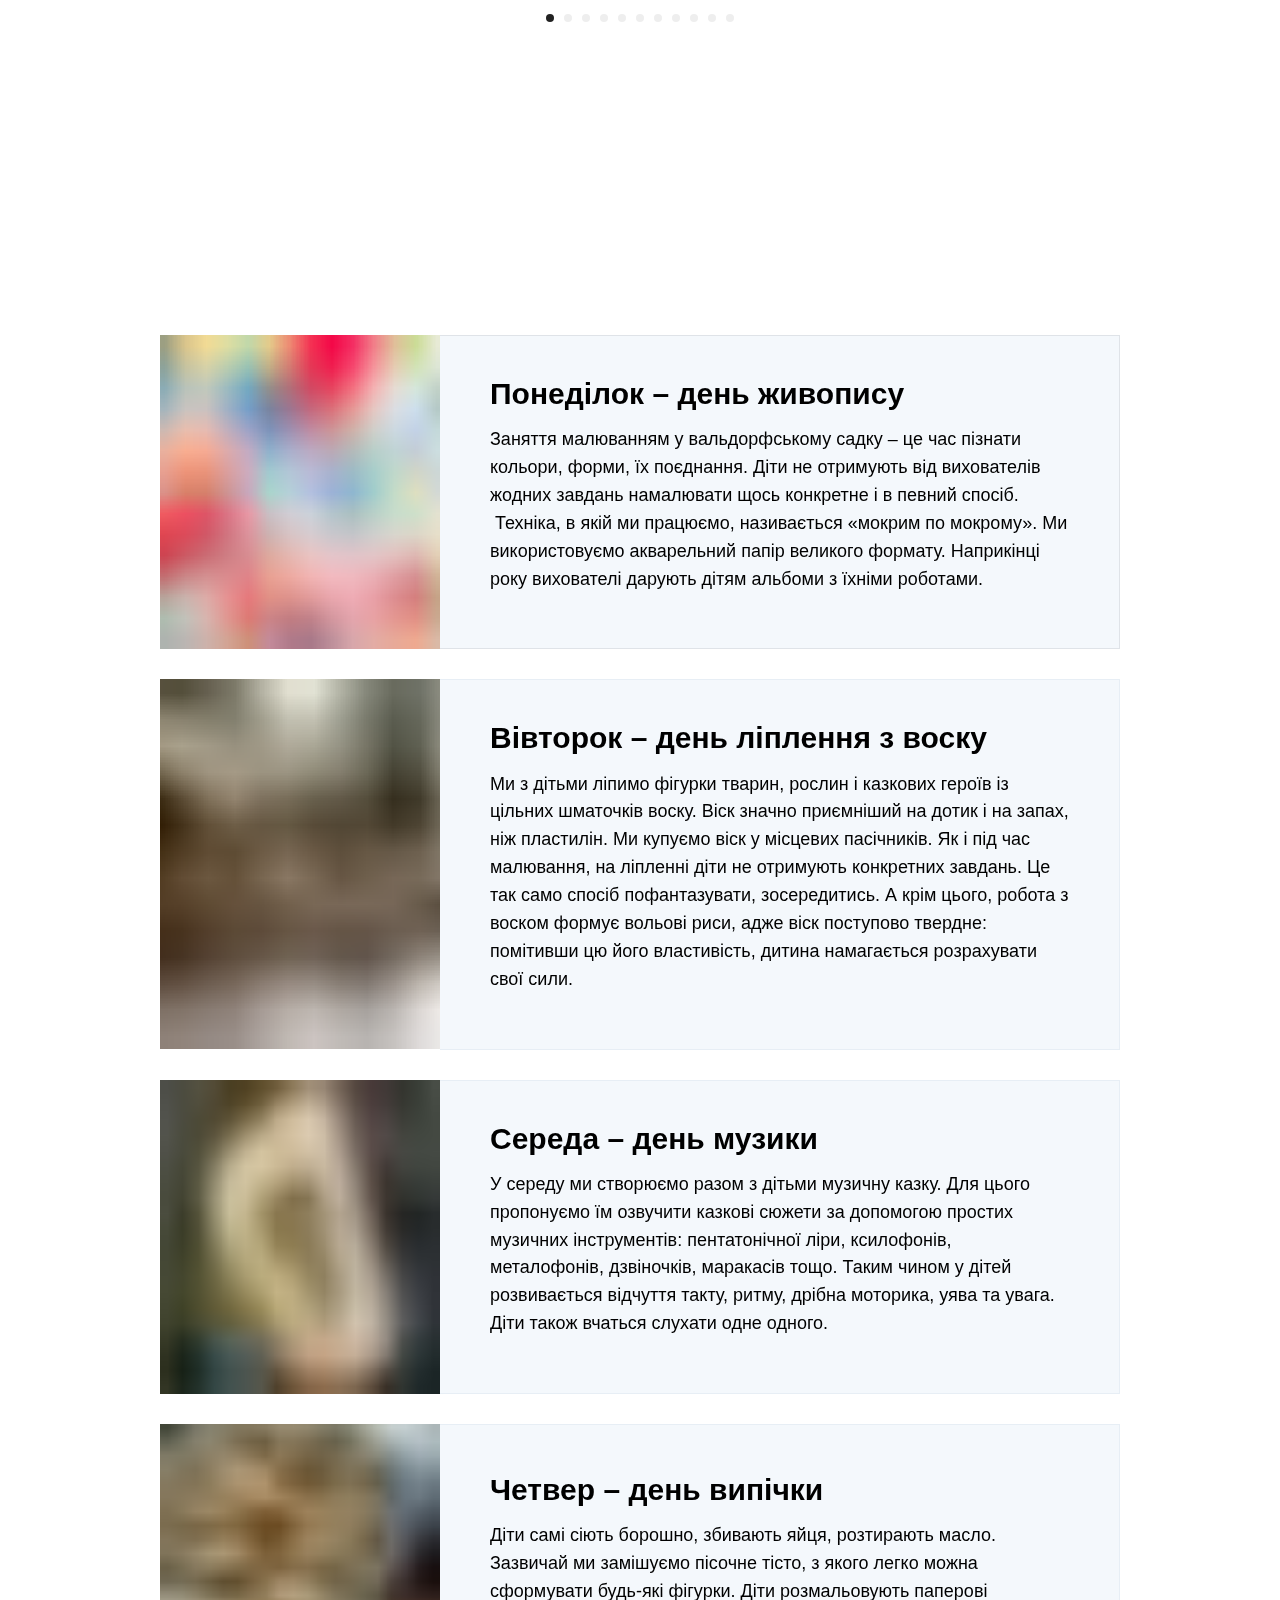
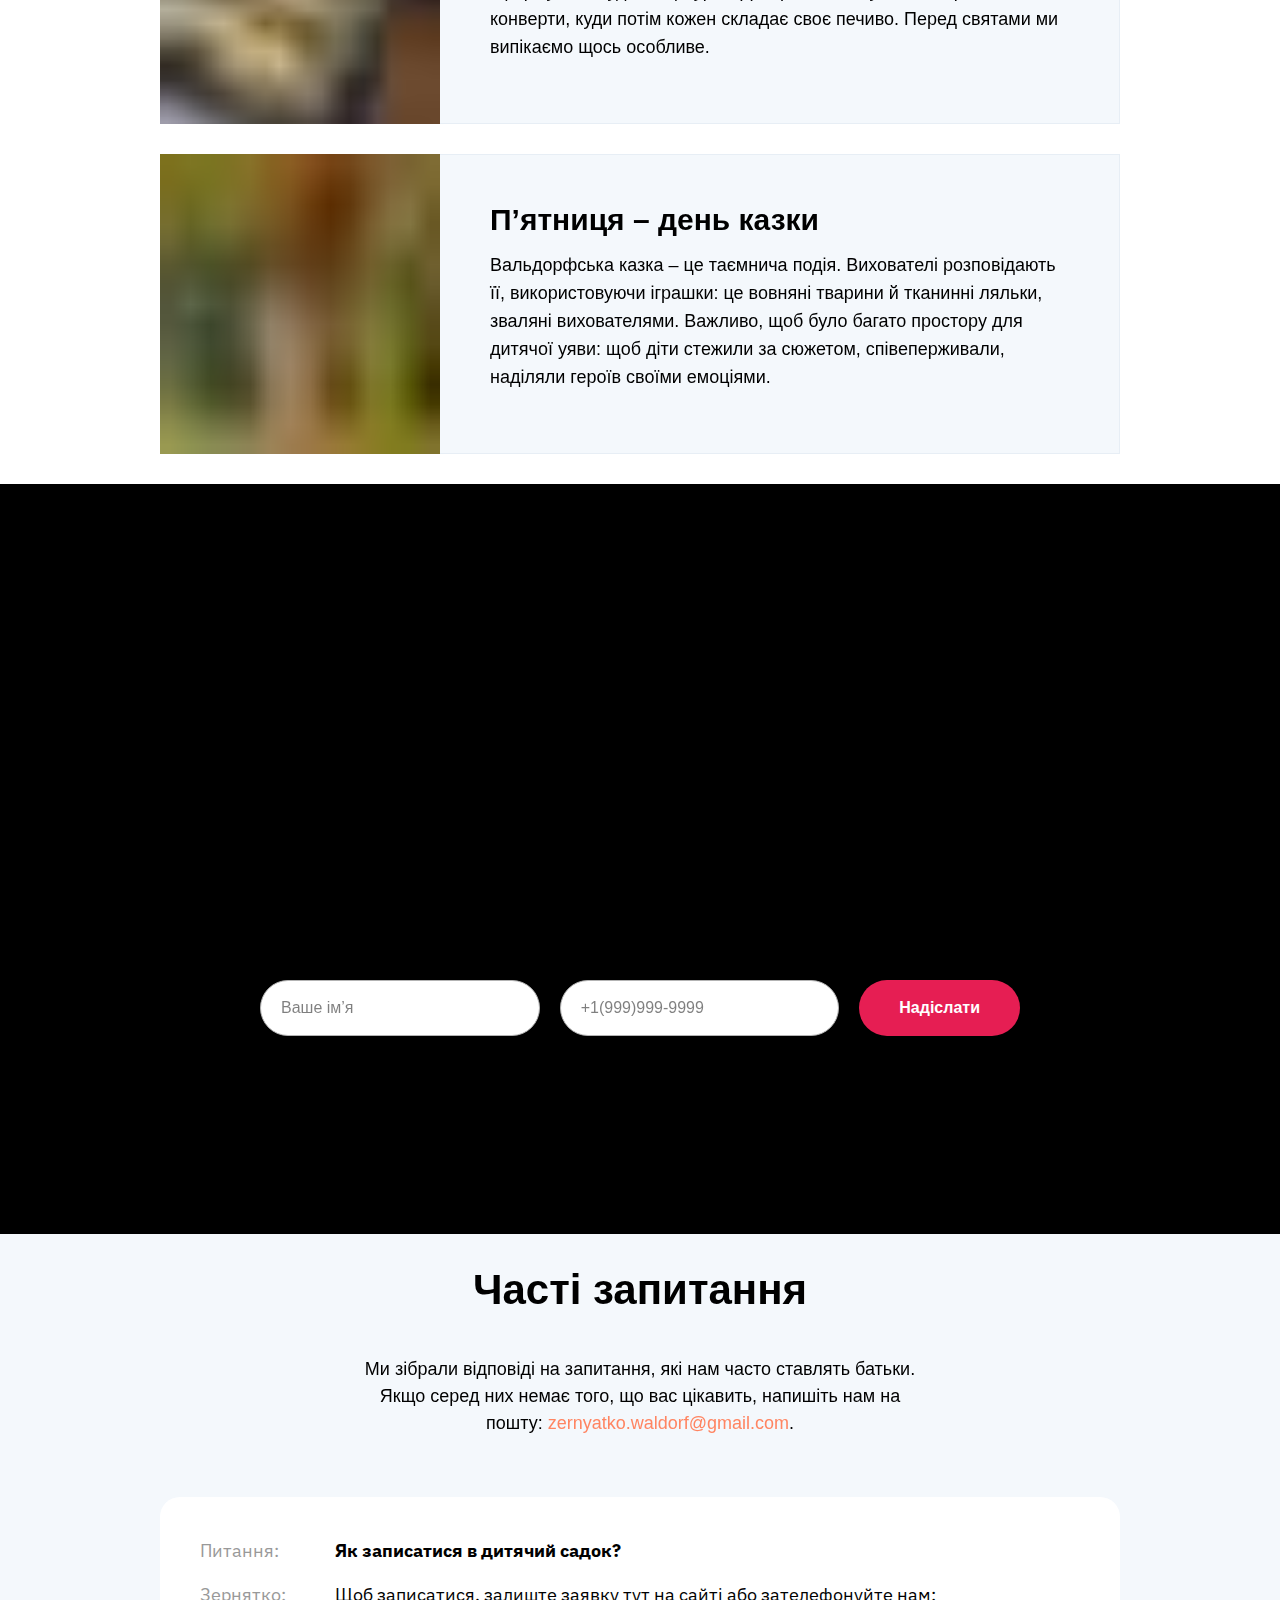
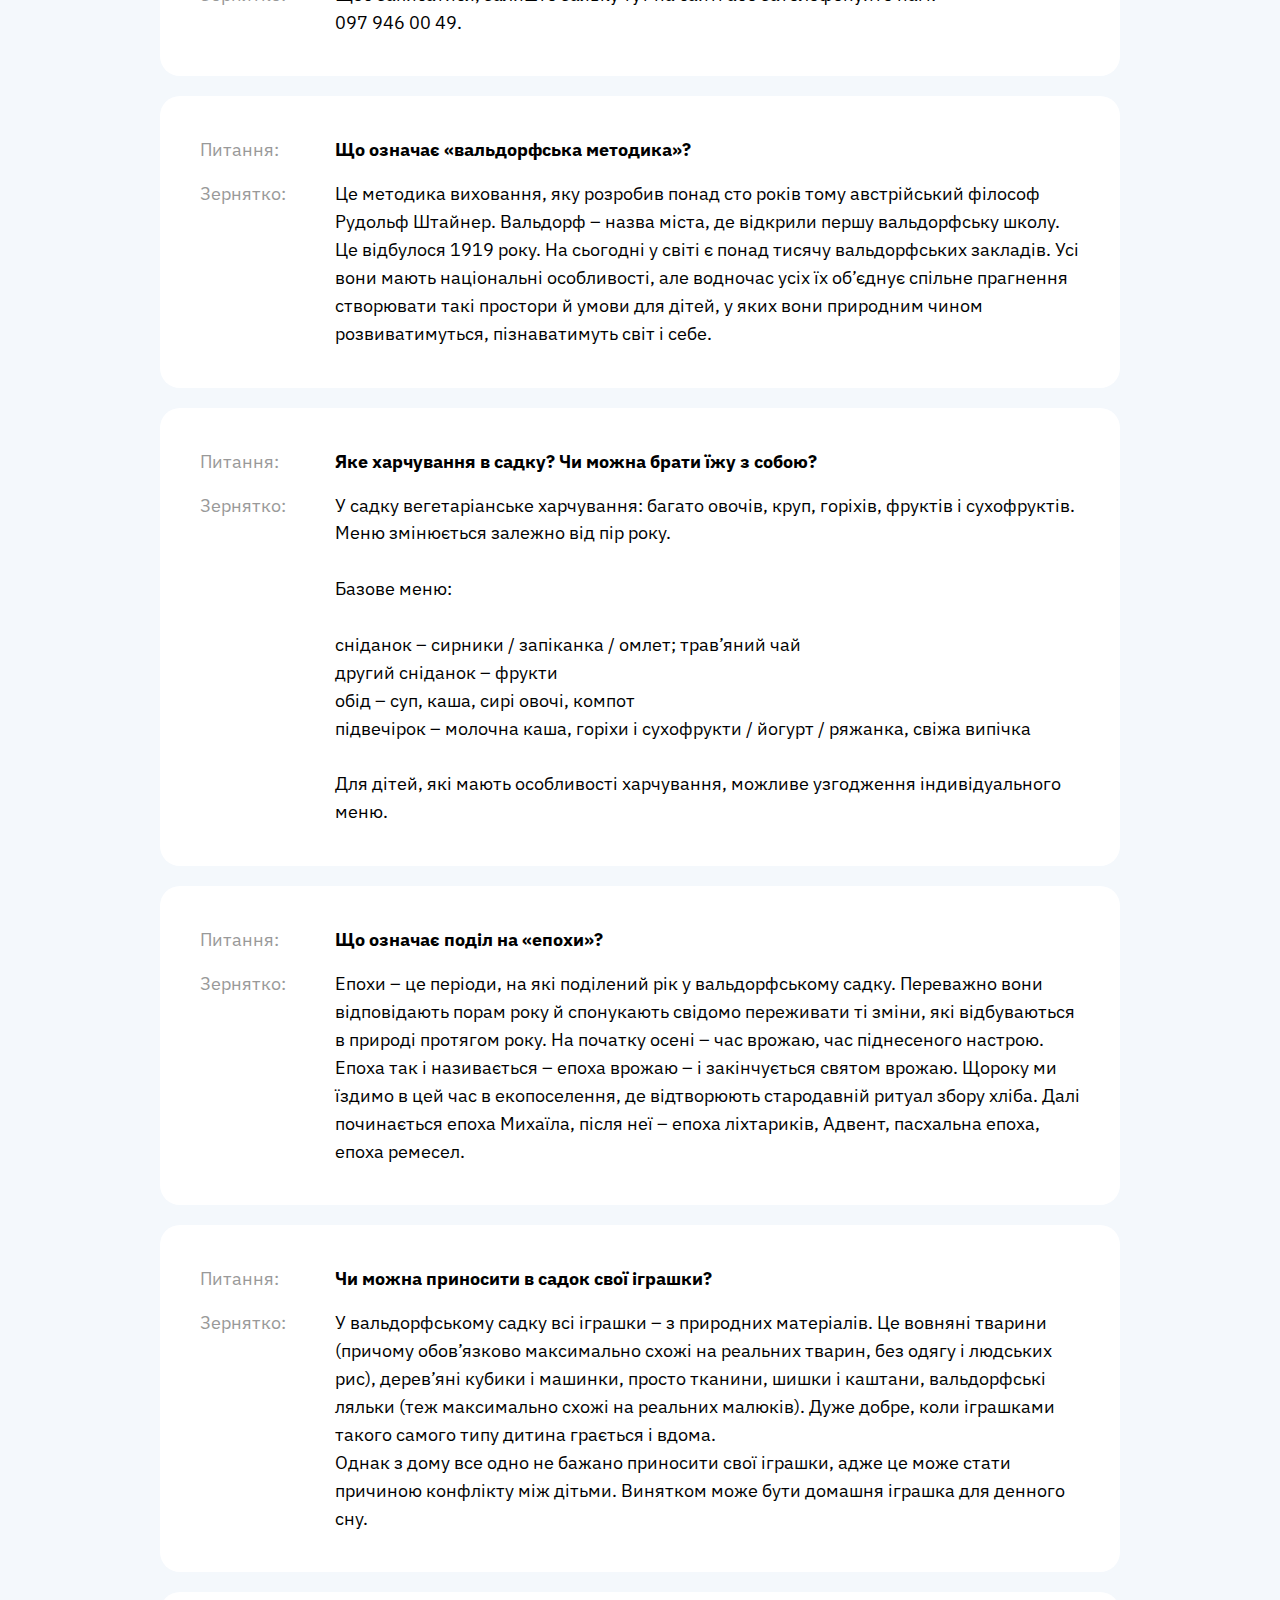
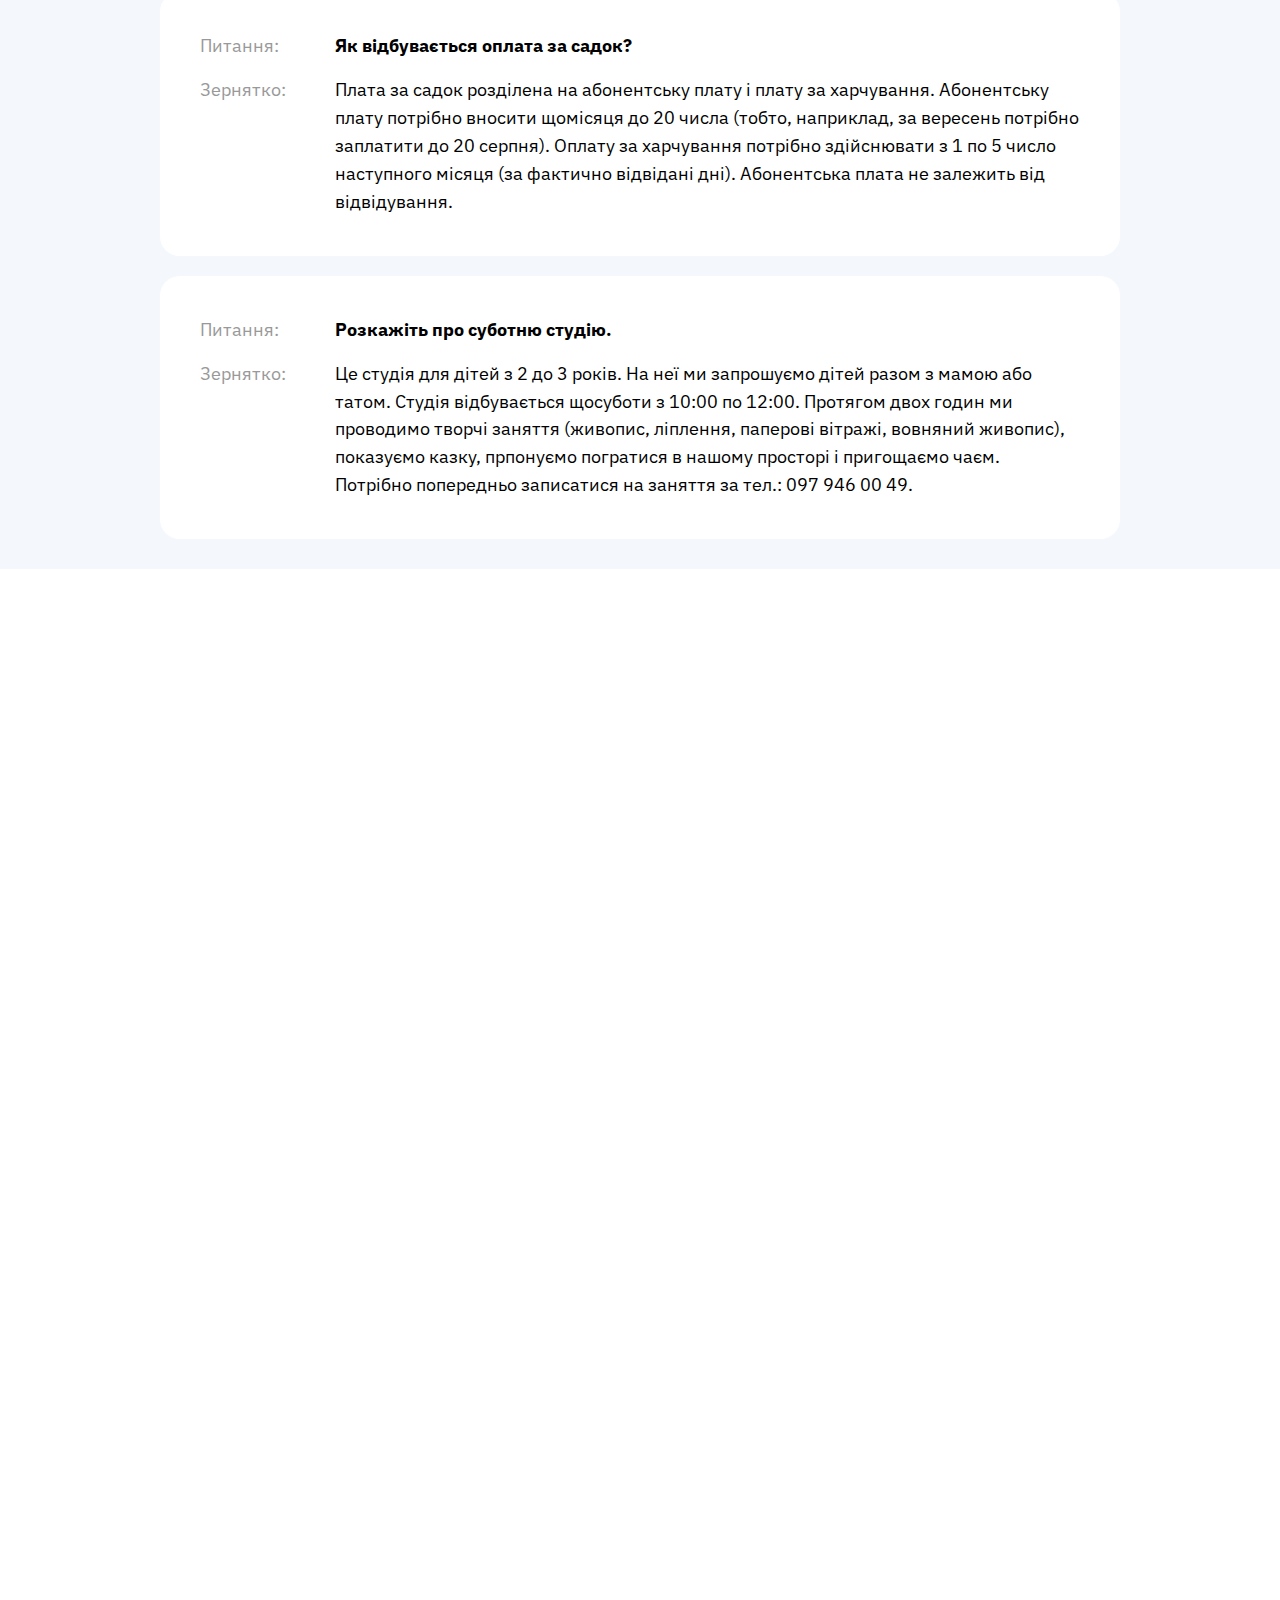
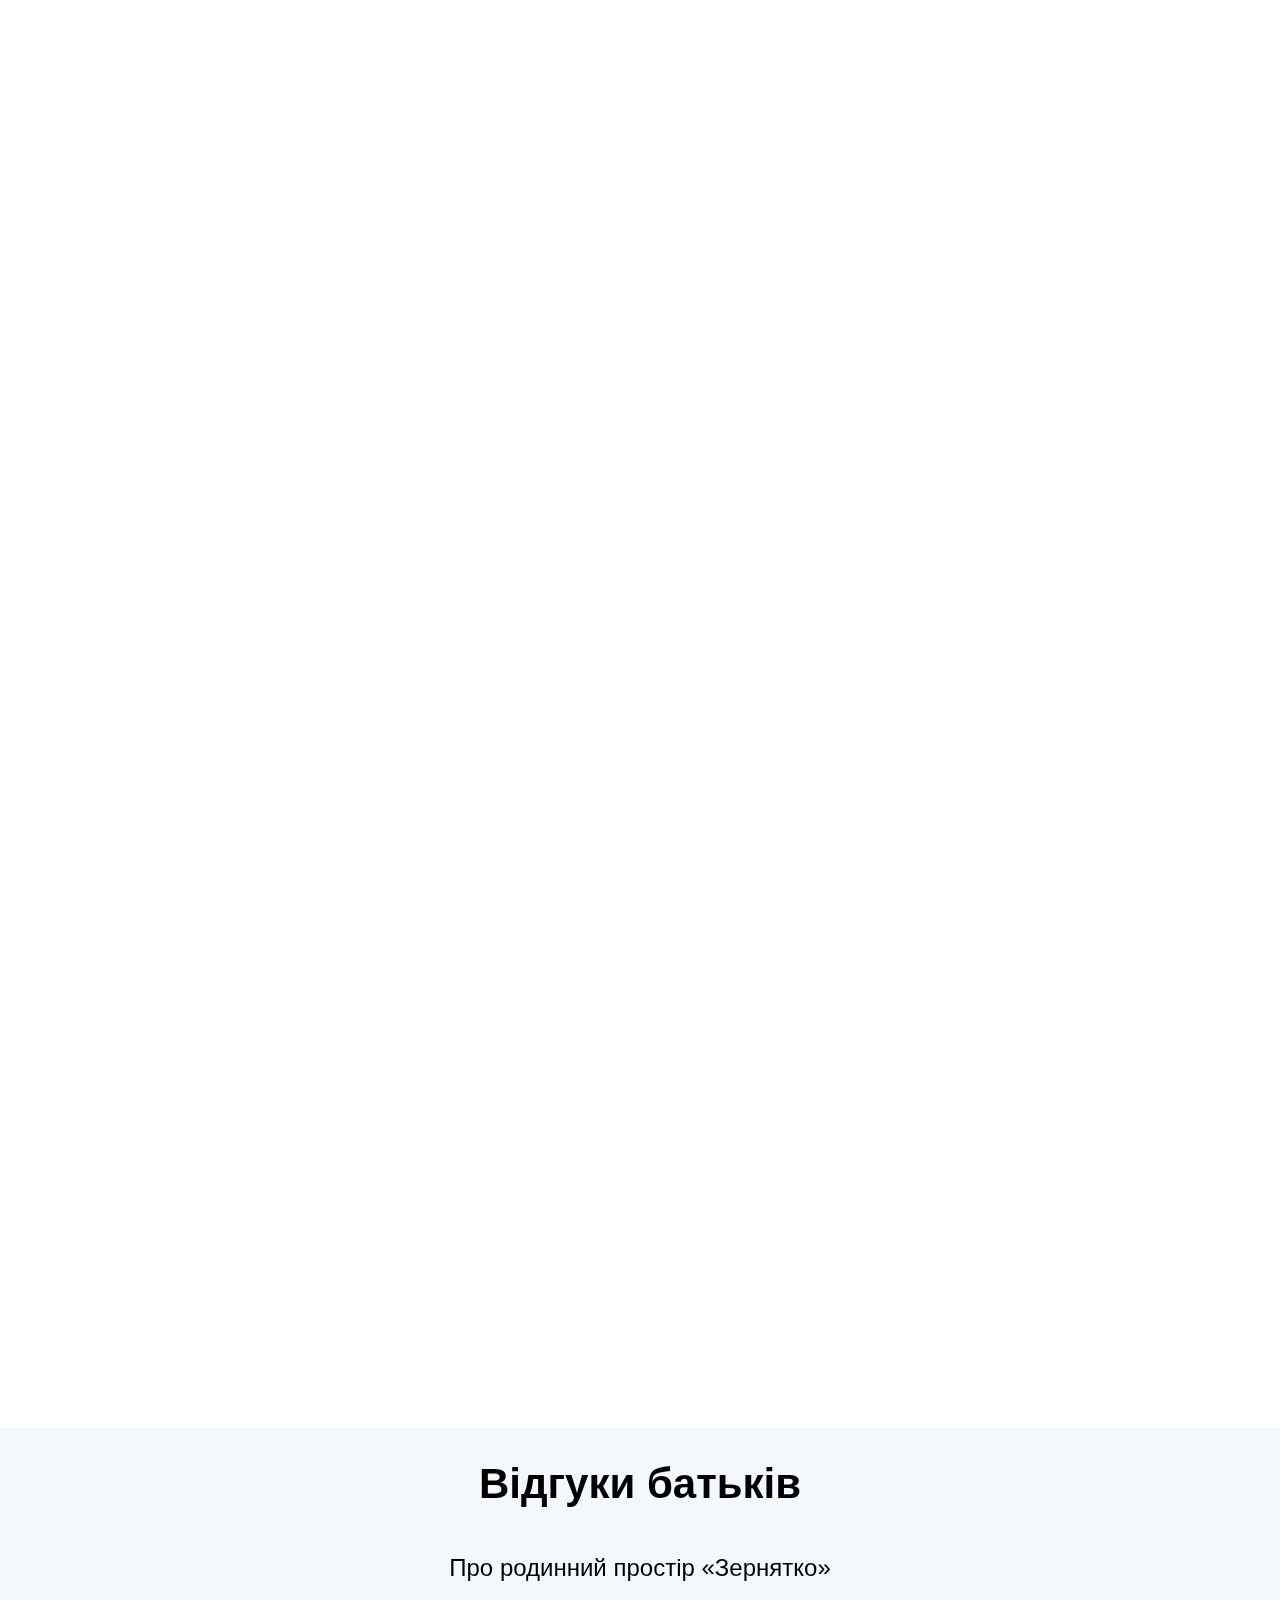
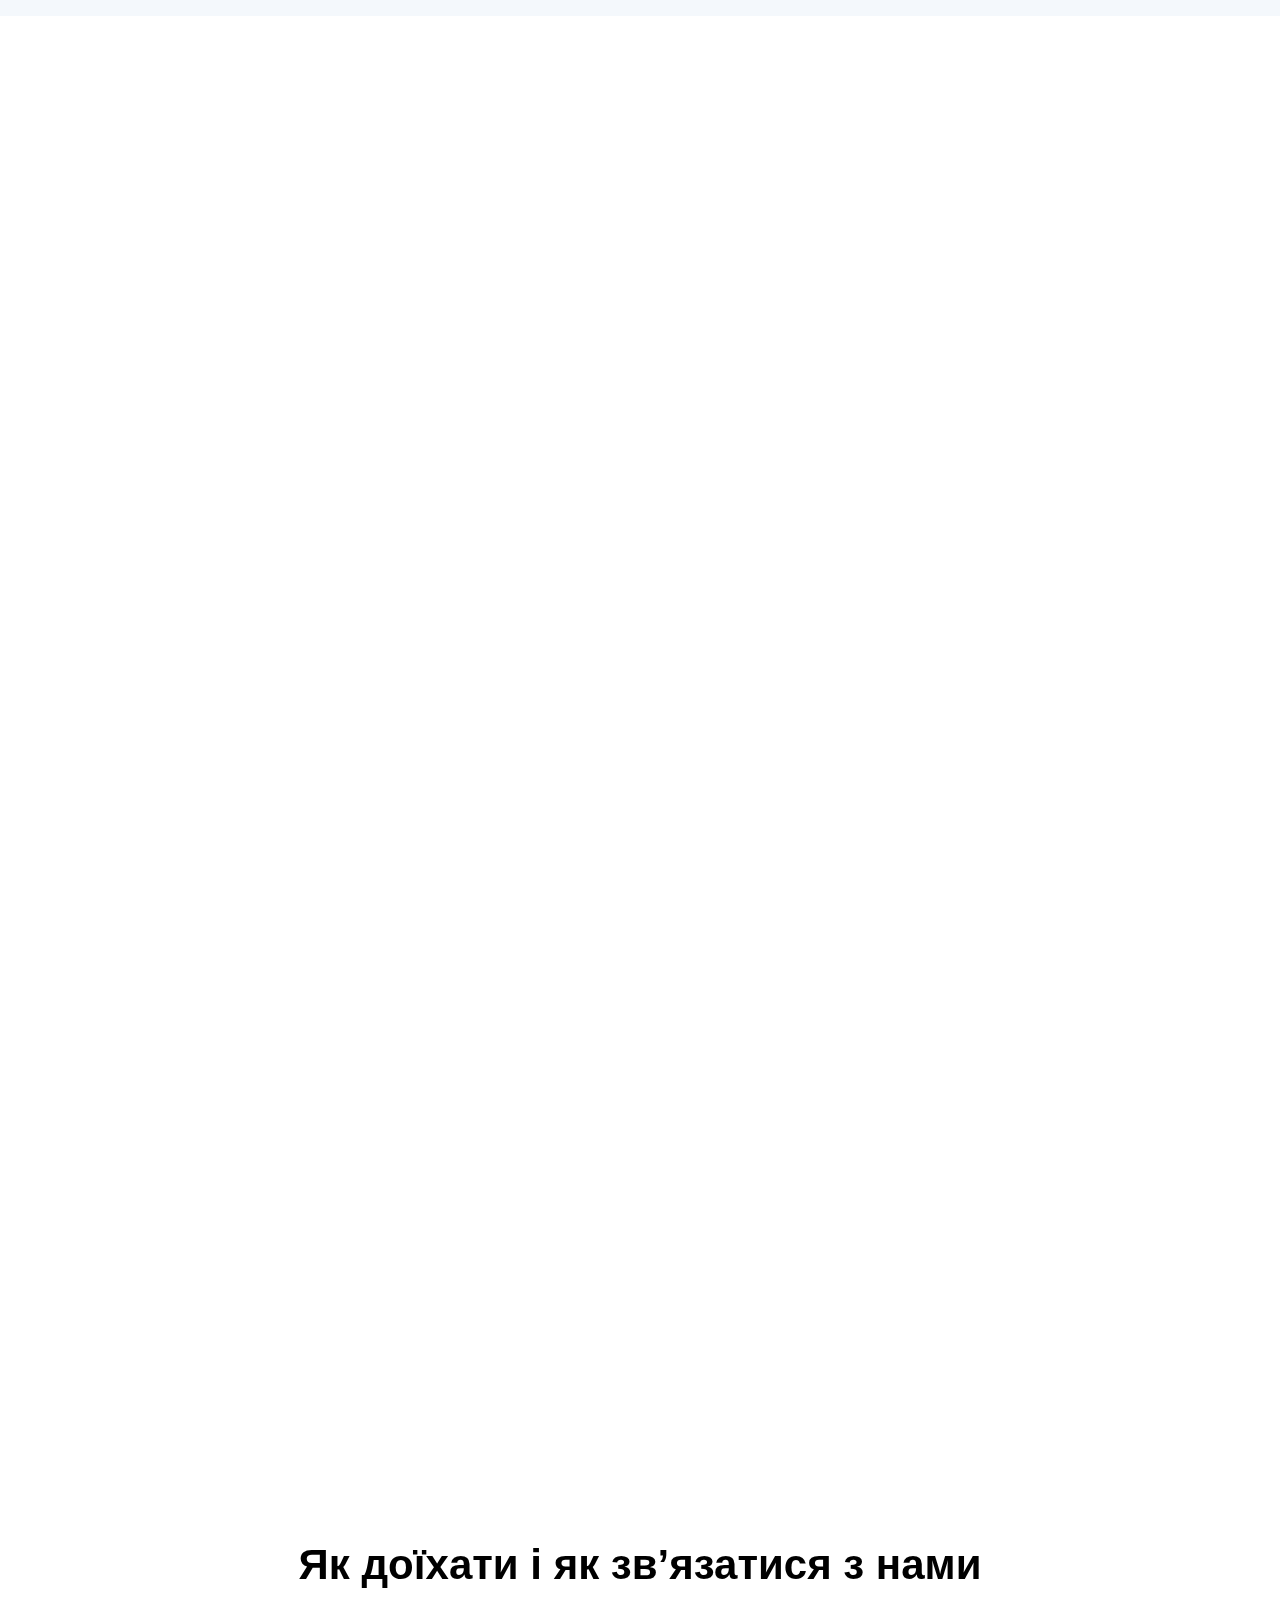
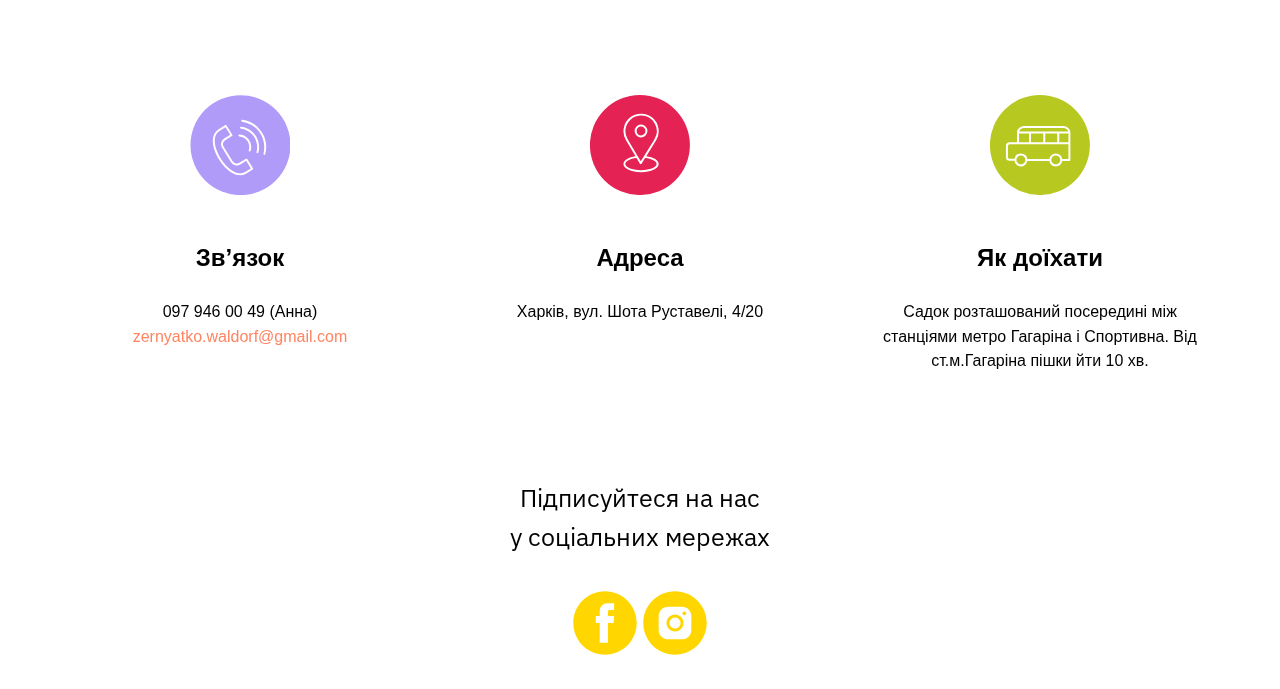
==== commit 2932e482: "версія зернятки після правок" ====
--- a/index.html
+++ b/index.html
@@ -1,6 +1,6 @@
-<!DOCTYPE html><html> <head><meta charset="utf-8" /><meta http-equiv="Content-Type" content="text/html; charset=utf-8" /><meta name="viewport" content="width=device-width, initial-scale=1.0" /><!--metatextblock--><title>Родинний екопростір «Зернятко»</title><meta name="description" content="Вальдорфський дитячий садок, майстер-класи, суботня студія" /><meta name="keywords" content="детский садик, харьков, вальдорфский садик" /><meta property="og:url" content="https://studio.gwaramedia.com/zerniatko" /><meta property="og:title" content="Родинний екопростір «Зернятко»" /><meta property="og:description" content="Вальдорфський дитячий садок, майстер-класи, суботня студія" /><meta property="og:type" content="website" /><meta property="og:image" content="images/tild3464-6265-4738-a438-303638303761__dsc_0402-2.jpg" /><link rel="canonical" href="https://studio.gwaramedia.com/zerniatko"><!--/metatextblock--><meta property="fb:app_id" content="257953674358265" /><meta name="format-detection" content="telephone=no" /><meta http-equiv="x-dns-prefetch-control" content="on"><link rel="dns-prefetch" href="https://ws.tildacdn.com"><link rel="shortcut icon" href="images/tild6339-6239-4435-a665-393738613062__group_9.ico" type="image/x-icon" /><!-- Assets --><link rel="stylesheet" href="css/tilda-grid-3.0.min.css" type="text/css" media="all" /><link rel="stylesheet" href="css/tilda-blocks-2.14.css?t=1630315592" type="text/css" media="all" /><link rel="preconnect" href="https://fonts.gstatic.com"><link href="https://fonts.googleapis.com/css2?family=IBM+Plex+Sans:wght@300;400;500;600;700&subset=latin,cyrillic" rel="stylesheet"><link rel="stylesheet" href="css/tilda-animation-1.0.min.css" type="text/css" media="all" /><link rel="stylesheet" href="css/tilda-cover-1.0.min.css" type="text/css" media="all" /><link rel="stylesheet" href="css/tilda-slds-1.4.min.css" type="text/css" media="print" onload="this.media='all';" /><noscript><link rel="stylesheet" href="css/tilda-slds-1.4.min.css" type="text/css" media="all" /></noscript><link rel="stylesheet" href="css/tilda-zoom-2.0.min.css" type="text/css" media="print" onload="this.media='all';" /><noscript><link rel="stylesheet" href="css/tilda-zoom-2.0.min.css" type="text/css" media="all" /></noscript><link rel="stylesheet" href="css/tilda-forms-1.0.min.css" type="text/css" media="all" /><script type="text/javascript" src="js/rentafont_webfonts.js" charset="utf-8"></script><script type="text/javascript">WebFontConfig = {"id": "MjAyODA0b3JkZXIxOTg2Njc=", "fonts": ["2580","2573"], by_style: 1, by_id: 1};</script><script src="js/jquery-1.10.2.min.js"></script><script src="js/tilda-scripts-3.0.min.js"></script><script src="js/tilda-blocks-2.7.js?t=1630315592"></script><script src="js/lazyload-1.3.min.js" charset="utf-8" async></script><script src="js/tilda-animation-1.0.min.js" charset="utf-8" async></script><script src="js/tilda-cover-1.0.min.js" charset="utf-8" async></script><script src="js/tilda-events-1.0.min.js" charset="utf-8" async></script><script src="js/tilda-slds-1.4.min.js" charset="utf-8" async></script><script src="js/hammer.min.js" charset="utf-8" async></script><script src="js/tilda-zoom-2.0.min.js" charset="utf-8" async></script><script src="js/tilda-forms-1.0.min.js" charset="utf-8" async></script><!-- Start of HubSpot Embed Code -->
+<!DOCTYPE html><html> <head><meta charset="utf-8" /><meta http-equiv="Content-Type" content="text/html; charset=utf-8" /><meta name="viewport" content="width=device-width, initial-scale=1.0" /><!--metatextblock--><title>Родинний екопростір «Зернятко»</title><meta name="description" content="Вальдорфський дитячий садок, майстер-класи, суботня студія" /><meta name="keywords" content="детский садик, харьков, вальдорфский садик" /><meta property="og:url" content="https://studio.gwaramedia.com/zerniatko" /><meta property="og:title" content="Родинний екопростір «Зернятко»" /><meta property="og:description" content="Вальдорфський дитячий садок, майстер-класи, суботня студія" /><meta property="og:type" content="website" /><meta property="og:image" content="images/tild3464-6265-4738-a438-303638303761__dsc_0402-2.jpg" /><link rel="canonical" href="https://studio.gwaramedia.com/zerniatko"><!--/metatextblock--><meta property="fb:app_id" content="257953674358265" /><meta name="format-detection" content="telephone=no" /><meta http-equiv="x-dns-prefetch-control" content="on"><link rel="dns-prefetch" href="https://ws.tildacdn.com"><link rel="shortcut icon" href="images/tild6339-6239-4435-a665-393738613062__group_9.ico" type="image/x-icon" /><!-- Assets --><link rel="stylesheet" href="css/tilda-grid-3.0.min.css" type="text/css" media="all" /><link rel="stylesheet" href="css/tilda-blocks-2.14.css?t=1633538082" type="text/css" media="all" /><link rel="preconnect" href="https://fonts.gstatic.com"><link href="https://fonts.googleapis.com/css2?family=IBM+Plex+Sans:wght@300;400;500;600;700&subset=latin,cyrillic" rel="stylesheet"><link rel="stylesheet" href="css/tilda-animation-1.0.min.css" type="text/css" media="all" /><link rel="stylesheet" href="css/tilda-cover-1.0.min.css" type="text/css" media="all" /><link rel="stylesheet" href="css/tilda-slds-1.4.min.css" type="text/css" media="print" onload="this.media='all';" /><noscript><link rel="stylesheet" href="css/tilda-slds-1.4.min.css" type="text/css" media="all" /></noscript><link rel="stylesheet" href="css/tilda-zoom-2.0.min.css" type="text/css" media="print" onload="this.media='all';" /><noscript><link rel="stylesheet" href="css/tilda-zoom-2.0.min.css" type="text/css" media="all" /></noscript><link rel="stylesheet" href="css/tilda-forms-1.0.min.css" type="text/css" media="all" /><script type="text/javascript" src="js/rentafont_webfonts.js" charset="utf-8"></script><script type="text/javascript">WebFontConfig = {"id": "MjAyODA0b3JkZXIxOTg2Njc=", "fonts": ["2580","2573"], by_style: 1, by_id: 1};</script><script src="js/jquery-1.10.2.min.js"></script><script src="js/tilda-scripts-3.0.min.js"></script><script src="js/tilda-blocks-2.7.js?t=1633538082"></script><script src="js/lazyload-1.3.min.js" charset="utf-8" async></script><script src="js/tilda-animation-1.0.min.js" charset="utf-8" async></script><script src="js/tilda-cover-1.0.min.js" charset="utf-8" async></script><script src="js/tilda-events-1.0.min.js" charset="utf-8" async></script><script src="js/tilda-slds-1.4.min.js" charset="utf-8" async></script><script src="js/hammer.min.js" charset="utf-8" async></script><script src="js/tilda-zoom-2.0.min.js" charset="utf-8" async></script><script src="js/tilda-forms-1.0.min.js" charset="utf-8" async></script><!-- Start of HubSpot Embed Code -->
 <script type="text/javascript" id="hs-script-loader" async defer src="//js.hs-scripts.com/6773753.js"></script>
-<!-- End of HubSpot Embed Code --><script type="text/javascript">window.dataLayer = window.dataLayer || [];</script><!-- Google Tag Manager --><script type="text/javascript">(function(w,d,s,l,i){w[l]=w[l]||[];w[l].push({'gtm.start':	new Date().getTime(),event:'gtm.js'});var f=d.getElementsByTagName(s)[0],	j=d.createElement(s),dl=l!='dataLayer'?'&l='+l:'';j.async=true;j.src=	'https://www.googletagmanager.com/gtm.js?id='+i+dl;f.parentNode.insertBefore(j,f);	})(window,document,'script','dataLayer','GTM-TBQGZS2');</script><!-- End Google Tag Manager --><!-- Facebook Pixel Code --><script>setTimeout(function(){!function(f,b,e,v,n,t,s)
+<!-- End of HubSpot Embed Code --><script type="text/javascript">window.dataLayer = window.dataLayer || [];</script><!-- Google Tag Manager --><script type="text/javascript">(function(w,d,s,l,i){w[l]=w[l]||[];w[l].push({'gtm.start':	new Date().getTime(),event:'gtm.js'});var f=d.getElementsByTagName(s)[0],	j=d.createElement(s),dl=l!='dataLayer'?'&l='+l:'';j.async=true;j.src=	'https://www.googletagmanager.com/gtm.js?id='+i+dl;f.parentNode.insertBefore(j,f);	})(window,document,'script','dataLayer','GTM-TBQGZS2');</script><!-- End Google Tag Manager --><!-- Facebook Pixel Code --><script type="text/javascript" data-tilda-cookie-type="advertising">setTimeout(function(){!function(f,b,e,v,n,t,s)
 {if(f.fbq)return;n=f.fbq=function(){n.callMethod?n.callMethod.apply(n,arguments):n.queue.push(arguments)};
 if(!f._fbq)f._fbq=n;n.push=n;n.loaded=!0;n.version='2.0';n.agent='pltilda';
 n.queue=[];t=b.createElement(e);t.async=!0;
@@ -9,7 +9,7 @@
 fbq('init', '201446477874782');
 fbq('track', 'PageView');
 }, 2000);</script><!-- End Facebook Pixel Code --><script type="text/javascript">if((/bot|google|yandex|baidu|bing|msn|duckduckbot|teoma|slurp|crawler|spider|robot|crawling|facebook/i.test(navigator.userAgent))===false && typeof(sessionStorage)!='undefined' && sessionStorage.getItem('visited')!=='y'){	var style=document.createElement('style');	style.type='text/css';	style.innerHTML='@media screen and (min-width: 980px) {.t-records {opacity: 0;}.t-records_animated {-webkit-transition: opacity ease-in-out .2s;-moz-transition: opacity ease-in-out .2s;-o-transition: opacity ease-in-out .2s;transition: opacity ease-in-out .2s;}.t-records.t-records_visible {opacity: 1;}}';	document.getElementsByTagName('head')[0].appendChild(style);	$(document).ready(function() {	$('.t-records').addClass('t-records_animated');	setTimeout(function(){ $('.t-records').addClass('t-records_visible'); sessionStorage.setItem('visited','y');	},400);	});
-}</script></head><body class="t-body" style="margin:0;"><!--allrecords--><div id="allrecords" data-tilda-export="yes" class="t-records" data-hook="blocks-collection-content-node" data-tilda-project-id="3499647" data-tilda-page-id="21230713" data-tilda-page-alias="zerniatko" data-tilda-formskey="06d4a8f02fe609d455a9db39c9b92686" data-tilda-lazy="yes" data-tilda-project-headcode="yes"><div id="rec342909864" class="r t-rec t-rec_pt_15 t-rec_pb_0" style="padding-top:15px;padding-bottom:0px; " data-animationappear="off" data-record-type="814" > <!-- t814 --><div class="t814"> <div class="t-container"> <div class="t814__top t-col t-col_8 "> <div class="t814__blockimg-wrapper" style="padding-bottom:72.368421052632%;"> <div class="t814__blockimg t-bgimg " bgimgfield="img" data-original="images/tild3337-3761-4365-b039-366436613932__dsc_0402-2.jpg" style="background-image:url('images/tild3337-3761-4365-b039-366436613932__-__resizeb__20x__dsc_0402-2.jpg');"></div> </div> </div> <div class="t-col t-col_4 "> <div class="t814__blocktext-wrapper"> <div class="t814__blocktext t-align_left" style="background-color: #ffd600; right: 0;"> <div class="t814__content t-valign_middle"> <div class="t814__box"> <h1 class="t814__title t-title t-title_xs " field="title" style="color:#ffffff;font-size:52px;">Родинний екопростір «Зернятко»</h1> <div class="t814__descr t-descr t-descr_md " field="descr" style="color:#ffffff;">За вальдорфською методикою<br /><br />Харків, вул. Шота Руставелі, 4/20<br />097 946 00 49 (Анна)</div> <div class="t814__btn-container"> <div class="t814__btntext-wrapper"> <a href="https://bit.ly/3s1eUbX" target="" class="t-btntext " style="color:#ffffff;">ЗАПИСАТИСЯ В САДОК</a> </div> </div> </div> </div> </div> </div> </div> </div></div><script> $(document).ready(function() { t814_init('342909864'); });</script><style>#rec342909864 .t-btn:not(.t-animate_no-hover):hover{ color: #e61e53 !important;	}	#rec342909864 .t-btn:not(.t-animate_no-hover){ -webkit-transition: background-color 0.2s ease-in-out, color 0.2s ease-in-out, border-color 0.2s ease-in-out, box-shadow 0.2s ease-in-out; transition: background-color 0.2s ease-in-out, color 0.2s ease-in-out, border-color 0.2s ease-in-out, box-shadow 0.2s ease-in-out;	}</style></div><div id="rec342909865" class="r t-rec t-rec_pt_15 t-rec_pb_15" style="padding-top:15px;padding-bottom:15px; " data-record-type="470" ><!-- t470 --><div class="t470"> <div class="t-container t-align_center"> <div class="t-col t-col_11 t-prefix_1"> <div class="t470__imgdescrwrapper"> <div class="t470__descr t-descr t-descr_xxl t-margin_auto" field="descr" style="font-size:20px;line-height:2,55;"><div style="font-size: 26px;" data-customstyle="yes">Нашому простору три роки. У нас одна різновікова група до п’ятнадцяти дітей, двоє виховательок і дві помічниці вихователів. Ми гуляємо в будь-яку погоду, маємо багато крафтових іграшок (з вовни, дерева, фетру), співаємо, танцюємо, розповідаємо казки. У нашому садку живуть гноми, феї, ельфи і люди, які вірять у чудо і радіють кожному дню.</div></div> </div> </div> </div></div> </div><div id="rec342909866" class="r t-rec t-rec_pt_15 t-rec_pb_15" style="padding-top:15px;padding-bottom:15px;background-color:#FFD600; " data-record-type="490" data-bg-color="#FFD600"><!-- t490 --><div class="t490"><div class="t-container"> <div class="t490__col t-col t-col_4 t-align_center t-item"> <img src="images/lib__tildaicon__31626231-3935-4265-b461-336466396236__15re_shop.svg" class="t490__img t-img" imgfield="li_img__1476968690512" style="width:150px;" /> <div class="t490__wrappercenter "> <div class="t-name t-name_xl" style="" field="li_title__1476968690512">Дитячий садок з елементами вальдорфської методики </div> <div class="t-descr t-descr_xs" style="" field="li_descr__1476968690512">Для дітей 3–7 років&nbsp;&nbsp;&nbsp;</div> </div> </div> <div class="t490__col t-col t-col_4 t-align_center t-item"> <img src="images/lib__tildaicon__34643838-6633-4735-b262-393736353565__kideducate_artistyc.svg" class="t490__img t-img" imgfield="li_img__1476968700508" style="width:150px;" /> <div class="t490__wrappercenter "> <div class="t-name t-name_xl" style="" field="li_title__1476968700508">Майстер-класи з рукоділля і прикладного мистецтва</div> <div class="t-descr t-descr_xs" style="" field="li_descr__1476968700508">Для дорослих&nbsp;&nbsp;&nbsp;&nbsp;&nbsp;&nbsp;&nbsp;&nbsp;&nbsp;</div> </div> </div> <div class="t490__col t-col t-col_4 t-align_center t-item"> <img src="images/lib__tildaicon__36636134-6565-4333-a533-636239336239__kideducate_kid.svg" class="t490__img t-img" imgfield="li_img__1476968722790" style="width:150px;" /> <div class="t490__wrappercenter "> <div class="t-name t-name_xl" style="" field="li_title__1476968722790">Суботня дитяча студія&nbsp;</div> <div class="t-descr t-descr_xs" style="" field="li_descr__1476968722790">Для дітей 1–3 років&nbsp;&nbsp;&nbsp;</div> </div> </div></div></div></div><div id="rec342909870" class="r t-rec t-rec_pt_30 t-rec_pb_30" style="padding-top:30px;padding-bottom:30px; " data-record-type="795" ><!-- T795 --><div class="t795"> <div class="t-container t-align_center"> <div class="t-col t-col_10 t-prefix_1"> <div class="t795__title t-title t-title_xs t-margin_auto" field="title" style="">Ритм дня в садку</div> <div class="t795__descr t-descr t-descr_xl t-margin_auto" field="descr" style=""><div style="font-size: 18px;" data-customstyle="yes"><p style="text-align: center;">Ми працюємо щодня з 8:00 до 18:00. </p><p style="text-align: center;">Субота і неділя – вихідні.</p></div></div> </div> </div></div></div><div id="rec344023371" class="r t-rec t-rec_pt_0 t-rec_pb_30" style="padding-top:0px;padding-bottom:30px; " data-record-type="232" ><!-- cover --><div class="t-cover" id="recorddiv344023371" bgimgfield="img" style="height:700px; background-image:url('images/tild6335-3533-4139-b535-313863353134__-__resize__20x__download.jpg');" ><div class="t-cover__carrier" id="coverCarry344023371" data-content-cover-id="344023371" data-content-cover-bg="images/tild6335-3533-4139-b535-313863353134__download.jpg" data-content-cover-height="700px" data-content-cover-parallax="" style="height:700px;background-attachment:scroll; "></div> <div class="t-cover__filter" style="height:700px;background-color:#000;filter:alpha(opacity:40);KHTMLOpacity:0.4;MozOpacity:0.4;opacity:0.4;"></div><div class="t203"><div class="t-container"><div class="t-col t-col_8 t-prefix_2"> <div class="t-cover__wrapper t-valign_middle" style="height:;"> <div data-hook-content="covercontent"> <div class="t203__wrapper"> <div class="t203__textwrapper" > <div class="t203__text t-text t-text_md" style="" field="text">8:00 – 8:40 – зустрічаємо одне одного, вільна гра<br />8:40 – 9:00 – підготовка до сніданку, ранкове коло<br />9:00 – 9:20 – сніданок, прибирання столу<br />9:20 – 10:00 – творче заняття (живопис, ліплення тощо)<br />10:00 – 10:40 – вільна гра, прибирання, другий сніданок<br />10:40 – 11:00 – хоровод<br />11:00 – 12:20 – прогулянка<br />12:20 – 12:45 – обід<br />12:45 – 13:00 – підготовка до сну, казка<br />13:00 – 15:30 – денний сон<br />15:40 – 16:00 – прокидання, переодягання, заплітання<br />16:00 – 16:30 – підготовка до підвечірка, пальчикові ігри<br />16:30 – 16:50 – підвечірок<br />16:50 – 17:30 – вільна гра, рукоділля, прибирання, вечірнє коло<br />17:30 – 18:00 – прогулянка</div> </div> </div> </div> </div> </div> </div></div> </div> </div><div id="rec342909868" class="r t-rec t-rec_pt_30 t-rec_pb_30" style="padding-top:30px;padding-bottom:30px; " data-record-type="795" ><!-- T795 --><div class="t795"> <div class="t-container t-align_center"> <div class="t-col t-col_10 t-prefix_1"> <div class="t795__title t-title t-title_xs t-margin_auto" field="title" style="">Фотогалерея</div> </div> </div></div></div><div id="rec342909869" class="r t-rec t-rec_pt_0 t-rec_pb_0" style="padding-top:0px;padding-bottom:0px; " data-animationappear="off" data-record-type="604" ><div class="t604"> <div class="t-slds" style="visibility: hidden;"> <div class="t-container t-slds__main"> <div class="t-slds__container t-width t-width_10 t-margin_auto"> <div class="t-slds__items-wrapper t-slds__nocycle t-slds_animated-fast t-slds__witharrows" data-slider-transition="300" data-slider-with-cycle="false" data-slider-correct-height="false" data-auto-correct-mobile-width="false" > <div class="t-slds__item t-slds__item_active" data-slide-index="1"> <div class="t-width t-width_9 t-margin_auto" itemscope itemtype="http://schema.org/ImageObject"> <div class="t-slds__wrapper t-align_center" > <meta itemprop="image" content="images/tild6336-3534-4531-a162-333637393961__dsc_0146.jpg"> <div class="t604__imgwrapper" bgimgfield="gi_img__0" > <div class="t-slds__bgimg t-bgimg" data-original="images/tild6336-3534-4531-a162-333637393961__dsc_0146.jpg" data-zoomable="yes" data-img-zoom-url="images/tild6336-3534-4531-a162-333637393961__dsc_0146.jpg" style="background-image: url('images/tild6336-3534-4531-a162-333637393961__-__resizeb__20x__dsc_0146.jpg');"></div> <div class="t604__separator" data-slider-image-width="960" data-slider-image-height="560"></div> </div> </div> </div> </div> <div class="t-slds__item " data-slide-index="2"> <div class="t-width t-width_9 t-margin_auto" itemscope itemtype="http://schema.org/ImageObject"> <div class="t-slds__wrapper t-align_center" > <meta itemprop="image" content="images/tild3463-3463-4566-b566-343430326366__dsc_0109.jpg"> <div class="t604__imgwrapper" bgimgfield="gi_img__1" > <div class="t-slds__bgimg t-bgimg" data-original="images/tild3463-3463-4566-b566-343430326366__dsc_0109.jpg" data-zoomable="yes" data-img-zoom-url="images/tild3463-3463-4566-b566-343430326366__dsc_0109.jpg" style="background-image: url('images/tild3463-3463-4566-b566-343430326366__-__resizeb__20x__dsc_0109.jpg');"></div> <div class="t604__separator" data-slider-image-width="960" data-slider-image-height="560"></div> </div> </div> </div> </div> <div class="t-slds__item " data-slide-index="3"> <div class="t-width t-width_9 t-margin_auto" itemscope itemtype="http://schema.org/ImageObject"> <div class="t-slds__wrapper t-align_center" > <meta itemprop="image" content="images/tild3662-3631-4233-b063-666364636333__dsc_0156.jpg"> <div class="t604__imgwrapper" bgimgfield="gi_img__2" > <div class="t-slds__bgimg t-bgimg" data-original="images/tild3662-3631-4233-b063-666364636333__dsc_0156.jpg" data-zoomable="yes" data-img-zoom-url="images/tild3662-3631-4233-b063-666364636333__dsc_0156.jpg" style="background-image: url('images/tild3662-3631-4233-b063-666364636333__-__resizeb__20x__dsc_0156.jpg');"></div> <div class="t604__separator" data-slider-image-width="960" data-slider-image-height="560"></div> </div> </div> </div> </div> <div class="t-slds__item " data-slide-index="4"> <div class="t-width t-width_9 t-margin_auto" itemscope itemtype="http://schema.org/ImageObject"> <div class="t-slds__wrapper t-align_center" > <meta itemprop="image" content="images/tild6133-3165-4831-a531-393035356535__img_5166.jpg"> <div class="t604__imgwrapper" bgimgfield="gi_img__3" > <div class="t-slds__bgimg t-bgimg" data-original="images/tild6133-3165-4831-a531-393035356535__img_5166.jpg" data-zoomable="yes" data-img-zoom-url="images/tild6133-3165-4831-a531-393035356535__img_5166.jpg" style="background-image: url('images/tild6133-3165-4831-a531-393035356535__-__resizeb__20x__img_5166.jpg');"></div> <div class="t604__separator" data-slider-image-width="960" data-slider-image-height="560"></div> </div> </div> </div> </div> <div class="t-slds__item " data-slide-index="5"> <div class="t-width t-width_9 t-margin_auto" itemscope itemtype="http://schema.org/ImageObject"> <div class="t-slds__wrapper t-align_center" > <meta itemprop="image" content="images/tild6463-3332-4039-a162-383430343333__dsc_0259.jpg"> <div class="t604__imgwrapper" bgimgfield="gi_img__4" > <div class="t-slds__bgimg t-bgimg" data-original="images/tild6463-3332-4039-a162-383430343333__dsc_0259.jpg" data-zoomable="yes" data-img-zoom-url="images/tild6463-3332-4039-a162-383430343333__dsc_0259.jpg" style="background-image: url('images/tild6463-3332-4039-a162-383430343333__-__resizeb__20x__dsc_0259.jpg');"></div> <div class="t604__separator" data-slider-image-width="960" data-slider-image-height="560"></div> </div> </div> </div> </div> <div class="t-slds__item " data-slide-index="6"> <div class="t-width t-width_9 t-margin_auto" itemscope itemtype="http://schema.org/ImageObject"> <div class="t-slds__wrapper t-align_center" > <meta itemprop="image" content="images/tild6434-3235-4736-b331-333837616163__dsc_0187.jpg"> <div class="t604__imgwrapper" bgimgfield="gi_img__5" > <div class="t-slds__bgimg t-bgimg" data-original="images/tild6434-3235-4736-b331-333837616163__dsc_0187.jpg" data-zoomable="yes" data-img-zoom-url="images/tild6434-3235-4736-b331-333837616163__dsc_0187.jpg" style="background-image: url('images/tild6434-3235-4736-b331-333837616163__-__resizeb__20x__dsc_0187.jpg');"></div> <div class="t604__separator" data-slider-image-width="960" data-slider-image-height="560"></div> </div> </div> </div> </div> <div class="t-slds__item " data-slide-index="7"> <div class="t-width t-width_9 t-margin_auto" itemscope itemtype="http://schema.org/ImageObject"> <div class="t-slds__wrapper t-align_center" > <meta itemprop="image" content="images/tild3064-6232-4262-a139-333937396663__50989059_60581553320.jpg"> <div class="t604__imgwrapper" bgimgfield="gi_img__6" > <div class="t-slds__bgimg t-bgimg" data-original="images/tild3064-6232-4262-a139-333937396663__50989059_60581553320.jpg" data-zoomable="yes" data-img-zoom-url="images/tild3064-6232-4262-a139-333937396663__50989059_60581553320.jpg" style="background-image: url('images/tild3064-6232-4262-a139-333937396663__-__resizeb__20x__50989059_60581553320.jpg');"></div> <div class="t604__separator" data-slider-image-width="960" data-slider-image-height="560"></div> </div> </div> </div> </div> <div class="t-slds__item " data-slide-index="8"> <div class="t-width t-width_9 t-margin_auto" itemscope itemtype="http://schema.org/ImageObject"> <div class="t-slds__wrapper t-align_center" > <meta itemprop="image" content="images/tild6138-3238-4466-b832-386662646233__photo_2021-08-05_223.jpeg"> <div class="t604__imgwrapper" bgimgfield="gi_img__7" > <div class="t-slds__bgimg t-bgimg" data-original="images/tild6138-3238-4466-b832-386662646233__photo_2021-08-05_223.jpeg" data-zoomable="yes" data-img-zoom-url="images/tild6138-3238-4466-b832-386662646233__photo_2021-08-05_223.jpeg" style="background-image: url('images/tild6138-3238-4466-b832-386662646233__-__resizeb__20x__photo_2021-08-05_223.jpeg');"></div> <div class="t604__separator" data-slider-image-width="960" data-slider-image-height="560"></div> </div> </div> </div> </div> <div class="t-slds__item " data-slide-index="9"> <div class="t-width t-width_9 t-margin_auto" itemscope itemtype="http://schema.org/ImageObject"> <div class="t-slds__wrapper t-align_center" > <meta itemprop="image" content="images/tild3337-6332-4736-b332-356533373932__photo_2021-08-05_223.jpeg"> <div class="t604__imgwrapper" bgimgfield="gi_img__8" > <div class="t-slds__bgimg t-bgimg" data-original="images/tild3337-6332-4736-b332-356533373932__photo_2021-08-05_223.jpeg" data-zoomable="yes" data-img-zoom-url="images/tild3337-6332-4736-b332-356533373932__photo_2021-08-05_223.jpeg" style="background-image: url('images/tild3337-6332-4736-b332-356533373932__-__resizeb__20x__photo_2021-08-05_223.jpeg');"></div> <div class="t604__separator" data-slider-image-width="960" data-slider-image-height="560"></div> </div> </div> </div> </div> <div class="t-slds__item " data-slide-index="10"> <div class="t-width t-width_9 t-margin_auto" itemscope itemtype="http://schema.org/ImageObject"> <div class="t-slds__wrapper t-align_center" > <meta itemprop="image" content="images/tild3539-3033-4035-a131-323238303530__photo_2021-08-05_223.jpeg"> <div class="t604__imgwrapper" bgimgfield="gi_img__9" > <div class="t-slds__bgimg t-bgimg" data-original="images/tild3539-3033-4035-a131-323238303530__photo_2021-08-05_223.jpeg" data-zoomable="yes" data-img-zoom-url="images/tild3539-3033-4035-a131-323238303530__photo_2021-08-05_223.jpeg" style="background-image: url('images/tild3539-3033-4035-a131-323238303530__-__resizeb__20x__photo_2021-08-05_223.jpeg');"></div> <div class="t604__separator" data-slider-image-width="960" data-slider-image-height="560"></div> </div> </div> </div> </div> <div class="t-slds__item " data-slide-index="11"> <div class="t-width t-width_9 t-margin_auto" itemscope itemtype="http://schema.org/ImageObject"> <div class="t-slds__wrapper t-align_center" > <meta itemprop="image" content="images/tild6563-3563-4262-b030-636632656138__photo_2021-08-05_223.jpeg"> <div class="t604__imgwrapper" bgimgfield="gi_img__10" > <div class="t-slds__bgimg t-bgimg" data-original="images/tild6563-3563-4262-b030-636632656138__photo_2021-08-05_223.jpeg" data-zoomable="yes" data-img-zoom-url="images/tild6563-3563-4262-b030-636632656138__photo_2021-08-05_223.jpeg" style="background-image: url('images/tild6563-3563-4262-b030-636632656138__-__resizeb__20x__photo_2021-08-05_223.jpeg');"></div> <div class="t604__separator" data-slider-image-width="960" data-slider-image-height="560"></div> </div> </div> </div> </div> </div> </div> <div class="t-slds__arrow_container t-slds__nocycle "> <div class="t-slds__arrow_wrapper t-slds__arrow_wrapper-left" data-slide-direction="left"> <div class="t-slds__arrow t-slds__arrow-left " > <div class="t-slds__arrow_body t-slds__arrow_body-left" style="width: 17px;"> <svg style="display: block" viewBox="0 0 17.3 33" xmlns="http://www.w3.org/2000/svg" xmlns:xlink="http://www.w3.org/1999/xlink"> <desc>Left</desc> <polyline fill="none" stroke="#222" stroke-linejoin="butt" stroke-linecap="butt" stroke-width="1" points="0.5,0.5 16.5,16.5 0.5,32.5" /> </svg> </div> </div></div><div class="t-slds__arrow_wrapper t-slds__arrow_wrapper-right" data-slide-direction="right"> <div class="t-slds__arrow t-slds__arrow-right " > <div class="t-slds__arrow_body t-slds__arrow_body-right" style="width: 17px;"> <svg style="display: block" viewBox="0 0 17.3 33" xmlns="http://www.w3.org/2000/svg" xmlns:xlink="http://www.w3.org/1999/xlink"> <desc>Right</desc> <polyline fill="none" stroke="#222" stroke-linejoin="butt" stroke-linecap="butt" stroke-width="1" points="0.5,0.5 16.5,16.5 0.5,32.5" /> </svg> </div> </div></div> </div> <div class="t-slds__bullet_wrapper"> <div class="t-slds__bullet t-slds__bullet_active" data-slide-bullet-for="1"> <div class="t-slds__bullet_body" style=""></div> </div> <div class="t-slds__bullet " data-slide-bullet-for="2"> <div class="t-slds__bullet_body" style=""></div> </div> <div class="t-slds__bullet " data-slide-bullet-for="3"> <div class="t-slds__bullet_body" style=""></div> </div> <div class="t-slds__bullet " data-slide-bullet-for="4"> <div class="t-slds__bullet_body" style=""></div> </div> <div class="t-slds__bullet " data-slide-bullet-for="5"> <div class="t-slds__bullet_body" style=""></div> </div> <div class="t-slds__bullet " data-slide-bullet-for="6"> <div class="t-slds__bullet_body" style=""></div> </div> <div class="t-slds__bullet " data-slide-bullet-for="7"> <div class="t-slds__bullet_body" style=""></div> </div> <div class="t-slds__bullet " data-slide-bullet-for="8"> <div class="t-slds__bullet_body" style=""></div> </div> <div class="t-slds__bullet " data-slide-bullet-for="9"> <div class="t-slds__bullet_body" style=""></div> </div> <div class="t-slds__bullet " data-slide-bullet-for="10"> <div class="t-slds__bullet_body" style=""></div> </div> <div class="t-slds__bullet " data-slide-bullet-for="11"> <div class="t-slds__bullet_body" style=""></div> </div> </div> <div class="t-slds__caption__container"> </div> </div> </div></div><script> $(document).ready(function() { t_onFuncLoad('t_sldsInit', function() { t_sldsInit('342909869'); t604_arrowWidth('342909869'); }); t604_init('342909869'); }); </script><style> #rec342909869 .t-slds__bullet_active .t-slds__bullet_body { background-color: #222 !important; } #rec342909869 .t-slds__bullet:hover .t-slds__bullet_body { background-color: #222 !important; }</style></div><div id="rec344022380" class="r t-rec t-rec_pt_30 t-rec_pb_30" style="padding-top:30px;padding-bottom:30px; " data-record-type="795" ><!-- T795 --><div class="t795"> <div class="t-container t-align_center"> <div class="t-col t-col_10 t-prefix_1"> <div class="t795__title t-title t-title_xs t-margin_auto" field="title" style="">Заняття</div> <div class="t795__descr t-descr t-descr_xl t-margin_auto" field="descr" style=""><div style="font-size: 18px;" data-customstyle="yes"><span style="font-size: 18px;"><span class="ql-cursor">﻿</span>Кожна людина народжується творчою. Головне – створити такі умови, де дитина матиме свободу вигадувати, фантазувати, пізнавати кольори, звуки, матеріали. Де їй не пропонуватимуть рамки, за які не можна виходити, а даватимуть волю самому / самій відкрити всі таємниці творчості.</span></div></div> </div> </div></div></div><div id="rec342909871" class="r t-rec t-rec_pt_0 t-rec_pb_30" style="padding-top:0px;padding-bottom:30px; " data-animationappear="off" data-record-type="422" ><!-- T422 --><div class="t422"> <div class="t422__container t-container"> <div class="t422__wrapper t-width_12 t422__prefix t-prefix_1"> <meta itemprop="image" content="images/tild3263-6664-4865-b434-396234393339__grade_one_painting.jpg"> <div class="t422__img-mobile t-col t-bgimg" bgimgfield="img" data-original="images/tild3263-6664-4865-b434-396234393339__grade_one_painting.jpg" style="background-image: url('images/tild3263-6664-4865-b434-396234393339__-__resizeb__20x__grade_one_painting.jpg');"></div> <div class="t422__img t422__col t422__col_3 t-col t-bgimg" bgimgfield="img" data-original="images/tild3263-6664-4865-b434-396234393339__grade_one_painting.jpg" style="background-image: url('images/tild3263-6664-4865-b434-396234393339__-__resizeb__20x__grade_one_painting.jpg'); height: 300px;"></div> <div class="t422__text t422__col t422__col_7 t-col t422__text_right" style="border-color: #dfe3e8; border-width: 1px; background-color: #f4f8fc;"> <div class="t422__text_mobile t-col" style="border-color: #dfe3e8; border-width: 1px;"> <div class="t422__textwrapper"> <div class="t422__cell t-cell"> <div class="t422__title t-heading t-heading_md " field="title" style=""> Понеділок – день живопису </div> <div class="t422__descr t-descr t-descr_sm " field="descr" style=""> Заняття малюванням у вальдорфському садку – це час пізнати кольори, форми, їх поєднання. Діти не отримують від вихователів жодних завдань намалювати щось конкретне і в певний спосіб. Вони малюють, щоб «виплеснути» свою енергію, уяву, емоції. Ми збираємо всі їхні малюнки, щоб наприкінці року зшити альбом з роботами. </div> </div> </div> </div> </div> </div> </div></div><script type="text/javascript">$(document).ready(function(){ t422_setHeight('342909871');
+}</script></head><body class="t-body" style="margin:0;"><!--allrecords--><div id="allrecords" data-tilda-export="yes" class="t-records" data-hook="blocks-collection-content-node" data-tilda-project-id="3499647" data-tilda-page-id="21230713" data-tilda-page-alias="zerniatko" data-tilda-formskey="06d4a8f02fe609d455a9db39c9b92686" data-tilda-lazy="yes" data-tilda-project-headcode="yes"><div id="rec342909864" class="r t-rec t-rec_pt_15 t-rec_pb_0" style="padding-top:15px;padding-bottom:0px; " data-animationappear="off" data-record-type="814" > <!-- t814 --><div class="t814"> <div class="t-container"> <div class="t814__top t-col t-col_8 "> <div class="t814__blockimg-wrapper" style="padding-bottom:72.368421052632%;"> <div class="t814__blockimg t-bgimg " bgimgfield="img" data-original="images/tild3337-3761-4365-b039-366436613932__dsc_0402-2.jpg" style="background-image:url('images/tild3337-3761-4365-b039-366436613932__-__resizeb__20x__dsc_0402-2.jpg');"></div> </div> </div> <div class="t-col t-col_4 "> <div class="t814__blocktext-wrapper"> <div class="t814__blocktext t-align_left" style="background-color: #ffd600; right: 0;"> <div class="t814__content t-valign_middle"> <div class="t814__box"> <h1 class="t814__title t-title t-title_xs " field="title" style="color:#ffffff;font-size:52px;">Родинний екопростір «Зернятко»</h1> <div class="t814__descr t-descr t-descr_md " field="descr" style="color:#ffffff;">За вальдорфською методикою<br /><br />Харків, вул. Шота Руставелі, 4/20<br />097 946 00 49 (Анна)</div> <div class="t814__btn-container"> <div class="t814__btntext-wrapper"> <a href="https://bit.ly/3s1eUbX" target="" class="t-btntext " style="color:#ffffff;">ЗАПИСАТИСЯ В САДОК</a> </div> </div> </div> </div> </div> </div> </div> </div></div><script> $(document).ready(function() { t814_init('342909864'); });</script><style>#rec342909864 .t-btn:not(.t-animate_no-hover):hover{ color: #e61e53 !important;	}	#rec342909864 .t-btn:not(.t-animate_no-hover){ -webkit-transition: background-color 0.2s ease-in-out, color 0.2s ease-in-out, border-color 0.2s ease-in-out, box-shadow 0.2s ease-in-out; transition: background-color 0.2s ease-in-out, color 0.2s ease-in-out, border-color 0.2s ease-in-out, box-shadow 0.2s ease-in-out;	}</style></div><div id="rec342909865" class="r t-rec t-rec_pt_15 t-rec_pb_15" style="padding-top:15px;padding-bottom:15px; " data-record-type="470" ><!-- t470 --><div class="t470"> <div class="t-container t-align_center"> <div class="t-col t-col_11 t-prefix_1"> <div class="t470__imgdescrwrapper"> <div class="t470__descr t-descr t-descr_xxl t-margin_auto" field="descr" style="font-size:20px;line-height:2,55;"><div style="font-size: 26px;" data-customstyle="yes">Нашому простору три роки. У нас одна різновікова група до п’ятнадцяти дітей, двоє виховательок і дві помічниці вихователів. Ми гуляємо в будь-яку погоду, маємо багато крафтових іграшок (з вовни, дерева, фетру), співаємо, танцюємо, розповідаємо казки. У нашому садку живуть гноми, феї, ельфи і люди, які вірять у чудо і радіють кожному дню.</div></div> </div> </div> </div></div> </div><div id="rec342909866" class="r t-rec t-rec_pt_15 t-rec_pb_15" style="padding-top:15px;padding-bottom:15px;background-color:#FFD600; " data-record-type="490" data-bg-color="#FFD600"><!-- t490 --><div class="t490"><div class="t-container"> <div class="t490__col t-col t-col_4 t-align_center t-item"> <img src="images/lib__tildaicon__31626231-3935-4265-b461-336466396236__15re_shop.svg" class="t490__img t-img" imgfield="li_img__1476968690512" style="width:150px;" /> <div class="t490__wrappercenter "> <div class="t-name t-name_xl" style="" field="li_title__1476968690512">Дитячий садок з елементами вальдорфської методики </div> <div class="t-descr t-descr_xs" style="" field="li_descr__1476968690512">Для дітей 3–7 років&nbsp;&nbsp;&nbsp;</div> </div> </div> <div class="t490__col t-col t-col_4 t-align_center t-item"> <img src="images/lib__tildaicon__34643838-6633-4735-b262-393736353565__kideducate_artistyc.svg" class="t490__img t-img" imgfield="li_img__1476968700508" style="width:150px;" /> <div class="t490__wrappercenter "> <div class="t-name t-name_xl" style="" field="li_title__1476968700508">Майстер-класи з рукоділля і прикладного мистецтва</div> <div class="t-descr t-descr_xs" style="" field="li_descr__1476968700508">Для дорослих&nbsp;&nbsp;&nbsp;&nbsp;&nbsp;&nbsp;&nbsp;&nbsp;&nbsp;</div> </div> </div> <div class="t490__col t-col t-col_4 t-align_center t-item"> <img src="images/lib__tildaicon__36636134-6565-4333-a533-636239336239__kideducate_kid.svg" class="t490__img t-img" imgfield="li_img__1476968722790" style="width:150px;" /> <div class="t490__wrappercenter "> <div class="t-name t-name_xl" style="" field="li_title__1476968722790">Суботня дитяча студія&nbsp;</div> <div class="t-descr t-descr_xs" style="" field="li_descr__1476968722790">Для дітей 2–3 років </div> </div> </div></div></div></div><div id="rec342909870" class="r t-rec t-rec_pt_30 t-rec_pb_30" style="padding-top:30px;padding-bottom:30px; " data-record-type="795" ><!-- T795 --><div class="t795"> <div class="t-container t-align_center"> <div class="t-col t-col_10 t-prefix_1"> <div class="t795__title t-title t-title_xs t-margin_auto" field="title" style="">Ритм дня в садку</div> <div class="t795__descr t-descr t-descr_xl t-margin_auto" field="descr" style=""><div style="font-size: 18px;" data-customstyle="yes"><p style="text-align: center;">Ми працюємо щодня з 8:00 до 18:00.</p><p style="text-align: center;">У суботу працює дитяча студія. Неділя – вихідний.</p></div></div> </div> </div></div></div><div id="rec344023371" class="r t-rec t-rec_pt_0 t-rec_pb_30" style="padding-top:0px;padding-bottom:30px; " data-record-type="232" ><!-- cover --><div class="t-cover" id="recorddiv344023371" bgimgfield="img" style="height:700px; background-image:url('images/tild6335-3533-4139-b535-313863353134__-__resize__20x__download.jpg');" ><div class="t-cover__carrier" id="coverCarry344023371" data-content-cover-id="344023371" data-content-cover-bg="images/tild6335-3533-4139-b535-313863353134__download.jpg" data-content-cover-height="700px" data-content-cover-parallax="" style="height:700px;background-attachment:scroll; "></div> <div class="t-cover__filter" style="height:700px;background-color:#000;filter:alpha(opacity:40);KHTMLOpacity:0.4;MozOpacity:0.4;opacity:0.4;"></div><div class="t203"><div class="t-container"><div class="t-col t-col_8 t-prefix_2"> <div class="t-cover__wrapper t-valign_middle" style="height:;"> <div data-hook-content="covercontent"> <div class="t203__wrapper"> <div class="t203__textwrapper" > <div class="t203__text t-text t-text_md" style="" field="text">8:00 – 8:40 – зустрічаємо одне одного, вільна гра<br />8:40 – 9:00 – підготовка до сніданку, ранкове коло<br />9:00 – 9:20 – сніданок, прибирання столу<br />9:20 – 10:00 – творче заняття (живопис, ліплення тощо)<br />10:00 – 10:40 – вільна гра, прибирання, другий сніданок<br />10:40 – 11:00 – хоровод<br />11:00 – 12:20 – прогулянка<br />12:20 – 12:45 – обід<br />12:45 – 13:00 – підготовка до сну, казка<br />13:00 – 15:30 – денний сон<br />15:40 – 16:00 – прокидання, переодягання, заплітання<br />16:00 – 16:30 – підготовка до підвечірка, пальчикові ігри<br />16:30 – 16:50 – підвечірок<br />16:50 – 17:30 – вільна гра, рукоділля, прибирання, вечірнє коло<br />17:30 – 18:00 – прогулянка</div> </div> </div> </div> </div> </div> </div></div> </div> </div><div id="rec342909868" class="r t-rec t-rec_pt_30 t-rec_pb_30" style="padding-top:30px;padding-bottom:30px; " data-record-type="795" ><!-- T795 --><div class="t795"> <div class="t-container t-align_center"> <div class="t-col t-col_10 t-prefix_1"> <div class="t795__title t-title t-title_xs t-margin_auto" field="title" style="">Фотогалерея</div> </div> </div></div></div><div id="rec342909869" class="r t-rec t-rec_pt_0 t-rec_pb_0" style="padding-top:0px;padding-bottom:0px; " data-animationappear="off" data-record-type="604" ><div class="t604"> <div class="t-slds" style="visibility: hidden;"> <div class="t-container t-slds__main"> <div class="t-slds__container t-width t-width_10 t-margin_auto"> <div class="t-slds__items-wrapper t-slds__nocycle t-slds_animated-fast t-slds__witharrows" data-slider-transition="300" data-slider-with-cycle="false" data-slider-correct-height="false" data-auto-correct-mobile-width="false" > <div class="t-slds__item t-slds__item_active" data-slide-index="1"> <div class="t-width t-width_9 t-margin_auto" itemscope itemtype="http://schema.org/ImageObject"> <div class="t-slds__wrapper t-align_center" > <meta itemprop="image" content="images/tild6336-3534-4531-a162-333637393961__dsc_0146.jpg"> <div class="t604__imgwrapper" bgimgfield="gi_img__0" > <div class="t-slds__bgimg t-bgimg" data-original="images/tild6336-3534-4531-a162-333637393961__dsc_0146.jpg" data-zoomable="yes" data-img-zoom-url="images/tild6336-3534-4531-a162-333637393961__dsc_0146.jpg" style="background-image: url('images/tild6336-3534-4531-a162-333637393961__-__resizeb__20x__dsc_0146.jpg');"></div> <div class="t604__separator" data-slider-image-width="960" data-slider-image-height="560"></div> </div> </div> </div> </div> <div class="t-slds__item " data-slide-index="2"> <div class="t-width t-width_9 t-margin_auto" itemscope itemtype="http://schema.org/ImageObject"> <div class="t-slds__wrapper t-align_center" > <meta itemprop="image" content="images/tild3463-3463-4566-b566-343430326366__dsc_0109.jpg"> <div class="t604__imgwrapper" bgimgfield="gi_img__1" > <div class="t-slds__bgimg t-bgimg" data-original="images/tild3463-3463-4566-b566-343430326366__dsc_0109.jpg" data-zoomable="yes" data-img-zoom-url="images/tild3463-3463-4566-b566-343430326366__dsc_0109.jpg" style="background-image: url('images/tild3463-3463-4566-b566-343430326366__-__resizeb__20x__dsc_0109.jpg');"></div> <div class="t604__separator" data-slider-image-width="960" data-slider-image-height="560"></div> </div> </div> </div> </div> <div class="t-slds__item " data-slide-index="3"> <div class="t-width t-width_9 t-margin_auto" itemscope itemtype="http://schema.org/ImageObject"> <div class="t-slds__wrapper t-align_center" > <meta itemprop="image" content="images/tild3662-3631-4233-b063-666364636333__dsc_0156.jpg"> <div class="t604__imgwrapper" bgimgfield="gi_img__2" > <div class="t-slds__bgimg t-bgimg" data-original="images/tild3662-3631-4233-b063-666364636333__dsc_0156.jpg" data-zoomable="yes" data-img-zoom-url="images/tild3662-3631-4233-b063-666364636333__dsc_0156.jpg" style="background-image: url('images/tild3662-3631-4233-b063-666364636333__-__resizeb__20x__dsc_0156.jpg');"></div> <div class="t604__separator" data-slider-image-width="960" data-slider-image-height="560"></div> </div> </div> </div> </div> <div class="t-slds__item " data-slide-index="4"> <div class="t-width t-width_9 t-margin_auto" itemscope itemtype="http://schema.org/ImageObject"> <div class="t-slds__wrapper t-align_center" > <meta itemprop="image" content="images/tild6133-3165-4831-a531-393035356535__img_5166.jpg"> <div class="t604__imgwrapper" bgimgfield="gi_img__3" > <div class="t-slds__bgimg t-bgimg" data-original="images/tild6133-3165-4831-a531-393035356535__img_5166.jpg" data-zoomable="yes" data-img-zoom-url="images/tild6133-3165-4831-a531-393035356535__img_5166.jpg" style="background-image: url('images/tild6133-3165-4831-a531-393035356535__-__resizeb__20x__img_5166.jpg');"></div> <div class="t604__separator" data-slider-image-width="960" data-slider-image-height="560"></div> </div> </div> </div> </div> <div class="t-slds__item " data-slide-index="5"> <div class="t-width t-width_9 t-margin_auto" itemscope itemtype="http://schema.org/ImageObject"> <div class="t-slds__wrapper t-align_center" > <meta itemprop="image" content="images/tild6463-3332-4039-a162-383430343333__dsc_0259.jpg"> <div class="t604__imgwrapper" bgimgfield="gi_img__4" > <div class="t-slds__bgimg t-bgimg" data-original="images/tild6463-3332-4039-a162-383430343333__dsc_0259.jpg" data-zoomable="yes" data-img-zoom-url="images/tild6463-3332-4039-a162-383430343333__dsc_0259.jpg" style="background-image: url('images/tild6463-3332-4039-a162-383430343333__-__resizeb__20x__dsc_0259.jpg');"></div> <div class="t604__separator" data-slider-image-width="960" data-slider-image-height="560"></div> </div> </div> </div> </div> <div class="t-slds__item " data-slide-index="6"> <div class="t-width t-width_9 t-margin_auto" itemscope itemtype="http://schema.org/ImageObject"> <div class="t-slds__wrapper t-align_center" > <meta itemprop="image" content="images/tild6434-3235-4736-b331-333837616163__dsc_0187.jpg"> <div class="t604__imgwrapper" bgimgfield="gi_img__5" > <div class="t-slds__bgimg t-bgimg" data-original="images/tild6434-3235-4736-b331-333837616163__dsc_0187.jpg" data-zoomable="yes" data-img-zoom-url="images/tild6434-3235-4736-b331-333837616163__dsc_0187.jpg" style="background-image: url('images/tild6434-3235-4736-b331-333837616163__-__resizeb__20x__dsc_0187.jpg');"></div> <div class="t604__separator" data-slider-image-width="960" data-slider-image-height="560"></div> </div> </div> </div> </div> <div class="t-slds__item " data-slide-index="7"> <div class="t-width t-width_9 t-margin_auto" itemscope itemtype="http://schema.org/ImageObject"> <div class="t-slds__wrapper t-align_center" > <meta itemprop="image" content="images/tild3064-6232-4262-a139-333937396663__50989059_60581553320.jpg"> <div class="t604__imgwrapper" bgimgfield="gi_img__6" > <div class="t-slds__bgimg t-bgimg" data-original="images/tild3064-6232-4262-a139-333937396663__50989059_60581553320.jpg" data-zoomable="yes" data-img-zoom-url="images/tild3064-6232-4262-a139-333937396663__50989059_60581553320.jpg" style="background-image: url('images/tild3064-6232-4262-a139-333937396663__-__resizeb__20x__50989059_60581553320.jpg');"></div> <div class="t604__separator" data-slider-image-width="960" data-slider-image-height="560"></div> </div> </div> </div> </div> <div class="t-slds__item " data-slide-index="8"> <div class="t-width t-width_9 t-margin_auto" itemscope itemtype="http://schema.org/ImageObject"> <div class="t-slds__wrapper t-align_center" > <meta itemprop="image" content="images/tild6138-3238-4466-b832-386662646233__photo_2021-08-05_223.jpeg"> <div class="t604__imgwrapper" bgimgfield="gi_img__7" > <div class="t-slds__bgimg t-bgimg" data-original="images/tild6138-3238-4466-b832-386662646233__photo_2021-08-05_223.jpeg" data-zoomable="yes" data-img-zoom-url="images/tild6138-3238-4466-b832-386662646233__photo_2021-08-05_223.jpeg" style="background-image: url('images/tild6138-3238-4466-b832-386662646233__-__resizeb__20x__photo_2021-08-05_223.jpeg');"></div> <div class="t604__separator" data-slider-image-width="960" data-slider-image-height="560"></div> </div> </div> </div> </div> <div class="t-slds__item " data-slide-index="9"> <div class="t-width t-width_9 t-margin_auto" itemscope itemtype="http://schema.org/ImageObject"> <div class="t-slds__wrapper t-align_center" > <meta itemprop="image" content="images/tild3337-6332-4736-b332-356533373932__photo_2021-08-05_223.jpeg"> <div class="t604__imgwrapper" bgimgfield="gi_img__8" > <div class="t-slds__bgimg t-bgimg" data-original="images/tild3337-6332-4736-b332-356533373932__photo_2021-08-05_223.jpeg" data-zoomable="yes" data-img-zoom-url="images/tild3337-6332-4736-b332-356533373932__photo_2021-08-05_223.jpeg" style="background-image: url('images/tild3337-6332-4736-b332-356533373932__-__resizeb__20x__photo_2021-08-05_223.jpeg');"></div> <div class="t604__separator" data-slider-image-width="960" data-slider-image-height="560"></div> </div> </div> </div> </div> <div class="t-slds__item " data-slide-index="10"> <div class="t-width t-width_9 t-margin_auto" itemscope itemtype="http://schema.org/ImageObject"> <div class="t-slds__wrapper t-align_center" > <meta itemprop="image" content="images/tild3539-3033-4035-a131-323238303530__photo_2021-08-05_223.jpeg"> <div class="t604__imgwrapper" bgimgfield="gi_img__9" > <div class="t-slds__bgimg t-bgimg" data-original="images/tild3539-3033-4035-a131-323238303530__photo_2021-08-05_223.jpeg" data-zoomable="yes" data-img-zoom-url="images/tild3539-3033-4035-a131-323238303530__photo_2021-08-05_223.jpeg" style="background-image: url('images/tild3539-3033-4035-a131-323238303530__-__resizeb__20x__photo_2021-08-05_223.jpeg');"></div> <div class="t604__separator" data-slider-image-width="960" data-slider-image-height="560"></div> </div> </div> </div> </div> <div class="t-slds__item " data-slide-index="11"> <div class="t-width t-width_9 t-margin_auto" itemscope itemtype="http://schema.org/ImageObject"> <div class="t-slds__wrapper t-align_center" > <meta itemprop="image" content="images/tild6563-3563-4262-b030-636632656138__photo_2021-08-05_223.jpeg"> <div class="t604__imgwrapper" bgimgfield="gi_img__10" > <div class="t-slds__bgimg t-bgimg" data-original="images/tild6563-3563-4262-b030-636632656138__photo_2021-08-05_223.jpeg" data-zoomable="yes" data-img-zoom-url="images/tild6563-3563-4262-b030-636632656138__photo_2021-08-05_223.jpeg" style="background-image: url('images/tild6563-3563-4262-b030-636632656138__-__resizeb__20x__photo_2021-08-05_223.jpeg');"></div> <div class="t604__separator" data-slider-image-width="960" data-slider-image-height="560"></div> </div> </div> </div> </div> </div> </div> <div class="t-slds__arrow_container t-slds__nocycle "> <div class="t-slds__arrow_wrapper t-slds__arrow_wrapper-left" data-slide-direction="left"> <div class="t-slds__arrow t-slds__arrow-left " > <div class="t-slds__arrow_body t-slds__arrow_body-left" style="width: 17px;"> <svg style="display: block" viewBox="0 0 17.3 33" xmlns="http://www.w3.org/2000/svg" xmlns:xlink="http://www.w3.org/1999/xlink"> <desc>Left</desc> <polyline fill="none" stroke="#222" stroke-linejoin="butt" stroke-linecap="butt" stroke-width="1" points="0.5,0.5 16.5,16.5 0.5,32.5" /> </svg> </div> </div></div><div class="t-slds__arrow_wrapper t-slds__arrow_wrapper-right" data-slide-direction="right"> <div class="t-slds__arrow t-slds__arrow-right " > <div class="t-slds__arrow_body t-slds__arrow_body-right" style="width: 17px;"> <svg style="display: block" viewBox="0 0 17.3 33" xmlns="http://www.w3.org/2000/svg" xmlns:xlink="http://www.w3.org/1999/xlink"> <desc>Right</desc> <polyline fill="none" stroke="#222" stroke-linejoin="butt" stroke-linecap="butt" stroke-width="1" points="0.5,0.5 16.5,16.5 0.5,32.5" /> </svg> </div> </div></div> </div> <div class="t-slds__bullet_wrapper"> <div class="t-slds__bullet t-slds__bullet_active" data-slide-bullet-for="1"> <div class="t-slds__bullet_body" style=""></div> </div> <div class="t-slds__bullet " data-slide-bullet-for="2"> <div class="t-slds__bullet_body" style=""></div> </div> <div class="t-slds__bullet " data-slide-bullet-for="3"> <div class="t-slds__bullet_body" style=""></div> </div> <div class="t-slds__bullet " data-slide-bullet-for="4"> <div class="t-slds__bullet_body" style=""></div> </div> <div class="t-slds__bullet " data-slide-bullet-for="5"> <div class="t-slds__bullet_body" style=""></div> </div> <div class="t-slds__bullet " data-slide-bullet-for="6"> <div class="t-slds__bullet_body" style=""></div> </div> <div class="t-slds__bullet " data-slide-bullet-for="7"> <div class="t-slds__bullet_body" style=""></div> </div> <div class="t-slds__bullet " data-slide-bullet-for="8"> <div class="t-slds__bullet_body" style=""></div> </div> <div class="t-slds__bullet " data-slide-bullet-for="9"> <div class="t-slds__bullet_body" style=""></div> </div> <div class="t-slds__bullet " data-slide-bullet-for="10"> <div class="t-slds__bullet_body" style=""></div> </div> <div class="t-slds__bullet " data-slide-bullet-for="11"> <div class="t-slds__bullet_body" style=""></div> </div> </div> <div class="t-slds__caption__container"> </div> </div> </div></div><script> $(document).ready(function() { t_onFuncLoad('t_sldsInit', function() { t_sldsInit('342909869'); t604_arrowWidth('342909869'); }); t604_init('342909869'); }); </script><style> #rec342909869 .t-slds__bullet_active .t-slds__bullet_body { background-color: #222 !important; } #rec342909869 .t-slds__bullet:hover .t-slds__bullet_body { background-color: #222 !important; }</style></div><div id="rec344022380" class="r t-rec t-rec_pt_30 t-rec_pb_30" style="padding-top:30px;padding-bottom:30px; " data-record-type="795" ><!-- T795 --><div class="t795"> <div class="t-container t-align_center"> <div class="t-col t-col_10 t-prefix_1"> <div class="t795__title t-title t-title_xs t-margin_auto" field="title" style="">Заняття</div> <div class="t795__descr t-descr t-descr_xl t-margin_auto" field="descr" style=""><div style="font-size: 18px;" data-customstyle="yes"><span style="font-size: 18px;"><span class="ql-cursor">﻿</span>Кожна людина народжується творчою. Головне – створити такі умови, де дитина матиме свободу вигадувати, фантазувати, пізнавати кольори, звуки, матеріали. Де їй не пропонуватимуть рамки, за які не можна виходити, а даватимуть волю самому / самій відкрити всі таємниці творчості.</span></div></div> </div> </div></div></div><div id="rec342909871" class="r t-rec t-rec_pt_0 t-rec_pb_30" style="padding-top:0px;padding-bottom:30px; " data-animationappear="off" data-record-type="422" ><!-- T422 --><div class="t422"> <div class="t422__container t-container"> <div class="t422__wrapper t-width_12 t422__prefix t-prefix_1"> <meta itemprop="image" content="images/tild3263-6664-4865-b434-396234393339__grade_one_painting.jpg"> <div class="t422__img-mobile t-col t-bgimg" bgimgfield="img" data-original="images/tild3263-6664-4865-b434-396234393339__grade_one_painting.jpg" style="background-image: url('images/tild3263-6664-4865-b434-396234393339__-__resizeb__20x__grade_one_painting.jpg');"></div> <div class="t422__img t422__col t422__col_3 t-col t-bgimg" bgimgfield="img" data-original="images/tild3263-6664-4865-b434-396234393339__grade_one_painting.jpg" style="background-image: url('images/tild3263-6664-4865-b434-396234393339__-__resizeb__20x__grade_one_painting.jpg'); height: 300px;"></div> <div class="t422__text t422__col t422__col_7 t-col t422__text_right" style="border-color: #dfe3e8; border-width: 1px; background-color: #f4f8fc;"> <div class="t422__text_mobile t-col" style="border-color: #dfe3e8; border-width: 1px;"> <div class="t422__textwrapper"> <div class="t422__cell t-cell"> <div class="t422__title t-heading t-heading_md " field="title" style=""> Понеділок – день живопису </div> <div class="t422__descr t-descr t-descr_sm " field="descr" style=""> Заняття малюванням у вальдорфському садку – це час пізнати кольори, форми, їх поєднання. Діти не отримують від вихователів жодних завдань намалювати щось конкретне і в певний спосіб. &nbsp;Техніка, в якій ми працюємо, називається «мокрим по мокрому». Ми використовуємо акварельний папір великого формату. Наприкінці року вихователі дарують дітям альбоми з їхніми роботами. </div> </div> </div> </div> </div> </div> </div></div><script type="text/javascript">$(document).ready(function(){ t422_setHeight('342909871');
 });
 var t422__doResize;
 $(window).on('resize', function(){ if (typeof window.noAdaptive!="undefined" && window.noAdaptive==true && $isMobile){return;} clearTimeout(t422__doResize); t422__doResize = setTimeout(function() { t422_setHeight('342909871'); }, 200);
@@ -17,7 +17,7 @@
 $(window).on('load', function(){ if (typeof window.noAdaptive!="undefined" && window.noAdaptive==true && $isMobile){return;} t422_setHeight('342909871');
 });
 $('.t422').on('displayChanged',function(){	t422_setHeight('342909871');
-}); </script></div><div id="rec342909872" class="r t-rec t-rec_pt_0 t-rec_pb_30" style="padding-top:0px;padding-bottom:30px; " data-animationappear="off" data-record-type="422" ><!-- T422 --><div class="t422"> <div class="t422__container t-container"> <div class="t422__wrapper t-width_12 t422__prefix t-prefix_1"> <meta itemprop="image" content="images/tild3330-3230-4638-a231-333130616565__photo_2021-08-05_144.jpeg"> <div class="t422__img-mobile t-col t-bgimg" bgimgfield="img" data-original="images/tild3330-3230-4638-a231-333130616565__photo_2021-08-05_144.jpeg" style="background-image: url('images/tild3330-3230-4638-a231-333130616565__-__resizeb__20x__photo_2021-08-05_144.jpeg');"></div> <div class="t422__img t422__col t422__col_3 t-col t-bgimg" bgimgfield="img" data-original="images/tild3330-3230-4638-a231-333130616565__photo_2021-08-05_144.jpeg" style="background-image: url('images/tild3330-3230-4638-a231-333130616565__-__resizeb__20x__photo_2021-08-05_144.jpeg'); height: 300px;"></div> <div class="t422__text t422__col t422__col_7 t-col t422__text_right" style="border-color: #e7eef5; border-width: 1px; background-color: #f4f8fc;"> <div class="t422__text_mobile t-col" style="border-color: #e7eef5; border-width: 1px;"> <div class="t422__textwrapper"> <div class="t422__cell t-cell"> <div class="t422__title t-heading t-heading_md " field="title" style=""> Вівторок – день ліплення з воску </div> <div class="t422__descr t-descr t-descr_sm " field="descr" style=""> Ми з дітьми ліпимо фігурки тварин, рослин і казкових героїв із цільних шматочків воску. Віск значно приємніший на дотик і на запах, ніж пластилін. Ми купуємо віск у місцевих пасічників. Як і малювання, ліплення не є уроком. Це так само спосіб пофантазувати, зосередитись.&nbsp; </div> </div> </div> </div> </div> </div> </div></div><script type="text/javascript">$(document).ready(function(){ t422_setHeight('342909872');
+}); </script></div><div id="rec342909872" class="r t-rec t-rec_pt_0 t-rec_pb_30" style="padding-top:0px;padding-bottom:30px; " data-animationappear="off" data-record-type="422" ><!-- T422 --><div class="t422"> <div class="t422__container t-container"> <div class="t422__wrapper t-width_12 t422__prefix t-prefix_1"> <meta itemprop="image" content="images/tild3330-3230-4638-a231-333130616565__photo_2021-08-05_144.jpeg"> <div class="t422__img-mobile t-col t-bgimg" bgimgfield="img" data-original="images/tild3330-3230-4638-a231-333130616565__photo_2021-08-05_144.jpeg" style="background-image: url('images/tild3330-3230-4638-a231-333130616565__-__resizeb__20x__photo_2021-08-05_144.jpeg');"></div> <div class="t422__img t422__col t422__col_3 t-col t-bgimg" bgimgfield="img" data-original="images/tild3330-3230-4638-a231-333130616565__photo_2021-08-05_144.jpeg" style="background-image: url('images/tild3330-3230-4638-a231-333130616565__-__resizeb__20x__photo_2021-08-05_144.jpeg'); height: 300px;"></div> <div class="t422__text t422__col t422__col_7 t-col t422__text_right" style="border-color: #e7eef5; border-width: 1px; background-color: #f4f8fc;"> <div class="t422__text_mobile t-col" style="border-color: #e7eef5; border-width: 1px;"> <div class="t422__textwrapper"> <div class="t422__cell t-cell"> <div class="t422__title t-heading t-heading_md " field="title" style=""> Вівторок – день ліплення з воску </div> <div class="t422__descr t-descr t-descr_sm " field="descr" style=""> Ми з дітьми ліпимо фігурки тварин, рослин і казкових героїв із цільних шматочків воску. Віск значно приємніший на дотик і на запах, ніж пластилін. Ми купуємо віск у місцевих пасічників. Як і під час малювання, на ліпленні діти не отримують конкретних завдань. Це так само спосіб пофантазувати, зосередитись. А крім цього, робота з воском формує вольові риси, адже віск поступово твердне: помітивши цю його властивість, дитина намагається розрахувати свої сили. </div> </div> </div> </div> </div> </div> </div></div><script type="text/javascript">$(document).ready(function(){ t422_setHeight('342909872');
 });
 var t422__doResize;
 $(window).on('resize', function(){ if (typeof window.noAdaptive!="undefined" && window.noAdaptive==true && $isMobile){return;} clearTimeout(t422__doResize); t422__doResize = setTimeout(function() { t422_setHeight('342909872'); }, 200);
@@ -25,7 +25,7 @@
 $(window).on('load', function(){ if (typeof window.noAdaptive!="undefined" && window.noAdaptive==true && $isMobile){return;} t422_setHeight('342909872');
 });
 $('.t422').on('displayChanged',function(){	t422_setHeight('342909872');
-}); </script></div><div id="rec342909873" class="r t-rec t-rec_pt_0 t-rec_pb_30" style="padding-top:0px;padding-bottom:30px; " data-animationappear="off" data-record-type="422" ><!-- T422 --><div class="t422"> <div class="t422__container t-container"> <div class="t422__wrapper t-width_12 t422__prefix t-prefix_1"> <meta itemprop="image" content="images/tild3864-6533-4362-a334-643534663361__photo_2021-08-05_140.jpeg"> <div class="t422__img-mobile t-col t-bgimg" bgimgfield="img" data-original="images/tild3864-6533-4362-a334-643534663361__photo_2021-08-05_140.jpeg" style="background-image: url('images/tild3864-6533-4362-a334-643534663361__-__resizeb__20x__photo_2021-08-05_140.jpeg');"></div> <div class="t422__img t422__col t422__col_3 t-col t-bgimg" bgimgfield="img" data-original="images/tild3864-6533-4362-a334-643534663361__photo_2021-08-05_140.jpeg" style="background-image: url('images/tild3864-6533-4362-a334-643534663361__-__resizeb__20x__photo_2021-08-05_140.jpeg'); height: 300px;"></div> <div class="t422__text t422__col t422__col_7 t-col t422__text_right" style="border-color: #e7eef5; border-width: 1px; background-color: #f4f8fc;"> <div class="t422__text_mobile t-col" style="border-color: #e7eef5; border-width: 1px;"> <div class="t422__textwrapper"> <div class="t422__cell t-cell"> <div class="t422__title t-heading t-heading_md " field="title" style=""> Середа – день побутових справ і тематичного рукоділля </div> <div class="t422__descr t-descr t-descr_sm " field="descr" style=""> До самостійності ми спонукаємо дітей, пропонуючи їм спільно виконувати різні побутові справи: пересаджувати квіти, прати рушники, прибирати. Навесні і влітку ми разом доглядаємо грядку або клумбу з квітами. Перед різними святами готуємо подарунки для батьків: листівки, картини в техніці вовняного живопису, паперові вітражі. </div> </div> </div> </div> </div> </div> </div></div><script type="text/javascript">$(document).ready(function(){ t422_setHeight('342909873');
+}); </script></div><div id="rec342909873" class="r t-rec t-rec_pt_0 t-rec_pb_30" style="padding-top:0px;padding-bottom:30px; " data-animationappear="off" data-record-type="422" ><!-- T422 --><div class="t422"> <div class="t422__container t-container"> <div class="t422__wrapper t-width_12 t422__prefix t-prefix_1"> <meta itemprop="image" content="images/tild3036-3935-4166-b562-383836633838__9131d20dc3e98ec325cd.jpg"> <div class="t422__img-mobile t-col t-bgimg" bgimgfield="img" data-original="images/tild3036-3935-4166-b562-383836633838__9131d20dc3e98ec325cd.jpg" style="background-image: url('images/tild3036-3935-4166-b562-383836633838__-__resizeb__20x__9131d20dc3e98ec325cd.jpg');"></div> <div class="t422__img t422__col t422__col_3 t-col t-bgimg" bgimgfield="img" data-original="images/tild3036-3935-4166-b562-383836633838__9131d20dc3e98ec325cd.jpg" style="background-image: url('images/tild3036-3935-4166-b562-383836633838__-__resizeb__20x__9131d20dc3e98ec325cd.jpg'); height: 300px;"></div> <div class="t422__text t422__col t422__col_7 t-col t422__text_right" style="border-color: #e7eef5; border-width: 1px; background-color: #f4f8fc;"> <div class="t422__text_mobile t-col" style="border-color: #e7eef5; border-width: 1px;"> <div class="t422__textwrapper"> <div class="t422__cell t-cell"> <div class="t422__title t-heading t-heading_md " field="title" style=""> Середа – день музики </div> <div class="t422__descr t-descr t-descr_sm " field="descr" style=""> У середу ми створюємо разом з дітьми музичну казку. Для цього пропонуємо їм озвучити казкові сюжети за допомогою простих музичних інструментів: пентатонічної ліри, ксилофонів, металофонів, дзвіночків, маракасів тощо. Таким чином у дітей розвивається відчуття такту, ритму, дрібна моторика, уява та увага. Діти також вчаться слухати одне одного. </div> </div> </div> </div> </div> </div> </div></div><script type="text/javascript">$(document).ready(function(){ t422_setHeight('342909873');
 });
 var t422__doResize;
 $(window).on('resize', function(){ if (typeof window.noAdaptive!="undefined" && window.noAdaptive==true && $isMobile){return;} clearTimeout(t422__doResize); t422__doResize = setTimeout(function() { t422_setHeight('342909873'); }, 200);
@@ -41,7 +41,7 @@
 $(window).on('load', function(){ if (typeof window.noAdaptive!="undefined" && window.noAdaptive==true && $isMobile){return;} t422_setHeight('342909874');
 });
 $('.t422').on('displayChanged',function(){	t422_setHeight('342909874');
-}); </script></div><div id="rec343103093" class="r t-rec t-rec_pt_0 t-rec_pb_30" style="padding-top:0px;padding-bottom:30px; " data-animationappear="off" data-record-type="422" ><!-- T422 --><div class="t422"> <div class="t422__container t-container"> <div class="t422__wrapper t-width_12 t422__prefix t-prefix_1"> <meta itemprop="image" content="images/tild6530-3564-4666-b133-616563346663__dsc_0042.jpg"> <div class="t422__img-mobile t-col t-bgimg" bgimgfield="img" data-original="images/tild6530-3564-4666-b133-616563346663__dsc_0042.jpg" style="background-image: url('images/tild6530-3564-4666-b133-616563346663__-__resizeb__20x__dsc_0042.jpg');"></div> <div class="t422__img t422__col t422__col_3 t-col t-bgimg" bgimgfield="img" data-original="images/tild6530-3564-4666-b133-616563346663__dsc_0042.jpg" style="background-image: url('images/tild6530-3564-4666-b133-616563346663__-__resizeb__20x__dsc_0042.jpg'); height: 300px;"></div> <div class="t422__text t422__col t422__col_7 t-col t422__text_right" style="border-color: #e7eef5; border-width: 1px; background-color: #f4f8fc;"> <div class="t422__text_mobile t-col" style="border-color: #e7eef5; border-width: 1px;"> <div class="t422__textwrapper"> <div class="t422__cell t-cell"> <div class="t422__title t-heading t-heading_md " field="title" style=""> П’ятниця – день казки </div> <div class="t422__descr t-descr t-descr_sm " field="descr" style=""> Вальдорфська казка – це святкова подія. Вихователі розповідають її, використовуючи іграшки: це зваляні з вовни тварини й тканинні ляльки. Важливо, щоб було багато простору для дитячої уяви: щоб діти стежили за сюжетом, співеперживали, наділяли героїв своїми емоціями.&nbsp; </div> </div> </div> </div> </div> </div> </div></div><script type="text/javascript">$(document).ready(function(){ t422_setHeight('343103093');
+}); </script></div><div id="rec343103093" class="r t-rec t-rec_pt_0 t-rec_pb_30" style="padding-top:0px;padding-bottom:30px; " data-animationappear="off" data-record-type="422" ><!-- T422 --><div class="t422"> <div class="t422__container t-container"> <div class="t422__wrapper t-width_12 t422__prefix t-prefix_1"> <meta itemprop="image" content="images/tild3334-3230-4464-a466-356263323664__398bf349e6c25f1a19c9.jpg"> <div class="t422__img-mobile t-col t-bgimg" bgimgfield="img" data-original="images/tild3334-3230-4464-a466-356263323664__398bf349e6c25f1a19c9.jpg" style="background-image: url('images/tild3334-3230-4464-a466-356263323664__-__resizeb__20x__398bf349e6c25f1a19c9.jpg');"></div> <div class="t422__img t422__col t422__col_3 t-col t-bgimg" bgimgfield="img" data-original="images/tild3334-3230-4464-a466-356263323664__398bf349e6c25f1a19c9.jpg" style="background-image: url('images/tild3334-3230-4464-a466-356263323664__-__resizeb__20x__398bf349e6c25f1a19c9.jpg'); height: 300px;"></div> <div class="t422__text t422__col t422__col_7 t-col t422__text_right" style="border-color: #e7eef5; border-width: 1px; background-color: #f4f8fc;"> <div class="t422__text_mobile t-col" style="border-color: #e7eef5; border-width: 1px;"> <div class="t422__textwrapper"> <div class="t422__cell t-cell"> <div class="t422__title t-heading t-heading_md " field="title" style=""> П’ятниця – день казки </div> <div class="t422__descr t-descr t-descr_sm " field="descr" style=""> Вальдорфська казка – це таємнича подія. Вихователі розповідають її, використовуючи іграшки: це вовняні тварини й тканинні ляльки, зваляні вихователями. Важливо, щоб було багато простору для дитячої уяви: щоб діти стежили за сюжетом, співеперживали, наділяли героїв своїми емоціями.&nbsp; </div> </div> </div> </div> </div> </div> </div></div><script type="text/javascript">$(document).ready(function(){ t422_setHeight('343103093');
 });
 var t422__doResize;
 $(window).on('resize', function(){ if (typeof window.noAdaptive!="undefined" && window.noAdaptive==true && $isMobile){return;} clearTimeout(t422__doResize); t422__doResize = setTimeout(function() { t422_setHeight('343103093'); }, 200);
@@ -54,4 +54,4 @@
 #rec342909876 .t-submit[data-btneffects-first],
 #rec342909876 .t-submit[data-btneffects-second] {	position: relative; overflow: hidden; -webkit-transform: translate3d(0,0,0); transform: translate3d(0,0,0);
 }</style><script type="text/javascript">$(document).ready(function() {
-});</script></div><div id="rec342909877" class="r t-rec t-rec_pt_30 t-rec_pb_30" style="padding-top:30px;padding-bottom:30px;background-color:#f4f8fc; " data-record-type="795" data-bg-color="#f4f8fc"><!-- T795 --><div class="t795"> <div class="t-container t-align_center"> <div class="t-col t-col_10 t-prefix_1"> <div class="t795__title t-title t-title_xs t-margin_auto" field="title" style="">Часті запитання</div> <div class="t795__descr t-descr t-descr_xl t-margin_auto" field="descr" style=""><div style="font-size: 18px;" data-customstyle="yes"><span style="font-size: 18px;">Ми зібрали відповіді на запитання, які нам часто ставлять батьки. Якщо серед них немає того, що вас цікавить, напишіть нам на пошту: </span><a href="null" rel="noopener noreferrer" target="_blank">zernyatko.waldorf@gmail.com</a>.</div></div> </div> </div></div></div><div id="rec342909878" class="r t-rec t-rec_pt_30 t-rec_pb_30" style="padding-top:30px;padding-bottom:30px;background-color:#f4f8fc; " data-animationappear="off" data-record-type="664" data-bg-color="#f4f8fc"><!-- T664 --><div class="t664"> <div class="t-container"> <div class="t664__col t-col t-col_10 t-prefix_1" > <div class="t664__wrapper" style="background-color: #ffffff; border: 0px solid #eee;border-radius: 20px; -moz-border-radius: 20px; -webkit-border-radius: 20px;" itemscope itemtype="http://schema.org/Question"> <div class="t664__question" > <div class="t664__question-name t-text t-text_sm" field="li_title__1480611048442" style=" " itemprop="name">Питання:</div> <div class="t664__question-text t-text t-text_sm" field="li_text__1480611048442" style="" itemprop="text"><strong>Як записатися в дитячий садок?</strong></div> </div> <div class="t664__answer" itemprop="acceptedAnswer" itemscope itemtype="http://schema.org/Answer"> <div class="t664__answer-name t-text t-text_sm" field="li_title2__1480611048442" style=" " itemprop="name">Зернятко:</div> <div class="t664__question-text t-text t-text_sm" field="li_text2__1480611048442" style=" " itemprop="text">Щоб записатися, залиште заявку тут на сайті або зателефонуйте нам:&nbsp;<br />097 946 00 49.</div> </div> </div> </div> <div class="t664__col t-col t-col_10 t-prefix_1" > <div class="t664__wrapper" style="background-color: #ffffff; border: 0px solid #eee;border-radius: 20px; -moz-border-radius: 20px; -webkit-border-radius: 20px;" itemscope itemtype="http://schema.org/Question"> <div class="t664__question" > <div class="t664__question-name t-text t-text_sm" field="li_title__1480611044356" style=" " itemprop="name">Питання:</div> <div class="t664__question-text t-text t-text_sm" field="li_text__1480611044356" style="" itemprop="text"><strong>Що означає «вальдорфська методика»?</strong></div> </div> <div class="t664__answer" itemprop="acceptedAnswer" itemscope itemtype="http://schema.org/Answer"> <div class="t664__answer-name t-text t-text_sm" field="li_title2__1480611044356" style=" " itemprop="name">Зернятко:</div> <div class="t664__question-text t-text t-text_sm" field="li_text2__1480611044356" style=" " itemprop="text">Це методика виховання, яку розробив понад сто років тому австрійський філософ Рудольф Штайнер. Вальдорф – назва міста, де відкрили першу вальдорфську школу. Це відбулося 1919 року. На сьогодні у світі є понад тисячу вальдорфських закладів. Усі вони мають національні особливості, але водночас усіх їх об’єднує спільне прагнення створювати такі простори й умови для дітей, у яких вони природним чином розвиватимуться, пізнаватимуть світ і себе.</div> </div> </div> </div> <div class="t664__col t-col t-col_10 t-prefix_1" > <div class="t664__wrapper" style="background-color: #ffffff; border: 0px solid #eee;border-radius: 20px; -moz-border-radius: 20px; -webkit-border-radius: 20px;" itemscope itemtype="http://schema.org/Question"> <div class="t664__question" > <div class="t664__question-name t-text t-text_sm" field="li_title__1557919522219" style=" " itemprop="name">Питання:</div> <div class="t664__question-text t-text t-text_sm" field="li_text__1557919522219" style="" itemprop="text"><strong>Яке харчування в садку? Чи можна брати їжу з собою?</strong></div> </div> <div class="t664__answer" itemprop="acceptedAnswer" itemscope itemtype="http://schema.org/Answer"> <div class="t664__answer-name t-text t-text_sm" field="li_title2__1557919522219" style=" " itemprop="name">Зернятко:</div> <div class="t664__question-text t-text t-text_sm" field="li_text2__1557919522219" style=" " itemprop="text">У садку вегетаріанське харчування: багато овочів, круп, горіхів, фруктів і сухофруктів. Меню змінюється залежно від пір року. <br /><br />Базове меню:<br /><br />сніданок – сирники / запіканка / хліб з маслом<br />другий сніданок – фрукти, горіхи<br />обід – суп<br />підвечірок – каша, салат / сирі овочі<br /><br />Діти, які мають особливості харчування (сироїди; вегани; з лактозною / глютеновою непереносимістю та ін.) можуть брати їжу із собою.</div> </div> </div> </div> <div class="t664__col t-col t-col_10 t-prefix_1" > <div class="t664__wrapper" style="background-color: #ffffff; border: 0px solid #eee;border-radius: 20px; -moz-border-radius: 20px; -webkit-border-radius: 20px;" itemscope itemtype="http://schema.org/Question"> <div class="t664__question" > <div class="t664__question-name t-text t-text_sm" field="li_title__1557919524169" style=" " itemprop="name">Питання:</div> <div class="t664__question-text t-text t-text_sm" field="li_text__1557919524169" style="" itemprop="text"><strong>Що означає поділ на «епохи»?</strong></div> </div> <div class="t664__answer" itemprop="acceptedAnswer" itemscope itemtype="http://schema.org/Answer"> <div class="t664__answer-name t-text t-text_sm" field="li_title2__1557919524169" style=" " itemprop="name">Зернятко:</div> <div class="t664__question-text t-text t-text_sm" field="li_text2__1557919524169" style=" " itemprop="text">Епохи – це періоди, на які поділений рік у вальдорфському садку. Переважно вони відповідають порам року й спонукають свідомо переживати ті зміни, які відбуваються в природі протягом року. На початку осені – час врожаю, час піднесеного настрою. Епоха так і називається – епоха врожаю – і закінчується святом врожаю. Щороку ми їздимо в цей час в екопоселення, де відтворюють стародавній ритуал збору хліба. Далі починається епоха Михаїла, після неї – епоха ліхтариків, Адвент, пасхальна епоха, епоха ремесел.</div> </div> </div> </div> <div class="t664__col t-col t-col_10 t-prefix_1" > <div class="t664__wrapper" style="background-color: #ffffff; border: 0px solid #eee;border-radius: 20px; -moz-border-radius: 20px; -webkit-border-radius: 20px;" itemscope itemtype="http://schema.org/Question"> <div class="t664__question" > <div class="t664__question-name t-text t-text_sm" field="li_title__1557919595438" style=" " itemprop="name">Питання:</div> <div class="t664__question-text t-text t-text_sm" field="li_text__1557919595438" style="" itemprop="text"><strong>Чи можна приносити в садок свої іграшки?</strong></div> </div> <div class="t664__answer" itemprop="acceptedAnswer" itemscope itemtype="http://schema.org/Answer"> <div class="t664__answer-name t-text t-text_sm" field="li_title2__1557919595438" style=" " itemprop="name">Зернятко:</div> <div class="t664__question-text t-text t-text_sm" field="li_text2__1557919595438" style=" " itemprop="text">У вальдорфському садку всі іграшки – з природних матеріалів. Це вовняні тварини (причому обов’язково максимально схожі на реальних тварин, без одягу і людських рис), дерев’яні кубики і машинки, просто тканини, шишки і каштани, вальдорфські ляльки (теж максимально схожі на реальних малюків). Дуже добре, коли іграшками такого самого типу дитина грається і вдома.&nbsp;<br />Однак з дому все одно не бажано приносити свої іграшки, адже це може стати причиною конфлікту між дітьми. Винятком може бути домашня іграшка для денного сну.</div> </div> </div> </div> <div class="t664__col t-col t-col_10 t-prefix_1" > <div class="t664__wrapper" style="background-color: #ffffff; border: 0px solid #eee;border-radius: 20px; -moz-border-radius: 20px; -webkit-border-radius: 20px;" itemscope itemtype="http://schema.org/Question"> <div class="t664__question" > <div class="t664__question-name t-text t-text_sm" field="li_title__1557919599686" style=" " itemprop="name">Питання:</div> <div class="t664__question-text t-text t-text_sm" field="li_text__1557919599686" style="" itemprop="text"><strong>Як відбувається оплата за садок?</strong></div> </div> <div class="t664__answer" itemprop="acceptedAnswer" itemscope itemtype="http://schema.org/Answer"> <div class="t664__answer-name t-text t-text_sm" field="li_title2__1557919599686" style=" " itemprop="name">Зернятко:</div> <div class="t664__question-text t-text t-text_sm" field="li_text2__1557919599686" style=" " itemprop="text">Плата за садок розділена на абонентську плату і плату за харчування. Абонентську плату (5 400 грн) потрібно вносити щомісяця до 20 числа (тобто, наприклад, за вересень потрібно заплатити до 20 серпня). Оплату за харчування потрібно здійснювати з 1 по 5 число кожного місяця, це 130 грн/день. За дні, які дитина не буде в садку, оплата за харчування повертається (якщо ви заздалегідь попередили, що дитини не буде). Абонентська плата не залежить від відвідування.</div> </div> </div> </div> <div class="t664__col t-col t-col_10 t-prefix_1" > <div class="t664__wrapper" style="background-color: #ffffff; border: 0px solid #eee;border-radius: 20px; -moz-border-radius: 20px; -webkit-border-radius: 20px;" itemscope itemtype="http://schema.org/Question"> <div class="t664__question" > <div class="t664__question-name t-text t-text_sm" field="li_title__1628192964948" style=" " itemprop="name">Питання:</div> <div class="t664__question-text t-text t-text_sm" field="li_text__1628192964948" style="" itemprop="text"><strong>Розкажіть про суботню студію.</strong></div> </div> <div class="t664__answer" itemprop="acceptedAnswer" itemscope itemtype="http://schema.org/Answer"> <div class="t664__answer-name t-text t-text_sm" field="li_title2__1628192964948" style=" " itemprop="name">Зернятко:</div> <div class="t664__question-text t-text t-text_sm" field="li_text2__1628192964948" style=" " itemprop="text">Це студія для дітей з 2 до 3 років. На неї ми запрошуємо дітей разом з мамою або татом. Студія відбувається щосуботи з 10:00 по 12:00. Протягом двох годин ми проводимо творчі заняття (живопис, ліплення, паперові вітражі, вовняний живопис), показуємо казку, прпонуємо погратися в нашому просторі і пригощаємо чаєм.&nbsp;<br />Потрібно попередньо записатися на заняття&nbsp;097 946 00 49.&nbsp;</div> </div> </div> </div> </div></div></div><div id="rec342909879" class="r t-rec t-rec_pt_30 t-rec_pb_30" style="padding-top:30px;padding-bottom:30px; " data-record-type="795" ><!-- T795 --><div class="t795"> <div class="t-container t-align_center"> <div class="t-col t-col_10 t-prefix_1"> <div class="t795__title t-title t-title_xs t-margin_auto" field="title" style="">Наші педагоги</div> </div> </div></div></div><div id="rec342909880" class="r t-rec t-rec_pt_0 t-rec_pb_15" style="padding-top:0px;padding-bottom:15px; " data-record-type="546" ><!-- T546 --><div class="t546"> <div class="t546__blockimgmobile" style="display:none;background-color:#ffffff;"><img src="images/tild6136-3264-4836-a139-366231613463__-__empty__14195385_17948379374.jpg" data-original="images/tild6136-3264-4836-a139-366231613463__14195385_17948379374.jpg" class="t546__imgmobile t-img"></div> <table class="t546__blocktable" style="background-color:#ffffff;" data-height-correct-vh="yes"> <tr> <td class="t546__blocktext"> <div class="t546__textwrapper t-align_left"> <div class="t546__title t-heading t-heading_xs " field="title" style="">Анна Канцедал&nbsp;</div> <div class="t546__descr t-descr t-descr_xs " field="descr" style="">Засновниця родинного центру «Зернятко»</div> <div class="t546__text t-text t-text_sm " field="text" style="">Ідея простору, в якому і діти, і батьки могли б творчо реалізуватися, з’явилася в мене дуже давно.&nbsp;<br />Спочатку я надихнулися на це під час навчання на вальдорфському семінарі. Потім було декілька різних освітніх закладів, де я працювала. Там я познайомилася з батьками, які прагнули створити для своїх дітей простір, де б їм було спокійно і комфортно. Так сформувалося коло однодумців. І врешті все вдалося – три року тому з’явилося «Зернятко». <br />Родини, які приєдналися до нас, усі дуже різні, але їх об’єднує те, що вони прагнуть виховувати дітей через свободу і творчість. Вальдорфська педагогіка, всласне, на це й націлена – на виховання в гармонії.&nbsp;<br />Дитина від народження – дуже вольова. Зберегти цю волю, імпульс у ній, поки формуються вміння відчувати і мислити, – це і є наше завдання. Як ми це робимо в садку? Передусім максимально розвиваємо уяву дитини через вільні творчі заняття і гру, природній ритм дня (рівновага різних видів діяльності), ритм тижня і року.<br />Важливо, що батьки теж активно залучені у творчий процес. Вони шиють для дітей іграшки, збираються на творчі заняття, проживають ті ж самі свята й періоди, що їхній діти проживають у садку.</div> </div> </td> <td class="t546__blockimg t-bgimg" bgimgfiled="img" data-original="images/tild6136-3264-4836-a139-366231613463__14195385_17948379374.jpg" style="background-image:url('images/tild6136-3264-4836-a139-366231613463__-__resizeb__20x__14195385_17948379374.jpg');"></td> </tr> </table></div></div><div id="rec342909881" class="r t-rec t-rec_pt_0 t-rec_pb_15" style="padding-top:0px;padding-bottom:15px; " data-record-type="546" ><!-- T546 --><div class="t546"> <div class="t546__blockimgmobile" style="display:none;"><img src="images/tild6137-3063-4432-a331-353330393365__-__empty__dsc_0127.jpg" data-original="images/tild6137-3063-4432-a331-353330393365__dsc_0127.jpg" class="t546__imgmobile t-img"></div> <table class="t546__blocktable" style="" data-height-correct-vh="yes"> <tr> <td class="t546__blockimg t-bgimg" bgimgfield="img" data-original="images/tild6137-3063-4432-a331-353330393365__dsc_0127.jpg" style="background-image:url('images/tild6137-3063-4432-a331-353330393365__-__resizeb__20x__dsc_0127.jpg');"></td> <td class="t546__blocktext"> <div class="t546__textwrapper t-align_left"> <div class="t546__title t-heading t-heading_xs " field="title" style="">Анна Винниченко</div> <div class="t546__descr t-descr t-descr_xs " field="descr" style="">Педагог</div> <div class="t546__text t-text t-text_sm " field="text" style="">Вальдорфська методика – це цілий всесвіт, що відкриває перед педагогами і перед батьками безмежні простори творчості й постійного внутрішнього росту. <br />Робота з дітьми й батьками – те, що мене наснажує, окрилює і надихає. Іноді це навіть складно назвати роботою, адже я переживаю всі приємні і складні моменти, які виникають у дитини, – разом з її сім’єю. Я відчуваю величезну відповідальність перед кожною мамою і кожним татом: вони довірили мені свій найбільший скарб – свою дитину або й кількох дітей.&nbsp;<br />Вальдорфський дитсадок – це місце, де дитину приймають і люблять, де їй допоможуть і оточать турботою. Усе в садку сприяє здоровому й гармонійному розвитку: колір стін, меблі, іграшки, казки, пісні, свята – все це має глибший зміст, ніж здається на перший погляд. У «Зернятку»панує атмосфера любові, спокою і сімейного затишку.</div> </div> </td> </tr> </table></div></div><div id="rec342909882" class="r t-rec t-rec_pt_0 t-rec_pb_15" style="padding-top:0px;padding-bottom:15px; " data-record-type="546" ><!-- T546 --><div class="t546"> <div class="t546__blockimgmobile" style="display:none;"><img src="images/tild3930-3837-4266-a562-646164396537__-__empty__photo_2021-08-05_223.jpeg" data-original="images/tild3930-3837-4266-a562-646164396537__photo_2021-08-05_223.jpeg" class="t546__imgmobile t-img"></div> <table class="t546__blocktable" style="" data-height-correct-vh="yes"> <tr> <td class="t546__blocktext"> <div class="t546__textwrapper t-align_left"> <div class="t546__title t-heading t-heading_xs " field="title" style="">Ольга Стат</div> <div class="t546__descr t-descr t-descr_xs " field="descr" style="">Педагог</div> <div class="t546__text t-text t-text_sm " field="text" style=""><br />Як допомогти дитині розвивати індивідуальність, не перевантажуючи її при цьому? Як дати їй можливість вповні насолодитися дитинством? Коли мене питають про це, я радо розповідаю про чудовий простір, де живе щасливе дитинство, – наш садочок «Зернятко».&nbsp;<br />Вальдорфська педагогіка створена саме для таких батьків, які хочуть разом з вихователями досягнути одніє мети – гармонічого виховання дитини. І я рада працювати у просторі, де є для цього всі умови. Коли я вперше потрапила на семінар для вальдорфських педагогів, то почула там слова, які й досі мене надихають: «Виховання не може спиратися тільки на фомальну педагогічну освіту, воно має народжуватися з натхнення, ніби вихователь – посередник того, що світ хоче сказати дитині».</div> </div> </td> <td class="t546__blockimg t-bgimg" bgimgfiled="img" data-original="images/tild3930-3837-4266-a562-646164396537__photo_2021-08-05_223.jpeg" style="background-image:url('images/tild3930-3837-4266-a562-646164396537__-__resizeb__20x__photo_2021-08-05_223.jpeg');"></td> </tr> </table></div></div><div id="rec343279301" class="r t-rec t-rec_pt_30 t-rec_pb_30" style="padding-top:30px;padding-bottom:30px;background-color:#f4f8fc; " data-record-type="795" data-bg-color="#f4f8fc"><!-- T795 --><div class="t795"> <div class="t-container t-align_center"> <div class="t-col t-col_10 t-prefix_1"> <div class="t795__title t-title t-title_xs t-margin_auto" field="title" style="">Відгуки батьків </div> <div class="t795__descr t-descr t-descr_xl t-margin_auto" field="descr" style="">Про родинний простір «Зернятко»</div> </div> </div></div></div><div id="rec343279532" class="r t-rec t-rec_pt_30 t-rec_pb_30" style="padding-top:30px;padding-bottom:30px; " data-record-type="139" ><!-- T013 --><div class="t013"> <div class="t-container"> <div class="t-col t-col_2 t013__centeredsection"> <img class="t013__img t-img" src="images/tild3161-3734-4031-a162-383235383230__-__empty__141115724_1098900427.jpg" data-original="images/tild3161-3734-4031-a162-383235383230__141115724_1098900427.jpg" imgfield="img" data-tu-max-width="320" data-tu-max-height="320" data-tu-cover="c" /><br /> <div class="t013__autor-title t-descr" style="" field="imgtitle">Ярослава</div> <div class="t013__autor-descr t-descr" style="" field="imgdescr">мама Соломійки</div> </div> <div class="t-col t-col_8 t-prefix_2"> <div class="t013__text t-text t-text_md" style="" field="text">«Як приємно просто спокійно, не поспіхом займатися хатніми справами. Молодша спить, а старша в садочку. І мене не тіпає від думки, як вона там. Бо вона добре. От прямо зараз вони повернулися з прогулянки, де, мабуть, їздили на льодянках, перевдяглися та обідають щойно звареною їжею. Усі разом, за одним столом, ще і свічка горить. Педагоги, коли звуть дітей з прогулянки, кличуть: “Час іти додому!” Дійсно, тут затишна атмосфера, ніби вдома. Тільки тут ще є можливість спілкуватися з іншими дітьми, брати участь у гармонійних заняттях та гратися особливими іграшками. Наш шлях до садочка був довгий: дві невдалі спроби. Перша в три роки: тоді донька не була готова, а для мене то була наука дослухатися до справжніх бажань дитини. Друга спроба – в чотири з половиною. Тут вже донька сама хотіла, тому я шукала, і я дуже рада, що ми знайшли місце, де моя дитина не здається дивно прив’язаною до мами, а така сама, як інші. Тут не вчать літер та цифр, але тут створили простір, де дитина почувається безпечно і може спокійно розкриватися».</div> </div> </div></div></div><div id="rec343280112" class="r t-rec t-rec_pt_30 t-rec_pb_30" style="padding-top:30px;padding-bottom:30px; " data-record-type="139" ><!-- T013 --><div class="t013"> <div class="t-container"> <div class="t-col t-col_8 t-prefix_2"> <div class="t013__text t-text t-text_md" style="" field="text">«Мені резонує вальдорфський підхід. Як на мене, це правильно – не перевантажувати дитину в ранньому віці ментально, а розвивати в неї відчуття природи, ритмів і зв’язків з усім живим, бережне ставлення до оточення.<br />Що мене одразу вразило, коли я прийшла в садок, то це атмосфера, яку створюють вихователі. Вона гармонійна, позитивна, і їм вдається захоплювати нею дітей. Діти відчувають процес і вмикаються в нього, а вихователь спрямовує їх через живу мелодію. Є багато спільних ігор, випічка, творчі заняття, ліплення з воску, виїзди на природу.<br />Тепер донька, перед тим як розповісти мені казку, співає вступну пісню, ніби привідчиняючи двері в нову історію, новий світ. А коли ми сідаємо за стіл, у неї виникає бажання взятися за руки, об’єднати всіх. На день народження ми водили хороводи під її керівництвом. Зернятка, посіяні в садку, пропростають у нас вдома, в нашій сім’ї».</div> </div> <div class="t-col t-col_2 t013__centeredsection"> <img class="t013__img t-img" src="images/tild3933-3731-4635-b537-386466626163__-__empty__199537428_1181441698.jpg" data-original="images/tild3933-3731-4635-b537-386466626163__199537428_1181441698.jpg" imgfield="img" data-tu-max-width="320" data-tu-max-height="320" data-tu-cover="c" /><br /> <div class="t013__autor-title t-descr" style="" field="imgtitle">Мирослава</div> <div class="t013__autor-descr t-descr" style="" field="imgdescr">мама Аюни</div> </div> </div></div></div><div id="rec344027798" class="r t-rec t-rec_pt_30 t-rec_pb_30" style="padding-top:30px;padding-bottom:30px; " data-record-type="139" ><!-- T013 --><div class="t013"> <div class="t-container"> <div class="t-col t-col_2 t013__centeredsection"> <img class="t013__img t-img" src="images/tild3864-6338-4933-b932-653730633935__-__empty__85ca5bed-1095-428e-b.jpeg" data-original="images/tild3864-6338-4933-b932-653730633935__85ca5bed-1095-428e-b.jpeg" imgfield="img" data-tu-max-width="320" data-tu-max-height="320" data-tu-cover="c" /><br /> <div class="t013__autor-title t-descr" style="" field="imgtitle">Олена Руда</div> <div class="t013__autor-descr t-descr" style="" field="imgdescr">мама Марти</div> </div> <div class="t-col t-col_8 t-prefix_2"> <div class="t013__text t-text t-text_md" style="" field="text">Коли ми з донькою вперше прийшли у вальдорфський садок подивитися, що це, я одразу зрозуміла, що от воно – те, що потрібно. Причому спочатку я помітила те, чого там немає (мультиків, завчених слів, однотипних творчих завдань, пластикових іграшок, «утрєніків», дідів морозів), а вже потім оцінила те, що там є: атмосферу свободи і прийняття, акцент на ритмічності (протягом дня, тижня й усього року), вальдорфську естетику.&nbsp;<br />У «Зерняткові» донька навчилася багато чого робити сама (від застібання блискавки до нарізання ножем фруктів), навчилася радо ділитися з іншими, спокійно перебувати сама із собою (навіть по дорозі в метро розказує собі і показує ті пальчикові ігри, в які вони в садку щодня грають). Усі способи спонукати дітей уявляти, що їх використовують у садку, теж «працюють»: донька вдома постійно вигадує казки і показує їх так, як це роблять у садку, з іграшками і тихими піснями; придумує цілий світ, беручи тільки кілька тканин і камінчиків.&nbsp;</div> </div> </div></div></div><div id="rec342909884" class="r t-rec t-rec_pt_30 t-rec_pb_30" style="padding-top:30px;padding-bottom:30px;background-color:#ffffff; " data-record-type="490" data-bg-color="#ffffff"><!-- t490 --><div class="t490"><div class="t-section__container t-container"><div class="t-col t-col_12"><div class="t-section__topwrapper t-align_center"><div class="t-section__title t-title t-title_xs" field="btitle">Як доїхати і як зв’язатися з нами</div></div></div></div><div class="t-container"> <div class="t490__col t-col t-col_4 t-align_center t-item"> <img src="images/tild6661-6566-4464-b461-313737636539__cont__1__4.svg" class="t490__img t-img" imgfield="li_img__1476968690512" style="width:100px;" /> <div class="t490__wrappercenter "> <div class="t-name t-name_xl" style="" field="li_title__1476968690512">Зв’язок</div> <div class="t-descr t-descr_xs" style="" field="li_descr__1476968690512">097 946 00 49 (Анна)<br /><a href="null" rel="noopener noreferrer" target="_blank">zernyatko.waldorf@gmail.com</a></div> </div> </div> <div class="t490__col t-col t-col_4 t-align_center t-item"> <img src="images/tild6139-6265-4538-b838-363337613565__cont__1__2.svg" class="t490__img t-img" imgfield="li_img__1476968700508" style="width:100px;" /> <div class="t490__wrappercenter "> <div class="t-name t-name_xl" style="" field="li_title__1476968700508">Адреса</div> <div class="t-descr t-descr_xs" style="" field="li_descr__1476968700508">Харків, вул. Шота Руставелі, 4/20</div> </div> </div> <div class="t490__col t-col t-col_4 t-align_center t-item"> <img src="images/tild6235-3136-4166-b838-666632626565__cont__1__3.svg" class="t490__img t-img" imgfield="li_img__1476968722790" style="width:100px;" /> <div class="t490__wrappercenter "> <div class="t-name t-name_xl" style="" field="li_title__1476968722790">Як доїхати</div> <div class="t-descr t-descr_xs" style="" field="li_descr__1476968722790">Садок розташований посередині між станціями метро Гагаріна і Спортивна. Від ст.м.Гагаріна пішки йти 10 хв.</div> </div> </div></div></div></div><div id="rec342909886" class="r t-rec t-rec_pt_30 t-rec_pb_30" style="padding-top:30px;padding-bottom:30px;background-color:#ffffff; " data-record-type="573" data-bg-color="#ffffff"><!-- t573--><div class="t573"> <div class="t-container"> <div class="t-col t-col_6 t-prefix_3 t-align_center"> <div class="t573__address t-text t-text_sm" style="font-size:25px;" field="text2">Підписуйтеся на нас <br />у соціальних мережах</div> <div class="t-sociallinks"> <div class="t-sociallinks__wrapper"> <div class="t-sociallinks__item"> <a href="https://www.facebook.com/zernjatko.kharkiv" target="_blank"> <svg class="t-sociallinks__svg" version="1.1" id="Layer_1" xmlns="http://www.w3.org/2000/svg" xmlns:xlink="http://www.w3.org/1999/xlink" x="0px" y="0px" width="64px" height="64px" viewBox="0 0 48 48" enable-background="new 0 0 48 48" xml:space="preserve"><desc>Facebook</desc><path style="fill:#ffd600;" d="M47.761,24c0,13.121-10.638,23.76-23.758,23.76C10.877,47.76,0.239,37.121,0.239,24c0-13.124,10.638-23.76,23.764-23.76C37.123,0.24,47.761,10.876,47.761,24 M20.033,38.85H26.2V24.01h4.163l0.539-5.242H26.2v-3.083c0-1.156,0.769-1.427,1.308-1.427h3.318V9.168L26.258,9.15c-5.072,0-6.225,3.796-6.225,6.224v3.394H17.1v5.242h2.933V38.85z"/></svg> </a> </div> <div class="t-sociallinks__item"> <a href="https://www.instagram.com/zernjatko.kh/" target="_blank"> <svg class="t-sociallinks__svg" version="1.1" id="Layer_1" xmlns="http://www.w3.org/2000/svg" xmlns:xlink="http://www.w3.org/1999/xlink" width="64px" height="64px" viewBox="0 0 30 30" xml:space="preserve"><desc>Instagram</desc><path style="fill:#ffd600;" d="M15,11.014 C12.801,11.014 11.015,12.797 11.015,15 C11.015,17.202 12.802,18.987 15,18.987 C17.199,18.987 18.987,17.202 18.987,15 C18.987,12.797 17.199,11.014 15,11.014 L15,11.014 Z M15,17.606 C13.556,17.606 12.393,16.439 12.393,15 C12.393,13.561 13.556,12.394 15,12.394 C16.429,12.394 17.607,13.561 17.607,15 C17.607,16.439 16.444,17.606 15,17.606 L15,17.606 Z"></path><path style="fill:#ffd600;" d="M19.385,9.556 C18.872,9.556 18.465,9.964 18.465,10.477 C18.465,10.989 18.872,11.396 19.385,11.396 C19.898,11.396 20.306,10.989 20.306,10.477 C20.306,9.964 19.897,9.556 19.385,9.556 L19.385,9.556 Z"></path><path style="fill:#ffd600;" d="M15.002,0.15 C6.798,0.15 0.149,6.797 0.149,15 C0.149,23.201 6.798,29.85 15.002,29.85 C23.201,29.85 29.852,23.202 29.852,15 C29.852,6.797 23.201,0.15 15.002,0.15 L15.002,0.15 Z M22.666,18.265 C22.666,20.688 20.687,22.666 18.25,22.666 L11.75,22.666 C9.312,22.666 7.333,20.687 7.333,18.28 L7.333,11.734 C7.333,9.312 9.311,7.334 11.75,7.334 L18.25,7.334 C20.688,7.334 22.666,9.312 22.666,11.734 L22.666,18.265 L22.666,18.265 Z"></path></svg> </a> </div> </div></div> </div> </div></div></div></div><!--/allrecords--><!-- Stat --><script type="text/javascript">setTimeout(function(){	(function(i,s,o,g,r,a,m){i['GoogleAnalyticsObject']=r;i[r]=i[r]||function(){	(i[r].q=i[r].q||[]).push(arguments)},i[r].l=1*new Date();a=s.createElement(o),	m=s.getElementsByTagName(o)[0];a.async=1;a.src=g;m.parentNode.insertBefore(a,m)	})(window,document,'script','https://www.google-analytics.com/analytics.js','ga');	ga('create', 'UA-73107892-22', 'auto');	ga('send', 'pageview');	}, 2000);	window.mainTracker = 'user';	if (! window.mainTracker) { window.mainTracker = 'tilda'; }	(function (d, w, k, o, g) { var n=d.getElementsByTagName(o)[0],s=d.createElement(o),f=function(){n.parentNode.insertBefore(s,n);}; s.type = "text/javascript"; s.async = true; s.key = k; s.id = "tildastatscript"; s.src=g; if (w.opera=="[object Opera]") {d.addEventListener("DOMContentLoaded", f, false);} else { f(); } })(document, window, 'cf91287291a168d59aca23dcf65f6d9e','script','js/tildastat-0.2.min.js');</script><!-- Google Tag Manager (noscript) --><noscript><iframe src="https://www.googletagmanager.com/ns.html?id=GTM-TBQGZS2" height="0" width="0" style="display:none;visibility:hidden"></iframe></noscript><!-- End Google Tag Manager (noscript) --><!-- FB Pixel code (noscript) --><noscript><img height="1" width="1" style="display:none" src="https://www.facebook.com/tr?id=201446477874782&ev=PageView&agent=pltilda&noscript=1"/></noscript><!-- End FB Pixel code (noscript) --></body></html>+});</script></div><div id="rec342909877" class="r t-rec t-rec_pt_30 t-rec_pb_30" style="padding-top:30px;padding-bottom:30px;background-color:#f4f8fc; " data-record-type="795" data-bg-color="#f4f8fc"><!-- T795 --><div class="t795"> <div class="t-container t-align_center"> <div class="t-col t-col_10 t-prefix_1"> <div class="t795__title t-title t-title_xs t-margin_auto" field="title" style="">Часті запитання</div> <div class="t795__descr t-descr t-descr_xl t-margin_auto" field="descr" style=""><div style="font-size: 18px;" data-customstyle="yes"><span style="font-size: 18px;">Ми зібрали відповіді на запитання, які нам часто ставлять батьки. Якщо серед них немає того, що вас цікавить, напишіть нам на пошту: </span><a href="null" rel="noopener noreferrer" target="_blank">zernyatko.waldorf@gmail.com</a>.</div></div> </div> </div></div></div><div id="rec342909878" class="r t-rec t-rec_pt_30 t-rec_pb_30" style="padding-top:30px;padding-bottom:30px;background-color:#f4f8fc; " data-animationappear="off" data-record-type="664" data-bg-color="#f4f8fc"><!-- T664 --><div class="t664"> <div class="t-container"> <div class="t664__col t-col t-col_10 t-prefix_1" > <div class="t664__wrapper" style="background-color: #ffffff; border: 0px solid #eee;border-radius: 20px; -moz-border-radius: 20px; -webkit-border-radius: 20px;" itemscope itemtype="http://schema.org/Question"> <div class="t664__question" > <div class="t664__question-name t-text t-text_sm" field="li_title__1480611048442" style=" " itemprop="name">Питання:</div> <div class="t664__question-text t-text t-text_sm" field="li_text__1480611048442" style="" itemprop="text"><strong>Як записатися в дитячий садок?</strong></div> </div> <div class="t664__answer" itemprop="acceptedAnswer" itemscope itemtype="http://schema.org/Answer"> <div class="t664__answer-name t-text t-text_sm" field="li_title2__1480611048442" style=" " itemprop="name">Зернятко:</div> <div class="t664__question-text t-text t-text_sm" field="li_text2__1480611048442" style=" " itemprop="text">Щоб записатися, залиште заявку тут на сайті або зателефонуйте нам:&nbsp;<br />097 946 00 49.</div> </div> </div> </div> <div class="t664__col t-col t-col_10 t-prefix_1" > <div class="t664__wrapper" style="background-color: #ffffff; border: 0px solid #eee;border-radius: 20px; -moz-border-radius: 20px; -webkit-border-radius: 20px;" itemscope itemtype="http://schema.org/Question"> <div class="t664__question" > <div class="t664__question-name t-text t-text_sm" field="li_title__1480611044356" style=" " itemprop="name">Питання:</div> <div class="t664__question-text t-text t-text_sm" field="li_text__1480611044356" style="" itemprop="text"><strong>Що означає «вальдорфська методика»?</strong></div> </div> <div class="t664__answer" itemprop="acceptedAnswer" itemscope itemtype="http://schema.org/Answer"> <div class="t664__answer-name t-text t-text_sm" field="li_title2__1480611044356" style=" " itemprop="name">Зернятко:</div> <div class="t664__question-text t-text t-text_sm" field="li_text2__1480611044356" style=" " itemprop="text">Це методика виховання, яку розробив понад сто років тому австрійський філософ Рудольф Штайнер. Вальдорф – назва міста, де відкрили першу вальдорфську школу. Це відбулося 1919 року. На сьогодні у світі є понад тисячу вальдорфських закладів. Усі вони мають національні особливості, але водночас усіх їх об’єднує спільне прагнення створювати такі простори й умови для дітей, у яких вони природним чином розвиватимуться, пізнаватимуть світ і себе.</div> </div> </div> </div> <div class="t664__col t-col t-col_10 t-prefix_1" > <div class="t664__wrapper" style="background-color: #ffffff; border: 0px solid #eee;border-radius: 20px; -moz-border-radius: 20px; -webkit-border-radius: 20px;" itemscope itemtype="http://schema.org/Question"> <div class="t664__question" > <div class="t664__question-name t-text t-text_sm" field="li_title__1557919522219" style=" " itemprop="name">Питання:</div> <div class="t664__question-text t-text t-text_sm" field="li_text__1557919522219" style="" itemprop="text"><strong>Яке харчування в садку? Чи можна брати їжу з собою?</strong></div> </div> <div class="t664__answer" itemprop="acceptedAnswer" itemscope itemtype="http://schema.org/Answer"> <div class="t664__answer-name t-text t-text_sm" field="li_title2__1557919522219" style=" " itemprop="name">Зернятко:</div> <div class="t664__question-text t-text t-text_sm" field="li_text2__1557919522219" style=" " itemprop="text">У садку вегетаріанське харчування: багато овочів, круп, горіхів, фруктів і сухофруктів. Меню змінюється залежно від пір року.<br /><br />Базове меню:<br /><br />сніданок – сирники / запіканка / омлет; трав’яний чай<br />другий сніданок – фрукти<br />обід – суп, каша, сирі овочі, компот<br />підвечірок – молочна каша, горіхи і сухофрукти / йогурт / ряжанка, свіжа випічка<br /><br />Для дітей, які мають особливості харчування, можливе узгодження індивідуального меню.</div> </div> </div> </div> <div class="t664__col t-col t-col_10 t-prefix_1" > <div class="t664__wrapper" style="background-color: #ffffff; border: 0px solid #eee;border-radius: 20px; -moz-border-radius: 20px; -webkit-border-radius: 20px;" itemscope itemtype="http://schema.org/Question"> <div class="t664__question" > <div class="t664__question-name t-text t-text_sm" field="li_title__1557919524169" style=" " itemprop="name">Питання:</div> <div class="t664__question-text t-text t-text_sm" field="li_text__1557919524169" style="" itemprop="text"><strong>Що означає поділ на «епохи»?</strong></div> </div> <div class="t664__answer" itemprop="acceptedAnswer" itemscope itemtype="http://schema.org/Answer"> <div class="t664__answer-name t-text t-text_sm" field="li_title2__1557919524169" style=" " itemprop="name">Зернятко:</div> <div class="t664__question-text t-text t-text_sm" field="li_text2__1557919524169" style=" " itemprop="text">Епохи – це періоди, на які поділений рік у вальдорфському садку. Переважно вони відповідають порам року й спонукають свідомо переживати ті зміни, які відбуваються в природі протягом року. На початку осені – час врожаю, час піднесеного настрою. Епоха так і називається – епоха врожаю – і закінчується святом врожаю. Щороку ми їздимо в цей час в екопоселення, де відтворюють стародавній ритуал збору хліба. Далі починається епоха Михаїла, після неї – епоха ліхтариків, Адвент, пасхальна епоха, епоха ремесел.</div> </div> </div> </div> <div class="t664__col t-col t-col_10 t-prefix_1" > <div class="t664__wrapper" style="background-color: #ffffff; border: 0px solid #eee;border-radius: 20px; -moz-border-radius: 20px; -webkit-border-radius: 20px;" itemscope itemtype="http://schema.org/Question"> <div class="t664__question" > <div class="t664__question-name t-text t-text_sm" field="li_title__1557919595438" style=" " itemprop="name">Питання:</div> <div class="t664__question-text t-text t-text_sm" field="li_text__1557919595438" style="" itemprop="text"><strong>Чи можна приносити в садок свої іграшки?</strong></div> </div> <div class="t664__answer" itemprop="acceptedAnswer" itemscope itemtype="http://schema.org/Answer"> <div class="t664__answer-name t-text t-text_sm" field="li_title2__1557919595438" style=" " itemprop="name">Зернятко:</div> <div class="t664__question-text t-text t-text_sm" field="li_text2__1557919595438" style=" " itemprop="text">У вальдорфському садку всі іграшки – з природних матеріалів. Це вовняні тварини (причому обов’язково максимально схожі на реальних тварин, без одягу і людських рис), дерев’яні кубики і машинки, просто тканини, шишки і каштани, вальдорфські ляльки (теж максимально схожі на реальних малюків). Дуже добре, коли іграшками такого самого типу дитина грається і вдома.&nbsp;<br />Однак з дому все одно не бажано приносити свої іграшки, адже це може стати причиною конфлікту між дітьми. Винятком може бути домашня іграшка для денного сну.</div> </div> </div> </div> <div class="t664__col t-col t-col_10 t-prefix_1" > <div class="t664__wrapper" style="background-color: #ffffff; border: 0px solid #eee;border-radius: 20px; -moz-border-radius: 20px; -webkit-border-radius: 20px;" itemscope itemtype="http://schema.org/Question"> <div class="t664__question" > <div class="t664__question-name t-text t-text_sm" field="li_title__1557919599686" style=" " itemprop="name">Питання:</div> <div class="t664__question-text t-text t-text_sm" field="li_text__1557919599686" style="" itemprop="text"><strong>Як відбувається оплата за садок?</strong></div> </div> <div class="t664__answer" itemprop="acceptedAnswer" itemscope itemtype="http://schema.org/Answer"> <div class="t664__answer-name t-text t-text_sm" field="li_title2__1557919599686" style=" " itemprop="name">Зернятко:</div> <div class="t664__question-text t-text t-text_sm" field="li_text2__1557919599686" style=" " itemprop="text">Плата за садок розділена на абонентську плату і плату за харчування. Абонентську плату потрібно вносити щомісяця до 20 числа (тобто, наприклад, за вересень потрібно заплатити до 20 серпня). Оплату за харчування потрібно здійснювати з 1 по 5 число наступного місяця (за фактично відвідані дні). Абонентська плата не залежить від відвідування.</div> </div> </div> </div> <div class="t664__col t-col t-col_10 t-prefix_1" > <div class="t664__wrapper" style="background-color: #ffffff; border: 0px solid #eee;border-radius: 20px; -moz-border-radius: 20px; -webkit-border-radius: 20px;" itemscope itemtype="http://schema.org/Question"> <div class="t664__question" > <div class="t664__question-name t-text t-text_sm" field="li_title__1628192964948" style=" " itemprop="name">Питання:</div> <div class="t664__question-text t-text t-text_sm" field="li_text__1628192964948" style="" itemprop="text"><strong>Розкажіть про суботню студію.</strong></div> </div> <div class="t664__answer" itemprop="acceptedAnswer" itemscope itemtype="http://schema.org/Answer"> <div class="t664__answer-name t-text t-text_sm" field="li_title2__1628192964948" style=" " itemprop="name">Зернятко:</div> <div class="t664__question-text t-text t-text_sm" field="li_text2__1628192964948" style=" " itemprop="text">Це студія для дітей з 2 до 3 років. На неї ми запрошуємо дітей разом з мамою або татом. Студія відбувається щосуботи з 10:00 по 12:00. Протягом двох годин ми проводимо творчі заняття (живопис, ліплення, паперові вітражі, вовняний живопис), показуємо казку, прпонуємо погратися в нашому просторі і пригощаємо чаєм. Потрібно попередньо записатися на заняття за тел.: 097 946 00 49. </div> </div> </div> </div> </div></div></div><div id="rec342909879" class="r t-rec t-rec_pt_30 t-rec_pb_30" style="padding-top:30px;padding-bottom:30px; " data-record-type="795" ><!-- T795 --><div class="t795"> <div class="t-container t-align_center"> <div class="t-col t-col_10 t-prefix_1"> <div class="t795__title t-title t-title_xs t-margin_auto" field="title" style="">Наші педагоги</div> </div> </div></div></div><div id="rec342909880" class="r t-rec t-rec_pt_0 t-rec_pb_15" style="padding-top:0px;padding-bottom:15px; " data-record-type="546" ><!-- T546 --><div class="t546"> <div class="t546__blockimgmobile" style="display:none;background-color:#ffffff;"><img src="images/tild6136-3264-4836-a139-366231613463__-__empty__14195385_17948379374.jpg" data-original="images/tild6136-3264-4836-a139-366231613463__14195385_17948379374.jpg" class="t546__imgmobile t-img"></div> <table class="t546__blocktable" style="background-color:#ffffff;" data-height-correct-vh="yes"> <tr> <td class="t546__blocktext"> <div class="t546__textwrapper t-align_left"> <div class="t546__title t-heading t-heading_xs " field="title" style="">Анна Канцедал&nbsp;</div> <div class="t546__descr t-descr t-descr_xs " field="descr" style="">Засновниця родинного центру «Зернятко»</div> <div class="t546__text t-text t-text_sm " field="text" style="">Ідея простору, в якому і діти, і батьки могли б творчо реалізуватися, з’явилася в мене дуже давно.&nbsp;<br />Спочатку я надихнулися на це під час навчання на вальдорфському семінарі. Потім було декілька різних освітніх закладів, де я працювала. Там я познайомилася з батьками, які прагнули створити для своїх дітей простір, де б їм було спокійно і комфортно. Так сформувалося коло однодумців. І врешті все вдалося – три року тому з’явилося «Зернятко». <br />Родини, які приєдналися до нас, усі дуже різні, але їх об’єднує те, що вони прагнуть виховувати дітей через свободу і творчість. Вальдорфська педагогіка, всласне, на це й націлена – на виховання в гармонії.&nbsp;<br />Дитина від народження – дуже вольова. Зберегти цю волю, імпульс у ній, поки формуються вміння відчувати і мислити, – це і є наше завдання. Як ми це робимо в садку? Передусім максимально розвиваємо уяву дитини через вільні творчі заняття і гру, природній ритм дня (рівновага різних видів діяльності), ритм тижня і року.<br />Важливо, що батьки теж активно залучені у творчий процес. Вони шиють для дітей іграшки, збираються на творчі заняття, проживають ті ж самі свята й періоди, що їхній діти проживають у садку.</div> </div> </td> <td class="t546__blockimg t-bgimg" bgimgfiled="img" data-original="images/tild6136-3264-4836-a139-366231613463__14195385_17948379374.jpg" style="background-image:url('images/tild6136-3264-4836-a139-366231613463__-__resizeb__20x__14195385_17948379374.jpg');"></td> </tr> </table></div></div><div id="rec342909881" class="r t-rec t-rec_pt_0 t-rec_pb_15" style="padding-top:0px;padding-bottom:15px; " data-record-type="546" ><!-- T546 --><div class="t546"> <div class="t546__blockimgmobile" style="display:none;"><img src="images/tild6137-3063-4432-a331-353330393365__-__empty__dsc_0127.jpg" data-original="images/tild6137-3063-4432-a331-353330393365__dsc_0127.jpg" class="t546__imgmobile t-img"></div> <table class="t546__blocktable" style="" data-height-correct-vh="yes"> <tr> <td class="t546__blockimg t-bgimg" bgimgfield="img" data-original="images/tild6137-3063-4432-a331-353330393365__dsc_0127.jpg" style="background-image:url('images/tild6137-3063-4432-a331-353330393365__-__resizeb__20x__dsc_0127.jpg');"></td> <td class="t546__blocktext"> <div class="t546__textwrapper t-align_left"> <div class="t546__title t-heading t-heading_xs " field="title" style="">Анна Винниченко</div> <div class="t546__descr t-descr t-descr_xs " field="descr" style="">Педагог</div> <div class="t546__text t-text t-text_sm " field="text" style="">Вальдорфська методика – це цілий всесвіт, що відкриває перед педагогами і перед батьками безмежні простори творчості й постійного внутрішнього росту. <br />Робота з дітьми й батьками – те, що мене наснажує, окрилює і надихає. Іноді це навіть складно назвати роботою, адже я переживаю всі приємні і складні моменти, які виникають у дитини, – разом з її сім’єю. Я відчуваю величезну відповідальність перед кожною мамою і кожним татом: вони довірили мені свій найбільший скарб – свою дитину або й кількох дітей.&nbsp;<br />Вальдорфський дитсадок – це місце, де дитину приймають і люблять, де їй допоможуть і оточать турботою. Усе в садку сприяє здоровому й гармонійному розвитку: колір стін, меблі, іграшки, казки, пісні, свята – все це має глибший зміст, ніж здається на перший погляд. У «Зернятку»панує атмосфера любові, спокою і сімейного затишку.</div> </div> </td> </tr> </table></div></div><div id="rec342909882" class="r t-rec t-rec_pt_0 t-rec_pb_15" style="padding-top:0px;padding-bottom:15px; " data-record-type="546" ><!-- T546 --><div class="t546"> <div class="t546__blockimgmobile" style="display:none;"><img src="images/tild3930-3837-4266-a562-646164396537__-__empty__photo_2021-08-05_223.jpeg" data-original="images/tild3930-3837-4266-a562-646164396537__photo_2021-08-05_223.jpeg" class="t546__imgmobile t-img"></div> <table class="t546__blocktable" style="" data-height-correct-vh="yes"> <tr> <td class="t546__blocktext"> <div class="t546__textwrapper t-align_left"> <div class="t546__title t-heading t-heading_xs " field="title" style="">Ольга Стат</div> <div class="t546__descr t-descr t-descr_xs " field="descr" style="">Педагог</div> <div class="t546__text t-text t-text_sm " field="text" style=""><br />Як допомогти дитині розвивати індивідуальність, не перевантажуючи її при цьому? Як дати їй можливість вповні насолодитися дитинством? Коли мене питають про це, я радо розповідаю про чудовий простір, де живе щасливе дитинство, – наш садочок «Зернятко».&nbsp;<br />Вальдорфська педагогіка створена саме для таких батьків, які хочуть разом з вихователями досягнути одніє мети – гармонічого виховання дитини. І я рада працювати у просторі, де є для цього всі умови. Коли я вперше потрапила на семінар для вальдорфських педагогів, то почула там слова, які й досі мене надихають: «Виховання не може спиратися тільки на фомальну педагогічну освіту, воно має народжуватися з натхнення, ніби вихователь – посередник того, що світ хоче сказати дитині».</div> </div> </td> <td class="t546__blockimg t-bgimg" bgimgfiled="img" data-original="images/tild3930-3837-4266-a562-646164396537__photo_2021-08-05_223.jpeg" style="background-image:url('images/tild3930-3837-4266-a562-646164396537__-__resizeb__20x__photo_2021-08-05_223.jpeg');"></td> </tr> </table></div></div><div id="rec343279301" class="r t-rec t-rec_pt_30 t-rec_pb_30" style="padding-top:30px;padding-bottom:30px;background-color:#f4f8fc; " data-record-type="795" data-bg-color="#f4f8fc"><!-- T795 --><div class="t795"> <div class="t-container t-align_center"> <div class="t-col t-col_10 t-prefix_1"> <div class="t795__title t-title t-title_xs t-margin_auto" field="title" style="">Відгуки батьків </div> <div class="t795__descr t-descr t-descr_xl t-margin_auto" field="descr" style="">Про родинний простір «Зернятко»</div> </div> </div></div></div><div id="rec343279532" class="r t-rec t-rec_pt_30 t-rec_pb_30" style="padding-top:30px;padding-bottom:30px; " data-record-type="139" ><!-- T013 --><div class="t013"> <div class="t-container"> <div class="t-col t-col_2 t013__centeredsection"> <img class="t013__img t-img" src="images/tild3161-3734-4031-a162-383235383230__-__empty__141115724_1098900427.jpg" data-original="images/tild3161-3734-4031-a162-383235383230__141115724_1098900427.jpg" imgfield="img" data-tu-max-width="320" data-tu-max-height="320" data-tu-cover="c" /><br /> <div class="t013__autor-title t-descr" style="" field="imgtitle">Ярослава</div> <div class="t013__autor-descr t-descr" style="" field="imgdescr">мама Соломійки</div> </div> <div class="t-col t-col_8 t-prefix_2"> <div class="t013__text t-text t-text_md" style="" field="text">«Як приємно просто спокійно, не поспіхом займатися хатніми справами. Молодша спить, а старша в садочку. І мене не тіпає від думки, як вона там. Бо вона добре. От прямо зараз вони повернулися з прогулянки, де, мабуть, їздили на льодянках, перевдяглися та обідають щойно звареною їжею. Усі разом, за одним столом, ще і свічка горить. Педагоги, коли звуть дітей з прогулянки, кличуть: “Час іти додому!” Дійсно, тут затишна атмосфера, ніби вдома. Тільки тут ще є можливість спілкуватися з іншими дітьми, брати участь у гармонійних заняттях та гратися особливими іграшками. Наш шлях до садочка був довгий: дві невдалі спроби. Перша в три роки: тоді донька не була готова, а для мене то була наука дослухатися до справжніх бажань дитини. Друга спроба – в чотири з половиною. Тут вже донька сама хотіла, тому я шукала, і я дуже рада, що ми знайшли місце, де моя дитина не здається дивно прив’язаною до мами, а така сама, як інші. Тут не вчать літер та цифр, але тут створили простір, де дитина почувається безпечно і може спокійно розкриватися».</div> </div> </div></div></div><div id="rec343280112" class="r t-rec t-rec_pt_30 t-rec_pb_30" style="padding-top:30px;padding-bottom:30px; " data-record-type="139" ><!-- T013 --><div class="t013"> <div class="t-container"> <div class="t-col t-col_8 t-prefix_2"> <div class="t013__text t-text t-text_md" style="" field="text">«Мені резонує вальдорфський підхід. Як на мене, це правильно – не перевантажувати дитину в ранньому віці ментально, а розвивати в неї відчуття природи, ритмів і зв’язків з усім живим, бережне ставлення до оточення.<br />Що мене одразу вразило, коли я прийшла в садок, то це атмосфера, яку створюють вихователі. Вона гармонійна, позитивна, і їм вдається захоплювати нею дітей. Діти відчувають процес і вмикаються в нього, а вихователь спрямовує їх через живу мелодію. Є багато спільних ігор, випічка, творчі заняття, ліплення з воску, виїзди на природу.<br />Тепер донька, перед тим як розповісти мені казку, співає вступну пісню, ніби привідчиняючи двері в нову історію, новий світ. А коли ми сідаємо за стіл, у неї виникає бажання взятися за руки, об’єднати всіх. На день народження ми водили хороводи під її керівництвом. Зернятка, посіяні в садку, пропростають у нас вдома, в нашій сім’ї».</div> </div> <div class="t-col t-col_2 t013__centeredsection"> <img class="t013__img t-img" src="images/tild3933-3731-4635-b537-386466626163__-__empty__199537428_1181441698.jpg" data-original="images/tild3933-3731-4635-b537-386466626163__199537428_1181441698.jpg" imgfield="img" data-tu-max-width="320" data-tu-max-height="320" data-tu-cover="c" /><br /> <div class="t013__autor-title t-descr" style="" field="imgtitle">Мирослава</div> <div class="t013__autor-descr t-descr" style="" field="imgdescr">мама Аюни</div> </div> </div></div></div><div id="rec344027798" class="r t-rec t-rec_pt_30 t-rec_pb_30" style="padding-top:30px;padding-bottom:30px; " data-record-type="139" ><!-- T013 --><div class="t013"> <div class="t-container"> <div class="t-col t-col_2 t013__centeredsection"> <img class="t013__img t-img" src="images/tild3864-6338-4933-b932-653730633935__-__empty__85ca5bed-1095-428e-b.jpeg" data-original="images/tild3864-6338-4933-b932-653730633935__85ca5bed-1095-428e-b.jpeg" imgfield="img" data-tu-max-width="320" data-tu-max-height="320" data-tu-cover="c" /><br /> <div class="t013__autor-title t-descr" style="" field="imgtitle">Олена Руда</div> <div class="t013__autor-descr t-descr" style="" field="imgdescr">мама Марти</div> </div> <div class="t-col t-col_8 t-prefix_2"> <div class="t013__text t-text t-text_md" style="" field="text">Коли ми з донькою вперше прийшли у вальдорфський садок подивитися, що це, я одразу зрозуміла, що от воно – те, що потрібно. Причому спочатку я помітила те, чого там немає (мультиків, завчених слів, однотипних творчих завдань, пластикових іграшок, «утрєніків», дідів морозів), а вже потім оцінила те, що там є: атмосферу свободи і прийняття, акцент на ритмічності (протягом дня, тижня й усього року), вальдорфську естетику.&nbsp;<br />У «Зерняткові» донька навчилася багато чого робити сама (від застібання блискавки до нарізання ножем фруктів), навчилася радо ділитися з іншими, спокійно перебувати сама із собою (навіть по дорозі в метро розказує собі і показує ті пальчикові ігри, в які вони в садку щодня грають). Усі способи спонукати дітей уявляти, що їх використовують у садку, теж «працюють»: донька вдома постійно вигадує казки і показує їх так, як це роблять у садку, з іграшками і тихими піснями; придумує цілий світ, беручи тільки кілька тканин і камінчиків.&nbsp;</div> </div> </div></div></div><div id="rec342909884" class="r t-rec t-rec_pt_30 t-rec_pb_30" style="padding-top:30px;padding-bottom:30px;background-color:#ffffff; " data-record-type="490" data-bg-color="#ffffff"><!-- t490 --><div class="t490"><div class="t-section__container t-container"><div class="t-col t-col_12"><div class="t-section__topwrapper t-align_center"><div class="t-section__title t-title t-title_xs" field="btitle">Як доїхати і як зв’язатися з нами</div></div></div></div><div class="t-container"> <div class="t490__col t-col t-col_4 t-align_center t-item"> <img src="images/tild6661-6566-4464-b461-313737636539__cont__1__4.svg" class="t490__img t-img" imgfield="li_img__1476968690512" style="width:100px;" /> <div class="t490__wrappercenter "> <div class="t-name t-name_xl" style="" field="li_title__1476968690512">Зв’язок</div> <div class="t-descr t-descr_xs" style="" field="li_descr__1476968690512">097 946 00 49 (Анна)<br /><a href="null" rel="noopener noreferrer" target="_blank">zernyatko.waldorf@gmail.com</a></div> </div> </div> <div class="t490__col t-col t-col_4 t-align_center t-item"> <img src="images/tild6139-6265-4538-b838-363337613565__cont__1__2.svg" class="t490__img t-img" imgfield="li_img__1476968700508" style="width:100px;" /> <div class="t490__wrappercenter "> <div class="t-name t-name_xl" style="" field="li_title__1476968700508">Адреса</div> <div class="t-descr t-descr_xs" style="" field="li_descr__1476968700508">Харків, вул. Шота Руставелі, 4/20</div> </div> </div> <div class="t490__col t-col t-col_4 t-align_center t-item"> <img src="images/tild6235-3136-4166-b838-666632626565__cont__1__3.svg" class="t490__img t-img" imgfield="li_img__1476968722790" style="width:100px;" /> <div class="t490__wrappercenter "> <div class="t-name t-name_xl" style="" field="li_title__1476968722790">Як доїхати</div> <div class="t-descr t-descr_xs" style="" field="li_descr__1476968722790">Садок розташований посередині між станціями метро Гагаріна і Спортивна. Від ст.м.Гагаріна пішки йти 10 хв.</div> </div> </div></div></div></div><div id="rec342909886" class="r t-rec t-rec_pt_30 t-rec_pb_30" style="padding-top:30px;padding-bottom:30px;background-color:#ffffff; " data-record-type="573" data-bg-color="#ffffff"><!-- t573--><div class="t573"> <div class="t-container"> <div class="t-col t-col_6 t-prefix_3 t-align_center"> <div class="t573__address t-text t-text_sm" style="font-size:25px;" field="text2">Підписуйтеся на нас <br />у соціальних мережах</div> <div class="t-sociallinks"> <div class="t-sociallinks__wrapper"> <div class="t-sociallinks__item"> <a href="https://www.facebook.com/zernjatko.kharkiv" target="_blank"> <svg class="t-sociallinks__svg" version="1.1" id="Layer_1" xmlns="http://www.w3.org/2000/svg" xmlns:xlink="http://www.w3.org/1999/xlink" x="0px" y="0px" width="64px" height="64px" viewBox="0 0 48 48" enable-background="new 0 0 48 48" xml:space="preserve"><desc>Facebook</desc><path style="fill:#ffd600;" d="M47.761,24c0,13.121-10.638,23.76-23.758,23.76C10.877,47.76,0.239,37.121,0.239,24c0-13.124,10.638-23.76,23.764-23.76C37.123,0.24,47.761,10.876,47.761,24 M20.033,38.85H26.2V24.01h4.163l0.539-5.242H26.2v-3.083c0-1.156,0.769-1.427,1.308-1.427h3.318V9.168L26.258,9.15c-5.072,0-6.225,3.796-6.225,6.224v3.394H17.1v5.242h2.933V38.85z"/></svg> </a> </div> <div class="t-sociallinks__item"> <a href="https://www.instagram.com/zernjatko.kh/" target="_blank"> <svg class="t-sociallinks__svg" version="1.1" id="Layer_1" xmlns="http://www.w3.org/2000/svg" xmlns:xlink="http://www.w3.org/1999/xlink" width="64px" height="64px" viewBox="0 0 30 30" xml:space="preserve"><desc>Instagram</desc><path style="fill:#ffd600;" d="M15,11.014 C12.801,11.014 11.015,12.797 11.015,15 C11.015,17.202 12.802,18.987 15,18.987 C17.199,18.987 18.987,17.202 18.987,15 C18.987,12.797 17.199,11.014 15,11.014 L15,11.014 Z M15,17.606 C13.556,17.606 12.393,16.439 12.393,15 C12.393,13.561 13.556,12.394 15,12.394 C16.429,12.394 17.607,13.561 17.607,15 C17.607,16.439 16.444,17.606 15,17.606 L15,17.606 Z"></path><path style="fill:#ffd600;" d="M19.385,9.556 C18.872,9.556 18.465,9.964 18.465,10.477 C18.465,10.989 18.872,11.396 19.385,11.396 C19.898,11.396 20.306,10.989 20.306,10.477 C20.306,9.964 19.897,9.556 19.385,9.556 L19.385,9.556 Z"></path><path style="fill:#ffd600;" d="M15.002,0.15 C6.798,0.15 0.149,6.797 0.149,15 C0.149,23.201 6.798,29.85 15.002,29.85 C23.201,29.85 29.852,23.202 29.852,15 C29.852,6.797 23.201,0.15 15.002,0.15 L15.002,0.15 Z M22.666,18.265 C22.666,20.688 20.687,22.666 18.25,22.666 L11.75,22.666 C9.312,22.666 7.333,20.687 7.333,18.28 L7.333,11.734 C7.333,9.312 9.311,7.334 11.75,7.334 L18.25,7.334 C20.688,7.334 22.666,9.312 22.666,11.734 L22.666,18.265 L22.666,18.265 Z"></path></svg> </a> </div> </div></div> </div> </div></div></div></div><!--/allrecords--><!-- Stat --><script type="text/javascript" data-tilda-cookie-type="analytics">setTimeout(function(){	(function(i,s,o,g,r,a,m){i['GoogleAnalyticsObject']=r;i[r]=i[r]||function(){	(i[r].q=i[r].q||[]).push(arguments)},i[r].l=1*new Date();a=s.createElement(o),	m=s.getElementsByTagName(o)[0];a.async=1;a.src=g;m.parentNode.insertBefore(a,m)	})(window,document,'script','https://www.google-analytics.com/analytics.js','ga');	ga('create', 'UA-73107892-22', 'auto');	ga('send', 'pageview');	}, 2000);	window.mainTracker = 'user';</script><script type="text/javascript">if (! window.mainTracker) { window.mainTracker = 'tilda'; }	setTimeout(function(){	(function (d, w, k, o, g) { var n=d.getElementsByTagName(o)[0],s=d.createElement(o),f=function(){n.parentNode.insertBefore(s,n);}; s.type = "text/javascript"; s.async = true; s.key = k; s.id = "tildastatscript"; s.src=g; if (w.opera=="[object Opera]") {d.addEventListener("DOMContentLoaded", f, false);} else { f(); } })(document, window, 'cf91287291a168d59aca23dcf65f6d9e','script','js/tilda-stat-1.0.min.js');	}, 2000);</script><!-- Google Tag Manager (noscript) --><noscript><iframe src="https://www.googletagmanager.com/ns.html?id=GTM-TBQGZS2" height="0" width="0" style="display:none;visibility:hidden"></iframe></noscript><!-- End Google Tag Manager (noscript) --><!-- FB Pixel code (noscript) --><noscript><img height="1" width="1" style="display:none" src="https://www.facebook.com/tr?id=201446477874782&ev=PageView&agent=pltilda&noscript=1"/></noscript><!-- End FB Pixel code (noscript) --></body></html>--- a/css/tilda-blocks-2.14.css
+++ b/css/tilda-blocks-2.14.css
@@ -1 +1 @@
-.t-body{margin:0}#allrecords{-webkit-font-smoothing:antialiased;background-color:none}#allrecords a{color:#ff8562;text-decoration:none}#allrecords a[href^=tel]{color:inherit;text-decoration:none}#allrecords ol{padding-left:22px}#allrecords ul{padding-left:20px}#allrecords b,#allrecords strong{font-weight:700}@media print{body,html{min-width:1200px;max-width:1200px;padding:0;margin:0 auto;border:none}}.t-text{font-family:'IBM Plex Sans',Arial,sans-serif;font-weight:400;color:#000}.t-text_xs{font-size:15px;line-height:1.55}.t-text_sm{font-size:18px;line-height:1.55}.t-text_md{font-size:20px;line-height:1.55}.t-text_lg{font-size:22px;line-height:1.55}.t-text_weight_plus{font-weight:500}.t-text-impact{font-family:'IBM Plex Sans',Arial,sans-serif;font-weight:400;color:#000}.t-text-impact_xs{font-size:26px;line-height:1.5}.t-text-impact_sm{font-size:32px;line-height:1.35}.t-text-impact_md{font-size:38px;line-height:1.35}.t-text-impact_lg{font-size:42px;line-height:1.23}.t-name{font-family:'Formular',Arial,sans-serif;font-weight:700;color:#000}.t-name_xs{font-size:16px;line-height:1.35}.t-name_sm{font-size:18px;line-height:1.35}.t-name_md{font-size:20px;line-height:1.35}.t-name_lg{font-size:22px;line-height:1.35}.t-name_xl{font-size:24px;line-height:1.35}.t-heading{font-family:'Formular',Arial,sans-serif;font-weight:700;color:#000}.t-heading_xs{font-size:26px;line-height:1.23}.t-heading_sm{font-size:28px;line-height:1.17}.t-heading_md{font-size:30px;line-height:1.17}.t-heading_lg{font-size:32px;line-height:1.17}.t-title{font-family:'Formular',Arial,sans-serif;font-weight:700;color:#000}.t-title_xxs{font-size:36px;line-height:1.23}.t-title_xs{font-size:42px;line-height:1.23}.t-title_sm{font-size:48px;line-height:1.23}.t-title_md{font-size:52px;line-height:1.23}.t-title_lg{font-size:64px;line-height:1.23}.t-title_xl{font-size:72px;line-height:1.17}.t-title_xxl{font-size:82px;line-height:1.17}.t-descr{font-family:'Formular',Arial,sans-serif;font-weight:400;color:#000}.t-descr_xxs{font-size:14px;line-height:1.55}.t-descr_xs{font-size:16px;line-height:1.55}.t-descr_sm{font-size:18px;line-height:1.55}.t-descr_md{font-size:20px;line-height:1.55}.t-descr_lg{font-size:22px;line-height:1.55}.t-descr_xl{font-size:24px;line-height:1.5}.t-descr_xxl{font-size:26px;line-height:1.45}.t-descr_xxxl{font-size:30px;line-height:1.45;letter-spacing:.45}.t-uptitle{font-family:'Formular',Arial,sans-serif;font-weight:700;color:#000;letter-spacing:2.5px}.t-uptitle_xs{font-size:12px}.t-uptitle_sm{font-size:14px}.t-uptitle_md{font-size:16px}.t-uptitle_lg{font-size:18px}.t-uptitle_xl{font-size:20px;letter-spacing:2px}.t-uptitle_xxl{font-size:22px;letter-spacing:2px}.t-uptitle_xxxl{font-size:24px;letter-spacing:2px}@media screen and (max-width:1200px){.t-text_xs{font-size:14px}.t-text_sm{font-size:16px}.t-text_md{font-size:18px}.t-text_lg{font-size:20px}.t-text-impact_md{font-size:30px}.t-descr_xxs{font-size:12px}.t-descr_xs{font-size:14px}.t-descr_sm{font-size:16px}.t-descr_md{font-size:18px}.t-descr_lg{font-size:20px}.t-descr_xl{font-size:22px}.t-descr_xxl{font-size:22px}.t-descr_xxxl{font-size:26px}.t-uptitle_md{font-size:14px}.t-uptitle_lg{font-size:16px}.t-uptitle_xl{font-size:18px}.t-uptitle_xxl{font-size:20px}.t-uptitle_xxxl{font-size:22px}.t-title_xxs{font-size:32px}.t-title_xs{font-size:38px}.t-title_sm{font-size:44px}.t-title_md{font-size:48px}.t-title_lg{font-size:60px}.t-title_xl{font-size:68px}.t-title_xxl{font-size:78px}.t-name_xs{font-size:14px}.t-name_sm{font-size:16px}.t-name_md{font-size:18px}.t-name_lg{font-size:20px}.t-name_xl{font-size:22px}.t-heading_xs{font-size:24px}.t-heading_sm{font-size:26px}.t-heading_md{font-size:28px}.t-heading_lg{font-size:30px}}@media screen and (max-width:640px){.t-text_xs{font-size:12px;line-height:1.45}.t-text_sm{font-size:14px;line-height:1.45}.t-text_md{font-size:16px;line-height:1.45}.t-text_lg{font-size:18px;line-height:1.45}.t-text-impact_sm{font-size:22px}.t-text-impact_md{font-size:26px}.t-text-impact_lg{font-size:28px}.t-descr_xs{font-size:12px;line-height:1.45}.t-descr_sm{font-size:14px;line-height:1.45}.t-descr_md{font-size:16px;line-height:1.45}.t-descr_lg{font-size:18px;line-height:1.45}.t-descr_xl{font-size:20px;line-height:1.4}.t-descr_xxl{font-size:20px}.t-descr_xxxl{font-size:22px}.t-uptitle_xs{font-size:10px}.t-uptitle_sm{font-size:10px}.t-uptitle_md{font-size:12px}.t-uptitle_lg{font-size:14px}.t-uptitle_xl{font-size:16px}.t-uptitle_xxl{font-size:18px}.t-uptitle_xxxl{font-size:20px}.t-title_xxs{font-size:28px}.t-title_xs{font-size:30px}.t-title_sm{font-size:30px}.t-title_md{font-size:30px}.t-title_lg{font-size:30px}.t-title_xl{font-size:32px}.t-title_xxl{font-size:36px}.t-name_xs{font-size:12px}.t-name_sm{font-size:14px}.t-name_md{font-size:16px}.t-name_lg{font-size:18px}.t-name_xl{font-size:20px}.t-heading_xs{font-size:22px}.t-heading_sm{font-size:24px}.t-heading_md{font-size:24px}.t-heading_lg{font-size:26px}}@media screen and (max-width:480px){.t-title_xl{font-size:30px}.t-title_xxl{font-size:30px}}.t-records{-webkit-font_smoothing:antialiased;background-color:none}.t-records a{color:#ff8562;text-decoration:none}.t-records a[href^=tel]{color:inherit;text-decoration:none}.t-records ol{padding-left:22px;margin-top:0;margin-bottom:10px}.t-records ul{padding-left:20px;margin-top:0;margin-bottom:10px}.t-btn{display:inline-block;font-family:'Formular',Arial,sans-serif;height:60px;border:0 none;font-size:16px;padding-left:60px;padding-right:60px;text-align:center;white-space:nowrap;vertical-align:middle;font-weight:700;background-image:none;cursor:pointer;-webkit-appearance:none;-webkit-user-select:none;-moz-user-select:none;-ms-user-select:none;-o-user-select:none;user-select:none;-webkit-box-sizing:border-box;-moz-box-sizing:border-box;box-sizing:border-box}.t-btn td{vertical-align:middle}.t-btn_sending{opacity:.5}@media screen and (max-width:640px){.t-btn{white-space:normal;padding-left:30px;padding-right:30px}}.t-btn_xs{height:35px;font-size:13px;padding-left:15px;padding-right:15px}.t-btn_sm{height:45px;font-size:14px;padding-left:30px;padding-right:30px}.t-btn_lg{height:60px;font-size:22px;padding-left:70px;padding-right:70px}.t-btn_xl{height:80px;font-size:26px;padding-left:80px;padding-right:80px}.t-btn_xxl{height:100px;font-size:30px;padding-left:90px;padding-right:90px}@media screen and (max-width:640px){.t-btn_sm{padding-left:20px;padding-right:20px}.t-btn_lg{font-size:18px;padding-left:40px;padding-right:40px}.t-btn_xl{font-size:22px;padding-left:50px;padding-right:50px}.t-btn_xxl{font-size:26px;padding-left:60px;padding-right:60px}}.t-btntext{font-family:'Formular',Arial,sans-serif;color:#000;font-size:20px;line-height:1.55;font-weight:700;text-decoration:none;cursor:pointer;display:inline-block}.t-btntext_sm{font-size:16px}.t-btntext_lg{font-size:24px}.t-uppercase.t-btntext{font-size:16px}.t-uppercase.t-btntext_sm{font-size:14px}.t-uppercase.t-btntext_lg{font-size:20px}.t-btntext:after{content:"\00a0→";font-family:Arial,Helvetica,sans-serif}@media screen and (max-width:640px){.t-btntext_lg{font-size:20px}}@media screen and (max-width:1200px){.t-screenmin-1200px{display:none}}@media screen and (max-width:980px){.t-screenmin-980px{display:none}}@media screen and (max-width:640px){.t-screenmin-640px{display:none}}@media screen and (max-width:480px){.t-screenmin-480px{display:none}}@media screen and (max-width:320px){.t-screenmin-320px{display:none}}@media screen and (min-width:321px){.t-screenmax-320px{display:none}}@media screen and (min-width:481px){.t-screenmax-480px{display:none}}@media screen and (min-width:641px){.t-screenmax-640px{display:none}}@media screen and (min-width:981px){.t-screenmax-980px{display:none}}@media screen and (min-width:1201px){.t-screenmax-1200px{display:none}}.t-hidden{display:none}.t-opacity_50{filter:alpha(opacity=50);KHTMLOpacity:.5;MozOpacity:.5;opacity:.5}.t-opacity_70{filter:alpha(opacity=70);KHTMLOpacity:.7;MozOpacity:.7;opacity:.7}.t-uppercase{text-transform:uppercase}.t-align_center{text-align:center}.t-align_left{text-align:left}.t-align_right{text-align:right}.t-margin_auto{margin-left:auto;margin-right:auto}.t-valign_middle{vertical-align:middle}.t-valign_top{vertical-align:top}.t-valign_bottom{vertical-align:bottom}.t-margin_left_auto{margin-right:0;margin-left:auto}.t-tildalabel{background-color:#000;color:#fff;width:100%;height:70px;font-family:Arial;font-size:14px}.t-tildalabel:hover .t-tildalabel__wrapper{opacity:1}.t-tildalabel_white{background-color:#fff;color:#000}.t-tildalabel_gray{background-color:#eee;color:#000}.t-tildalabel__wrapper{display:table;height:30px;width:270px;margin:0 auto;padding-top:20px;opacity:.4}.t-tildalabel__txtleft{display:table-cell;width:120px;height:30px;vertical-align:middle;text-align:right;padding-right:12px;font-weight:300;font-size:12px}.t-tildalabel__wrapimg{display:table-cell;width:30px;height:30px;vertical-align:middle}.t-tildalabel__img{width:30px;height:30px;vertical-align:middle}.t-tildalabel__txtright{display:table-cell;width:120px;height:30px;vertical-align:middle;padding-left:12px;font-weight:500;letter-spacing:2px}.t-tildalabel__link{color:#fff;text-decoration:none;vertical-align:middle}.t-tildalabel_white .t-tildalabel__link,.t-tildalabel_gray .t-tildalabel__link{color:#000}.t-tildalabel-free{padding:35px 0 45px;height:auto;text-align:center}.t-tildalabel-free__main{max-width:340px;display:block;margin:0 auto;line-height:1.4;letter-spacing:.2px;color:inherit;opacity:.4}.t-tildalabel-free__links-wr{display:table;margin:30px auto 0}.t-tildalabel-free__txt-link{display:table-cell;padding:0 15px;font-size:13px;text-decoration:none;color:inherit;opacity:.25}.t-tildalabel-free__txt-link:hover,.t-tildalabel-free__main:hover{opacity:1}@media screen and (max-width:640px){.t-tildalabel-free__txt-link{display:block;padding:5px 30px}.t-tildalabel-free__main{opacity:.7}.t-tildalabel-free__txt-link{opacity:.4}}.clearfix:before,.clearfix:after{display:table;content:" "}.clearfix:after{clear:both}.center-block{display:block;margin-right:auto;margin-left:auto}.t-mbfix{opacity:.01;-webkit-transform:translateX(0);-ms-transform:translateX(0);transform:translateX(0);position:fixed;width:100%;height:500px;background-color:white;top:0;left:0;z-index:10000;-webkit-transition:all 0.1s ease;transition:all 0.1s ease}.t-mbfix_hide{-webkit-transform:translateX(3000px);-ms-transform:translateX(3000px);transform:translateX(3000px)}.r_anim{-webkit-transition:opacity 0.5s;transition:opacity 0.5s}.r_hidden{opacity:0}.r_showed{opacity:1}img:not([src]){visibility:hidden}.t-popup{display:none}.t-body_scroll-locked{position:fixed;left:0;width:100%;height:100%;overflow:hidden}.t-submit{font-family:'Formular',Arial,sans-serif}.t-input{font-family:'Formular',Arial,sans-serif}.t-input__vis-ph{font-family:'Formular',Arial,sans-serif}.t-select{font-family:'Formular',Arial,sans-serif}.t-form .uploadcare-widget-button{font-family:'Formular',Arial,sans-serif}.t-input-error{font-family:'IBM Plex Sans',Arial,sans-serif}.t-form__errorbox-wrapper{font-family:'IBM Plex Sans',Arial,sans-serif}.t-form__errorbox-text{font-family:'IBM Plex Sans',Arial,sans-serif}.t-form__errorbox-item{font-family:'IBM Plex Sans',Arial,sans-serif}.t-form__successbox{font-family:'IBM Plex Sans',Arial,sans-serif}.t-rec_pt_0{padding-top:0}.t-rec_pt_15{padding-top:15px}.t-rec_pt_30{padding-top:30px}.t-rec_pt_45{padding-top:45px}.t-rec_pt_60{padding-top:60px}.t-rec_pt_75{padding-top:75px}.t-rec_pt_90{padding-top:90px}.t-rec_pt_105{padding-top:105px}.t-rec_pt_120{padding-top:120px}.t-rec_pt_135{padding-top:135px}.t-rec_pt_150{padding-top:150px}.t-rec_pt_165{padding-top:165px}.t-rec_pt_180{padding-top:180px}.t-rec_pt_195{padding-top:195px}.t-rec_pt_210{padding-top:210px}.t-rec_pb_0{padding-bottom:0}.t-rec_pb_15{padding-bottom:15px}.t-rec_pb_30{padding-bottom:30px}.t-rec_pb_45{padding-bottom:45px}.t-rec_pb_60{padding-bottom:60px}.t-rec_pb_75{padding-bottom:75px}.t-rec_pb_90{padding-bottom:90px}.t-rec_pb_105{padding-bottom:105px}.t-rec_pb_120{padding-bottom:120px}.t-rec_pb_135{padding-bottom:135px}.t-rec_pb_150{padding-bottom:150px}.t-rec_pb_165{padding-bottom:165px}.t-rec_pb_180{padding-bottom:180px}.t-rec_pb_195{padding-bottom:195px}.t-rec_pb_210{padding-bottom:210px}@media screen and (max-width:480px){.t-rec_pt_0{padding-top:0}.t-rec_pt_15{padding-top:15px}.t-rec_pt_30{padding-top:30px}.t-rec_pt_45{padding-top:45px}.t-rec_pt_60{padding-top:60px}.t-rec_pt_75{padding-top:75px}.t-rec_pt_90{padding-top:90px}.t-rec_pt_105{padding-top:90px}.t-rec_pt_120{padding-top:90px!important}.t-rec_pt_135{padding-top:90px!important}.t-rec_pt_150{padding-top:90px!important}.t-rec_pt_165{padding-top:90px!important}.t-rec_pt_180{padding-top:120px!important}.t-rec_pt_195{padding-top:120px!important}.t-rec_pt_210{padding-top:120px!important}.t-rec_pb_0{padding-bottom:0}.t-rec_pb_15{padding-bottom:15px}.t-rec_pb_30{padding-bottom:30px}.t-rec_pb_45{padding-bottom:45px}.t-rec_pb_60{padding-bottom:60px}.t-rec_pb_75{padding-bottom:75px}.t-rec_pb_90{padding-bottom:90px}.t-rec_pb_105{padding-bottom:90px}.t-rec_pb_120{padding-bottom:90px!important}.t-rec_pb_135{padding-bottom:90px!important}.t-rec_pb_150{padding-bottom:90px!important}.t-rec_pb_165{padding-bottom:90px!important}.t-rec_pb_180{padding-bottom:120px!important}.t-rec_pb_195{padding-bottom:120px!important}.t-rec_pb_210{padding-bottom:120px!important}}@media screen and (max-width:480px){.t-rec_pt-res-480_0{padding-top:0!important}.t-rec_pt-res-480_15{padding-top:15px!important}.t-rec_pt-res-480_30{padding-top:30px!important}.t-rec_pt-res-480_45{padding-top:45px!important}.t-rec_pt-res-480_60{padding-top:60px!important}.t-rec_pt-res-480_75{padding-top:75px!important}.t-rec_pt-res-480_90{padding-top:90px!important}.t-rec_pt-res-480_105{padding-top:105px!important}.t-rec_pt-res-480_120{padding-top:120px!important}.t-rec_pt-res-480_135{padding-top:135px!important}.t-rec_pt-res-480_150{padding-top:150px!important}.t-rec_pt-res-480_165{padding-top:165px!important}.t-rec_pt-res-480_180{padding-top:180px!important}.t-rec_pt-res-480_195{padding-top:195px!important}.t-rec_pt-res-480_210{padding-top:210px!important}.t-rec_pb-res-480_0{padding-bottom:0!important}.t-rec_pb-res-480_15{padding-bottom:15px!important}.t-rec_pb-res-480_30{padding-bottom:30px!important}.t-rec_pb-res-480_45{padding-bottom:45px!important}.t-rec_pb-res-480_60{padding-bottom:60px!important}.t-rec_pb-res-480_75{padding-bottom:75px!important}.t-rec_pb-res-480_90{padding-bottom:90px!important}.t-rec_pb-res-480_105{padding-bottom:105px!important}.t-rec_pb-res-480_120{padding-bottom:120px!important}.t-rec_pb-res-480_135{padding-bottom:135px!important}.t-rec_pb-res-480_150{padding-bottom:150px!important}.t-rec_pb-res-480_165{padding-bottom:165px!important}.t-rec_pb-res-480_180{padding-bottom:180px!important}.t-rec_pb-res-480_195{padding-bottom:195px!important}.t-rec_pb-res-480_210{padding-bottom:210px!important}}@font-face{font-family:'Formular';src:url('https://static.tildacdn.com/tild6331-3836-4630-a563-313366666234/Formular-Light.woff') format('woff');font-weight:300;font-style:normal}@font-face{font-family:'Formular';src:url('https://static.tildacdn.com/tild3638-3332-4632-b965-663535383164/Formular.woff') format('woff');font-weight:400;font-style:normal}@font-face{font-family:'Formular';src:url('https://static.tildacdn.com/tild6638-3932-4432-a235-343632356238/Formular-Medium.woff') format('woff');font-weight:500;font-style:normal}@font-face{font-family:'Formular';src:url('https://static.tildacdn.com/tild6439-3332-4664-a534-303034633439/Formular-Black.woff') format('woff');font-weight:700;font-style:normal}.t107{text-align:center}.t107__width{vertical-align:middle}.t107__widthauto{width:auto;max-width:100%;display:block;margin:0 auto}.t107__title{padding-top:28px;padding-bottom:28px;font-size:14px;line-height:28px}.t121__widthauto{width:100%;max-width:940px;vertical-align:middle}.t121 iframe{display:block;border:0;padding:0}.t121 .t-video-lazyload{background-color:#000}.t001__wrapper{padding-top:42px;padding-bottom:42px}.t001__uptitle{color:#fff;padding-bottom:60px;padding-top:30px}.t001__title{color:#fff;padding:24px 0 38px 0;letter-spacing:.5px}.t001__descr{color:#fff;padding:0 0 30px 0}.t001__descr_center{max-width:700px;margin:0 auto}.t001__descr_center a:not([style]){color:#fff!important}.t001__descr_center a{font-weight:600}@media screen and (max-width:640px){.t001__title{padding-left:10px;padding-right:10px}.t001__uptitle{padding-left:10px;padding-right:10px}.t001__descr{padding-left:10px;padding-right:10px;font-size:14px;line-height:20px}}.t015{box-sizing:border-box}.t015__title{padding-top:8px;padding-bottom:3px}.t015__uptitle{padding-top:10px;padding-bottom:40px}.t015__descr{padding:41px 0 0 0}.t022__text{padding-top:8px;padding-bottom:6px}.t026__title{line-height:28px;font-size:14px;font-weight:700;padding-top:7px;padding-bottom:6px}.t026-descr{padding-top:1px}.t056__title{padding-top:8px;padding-bottom:9px}.t056__descr{font-size:18px;line-height:28px;letter-spacing:1px;padding-top:22px;padding-bottom:5px}.t004{padding-top:8px;padding-bottom:6px;position:relative}.t004__text-column-count_2{column-count:2;column-gap:40px;-moz-column-count:2;-moz-column-gap:40px;-webkit-column-count:2;-webkit-column-gap:40px}.t004__text-column-count_3{column-count:3;column-gap:40px;-moz-column-count:3;-moz-column-gap:40px;-webkit-column-count:3;-webkit-column-gap:40px}.t004__text-column-count_4{column-count:4;column-gap:40px;-moz-column-count:4;-moz-column-gap:40px;-webkit-column-count:4;-webkit-column-gap:40px}.t004__initial-letter::first-letter{font-size:100px;float:left;line-height:.65;margin:10px 10px 10px 0}.t004 table{border-collapse:collapse;font-size:1em;width:100%}.t004 table td,.t004 table th{padding:5px;border:1px solid #ddd;vertical-align:top}.t004 table thead td,.t004 table th{font-weight:700;border-bottom-color:#888}@media screen and (max-width:1200px){.t004__text-column-count_2,.t004__text-column-count_3,.t004__text-column-count_4{column-gap:20px;-moz-column-gap:20px;-webkit-column-gap:20px}}@media screen and (max-width:960px){.t004__text-column-count_2,.t004__text-column-count_3,.t004__text-column-count_4{column-count:1;column-gap:0;-moz-column-count:1;-moz-column-gap:0;-webkit-column-count:1;-webkit-column-gap:0}}@media screen and (max-width:640px){.t004 h1{font-size:28px;line-height:35px}}.t013__centeredsection{text-align:center}.t013__text{padding-top:8px;padding-bottom:6px}.t013__img{border-radius:50%;-moz-border-radius:50%;-webkit-border-radius:50%;margin:8px 0 10px 0;max-width:140px;width:80px;height:80px}.t013__autor-title{font-size:15px;line-height:20px;font-weight:700;margin-bottom:0;padding-bottom:5px;padding-top:5px}.t013__autor-descr{font-size:11px;line-height:16px;padding-top:0;padding-bottom:7px;padding-left:20px;padding-right:20px}@media screen and (max-width:960px){.t013__centeredsection{margin-top:20px;margin-bottom:20px}}@media screen and (max-width:640px){.t013__centeredsection{width:100%!important}}.t132__box{width:50%;-webkit-background-size:cover;-moz-background-size:cover;-o-background-size:cover;background-size:cover;background-repeat:no-repeat;background-position:center center;display:inline;float:left;margin-left:0;margin-right:0;min-height:400px}.t132__box.t132__feature{width:100%;min-height:400px}.t132__box:hover .t132__wrappper{//background-color:rgba(0,0,0,.75);opacity:.9}.t132__wrappper{display:table-cell;width:100%;height:100%;min-height:400px;//background-color:rgba(0,0,0,.7);-webkit-transition:opacity 0.25s ease-in-out;-moz-transition:opacity 0.25s ease-in-out;-o-transition:opacity 0.25s ease-in-out;transition:opacity 0.25s ease-in-out;float:left}.t132__textwrapper{position:absolute;display:table;text-align:center}.t132 span{display:table-cell;vertical-align:middle}.t132 img{width:100%;position:relative;float:left}.t132__feature img{width:100%;height:90vh}.t132 a{text-decoration:none;color:#ff8562}.t132__uptitle{font-size:13px;line-height:28px;margin-top:20px;margin-bottom:40px;letter-spacing:2px;text-transform:uppercase;color:#ff8562;padding-left:20px;padding-right:20px}.t132__textwrapper.t132__feature .t132__uptitle{font-size:14px;line-height:28px}.t132__title{color:#fff;padding-left:15%;padding-right:15%;margin-top:40px;margin-bottom:15px}.t132__textwrapper.t132__feature .t132__title{padding-bottom:30px;padding-left:10%;padding-right:10%}.t132__descr{color:#fff;padding-left:10px;padding-right:10px;padding-top:20px;margin:0 auto;max-width:420px}.t132__textwrapper.t132__feature .t132__descr{padding-left:10%;padding-right:10%;max-width:620px}@media screen and (max-width:1240px){.t132__box{width:50%}}@media screen and (max-width:1024px){.t132__feature img{height:550px}}@media screen and (max-width:720px){.t132__title{padding-left:5%;padding-right:5%}}@media screen and (max-width:640px){.t132__feature img{height:400px}.t132__box{width:100%}.t132__box.t132__feature{width:100%}.t132__textwrapper{width:90%}.t132__textwrapper.t132__feature{width:90%}}.t142 .t142__submit-overflowed{line-height:1.1!important}.t142 .t142__text{display:table-cell;vertical-align:middle;height:inherit}.t142 .t142__wrapone{position:relative}.t142 .t142__wraptwo{position:relative;z-index:1;text-align:center}.t142 .t142__submit{font-family:'Formular',Arial,sans-serif;text-align:center;line-height:60px;border:0 none;font-size:16px;padding-left:60px;padding-right:60px;-webkit-appearance:none;font-weight:700;background:none;cursor:pointer;box-sizing:content-box}.t142 .t142__submit_size_sm{height:40px;line-height:40px;font-size:14px;padding-left:30px;padding-right:30px}.t142 .t142__submit_size_lg{height:60px;line-height:60px;font-size:22px;padding-left:70px;padding-right:70px}.t142 .t142__submit_size_xl{height:80px;line-height:80px;font-size:26px;padding-left:80px;padding-right:80px}.t142 .t142__submit_size_xxl{height:100px;line-height:100px;font-size:30px;padding-left:90px;padding-right:90px}@media screen and (max-width:640px){.t142 .t142__submit{white-space:normal;padding-left:30px;padding-right:30px;margin-left:20px;margin-right:20px;-webkit-border-radius:0}.t142 .t142__submit_size_lg,.t142 .t142__submit_size_xl,.t142 .t142__submit_size_xxl{height:60px;line-height:60px;font-size:18px;padding-left:40px;padding-right:40px}.t142 .t142__submit_size_lg .t142__text,.t142 .t142__submit_size_xl .t142__text,.t142 .t142__submit_size_xxl .t142__text{height:60px}}.t182{text-align:center}.t182__wrapper{padding-top:42px;padding-bottom:42px}.t182__title{color:#fff;padding:24px 0 24px 0;letter-spacing:1px}.t182__descr{color:#fff;padding:15px 0 30px 0}.t182__buttons{margin-top:45px}.t182 .t-btn:nth-child(2){margin-left:10px}@media screen and (max-width:640px){.t182__title{font-size:30px;line-height:30px;padding-left:10px;padding-right:10px}.t182__descr{padding-left:10px;padding-right:10px;font-size:14px;line-height:20px}.t182 .t-btn{margin:7px 3px}.t182 .t-btn:nth-child(2){margin-left:3px}}.t183__wrapper{padding-top:42px;padding-bottom:42px}.t183__uptitle{color:#fff;padding-bottom:20px;padding-top:10px}.t183__title{color:#fff;padding:24px 0 24px 0;letter-spacing:1px}.t183__buttons{margin-top:45px}.t183 .t-btn:nth-child(2){margin-left:10px}@media screen and (max-width:640px){.t183__title{padding-left:10px;padding-right:10px}.t183__uptitle{padding-left:10px;padding-right:10px}.t183 .t-btn:nth-child(2){margin-left:5px}.t183 .t-btn{margin:5px}}.t189{text-align:left}.t189__wrapper{padding-top:42px;padding-bottom:42px}.t189__title{font-size:26px;line-height:34px;color:#fff;padding:20px 0 20px 0;letter-spacing:1px}.t189__descr{color:#afafaf;padding:0 0 30px 0}.t189 .t-btn:nth-child(1){margin-right:10px}.t189 .t-btn{margin-top:8px}@media screen and (max-width:640px){.t189__title{font-size:26px;line-height:30px}.t189 .t-btn:nth-child(2){margin-left:0}.t189 .t-btn{margin:5px;margin-left:0}}.t005__text{padding-top:8px;padding-bottom:5px}@media screen and (max-width:640px){.t005__text{margin-bottom:20px}}.t203__wrapper{display:block;width:100%;padding-top:60px;padding-bottom:60px}.t203__textwrapper{display:block;text-align:left;background-color:#fff;padding-left:60px;padding-right:60px;padding-top:60px;padding-bottom:60px}.t203__title{padding-top:20px;padding-bottom:20px}.t203__text{padding-bottom:20px;padding-top:20px}@media screen and (max-width:720px){.t203__wrapper{padding-top:0;padding-bottom:0;margin-left:0;margin-right:0}.t203__textwrapper{margin:20px 0;padding:20px}}.t210 .t210__descrblock{float:right;margin:0;padding:6px 0 20px 30px}.t210__line{width:100%;max-width:240px;height:1px;background-color:#000;margin-bottom:24px}@media screen and (max-width:960px){.t210 .t210__descrblock{float:none}}@media screen and (max-width:640px){.t210 .t-col_8{padding-left:0;padding-right:0}.t210 .t210__descrblock{margin:0;padding:6px 0 20px 0}}.t220__textwrapper{margin-left:-60px;padding:60px}.t-col_12 .t220__textwrapper{margin-left:-40px}.t220__title{margin-top:-8px;padding-bottom:35px}.t220 .t-col_1{max-width:120px}.t220 .t-col_2{max-width:220px}.t220 .t-col_3{max-width:320px}.t220 .t-col_4{max-width:420px}.t220 .t-col_5{max-width:520px}.t220 .t-col_6{max-width:620px}.t220 .t-col_7{max-width:720px}.t220 .t-col_8{max-width:820px}.t220 .t-col_9{max-width:920px}.t220 .t-col_10{max-width:1020px}.t220 .t-col_11{max-width:1120px}.t220 .t-col_12{max-width:1220px}@media screen and (max-width:1240px){.t220 .t-col_12{max-width:1160px}.t-col_12 .t220__textwrapper{margin-left:0}}@media screen and (max-width:1200px){.t220__textwrapper{margin-left:-40px;padding:40px}.t-col_12 .t220__textwrapper{margin-left:-20px}.t220 .t-col_1{max-width:100px}.t220 .t-col_2{max-width:180px}.t220 .t-col_3{max-width:260px}.t220 .t-col_4{max-width:340px}.t220 .t-col_5{max-width:420px}.t220 .t-col_6{max-width:500px}.t220 .t-col_7{max-width:580px}.t220 .t-col_8{max-width:660px}.t220 .t-col_9{max-width:740px}.t220 .t-col_10{max-width:820px}.t220 .t-col_11{max-width:900px}.t220 .t-col_12{max-width:980px}}@media screen and (max-width:980px){.t220 .t-col_12{max-width:940px}}@media screen and (max-width:960px){.t220 .t-container{max-width:680px}.t220__textwrapper,.t-col_12 .t220__textwrapper{margin-left:0;padding:40px}.t220 .t-col{padding-left:0;padding-right:0}}@media screen and (max-width:700px){.t220__textwrapper{margin-left:0;padding:20px}.t220 .t-container{max-width:640px}}.t-menusub__menu{display:none}.t228{width:100%;height:80px;z-index:2000;position:fixed;top:0;box-shadow:0 1px 3px rgba(0,0,0,0);transition:background-color .3s linear}.t228__beforeready{visibility:hidden}.t228 ul{margin:0}.t228__maincontainer{width:100%;height:80px;display:table}.t228__maincontainer.t228__c12collumns{max-width:1200px;margin:0 auto}.t228__leftside{display:table-cell;vertical-align:middle}.t228__centerside{display:table-cell;vertical-align:middle;text-align:center;width:100%}.t228__centerside.t228__menualign_left{text-align:left}.t228__centerside.t228__menualign_right{text-align:right}.t228__rightside{display:table-cell;vertical-align:middle;text-align:right}.t228__right_langs_lang a[href=""]{cursor:text}.t228 .lastside{display:table-cell;vertical-align:middle}.t228__padding40px{width:40px}.t228__maincontainer.t228__c12collumns .t228__padding40px{width:20px}.t228__logo{display:inline-block;font-size:24px;font-weight:400;white-space:nowrap;padding-right:30px}.t228__imglogo{margin-right:30px;vertical-align:middle}.t228__list{list-style-type:none;margin:0;padding:0!important;transition:opacity ease-in-out .2s}.t228__list_item{clear:both;font-family:'Formular',Arial,sans-serif;font-size:16px;display:inline-block;padding-left:15px;padding-right:15px;margin:0;color:#000;white-space:nowrap}.t228__list_item .t-active{opacity:.7}.t228__list_item:first-child{padding-left:0}.t228__list_item:last-child{padding-right:0}.t228__leftcontainer{display:inline-block}.t228__rightcontainer{display:table;text-align:right;width:auto;position:relative;float:right}.t228__right_descr{padding-left:30px;display:table-cell;vertical-align:middle;white-space:nowrap;font-family:'Formular',Arial,sans-serif;font-size:13px;color:#000}.t228__right_buttons{padding-left:30px;display:table-cell;vertical-align:middle}.t228__right_buttons_wrap{display:table;width:auto;float:right}.t228__right_buttons_but{display:table-cell;vertical-align:middle}.t228__right_share_buttons{display:table-cell;vertical-align:middle;min-width:220px}.t228 .b-share{display:table!important;float:right}.t228 .b-share-btn__wrap{display:table-cell!important;float:none!important;padding-left:5px!important}.t228__right_langs{padding-left:30px;display:table-cell;vertical-align:middle}.t228__right_langs_wrap{display:table;width:auto;float:right}.t228__right_langs_lang{display:table-cell;vertical-align:middle;padding:0 10px;font-family:'Formular',Arial,sans-serif;font-size:16px;color:#000;word-break:keep-all}.t228__right_social_links{padding-left:30px;display:table-cell;vertical-align:middle;line-height:0}.t228__right_social_links_wrap{display:table;width:auto}.t228__right_social_links a{display:block;vertical-align:middle}.t228__right_social_links_item{display:table-cell;vertical-align:middle;padding:0 5px}.t228__mobile{display:none;width:100%;top:0;z-index:990}.t228 a,#allrecords .t228 a{text-decoration:none;color:#000}.t228 .t-btn{height:40px;font-size:14px;padding-left:30px;padding-right:30px;margin-left:10px}.t228__right_langs_lang a,.t228__right_langs_lang .t794__tm-link{white-space:nowrap}@media screen and (max-width:1200px){.t228__padding40px{width:20px}.t228__maincontainer.t228__c12collumns .t228__padding40px{width:20px}.t228__imglogo{margin-right:15px}.t228__logo{padding-right:15px}.t228__right_descr{padding-left:15px}.t228__right_buttons{padding-left:15px}.t228__right_share_buttons{padding-left:15px}.t228__right_langs{padding-left:15px}.t228__right_social_links{padding-left:15px}}@media screen and (max-width:980px){.t228__list_hidden{opacity:1}.t228{position:static;text-align:center;display:block;margin:0;padding:0;height:auto!important}.t228__maincontainer{height:auto!important;display:block}.t228__mobile.t228__positionfixed+.t228.t228__positionfixed{top:64px}.t228__leftside,.t228__rightside,.t228__centerside{display:block;text-align:center;float:none}.t228__leftcontainer,.t228__centercontainer,.t228__rightcontainer{padding:20px 0}.t228__imglogo{width:auto!important;box-sizing:border-box;padding:20px;margin:0 auto}.t228__imglogomobile.t228__imglogo{width:100%!important;min-width:100%!important}.t228__padding40px{display:none}.t228__padding10px{display:none}.t228__rightcontainer{display:table;position:static;float:none;text-align:center;margin:0 auto}.t228__right_share_buttons{display:table;position:static;padding:15px 0;margin:0 auto;text-align:center;float:none;min-width:inherit}.t228__right_buttons{display:table;padding:15px 0;margin:0 auto;text-align:center}.t228__right_descr,.t228__right_langs,.t228__right_social_links{display:table;padding:10px 0;margin:0 auto;text-align:center}.t228__logo{text-align:center;margin:20px}.t228 img{float:inherit}.t228 .t228__list_item{display:block;text-align:center;padding:10px!important;white-space:normal}.t228__list_item a{display:inline-block}.t228 .t-btn{margin-left:5px;margin-left:5px}.t228__logo{white-space:normal;padding:0}.t228.t228__hidden{display:none;height:100%}.t228__mobile{background-color:#111;display:block}.t228__mobile_text{position:absolute;color:#fff;top:50%;max-width:calc(100% - 80px);-webkit-transform:translateY(-50%);transform:translateY(-50%);left:20px}.t228__mobile_container{padding:20px;position:relative;min-height:24px}.t228__burger{position:absolute;top:50%;margin-top:-10px;right:20px;width:28px;height:20px;-webkit-transform:rotate(0deg);transform:rotate(0deg);transition:.5s ease-in-out;cursor:pointer;z-index:1003}.t228__burger span{display:block;position:absolute;width:100%;opacity:1;left:0;-webkit-transform:rotate(0deg);transform:rotate(0deg);transition:.25s ease-in-out;height:3px;background-color:#fff}.t228__burger span:nth-child(1){top:0}.t228__burger span:nth-child(2),.t228__burger span:nth-child(3){top:8px}.t228__burger span:nth-child(4){top:16px}.t228_opened .t228__burger span:nth-child(1){top:8px;width:0%;left:50%}.t228_opened .t228__burger span:nth-child(2){-webkit-transform:rotate(45deg);transform:rotate(45deg)}.t228_opened .t228__burger span:nth-child(3){-webkit-transform:rotate(-45deg);transform:rotate(-45deg)}.t228_opened .t228__burger span:nth-child(4){top:8px;width:0%;left:50%}}@media screen and (max-width:640px){.t228__right_buttons_but{display:table;padding:0 0;margin:0 auto 10px}}.t228__overflow{overflow:scroll}.t228__positionabsolute{position:absolute}.t228__mobile.t228__positionfixed{position:fixed}.t228__positionstatic{position:static}.t228 .ya-share2__container_size_m .ya-share2__icon{width:28px;height:28px}.t228 .ya-share2__list{margin-bottom:0}.t228 .ya-share2__container_size_m .ya-share2__counter{line-height:28px}.t228__black-white .ya-share2__badge{background-color:#111!important}.t228__transp-white .ya-share2__badge{background-color:transparent!important}.t228__transp-white .ya-share2__container_size_m .ya-share2__counter:before{display:none}.t228__transp-white .ya-share2__container_size_m .ya-share2__counter{padding-left:0!important;margin-top:2px}.t228__white-black .ya-share2__badge{background-color:#fff!important}.t228__white-black .ya-share2__container_size_m .ya-share2__item_service_facebook .ya-share2__icon{background-image:url([data-uri])}.t228__white-black .ya-share2__container_size_m .ya-share2__counter{color:#222}.t228__white-black .ya-share2__counter:before{background-color:#222}.t228__white-black .ya-share2__container_size_m .ya-share2__item_service_vkontakte .ya-share2__icon{background-image:url([data-uri])}.t228__white-black .ya-share2__container_size_m .ya-share2__item_service_twitter .ya-share2__icon{background-image:url([data-uri])}.t228__white-black .ya-share2__container_size_m .ya-share2__item_service_odnoklassniki .ya-share2__icon{background-image:url([data-uri]);background-size:28px 28px}.t228__transp-black .ya-share2__badge{background-color:transparent!important}.t228__transp-black .ya-share2__container_size_m .ya-share2__item_service_facebook .ya-share2__icon{background-image:url([data-uri])}.t228__transp-black .ya-share2__container_size_m .ya-share2__counter{color:#222;padding-left:0!important;margin-top:2px}.t228__transp-black .ya-share2__counter:before{display:none}.t228__transp-black .ya-share2__container_size_m .ya-share2__item_service_vkontakte .ya-share2__icon{background-image:url([data-uri])}.t228__transp-black .ya-share2__container_size_m .ya-share2__item_service_twitter .ya-share2__icon{background-image:url([data-uri])}.t228__transp-black .ya-share2__container_size_m .ya-share2__item_service_odnoklassniki .ya-share2__icon{background-image:url([data-uri]);background-size:28px 28px}.t232__titlebox{padding-top:4px;padding-bottom:14px}.t232__title{cursor:pointer;border-bottom:dashed 1px #000;text-decoration:none;display:inline}.t232__subtitle{font-style:italic;font-size:14px;line-height:28px;margin-top:-12px;padding-bottom:12px;cursor:pointer}.t232__text{padding-bottom:56px;padding-top:28px}.t270__error-msg{text-align:center;display:none}.t270__error-msg-text{display:inline-block;margin:0 20px 35px 20px;padding:15px;color:red;border:1px solid red;font-size:14px;font-family:tfutura,Arial}.t253{text-align:center}.t253__icon{color:#222;font-family:Georgia;font-size:70px;margin-bottom:0;line-height:1}.t253__text{margin-bottom:32px}@media screen and (max-width:600px){.t253__icon{font-size:36px}.t253__text{margin-bottom:28px}}@media screen and (max-width:480px){.t253__icon{font-size:30px;margin-bottom:0}.t253__text{margin-bottom:19px}}.t280{transition:visibility 0.2s,opacity 0.2s}.t280__container{width:100%;z-index:990;position:fixed;top:0;right:0;left:0}.t280__beforeready{visibility:hidden}.t280__main_opened .t280__container{position:fixed!important;top:0!important;right:0!important;left:0!important;z-index:99999}.t280__container.t280__positionfixed{position:fixed;top:0;right:0;left:0}.t280__container.t280__positionstatic{position:relative;top:auto;right:auto;left:auto}.t280__container.t280__positionabsolute{position:absolute}.t280__col-12{max-width:1160px}.t280__container__bg{position:absolute;top:0;right:0;bottom:0;left:0;transition:all ease-in-out .3s}.t280__menu__content{position:relative;margin:0 auto;padding:0 40px}.t280__main_opened .t280__container__bg{opacity:0!important}.t280__logo__container{display:table;height:100px}.t280__logo__content{display:table-cell;vertical-align:middle}.t280__logo{position:relative;z-index:1;display:block;transition:all ease-in-out .2s}.t280__logo:hover{opacity:.8}.t280__logo__img{display:block;height:100%}.t280__burger{position:absolute;width:28px;height:20px;top:50%;margin-top:-10px;right:40px;-webkit-transform:rotate(0deg);transform:rotate(0deg);transition:.5s ease-in-out;cursor:pointer;z-index:999}.t280__big .t280__burger{width:42px;height:32px;margin-top:-16px}.t280__small .t280__burger{width:22px;height:14px;margin-top:-7px}.t280__burger span{display:block;position:absolute;width:100%;opacity:1;left:0;-webkit-transform:rotate(0deg);transform:rotate(0deg);transition:.25s ease-in-out;height:3px;background-color:#000}.t280__big .t280__burger span{height:5px}.t280__small .t280__burger span{height:2px}.t280__burger span:nth-child(1){top:0}.t280__burger span:nth-child(2),.t280__burger span:nth-child(3){top:8px}.t280__big .t280__burger span:nth-child(2),.t280__big .t280__burger span:nth-child(3){top:13px}.t280__small .t280__burger span:nth-child(2),.t280__small .t280__burger span:nth-child(3){top:6px}.t280__burger span:nth-child(4){top:16px}.t280__big .t280__burger span:nth-child(4){top:26px}.t280__small .t280__burger span:nth-child(4){top:12px}.t280__main_opened .t280__burger span:nth-child(1){top:8px;width:0%;left:50%}.t280__main_opened .t280__small .t280__burger span:nth-child(1){top:6px}.t280__main_opened .t280__big .t280__burger span:nth-child(1){top:6px}.t280__main_opened .t280__burger span:nth-child(2){-webkit-transform:rotate(45deg);transform:rotate(45deg)}.t280__main_opened .t280__burger span:nth-child(3){-webkit-transform:rotate(-45deg);transform:rotate(-45deg)}.t280__main_opened .t280__burger span:nth-child(4){top:8px;width:0%;left:50%}.t280__main_opened .t280__big .t280__burger span:nth-child(4){top:18px}.t280__main_opened .t280__small .t280__burger span:nth-child(4){top:6px}.t280__menu__wrapper{position:fixed;top:0;right:0;left:0;bottom:0;z-index:-100;opacity:0;transition:.3s ease-in-out;overflow-y:auto;padding:0 20px;display:none}.t280__main_opened .t280__menu__wrapper{z-index:9999;opacity:1;display:block}.t280__menu__bg{position:fixed;top:0;right:0;left:0;bottom:0}.t280__menu{z-index:1;text-align:center;position:absolute;top:45%;-webkit-transform:translateY(-30%) scale(.9);transform:translateY(-30%) scale(.9);transition:.2s ease-in-out;right:0;left:0;opacity:0;margin:0 auto}.t280__menu__wrapper_2 .t280__menu{top:47%}.t280__main_opened .t280__menu{-webkit-transform:translateY(-50%);transform:translateY(-50%);opacity:1}.t280__menu_static .t280__menu{-webkit-transform:translateY(20%);transform:translateY(20%);position:relative;right:auto;left:auto;top:auto;padding:140px 0 0}.t280__main_opened .t280__menu_static .t280__menu{-webkit-transform:translateY(0);transform:translateY(0)}.t280__menu__item{display:block;margin:20px auto}.t280__menu__item:first-child{margin-top:0!important}.t280__menu__item:last-child{margin-bottom:0!important}.t280__menu__item.t-active{opacity:.7}.t280_opened{height:100vh;min-height:100vh;overflow:hidden}.t280__bottom{position:absolute;bottom:40px;right:0;left:0;text-align:center;margin:0 auto;-webkit-transform:translateY(30%) scale(.9);transform:translateY(30%) scale(.9);transition:.2s ease-in-out;opacity:0}.t280__main_opened .t280__bottom{-webkit-transform:translateY(0);transform:translateY(0);opacity:1}.t280 .t-sociallinks__item,.t280__social__item{display:inline-block;margin:0 3px}.t280__bottom__item,.t280 .t-sociallinks{margin-top:20px;display:block}.t280__menu_static .t280__bottom{position:relative;bottom:auto;display:block;padding:40px 0 20px;left:auto;right:auto}.t280__menu_static .t280__menu__container{position:relative;display:block;z-index:9999;height:auto}.t280__menu__container{position:relative;height:100%;margin:0 auto}@media screen and (max-width:1200px){.t280__menu__content{padding:0 20px}.t280__burger{right:20px}}@media screen and (max-width:980px){.t280__menu__wrapper .t-menusub__content{padding-top:3px}}@media screen and (max-width:660px){.t280__menu__content{padding:0 20px}}.t280 .ya-share2__container_size_m .ya-share2__icon{width:28px;height:28px}.t280 .ya-share2__container_size_m .ya-share2__counter{line-height:28px}.t280__black-white .ya-share2__badge{background-color:#111!important}.t280__transp-white .ya-share2__badge{background-color:transparent!important}.t280__transp-white .ya-share2__container_size_m .ya-share2__counter:before{display:none}.t280__transp-white .ya-share2__container_size_m .ya-share2__counter{padding-left:0!important;margin-top:2px}.t280__white-black .ya-share2__badge{background-color:#fff!important}.t280__white-black .ya-share2__container_size_m .ya-share2__item_service_facebook .ya-share2__icon{background-image:url([data-uri])}.t280__white-black .ya-share2__container_size_m .ya-share2__counter{color:#222}.t280__white-black .ya-share2__counter:before{background-color:#222}.t280__white-black .ya-share2__container_size_m .ya-share2__item_service_vkontakte .ya-share2__icon{background-image:url([data-uri])}.t280__white-black .ya-share2__container_size_m .ya-share2__item_service_twitter .ya-share2__icon{background-image:url([data-uri])}.t280__white-black .ya-share2__container_size_m .ya-share2__item_service_odnoklassniki .ya-share2__icon{background-image:url([data-uri]);background-size:28px 28px}.t280__transp-black .ya-share2__badge{background-color:transparent!important}.t280__transp-black .ya-share2__container_size_m .ya-share2__item_service_facebook .ya-share2__icon{background-image:url([data-uri])}.t280__transp-black .ya-share2__container_size_m .ya-share2__counter{color:#222;padding-left:0!important;margin-top:2px}.t280__transp-black .ya-share2__counter:before{display:none}.t280__transp-black .ya-share2__container_size_m .ya-share2__item_service_vkontakte .ya-share2__icon{background-image:url([data-uri])}.t280__transp-black .ya-share2__container_size_m .ya-share2__item_service_twitter .ya-share2__icon{background-image:url([data-uri])}.t280__transp-black .ya-share2__container_size_m .ya-share2__item_service_odnoklassniki .ya-share2__icon{background-image:url([data-uri]);background-size:28px 28px}.t312__body_popupshowed{height:100vh;min-height:100vh;overflow:hidden}.t312__popup{position:fixed;top:0;right:0;bottom:0;left:0;z-index:-100;opacity:0;-webkit-transition:.3s ease-in-out;-moz-transition:.3s ease-in-out;-o-transition:.3s ease-in-out;transition:.3s ease-in-out;overflow-y:auto;padding:0 20px;display:none}.t312__popup_show .t312__popup{z-index:9999999;opacity:1;display:block}.t312__bg{position:fixed;top:0;right:0;left:0;bottom:0;background-color:#000;opacity:.7}.t312__content{text-align:center;position:absolute;top:50%;-moz-transform:translateY(-30%) scale(.9);-ms-transform:translateY(-30%) scale(.9);-webkit-transform:translateY(-30%) scale(.9);-o-transform:translateY(-30%) scale(.9);transform:translateY(-30%) scale(.9);-webkit-transition:.4s ease-in-out;-moz-transition:.4s ease-in-out;-o-transition:.4s ease-in-out;transition:.4s ease-in-out;right:0;left:0;opacity:0;margin:0 auto;height:100vh}.t312__popup_show .t312__content{-moz-transform:translateY(-50%);-ms-transform:translateY(-50%);-webkit-transform:translateY(-50%);-o-transform:translateY(-50%);transform:translateY(-50%);opacity:1;z-index:1}.t312__wrapper{height:100vh}.t312__content.t312__content_static{position:relative;top:auto;left:auto;right:auto;padding-top:80px;padding-bottom:60px;-moz-transform:translateY(30%) scale(.9);-ms-transform:translateY(30%) scale(.9);-webkit-transform:translateY(30%) scale(.9);-o-transform:translateY(30%) scale(.9);transform:translateY(30%) scale(.9)}.t312__popup_show .t312__content.t312__content_static{-moz-transform:translateY(0);-ms-transform:translateY(0);-webkit-transform:translateY(0);-o-transform:translateY(0);transform:translateY(0)}.t312__close{position:fixed;right:20px;top:20px;width:29px;height:32px;cursor:pointer;-webkit-transition:.3s ease-in-out;-moz-transition:.3s ease-in-out;-o-transition:.3s ease-in-out;transition:.3s ease-in-out;z-index:9999999}.t312__close:hover{opacity:.7}.t312__close-line{position:absolute;left:15px;height:33px;width:2px;background-color:#fff}.t312__close-line-first{-moz-transform:rotate(45deg);-ms-transform:rotate(45deg);-webkit-transform:rotate(45deg);-o-transform:rotate(45deg);transform:rotate(45deg)}.t312__close-line-second{-moz-transform:rotate(-45deg);-ms-transform:rotate(-45deg);-webkit-transform:rotate(-45deg);-o-transform:rotate(-45deg);transform:rotate(-45deg)}.t312__nowidth .t312__mainblock{padding:0 66px}.t312__nowidth.t312__content_static .t312__mainblock{padding:0 46px}@media screen and (max-width:640px){.t312__mainblock{padding:0 20px}.t312__nowidth .t312__mainblock{padding:0 66px}.t312__nowidth.t312__content_static .t312__mainblock{padding:0 46px}}.t-carousel__height.t-width_6{width:560px!important;max-width:560px!important}.t-carousel__height.t-width_7{width:660px!important;max-width:660px!important}.t-carousel__height.t-width_8{width:760px!important;max-width:760px!important}.t-carousel__height.t-width_9{width:860px!important;max-width:860px!important}.t-carousel__height.t-width_10{width:960px!important;max-width:960px!important}.t-carousel__height.t-width_11{width:1060px!important;max-width:1060px!important}.t-carousel__height.t-width_12{width:1160px!important;max-width:1160px!important}.t-carousel__arrows__container_outside{width:100%}.t356__title{padding-top:8px;padding-bottom:9px}.t356__text{padding-top:8px;padding-bottom:6px}.t370 input.gsc-input{background-image:none!important;box-sizing:border-box;font-family:'Formular',Arial,sans-serif;font-weight:400;color:#000;font-size:16px!important;height:50px!important;margin:0!important;background-color:transparent;padding:0 20px!important}.t370 .gsc-input-box-hover,.t370 .gsc-input-box-focus{box-shadow:none}.t370 .gsc-input-box{height:auto;border:none;background-color:transparent}.t370 .gsc-control-cse{font-family:'Formular',Arial,sans-serif;font-weight:400;color:#000;border:none;padding:0;background-color:transparent!important}.t370 .gstl_50{height:100%}.t370 .gsib_a{padding:0}.t370 .gsib_b{display:none}.t370 .gsst_a{padding-top:8px;padding-right:10px}.t370 form.gsc-search-box{margin-bottom:0}.t370 input.gsc-search-button,.t370 input.gsc-search-button:hover,.t370 input.gsc-search-button:focus{padding:0;margin:0;display:block;position:absolute;top:0;right:0;bottom:0;left:0;width:100%;height:100%;opacity:0;border:0!important}.t370 .gsc-search-button{position:relative;text-align:center;font-weight:700;font-size:16px;box-sizing:border-box}.t370 .gsc-search-button:before{padding-left:27px;padding-right:26px;text-align:center;font-size:14px}.t370 table.gsc-search-box{margin-bottom:0}.t370 .gs-webResult .gs-title,.t370 .gs-result .gs-title,.t370 .gs-result .gs-title *{text-decoration:none;font-family:'Formular',Arial,sans-serif;font-weight:700;font-size:21px!important}.t370 .gsc-result .gs-title{height:auto;font-family:'Formular',Arial,sans-serif;font-weight:700}.t370 .gs-webResult div.gs-visibleUrl{color:#888;padding-top:4px;padding-bottom:6px}.t370 .gs-webResult div.gs-visibleUrl b{font-weight:400}.t370 .gs-webResult.gs-result a.gs-title:visited,.t370 .gs-webResult.gs-result a.gs-title:visited b,.t370 .gs-imageResult a.gs-title:visited,.t370 .gs-imageResult a.gs-title:visited b{color:#ff8562!important;font-size:21px!important}.t370 .gs-webResult .gs-snippet{font-family:'Formular',Arial,sans-serif;font-weight:400;color:#000}.t370 .gsc-results{padding-top:12px}.t370 .gsc-webResult .gsc-result{padding-bottom:20px}.t370 .gsc-results .gsc-cursor-box .gsc-cursor-page{color:#ff8562!important}.t370 .gsc-table-cell-thumbnail,.t370 .gs-promotion-image-cell{display:none}.t370 .gsc-results .gsc-cursor{display:block;margin:0 auto;text-align:center}.t373__col{display:table-cell;vertical-align:top}.t373__circle{border-radius:100px;background:#222;position:relative;width:30px;height:30px;text-align:center;margin-right:14px}.t373__img{width:30px;display:block;height:auto;margin-right:14px}.t373__title{color:#fff;position:absolute;left:1px;right:0;top:50%;-moz-transform:translateY(-50%);-ms-transform:translateY(-50%);-webkit-transform:translateY(-50%);-o-transform:translateY(-50%);transform:translateY(-50%);font-size:16px}.t373__circle-lg.t373__circle{width:40px;height:40px;margin-right:18px}.t373__circle-lg .t373__title{font-size:20px}.t373__circle-xl.t373__circle{width:50px;height:50px;margin-right:20px}.t373__circle-xl .t373__title{font-size:26px}.t373__circle-xxl.t373__circle{width:60px;height:60px;margin-right:20px}.t373__circle-xxl .t373__title{font-size:30px}.t396__iframe{z-index:10000;background-color:#fff;width:100vw;height:100vh;position:fixed;top:0;left:0;border:0}.t396__body_overflow_hidden{overflow:hidden}.t396__display_none{display:none}.t396__artboard{position:relative;width:100%;height:100vh;overflow:hidden}.t396__artboard.rendering .tn-elem{visibility:hidden}.t396__artboard.rendered .tn-elem{visibility:visible}.t396__carrier{position:absolute;left:0;top:0;z-index:0;width:100%;height:100vh;-moz-transform:unset}.t396__filter{position:absolute;left:0;top:0;z-index:1;width:100%;height:100vh;transform:translateZ(0)}.t396__elem{position:absolute;box-sizing:border-box;display:table}.t396 .tn-atom{display:table-cell;vertical-align:middle;width:100%;-webkit-text-size-adjust:100%;-moz-text-size-adjust:100%;-ms-text-size-adjust:100%}.t396 a.tn-atom{text-decoration:none}.t396 .tn-atom__img{width:100%;display:block}.t396 .tn-atom__html{vertical-align:top}.t396 .tn-atom__pin{border-radius:1000px;border-style:solid}.t396 .tn-atom__pin_onclick{cursor:pointer}.t396 .tn-atom__tip{position:absolute;box-sizing:border-box;width:300px;max-width:90vw;padding:15px;display:none}.t396 .tn-atom__pin:hover .tn-atom__tip{display:none}.t396 .tn-atom__tip-img{width:100%;display:block;margin-bottom:10px}.t396 .tn-atom__tip[data-tip-pos=top]{bottom:100%;margin-bottom:15px;left:50%;transform:translateX(-50%)}.t396 .tn-atom__tip[data-tip-pos=bottom]{top:100%;margin-top:15px;left:50%;transform:translateX(-50%)}.t396 .tn-atom__tip[data-tip-pos=left]{right:100%;margin-right:15px;top:50%;transform:translateY(-50%)}.t396 .tn-atom__tip[data-tip-pos=right]{left:100%;margin-left:15px;top:50%;transform:translateY(-50%)}.t396__ui{position:absolute;top:16px;left:196px;background-color:#fa876b;color:#000!important;height:30px;line-height:30px;width:100px;z-index:1000;text-align:center;border-radius:3px;display:none;font-size:14px}.t397__col{margin:0 auto}.t397__wrapper{display:table;width:100%}.t397__tab{display:table-cell;cursor:pointer;border-bottom-color:#eee}.t397__title{padding:0 10px;color:#777;transition:font-weight,color 0.3s ease;padding-bottom:18px}.t397 .t-align_left .t397__title{padding-left:0}.t397 .t-align_right .t397__title{padding-right:0}.t397__width_12{width:12.5%}.t397__width_14{width:14.28%}.t397__width_16{width:16.66%}.t397__width_20{width:20%}.t397__width_25{width:25%}.t397__width_33{width:33.3%}.t397__width_50{width:50%}.t397__width_100{width:100%}.t397__tab_active{border-bottom:1px solid #ff8562;cursor:default}.t397__tab_active .t397__title{color:#ff8562;padding-bottom:18px}.t379__off,.t397__off:not([data-record-type="396"]){display:none!important}.t397__off[data-record-type="396"]{opacity:0!important;height:0!important;max-height:0!important;min-height:0!important;pointer-events:none!important;overflow:hidden!important;padding-top:0!important;padding-bottom:0!important}.t397__select{-webkit-appearance:none;padding:16px 20px;width:100%;box-sizing:border-box;background-color:transparent;border-radius:0;border:1px solid;outline:none;margin:0;font-size:16px}.t397__wrapper_mobile{position:relative;display:none}.t397__wrapper_mobile:after{content:' ';width:0;height:0;border-style:solid;border-width:5px 4px 0 4px;position:absolute;top:50%;right:20px;-moz-transform:translateY(-50%);-ms-transform:translateY(-50%);-webkit-transform:translateY(-50%);-o-transform:translateY(-50%);transform:translateY(-50%)}.t397__firefoxfix{width:16px;position:absolute;top:1px;right:1px;bottom:1px;pointer-events:none}.t397 .t-align_left .t397__tab_active{position:relative}@media screen and (max-width:960px){.t397__col{padding:0 20px;box-sizing:border-box}.t397__col.t-width_8{max-width:640px}.t397__wrapper_mobile{display:block}.t397__wrapper{display:none}.t397__select{padding-right:40px}}.t401__col{margin-bottom:40px}.t401__table{display:table;width:100%;height:400px;vertical-align:middle;background-color:#000;position:relative;overflow:hidden}.t401__col{overflow:hidden}.t401__bg{background-position:center center;background-repeat:no-repeat;background-size:cover;position:absolute;top:0;right:0;bottom:0;left:0}.t401__cell:hover .t401__bg_animated{-moz-transform:scale(1.05);-ms-transform:scale(1.05);-webkit-transform:scale(1.05);-o-transform:scale(1.05);transform:scale(1.05)}.t401__overlay{position:absolute;top:0;right:0;bottom:0;left:0}.t401__show_hover .t401__overlay{opacity:0}.t401__cell:hover .t401__overlay{opacity:.8}.t401__show_hover .t401__cell:hover .t401__overlay{opacity:1}.t401__cell{display:table-cell;width:100%;height:100%}.t401__textwrapper{padding:20px 40px;position:relative}.t401__show_hover .t401__textwrapper{opacity:0}.t401__show_hover .t401__textwrapper.t401__textwrapper_animated{-moz-transform:translateY(20%);-ms-transform:translateY(20%);-webkit-transform:translateY(20%);-o-transform:translateY(20%);transform:translateY(20%)}.t401__show_hover .t401__cell:hover .t401__textwrapper{opacity:1}.t401__cell:hover .t401__textwrapper_animated{-moz-transform:translateY(0);-ms-transform:translateY(0);-webkit-transform:translateY(0);-o-transform:translateY(0);transform:translateY(0)}.t401__textwrapper__content{margin:30px auto;position:relative}.t401__uptitle{margin-bottom:20px;color:#fff;text-transform:uppercase;font-size:12px}.t401__uptitle.t401__uptitle_capitalize{text-transform:capitalize}.t401__text{color:#fff;margin-top:20px}.t401__title{color:#fff}.t401__title_small{font-size:28px;line-height:1.25}.t401__img{width:100%;max-width:70px}.t401__animation_fast{-webkit-transition:all ease-in-out .25s;-moz-transition:all ease-in-out .25s;-o-transition:all ease-in-out .25s;transition:all ease-in-out .25s}.t401__animation_slow{-webkit-transition:all ease-in-out .45s;-moz-transition:all ease-in-out .45s;-o-transition:all ease-in-out .45s;transition:all ease-in-out .45s}.t401__textwrapper__content{-webkit-transition:all ease-in-out .2s;-moz-transition:all ease-in-out .2s;-o-transition:all ease-in-out .2s;transition:all ease-in-out .2s}@media screen and (max-width:1200px){.t401__col{margin-bottom:20px}}@media screen and (max-width:960px){.t401__disable_hover .t401__textwrapper{opacity:1!important;-moz-transform:translateY(0)!important;-ms-transform:translateY(0)!important;-webkit-transform:translateY(0)!important;-o-transform:translateY(0)!important;transform:translateY(0)!important}.t401__disable_hover .t401__overlay{opacity:1!important}}@media screen and (max-width:640px){.t401 .t401__table{height:350px}.t401__textwrapper{padding:20px 20px}.t401__title_small{font-size:21px}}.t401__buttonwrapper{padding:0 20px;text-align:center}.t401__btn{margin-top:60px}.t404 .t-col_4{margin-bottom:40px}.t404 a{text-decoration:none;color:#000}.t404__textwrapper{margin-bottom:28px;margin-top:16px}.t404__paddingsmall{padding:20px 30px 25px;background:#fff;margin-top:0;margin-bottom:0}.t404__paddingbig{padding:30px 40px 35px;background:#fff;margin-top:0;margin-bottom:0}.t404__paddingsmall .t404__uptitle{margin-top:0}.t404__uptitle{margin-top:12px;margin-bottom:10px}.t404__tag{font-size:11px;font-weight:400;line-height:16px;letter-spacing:1px;color:#777}.t404__date{font-size:12px;font-weight:400;line-height:16px;letter-spacing:1px;color:#777}.t404__title{margin-bottom:12px}.t404__descr{color:#777}.t404__imgbox{position:relative}.t404__img{-webkit-background-size:cover;-moz-background-size:cover;-o-background-size:cover;background-size:cover;background-repeat:no-repeat;background-position:center center;position:absolute;top:0;left:0;right:0;bottom:0}.t404__separator{padding-top:65%}.t404__buttonwrapper{padding:0 20px;text-align:center}.t404__col{margin-bottom:40px}@media screen and (max-width:1200px){.t404__col{margin-bottom:20px}}@media screen and (max-width:960px){.t404__imgbox{width:50%;display:inline;float:left;margin-right:20px}.t404__withbg .t404__imgbox{display:table-cell;float:none;vertical-align:top;margin-right:0}.t404 .t-col_3,.t404 .t-col_4,.t404 .t-col_6{max-width:100%;margin-bottom:50px}.t404__link:before,.t404__link:after{content:"";display:table;clear:both}.t404__textwrapper{display:table;margin-top:0;width:calc(50% - 20px)}.t404__withbg .t404__textwrapper{display:table-cell;float:none;vertical-align:top;margin-right:0}.t404 .t404__withbg{margin-bottom:30px}.t404__uptitle{margin-top:0}.t404__link{display:table;width:100%}}@media screen and (max-width:640px){.t404__imgbox,.t404__withbg .t404__imgbox,.t404__withbg .t404__textwrapper{width:100%;display:block;float:none}.t404__link{display:block;width:100%}.t404__imgbox{margin-right:0}.t404__textwrapper{margin-top:16px;width:100%}.t404__withbg .t404__textwrapper{margin-top:0;box-sizing:border-box}}.t407__wrapper{display:table;width:100%}.t407__col{width:50%;display:table-cell;vertical-align:top;-webkit-transition:all ease-in-out 0.3s;-moz-transition:all ease-in-out 0.3s;-o-transition:all ease-in-out 0.3s;transition:all ease-in-out 0.3s}.t407__col:hover{opacity:.9}.t407__textwrapper{padding:40px}.t407__uptitle,.t407__title,.t407__descr{color:#fff}.t407__uptitle{text-transform:uppercase;margin-bottom:12px}.t407__descr{margin-top:14px}@media screen and (max-width:960px){.t407__textwrapper{padding:30px 20px}}@media screen and (max-width:640px){.t407__col{display:block;text-align:left;width:100%}.t407__oneblock .t407__col{display:none}.t407__oneblock .t407__col_notempty{display:block}.t407__oneblock,.t407__textwrapper{text-align:left}}.t412{text-align:center}.t412__img{margin-bottom:30px;width:100px;height:100px}.t412__img_circle{border-radius:50%;-moz-border-radius:50%;-webkit-border-radius:50%}.t412__title{margin-bottom:25px;padding:0 25px}.t412__descr{font-size:16px;line-height:25px;padding:0 25px;padding-bottom:3px;padding-top:1px}.t412__content{border:0 solid #000;padding:35px 0 48px 0;box-sizing:border-box}.t412__wrapper{box-sizing:content-box;width:100%;height:100%}.t412__btn{padding-left:30px;padding-right:30px;margin-top:40px}.t412__buttonwrapper{display:block}@media screen and (max-width:960px){.t412__col{max-width:100%;margin-bottom:40px;height:auto!important;border:none}}.t415__mainblock{margin:0 auto;padding:0 20px;box-sizing:border-box;position:relative;z-index:1}.t415__content{padding:30px 0}.t415__hide{display:none!important}.t415__col{display:inline-block;padding-right:32px;margin-right:30px;position:relative;min-width:90px}.t415__col:after{content:' ';position:absolute;top:0;right:0;bottom:0;opacity:.2;background:#fff;width:1px}.t415__col:last-child:after{display:none}.t415__col:last-child{margin-right:0;padding-right:0}.t415__number{color:#fff}.t415__text{color:#fff;padding-bottom:7px}.t415__logo{margin-bottom:45px;max-width:280px;width:100%}.t415__textwrapper{margin:0 auto 55px}.t415__uptitle,.t415__title,.t415__descr,.t415__descr-second{color:#fff}.t415__uptitle{margin-bottom:18px}.t415__descr{margin-top:18px}.t415__hint{color:#fff;margin-top:45px}.t415__descr-second{margin:0 auto 25px}.t415__buttons{margin-top:50px}.t415__btn{height:56px;padding-left:35px;padding-right:35px}@media screen and (max-width:640px){.t415__col{padding-right:16px;margin-right:10px;min-width:35px}.t415__logo{margin-bottom:25px}.t415__textwrapper{margin-bottom:35px}.t415__hint{margin-top:35px}.t415__buttons{margin-top:35px}.t415__btn{display:block;margin-right:0!important;font-size:14px;height:50px}.t415__btn-second{margin-top:20px}}@media screen and (max-width:400px){.t415__number{font-size:24px}}.t418{overflow:hidden}.t418__gallery{position:relative}.t418__wrapper{position:relative;z-index:1;margin:0 auto}.t418__slider{position:relative;margin:0 auto}.t418__slidecontainer{width:100%;height:100%;position:absolute;top:0;left:0;list-style:none;-webkit-transition:all ease-in-out .3s;-moz-transition:all ease-in-out .3s;-o-transition:all ease-in-out .3s;-ms-transition:all ease-in-out .3s;transition:all ease-in-out .3s;padding:0!important;margin:0!important;-moz-transform:translate(0,0);-ms-transform:translate(0,0);-webkit-transform:translate(0,0);-o-transform:translate(0,0);transform:translate(0,0);cursor:-webkit-grab;cursor:-moz-grab}.t418__item{float:left;position:relative;height:100%;-moz-transform:translate(0,0);-ms-transform:translate(0,0);-webkit-transform:translate(0,0);-o-transform:translate(0,0);transform:translate(0,0)}.t418__img{background-size:contain;background-repeat:no-repeat;background-position:center;position:absolute;top:0;right:0;bottom:0;left:0}.t418__control{position:absolute;top:0;bottom:0;cursor:pointer;background:transparent}.t418__next{right:0;z-index:2;width:75%}.t418__previous{left:0;z-index:3;width:25%}.t418__height.t-width_6{width:560px!important;max-width:560px!important}.t418__height.t-width_7{width:660px!important;max-width:660px!important}.t418__height.t-width_8{width:760px!important;max-width:760px!important}.t418__height.t-width_9{width:860px!important;max-width:860px!important}.t418__height.t-width_10{width:960px!important;max-width:960px!important}.t418__height.t-width_11{width:1060px!important;max-width:1060px!important}.t418__height.t-width_12{width:1160px!important;max-width:1160px!important}.t422__wrapper{margin-left:20px;margin-right:20px}.t422__col{margin:0}.t422__col_1{max-width:80px}.t422__col_2{max-width:180px}.t422__col_3{max-width:280px}.t422__col_4{max-width:380px}.t422__col_5{max-width:480px}.t422__col_6{max-width:580px}.t422__col_7{max-width:680px}.t422__col_8{max-width:780px}.t422__col_9{max-width:880px}.t422__col_10{max-width:980px}.t422__col_11{max-width:1080px}.t422__col_12{max-width:1180px}.t422__img-mobile{display:none}.t422__img,.t422__img-mobile{background-size:cover;-webkit-background-size:cover;-moz-background-size:cover;-o-background-size:cover;background-size:cover;background-repeat:no-repeat;background-position:center center}.t422__text_mobile{height:100%;margin:0}.t422__text{border:1px solid #222;box-sizing:border-box;padding:0}.t422__textwrapper{display:table;padding:40px 50px 40px 50px;box-sizing:border-box;height:100%}.t422__text_right{border-left:0!important}.t422__text_left{border-right:0!important}.t422__uptitle{letter-spacing:1px;font-weight:400;margin-bottom:14px;color:#575757}.t422__title{margin-bottom:15px}.t422__descr{padding-bottom:15px}.t422__btn-wrapper{margin:10px 0 10px 0}@media screen and (max-width:1200px){.t422__wrapper{margin-left:10px;margin-right:10px}.t422__col_1{max-width:70px}.t422__col_2{max-width:150px}.t422__col_3{max-width:230px}.t422__col_4{max-width:310px}.t422__col_5{max-width:390px}.t422__col_6{max-width:470px}.t422__col_7{max-width:550px}.t422__col_8{max-width:630px}.t422__col_9{max-width:710px}.t422__col_10{max-width:790px}.t422__col_11{max-width:870px}.t422__col_12{max-width:950px}}@media screen and (max-width:960px){.t422__wrapper{margin-left:20px;margin-right:20px}.t422__col_1,.t422__col_2,.t422__col_3,.t422__col_4,.t422__col_5,.t422__col_6,.t422__col_7,.t422__col_8,.t422__col_9,.t422__col_10,.t422__col_11,.t422__col_12{max-width:100%}.t422__text{border-width:0!important}.t422__text_mobile{border-color:#D7D7D7;border-style:solid;box-sizing:border-box;border-top:0px!important;padding:0}.t422__img-mobile{display:block}.t422__img{display:none}.t422__prefix{padding:0}.t422__textwrapper{padding:30px 40px 30px 40px}}@media screen and (max-width:640px){.t422__textwrapper{padding:30px}.t422__uptitle{margin-bottom:10px}.t422__title{margin-bottom:15px}.t422__descr{padding-bottom:5px}}.t432{overflow:hidden}.t432__link{display:inline-block;cursor:pointer}.t432__btn-text{display:table-cell;vertical-align:middle}.t432__wrapone{position:relative;right:50%;float:right}.t432__wraptwo{position:relative;right:-50%}.t432__link-wrapper{height:auto;padding:0;font-size:24px;display:inline-block}.t432__link-wrapper_sm{font-size:16px}.t432__btn-img{display:block;padding-right:11px}.t432__btn-img_sm{width:24px}.t432__btn-img_md{width:30px}.t432__btn-img_xl{width:36px}.t432__btn-img-wrapper{display:table-cell;vertical-align:middle}.t432__btn2{margin-left:30px}.t432__link-wrapper-hover:hover{text-decoration:underline}@media screen and (max-width:640px){.t432__link,.t432__link-wrapper{display:block}.t432__btn2{margin-left:0;margin-top:10px}}.record[off=y] .t450{display:none}.t450__static.t450__overlay{position:relative!important;height:100vh;z-index:1!important}.t450__static.t450{position:absolute!important;height:100vh;z-index:1!important}.t450__body_menushowed{height:100vh;min-height:100vh;overflow:hidden}.t450 a,#allrecords .t450 a{text-decoration:none;color:#000}.t450{position:fixed;top:0;right:0;bottom:0;max-width:300px;width:100%;z-index:99999;overflow:hidden;-webkit-transition:transform ease-in-out 0.3s;-moz-transition:transform ease-in-out 0.3s;-o-transition:transform ease-in-out 0.3s;transition:transform ease-in-out 0.3s;-moz-transform:translate(100%,0);-ms-transform:translate(100%,0);-webkit-transform:translate(100%,0);-o-transform:translate(100%,0);transform:translate(100%,0);background-color:#111}.t450.t450__overflowed{overflow-y:scroll}.t450__close{width:40px;height:40px;background-color:#111;position:absolute;top:5px;right:5px;cursor:pointer;z-index:999999}.t450__static.t450__close{position:absolute;z-index:1}.t450__left{left:0;right:auto;-moz-transform:translate(-100%,0);-ms-transform:translate(-100%,0);-webkit-transform:translate(-100%,0);-o-transform:translate(-100%,0);transform:translate(-100%,0)}.t450__menu_show.t450{-moz-transform:translate(0,0);-ms-transform:translate(0,0);-webkit-transform:translate(0,0);-o-transform:translate(0,0);transform:translate(0,0);z-index:999999}.t450__overlay{display:none;position:fixed;top:0;right:0;bottom:0;left:0;opacity:0;z-index:-1;-webkit-transition:opacity ease-in-out 0.3s;-moz-transition:opacity ease-in-out 0.3s;-o-transition:opacity ease-in-out 0.3s;transition:opacity ease-in-out 0.3s}.t450__menu_show.t450__overlay{display:block;z-index:99999;opacity:1}.t450__overlay_bg{position:absolute;top:0;right:0;bottom:0;left:0;background-color:#000;opacity:.6}.t450__container{box-sizing:border-box;padding:48px 40px 38px;position:relative;height:100%}.t450__rightside{position:absolute;right:40px;bottom:38px;left:40px}.t450__overflowed .t450__rightside{position:relative;right:auto;bottom:auto;left:auto}.t450__logowrapper{margin-bottom:25px}.t450__logo{color:#fff}.t450__logoimg{display:block;width:100%;max-width:120px}.t-align_center .t450__logoimg{margin:0 auto}.t-align_right .t450__logoimg{margin-left:auto}.t450__list{list-style-type:none;margin:0;padding:0!important}.t450__list_item{clear:both;font-family:'Formular',Arial,sans-serif;font-size:16px;display:block;margin:0;color:#000}.t450__list_item a{margin-bottom:15px;display:inline-block}.t450__list_item a.t-menusub__link-item{margin-bottom:0}.t450__list_item:last-child a{margin-bottom:0!important;display:inline-block}.t450__list_item .t-active{opacity:.7}.t450__right_social_links{margin-top:24px}.t450__right_social_links_item{display:inline-block;vertical-align:top;margin-right:4px;margin-top:2px}.t450__right_social_links_item:last-child{margin-right:0}.t450__right_descr{font-family:'Formular',Arial,sans-serif;font-size:13px;color:#fff;margin-top:25px}.t450__right_share_buttons{margin-top:25px}.t450__right_buttons{margin-top:15px}.t450__right_buttons_but{display:inline-block;margin-top:10px}.t450__container.t-align_left .t450__right_buttons_but_two_left{margin-right:5px}.t450__container.t-align_right .t450__right_buttons_but_two_left{margin-right:0}.t450__container.t-align_left .t450__right_buttons_but_two_right{margin-left:0}.t450__container.t-align_right .t450__right_buttons_but_two_right{margin-left:5px}.t450__container.t-align_center .t450__right_buttons_but_two_left{margin-right:2.5px}.t450__container.t-align_center .t450__right_buttons_but_two_right{margin-left:2.5px}.t450__right_buttons_but .t-btn{padding-left:40px;padding-right:40px}.t450__right_buttons_but .t-btn_sm{padding-left:24px;padding-right:24px}.t450__right_langs{margin-top:25px}.t450__right_langs_lang{display:inline-block;margin-right:2px}.t450__close_icon{width:24px;height:20px;-webkit-transform:rotate(0deg);-moz-transform:rotate(0deg);-o-transform:rotate(0deg);transform:rotate(0deg);z-index:999;margin-top:11px;margin-left:8px}.t450__close_icon span{display:block;position:absolute;width:100%;opacity:1;left:0;-webkit-transform:rotate(0deg);-moz-transform:rotate(0deg);-o-transform:rotate(0deg);transform:rotate(0deg);height:2px;background-color:#fff}.t450__close_icon span:nth-child(1){top:0}.t450__close_icon span:nth-child(2),.t450__close_icon span:nth-child(3){top:8px}.t450__close_icon span:nth-child(4){top:16px}.t450_opened .t450__close_icon span:nth-child(1){top:8px;width:0%;left:50%}.t450_opened .t450__close_icon span:nth-child(2){-webkit-transform:rotate(45deg);-moz-transform:rotate(45deg);-o-transform:rotate(45deg);transform:rotate(45deg)}.t450_opened .t450__close_icon span:nth-child(3){-webkit-transform:rotate(-45deg);-moz-transform:rotate(-45deg);-o-transform:rotate(-45deg);transform:rotate(-45deg)}.t450_opened .t450__close_icon span:nth-child(4){top:8px;width:0%;left:50%}@media screen and (max-width:980px){.t450__container .t-menusub__menu{margin-bottom:10px}.t450__container .t-menusub__content{padding-top:0;padding-bottom:10px;padding-left:0;padding-right:0}.t450__container.t-align_center .t-menusub__content{text-align:center}.t450__container.t-align_left .t-menusub__content{text-align:left}.t450__container.t-align_right .t-menusub__content{text-align:right}.t450__list_item a.t-menusub__link-item{margin-bottom:0}.t450__list_item:last-child a+.t-menusub .t-menusub__content{margin-top:15px}}@media screen and (max-width:640px){.t450__container{padding:42px 25px 25px}.t450__rightside{right:25px;bottom:25px;left:25px}}.t450__burger_container{position:fixed;right:15px;width:58px;height:58px;cursor:pointer;z-index:99999;-webkit-transition:opacity ease-in-out .2s;-moz-transition:opacity ease-in-out .2s;-o-transition:opacity ease-in-out .2s;transition:opacity ease-in-out .2s}.t450__burger_container.t450__beforeready{opacity:0;z-index:-1}.t450__burger_container.t450__burger-nobg{width:auto!important;height:auto!important}.t450__burger_container.t450__static{position:relative!important;top:auto!important;right:auto!important;left:auto!important;margin-left:auto!important;z-index:1}.t450__burger_container.t450__small{width:48px;height:48px}.t450__burger_container.t450__big{width:78px;height:78px}.t450__burger_bg{position:absolute;top:0;right:0;bottom:0;left:0;background-color:#111}.t450__burger_cirqle{border-radius:100px}.t450__burger{width:28px;height:19px;z-index:999;position:absolute;top:50%;right:0;left:0;-webkit-transform:translate(0,-50%);-ms-transform:translate(0,-50%);-moz-transform:translate(0,-50%);-o-transform:translate(0,-50%);transform:translate(0,-50%);margin:0 auto}.t450__burger-nobg .t450__burger{position:relative;top:auto;right:0;left:0;-webkit-transform:translate(0,0);-moz-transform:translate(0,0);-ms-transform:translate(0,0);-o-transform:translate(0,0);transform:translate(0,0)}.t450__big .t450__burger{width:38px;height:26px}.t450__small .t450__burger{width:22px;height:14px}.t450__burger span{display:block;position:absolute;width:100%;opacity:1;left:0;-webkit-transform:rotate(0deg);-moz-transform:rotate(0deg);-o-transform:rotate(0deg);transform:rotate(0deg);height:3px;background-color:#000}.t450__big .t450__burger span{height:4px}.t450__small .t450__burger span{height:2px}.t450__burger span:nth-child(1){top:0}.t450__burger span:nth-child(2),.t450__burger span:nth-child(3){top:8px}.t450__big .t450__burger span:nth-child(2),.t450__big .t450__burger span:nth-child(3){top:11px}.t450__small .t450__burger span:nth-child(2),.t450__small .t450__burger span:nth-child(3){top:6px}.t450__burger span:nth-child(4){top:16px}.t450__big .t450__burger span:nth-child(4){top:22px}.t450__small .t450__burger span:nth-child(4){top:12px}.t450 .ya-share2__container_size_m .ya-share2__icon{width:28px;height:28px}.t450 .ya-share2__list{margin-bottom:0}.t450 .ya-share2__container_size_m .ya-share2__counter{line-height:28px}.t450__black-white .ya-share2__badge{background-color:#111!important}.t450__transp-white .ya-share2__badge{background-color:transparent!important}.t450__transp-white .ya-share2__container_size_m .ya-share2__counter:before{display:none}.t450__transp-white .ya-share2__container_size_m .ya-share2__counter{padding-left:0!important;margin-top:2px}.t450__white-black .ya-share2__badge{background-color:#fff!important}.t450__white-black .ya-share2__container_size_m .ya-share2__item_service_facebook .ya-share2__icon{background-image:url([data-uri])}.t450__white-black .ya-share2__container_size_m .ya-share2__counter{color:#222}.t450__white-black .ya-share2__counter:before{background-color:#222}.t450__white-black .ya-share2__container_size_m .ya-share2__item_service_vkontakte .ya-share2__icon{background-image:url([data-uri])}.t450__white-black .ya-share2__container_size_m .ya-share2__item_service_twitter .ya-share2__icon{background-image:url([data-uri])}.t450__white-black .ya-share2__container_size_m .ya-share2__item_service_odnoklassniki .ya-share2__icon{background-image:url([data-uri]);background-size:28px 28px}.t450__transp-black .ya-share2__badge{background-color:transparent!important}.t450__transp-black .ya-share2__container_size_m .ya-share2__item_service_facebook .ya-share2__icon{background-image:url([data-uri])}.t450__transp-black .ya-share2__container_size_m .ya-share2__counter{color:#222;padding-left:0!important;margin-top:2px}.t450__transp-black .ya-share2__counter:before{display:none}.t450__transp-black .ya-share2__container_size_m .ya-share2__item_service_vkontakte .ya-share2__icon{background-image:url([data-uri])}.t450__transp-black .ya-share2__container_size_m .ya-share2__item_service_twitter .ya-share2__icon{background-image:url([data-uri])}.t450__transp-black .ya-share2__container_size_m .ya-share2__item_service_odnoklassniki .ya-share2__icon{background-image:url([data-uri]);background-size:28px 28px}.t452{overflow:hidden}.t452__maincontainer{width:100%;height:80px;display:table}.t452__content{padding:2px 40px 0;display:table-cell;vertical-align:middle}.t452__col{display:table-cell;vertical-align:middle}.t452__col_center{width:100%;padding:0 16px}.t452__right_social_links_item{display:inline-block;margin:4px 1px 0}.t452__copyright,.t452__scroll{width:250px}.t452__typo{font-size:14px;color:#222}.t452__col_mobile{display:none}.t452_scrolltop{position:relative;padding-right:12px}.t452__icon{position:absolute;right:0;top:2px}@media screen and (max-width:1200px){.t452__content{padding:2px 20px 0}.t452__col,.t452__copyright,.t452__scroll{width:230px}.t452__col_center{width:100%}}@media screen and (max-width:960px){.t452__col,.t452__copyright,.t452__scroll{width:100%;display:block;text-align:center}.t452__maincontainer{display:block}.t452__content{display:block}.t452__col_mobile{display:block}.t452__col_hiddenmobile{display:none}.t452__maincontainer{height:auto!important;padding:40px 0}.t452__col{margin-bottom:20px;padding:0}.t452__list_item{margin:0 10px 4px}.t452__col:last-child{margin-bottom:0}}@media screen and (max-width:670px){.t452__typo{font-size:12px}}.t463__colwrapper{display:table;width:100%}.t463__c12collumns{max-width:1200px;margin:0 auto}.t463__maincontainer{width:100%;height:80px;display:table}.t463__content{padding:2px 40px 0;display:table-cell;vertical-align:middle}.t463__col{display:table-cell;vertical-align:middle;width:33%}.t463__col_center{padding:0 16px}.t463 .t-sociallinks__item,.t463__right_social_links_item{display:inline-block;margin:4px 1px 0;overflow:hidden}.t463__typo{font-size:14px;color:#222}.t463__img{max-width:150px}@media screen and (max-width:1200px){.t463__content{padding:2px 20px 0}}@media screen and (max-width:960px){.t463__col,.t463__copyright{width:100%;display:block;text-align:center}.t463__maincontainer{display:block}.t463__content{display:block}.t463__maincontainer{height:auto!important;padding:40px 0}.t463__col{margin-bottom:20px;padding:0}.t463__list_item{margin:0 10px 4px}.t463__col:last-child{margin-bottom:0}}@media screen and (max-width:670px){.t463__typo{font-size:12px}}.t467__title{margin-bottom:40px}.t467 .t-btn{margin-top:60px}.t468__title,.t468__uptitle{margin-bottom:40px;color:#fff}.t468__descr{color:#fff}.t468 .t-btn{margin-top:60px}.t470__title{margin-bottom:120px}.t470__descr{margin:110px 0;position:relative;z-index:1}.t470 .t-btn{margin-top:120px}.t470__imgdescrwrapper{position:relative;display:table}.t470__bgimg{position:absolute;max-height:100%;max-width:100%;top:0;left:50%;-moz-transform:translateX(-50%);-ms-transform:translateX(-50%);-webkit-transform:translateX(-50%);-o-transform:translateX(-50%);transform:translateX(-50%)}.t485__uptitle{margin-bottom:25px}.t485__title{margin-bottom:60px}.t485__descr{margin-top:60px}.t485 .t-btn{margin-top:60px}.t485__img{width:auto;max-width:100%;display:block}.t486__imgwrapper{position:relative}.t486__blockimg{background-size:cover;background-position:center;background-repeat:no-repeat;position:absolute;top:0;right:10px;bottom:0;left:0}.t486__separator{padding-top:100%}.t486__imgwrapper{width:50%;float:left;padding-right:10px;box-sizing:border-box}.t486__imgwrapper:last-child{padding-right:0;padding-left:10px}.t486__imgwrapper:last-child .t486__blockimg{right:0;left:10px}.t486__row:before,.t486__row:after{content:"";clear:both;display:table}.t486__row_last{margin-top:20px}.t486__title,.t486__descr{color:#fff}.t486__textwrapper{display:table;width:100%}.t486__content{display:table-cell}.t486__title{margin-bottom:24px}.t486__descr{margin-top:23px}.t486__line{max-width:50px;width:100%;height:3px;background-color:#666;display:block}.t486__btn-container{width:100%}.t486__btn-wrapper{display:inline-block;padding-top:40px}.t486__btntext-wrapper{display:inline-block;padding-top:30px}@media screen and (max-width:960px){.t486__top{margin-bottom:30px}.t486__btn-wrapper{padding-top:30px;padding-bottom:40px}.t486__btntext-wrapper{padding-top:20px;padding-bottom:40px}}.t490 .t-section__topwrapper{margin-bottom:105px}.t490 .t-section__title{margin-bottom:30px}.t490 .t-section__descr{max-width:560px}.t490 .t-section__bottomwrapper{margin-top:105px}.t490__wrapperleft{padding-left:0;padding-right:0}.t490__wrappercenter{padding-left:20px;padding-right:20px}.t490__separator{margin-bottom:90px}.t490__bgimg{margin-bottom:25px;width:100px;height:100px;max-width:100%;background-size:cover;background-repeat:no-repeat;background-position:center}.t490__img{margin-bottom:25px;width:100px;height:auto;max-width:100%}.t490__img_circle{border-radius:50%;-moz-border-radius:50%;-webkit-border-radius:50%}.t490 .t-name_xl{margin-bottom:25px;margin-top:18px}.t490 .t-name_sm{margin-bottom:25px;margin-top:12px}.t490 .t-heading_md{margin-bottom:25px;margin-top:12px}@media screen and (max-width:960px){.t490 .t-section__bottomwrapper{margin-top:45px}.t490 .t-section__topwrapper{margin-bottom:45px}.t490 .t-section__title{margin-bottom:20px}.t490__col{margin-bottom:45px}.t490__separator{margin-bottom:0px!important}}.t509 .t-section__topwrapper{margin-bottom:105px}.t509 .t-section__title{margin-bottom:40px}.t509 .t-section__descr{max-width:560px}.t509 .t-section__bottomwrapper{margin-top:105px}.t509__fullscreenwidth{padding:0 40px;box-sizing:border-box}.t509__separator{margin-bottom:120px}.t509__mobileimg{display:none}.t509__imgwrapper{margin:0 auto}.t509__blockimg{background-size:cover;background-position:center;background-repeat:no-repeat;display:block;max-width:100%;width:100%}.t509__textwrapper{display:table;width:100%}.t509__content{display:table-cell}.t509__title{margin-bottom:24px}.t509__line{max-width:50px;width:100%;height:3px;background-color:#666;display:block}.t509__rightcol{margin-right:0}.t509__leftcol{margin-left:0}.t509__content .t-btn{margin-top:30px}.t509__fullscreenwidth .t509__leftcol .t509__textwrapper{padding-right:40px;box-sizing:border-box}.t509__fullscreenwidth .t509__rightcol .t509__textwrapper{padding-left:40px;box-sizing:border-box}.t509__cell{height:auto!important}.t509__marginauto{margin-left:auto;margin-right:auto}@media screen and (max-width:960px){.t509 .t-section__bottomwrapper{margin-top:45px}.t509 .t-section__topwrapper{margin-bottom:45px}.t509 .t-section__title{margin-bottom:20px}.t509__fullscreenwidth{padding:0 20px}.t509__textwrapper{padding:0px!important}.t509__separator{margin-bottom:75px!important}.t509__col{padding:0px!important}.t509__cell{display:block;max-width:100%;width:initial}.t509__top{margin-bottom:30px}.t509__textwrapper{height:auto!important;margin-top:30px}.t509__title{margin-bottom:15px}.t509__mobileimg{display:block}.t509__desktopimg{display:none}}.t524 .t-section__topwrapper{margin-bottom:105px}.t524 .t-section__title{margin-bottom:40px}.t524 .t-section__descr{max-width:560px}.t524 .t-section__bottomwrapper{margin-top:105px}.t524__wrapperleft{padding-left:0;padding-right:0}.t524__wrappercenter{padding-left:20px;padding-right:20px}.t524__separator{margin-bottom:90px}.t524__itemwrapper{margin:0 auto}.t524__imgwrapper{width:200px;max-width:100%;margin-bottom:20px}.t524__bgimg{width:100%;max-width:100%;padding-bottom:100%;background-size:cover;background-repeat:no-repeat;background-position:center}.t524__img{width:100%;max-width:100%;height:auto}.t524__img_circle{border-radius:50%;-moz-border-radius:50%;-webkit-border-radius:50%}.t524__persdescr{color:#7a7a7a}.t524__bottommargin_sm{margin-bottom:4px}.t524__bottommargin_lg{margin-bottom:18px}@media screen and (max-width:960px){.t524 .t-section__bottomwrapper{margin-top:45px}.t524 .t-section__topwrapper{margin-bottom:45px}.t524 .t-section__title{margin-bottom:20px}.t524__separator{display:none}.t524__container{font-size:0}.t524__col{margin-bottom:45px}.t524__col-mobstyle{width:50%;display:inline-block;vertical-align:top}.t524__itemwrapper_1,.t524__itemwrapper_3{max-width:300px}.t524__itemwrapper_2{max-width:460px}.t524__itemwrapper_4{max-width:220px}}@media screen and (max-width:640px){.t524__col-mobstyle:nth-child(odd){padding-left:40px}.t524__col-mobstyle:nth-child(even){padding-right:40px}}@media screen and (max-width:480px){.t524__col-mobstyle{width:100%;display:block}.t524__col-mobstyle:nth-child(odd){padding-left:20px}.t524__col-mobstyle:nth-child(even){padding-right:20px}}.t532 .t-section__topwrapper{margin-bottom:105px}.t532 .t-section__title{margin-bottom:40px}.t532 .t-section__descr{max-width:560px}.t532 .t-section__bottomwrapper{margin-top:105px}.t532__table{display:table;width:100%;height:450px;vertical-align:middle;background-color:#000;position:relative;overflow:hidden}.t532__col{overflow:hidden}.t532__bg{background-position:center center;background-repeat:no-repeat;background-size:cover;position:absolute;top:0;right:0;left:0;bottom:0}.t532__cell_hover .t532__bg_animated{-moz-transform:scale(1.05);-ms-transform:scale(1.05);-webkit-transform:scale(1.05);-o-transform:scale(1.05);transform:scale(1.05)}.t532__overlay{position:absolute;top:0;right:0;bottom:0;left:0}.t532__show_hover .t532__overlay{opacity:0}.t532__cell_hover .t532__overlay{opacity:.8}.t532__show_hover .t532__cell_hover .t532__overlay{opacity:1}.t532__cell{display:table-cell;width:100%;height:100%}.t532__textwrapper{padding:20px 40px;position:relative}.t532__show_hover .t532__textwrapper{opacity:0}.t532__show_hover .t532__textwrapper.t532__textwrapper_animated{-moz-transform:translateY(20%);-ms-transform:translateY(20%);-webkit-transform:translateY(20%);-o-transform:translateY(20%);transform:translateY(20%)}.t532__show_hover .t532__cell_hover .t532__textwrapper{opacity:1}.t532__show_hover .t532__cell_hover .t532__textwrapper.t532__textwrapper_animated{-moz-transform:translateY(0);-ms-transform:translateY(0);-webkit-transform:translateY(0);-o-transform:translateY(0);transform:translateY(0)}.t532__textwrapper__content{margin:20px auto;position:relative}.t532__text,.t532__title{color:#000}.t532__title_small{font-size:28px;line-height:1.25}.t532__animation_fast{-webkit-transition:all ease-in-out .25s;-moz-transition:all ease-in-out .25s;-o-transition:all ease-in-out .25s;transition:all ease-in-out .25s}.t532__animation_slow{-webkit-transition:all ease-in-out .45s;-moz-transition:all ease-in-out .45s;-o-transition:all ease-in-out .45s;transition:all ease-in-out .45s}.t532__textwrapper__content{-webkit-transition:all ease-in-out .2s;-moz-transition:all ease-in-out .2s;-o-transition:all ease-in-out .2s;transition:all ease-in-out .2s}.t532__separator{display:block;margin-bottom:40px}.t532__bottommargin_sm{margin-bottom:4px}.t532__bottommargin_lg{margin-bottom:18px}@media screen and (max-width:1200px){.t532__separator{margin-bottom:20px}}@media screen and (max-width:960px){.t532 .t-section__bottomwrapper{margin-top:45px}.t532 .t-section__topwrapper{margin-bottom:45px}.t532 .t-section__title{margin-bottom:20px}.t532__separator{display:none}.t532__container{font-size:0}.t532__col-mobstyle{width:50%;display:inline-block;vertical-align:top}.t532__itemwrapper{margin:0 auto 40px auto}.t532__itemwrapper_3{max-width:300px}.t532__itemwrapper_1,.t532__itemwrapper_2{max-width:460px}.t532__itemwrapper_4{max-width:220px}}@media screen and (max-width:640px){.t532__col-mobstyle:nth-of-type(odd){padding-left:40px}.t532__col-mobstyle:nth-of-type(even){padding-right:40px}}@media screen and (max-width:480px){.t532__col-mobstyle{width:100%;display:block}.t532__col-mobstyle:nth-of-type(odd){padding-left:20px}.t532__col-mobstyle:nth-of-type(even){padding-right:20px}}.t537 .t-section__topwrapper{margin-bottom:105px}.t537 .t-section__title{margin-bottom:40px}.t537 .t-section__descr{max-width:560px}.t537 .t-section__bottomwrapper{margin-top:105px}.t537__wrapperleft{padding-left:0;padding-right:0}.t537__wrappercenter{padding-left:20px;padding-right:20px}.t537__separator{margin-bottom:90px}.t537__bottommargin_sm{margin-bottom:4px}.t537__bottommargin_lg{margin-bottom:18px}.t537__bgimg{margin-bottom:20px;width:100%;max-width:100%;background-size:cover;background-repeat:no-repeat;background-position:center}.t537__persdescr{color:#7a7a7a}@media screen and (max-width:960px){.t537 .t-section__bottomwrapper{margin-top:45px}.t537 .t-section__topwrapper{margin-bottom:45px}.t537 .t-section__title{margin-bottom:20px}.t537__separator{display:none}.t537__container{font-size:0}.t537__col-mobstyle{width:50%;display:inline-block;vertical-align:top}.t537__itemwrapper{margin:0 auto 40px auto}.t537__itemwrapper_1,.t537__itemwrapper_3{max-width:300px}.t537__itemwrapper_2{max-width:460px}.t537__itemwrapper_4{max-width:220px}}@media screen and (max-width:640px){.t537__col-mobstyle:nth-child(odd){padding-left:40px}.t537__col-mobstyle:nth-child(even){padding-right:40px}}@media screen and (max-width:480px){.t537__col-mobstyle{width:100%;display:block}.t537__col-mobstyle:nth-child(odd){padding-left:20px}.t537__col-mobstyle:nth-child(even){padding-right:20px}}.t545__blockimg{background-size:cover;background-position:center;background-repeat:no-repeat}.t545__textwrapper{display:table;width:100%;background-color:#efefef}.t545__content{padding:60px 60px;display:table-cell}.t545__title{margin-bottom:8px}.t545__descr{color:#666;margin-bottom:28px}.t545__text{margin-top:28px}.t545__line{max-width:50px;width:100%;height:3px;background-color:#000;display:block}.t545__sizer.t-col_1{width:60px!important;max-width:60px!important}.t545__sizer.t-col_2{width:160px!important;max-width:160px!important}.t545__sizer.t-col_3{width:260px!important;max-width:260px!important}.t545__sizer.t-col_4{width:360px!important;max-width:360px!important}.t545__sizer.t-col_5{width:460px!important;max-width:460px!important}.t545__sizer.t-col_6{width:560px!important;max-width:560px!important}.t545__sizer.t-col_7{width:660px!important;max-width:660px!important}.t545__sizer.t-col_8{width:760px!important;max-width:760px!important}.t545__sizer.t-col_9{width:860px!important;max-width:860px!important}.t545__sizer.t-col_10{width:960px!important;max-width:960px!important}.t545__sizer.t-col_11{width:1060px!important;max-width:1060px!important}.t545__sizer.t-col_12{width:1160px!important;max-width:1160px!important}@media screen and (max-width:960px){.t545__top{margin-bottom:20px}.t545__textwrapper{height:auto!important}}@media screen and (max-width:680px){.t545__content{padding:30px 20px 45px}}.t546__blocktable{width:100%;height:700px;margin:0;padding:0;border:0;border-spacing:0}.t546__blocktext{width:50%;height:100%;vertical-align:middle}.t546__blockimg{width:50%;height:100%;vertical-align:middle;-webkit-background-size:cover;-moz-background-size:cover;-o-background-size:cover;background-size:cover;background-repeat:no-repeat;background-position:center center;border:0;margin:0;padding:0}.t546__textwrapper{margin:10%}.t546__title{margin-bottom:8px}.t546__descr{color:#666;margin-bottom:28px}.t546__text{margin-top:28px}.t546__imgmobile{width:auto;max-width:100%;vertical-align:middle;margin:0}@media screen and (max-width:980px){.t546__blockimg{display:none}.t546__blockimgmobile{display:block!important;text-align:center;width:100%;padding:60px 0 0 0}.t546__blocktable{height:auto}}@media screen and (max-width:640px){.t546__descrfield{padding-top:50px;width:100%}.t546__textfield{padding-bottom:50px;width:100%}.t546__textwrapper{margin:30px 20px 60px}}.t552__container{font-size:0;min-height:1px}.t552__container.t-container{padding:0 20px;box-sizing:border-box}.t552__container_indent{padding:0 40px 0 40px;box-sizing:border-box}.t552__container_overflow{overflow:hidden}.t552__tile{display:inline-block;vertical-align:bottom}.t552__tile_25{width:25%}.t552__tile_50{width:50%}.t552__tile_33{width:33.3333%}.t552__tile_100{width:100%}.t552__blockimg{width:100%;height:240px}.t552__blockimg_animated{transition:-webkit-transform 0.15s linear;transition:transform 0.15s linear;transition:transform 0.15s linear,-webkit-transform 0.15s linear}.t552__blockimg_animated:hover{transform:scale(1.04);-moz-transform:scale(1.04);-ms-transform:scale(1.04);-webkit-transform:scale(1.04);-o-transform:scale(1.04);position:relative;z-index:2;box-shadow:0 2px 20px 2px rgba(0,0,0,.45)}.t552__tile_50:nth-child(2n+2) .t552__blockimg_animated,.t552__tile_33:nth-child(3n+3) .t552__blockimg_animated,.t552__tile_25:nth-child(4n+4) .t552__blockimg_animated{-webkit-transform-origin:right;transform-origin:right}.t552__tile_50:nth-child(2n+1) .t552__blockimg_animated,.t552__tile_33:nth-child(3n+1) .t552__blockimg_animated,.t552__tile_25:nth-child(4n+1) .t552__blockimg_animated{-webkit-transform-origin:left;transform-origin:left}.t552__tile.t-tile_100 .t552__blockimg_animated{-webkit-transform-origin:center!important;transform-origin:center!important}.t552__tile_50:nth-child(2n+2) .t552__blockimg_animated:hover,.t552__tile_50:nth-child(2n+1) .t552__blockimg_animated:hover,.t552__tile_33:nth-child(3n+3) .t552__blockimg_animated:hover,.t552__tile_33:nth-child(3n+1) .t552__blockimg_animated:hover,.t552__tile_25:nth-child(4n+4) .t552__blockimg_animated:hover,.t552__tile_25:nth-child(4n+1) .t552__blockimg_animated:hover{transform:scale(1.02);-moz-transform:scale(1.02);-ms-transform:scale(1.02);-webkit-transform:scale(1.02);-o-transform:scale(1.02)}@media screen and (max-width:1200px){.t552__container.t-container{padding:0 10px}}@media screen and (max-width:960px){.t552__container.t-container,.t552__container_indent{padding:0 20px}.t552__blockimg_animated{-webkit-transform:none!important;transform:none!important}}@media screen and (max-width:640px){.t552__tile_50,.t552__tile_33,.t552__tile_25{width:50%;width:calc(50%)}}.t572 .t-section__topwrapper{margin-bottom:75px}.t572 .t-section__title{margin-bottom:30px}.t572 .t-section__descr{max-width:560px}.t572 .t-section__bottomwrapper{margin-top:90px}.t572__descr{margin-bottom:30px}.t572 .t-sociallinks{margin-top:45px}.t572 .t-sociallinks__item{display:inline-block;margin:4px 1px 0}@media screen and (max-width:960px){.t572 .t-section__bottomwrapper{margin-top:45px}.t572 .t-section__topwrapper{margin-bottom:45px}.t572 .t-section__title{margin-bottom:20px}}.t573__address{margin-top:45px;margin-bottom:30px}.t573 .t-sociallinks{margin-top:20px}.t573 .t-sociallinks__item{display:inline-block;margin:4px 1px 0}@media screen and (max-width:960px){.t573__contacts{word-break:break-all}}.t576 .t-section__topwrapper{margin-bottom:105px}.t576 .t-section__title{margin-bottom:40px}.t576 .t-section__descr{max-width:560px}.t576 .t-section__bottomwrapper{margin-top:105px}.t576__mainblock:after,.t576__mainblock:before{content:'';display:table;clear:both}.t576__item{position:relative;padding-bottom:30px}.t576__item:last-child{padding-bottom:0!important}.t576__block{padding-right:56px;padding-left:0!important}.t576__block-flipped{padding-right:0!important;padding-left:56px}.t576__mainblock{margin:0 auto}.t576__line{position:absolute;width:1px;top:0;background:#222;bottom:0;left:0;right:0;margin:0 auto}.t576__item:first-child .t576__line{top:10px}.t576__item:last-child .t576__line{bottom:auto}.t576__col{width:50%}.t576__flipped{float:right!important}.t576__circle{width:30px;height:30px;position:absolute;right:0;left:0;top:5px;margin:0 auto;background-color:#222;border-radius:100%;border:2px solid #fff}.t576__number{position:absolute;top:50%;left:0;right:0;text-align:center;-moz-transform:translateY(-50%);-ms-transform:translateY(-50%);-webkit-transform:translateY(-50%);-o-transform:translateY(-50%);transform:translateY(-50%);color:#fff}.t576__img{width:100%;max-width:80px;display:block;margin:0 auto 14px}.t576__title{margin-bottom:6px;margin-top:10px}.t576__descr{margin-top:10px;margin-bottom:5px}.t576__link{font-size:14px;display:inline-block}@media only screen and (max-width:960px){.t576 .t-section__bottomwrapper{margin-top:45px}.t576 .t-section__topwrapper{margin-bottom:45px}.t576 .t-section__title{margin-bottom:20px}.t576__container{padding:0 20px;box-sizing:border-box}}@media only screen and (max-width:640px){.t576 .t-section__bottomwrapper{margin-top:15px}.t576__title{margin-bottom:0;margin-top:2px}.t576__descr{margin-top:5px}.t576__circle{position:relative;top:0;left:0;right:auto;margin-left:0}.t576__item{padding-bottom:0!important}.t576__col{float:none;text-align:left;width:100%}.t576__linewrapper,.t576__block,.t576__block-flipped{display:table-cell;vertical-align:top;padding-bottom:30px}.t576__linewrapper{position:relative;padding-bottom:30px}.t576__block,.t576__block-flipped{padding-left:20px!important;padding-right:0!important}.t576__line{right:auto;left:50%;-moz-transform:translate(-50%,0);-ms-transform:translate(-50%,0);-webkit-transform:translate(-50%,0);-o-transform:translate(-50%,0);transform:translate(-50%,0)}.t576__img{margin-left:0}}.t585__header{position:relative;cursor:pointer;padding:27px 50px 27px 0;border-top:1px solid #eee}.t585__icon{position:absolute;right:0;top:50%;-webkit-transform:translateY(-50%);transform:translateY(-50%);width:24px;height:24px;padding:8px;transition:opacity ease-in-out .2s}.t585__icon-hover{opacity:0}.t585__header:hover .t585__icon{opacity:0}.t585__header:hover .t585__icon-hover{opacity:1}.t585__circle{position:absolute;width:40px;height:40px;top:0;left:0;border-radius:100px}.t585__lines{position:relative;display:block;width:100%;height:100%;transition:all ease-in-out .3s;-webkit-transform:rotate(0);transform:rotate(0);z-index:1}.t585__opened .t585__lines{-webkit-transform:rotate(-45deg);transform:rotate(-45deg);z-index:1;transition:all ease-in-out .3s}.t585__content{display:none;transition:max-height ease-in-out .3s,opacity ease-in-out .3s}.t585__textwrapper{padding:0 0 20px}.t585__text{margin-bottom:20px}.t585__img{display:block;width:100%;margin-bottom:14px}.t585__border{width:100%;height:1px;background-color:#eee}@media screen and (max-width:960px){.t585 .t-col_4:not(:last-child) .t585__border{display:none}}@media screen and (max-width:640px){.t585__header{padding-top:15px;padding-bottom:14px}.t585__text{margin-bottom:15px}.t585__text>a{word-break:break-word}.t585__textwrapper{padding:0 0 10px}}.t594 .t-section__topwrapper{margin-bottom:105px}.t594 .t-section__title{margin-bottom:40px}.t594 .t-section__descr{max-width:560px}.t594 .t-section__bottomwrapper{margin-top:105px}.t594__container:before{display:none}.t594__container{text-align:center;flex-wrap:wrap;-webkit-flex-wrap:wrap;font-size:0;display:-webkit-box;display:-ms-flexbox;display:flex;justify-content:center;-webkit-justify-content:center}.t594__item{padding:20px;box-sizing:border-box;display:-webkit-box;display:-ms-flexbox;display:flex;align-items:center;-webkit-box-align:center;-ms-flex-align:center;margin:0}.t594__item_3-in-row{width:33.333%}.t594__item_4-in-row{width:25%}.t594__item_5-in-row{width:20%}.t594__item_6-in-row{width:16.666%}.t594__linkwrapper{max-width:100%;width:100%;margin:0 auto}.t594__img{max-width:100%;width:100%;margin:0 auto}.t594__greyonhovercolor{-webkit-filter:grayscale(100%);-moz-filter:grayscale(100%);-ms-filter:grayscale(100%);-o-filter:grayscale(100%);filter:grayscale(100%);filter:gray}.t594__greyonhovercolor:hover{-webkit-filter:grayscale(0%);-moz-filter:grayscale(0%);-ms-filter:grayscale(0%);-o-filter:grayscale(0%);filter:grayscale(0%);filter:none}.t594__alphaonhover{opacity:.5}.t594__alphaonhover:hover{opacity:1}@media screen and (max-width:1200px){.t594__item{padding:10px}}@media screen and (max-width:960px){.t594 .t-section__bottomwrapper{margin-top:45px}.t594 .t-section__topwrapper{margin-bottom:45px}.t594 .t-section__title{margin-bottom:20px}.t594__item_4-in-row,.t594__item_5-in-row,.t594__item_6-in-row{width:33.333%}}@media screen and (max-width:640px){.t594__container{padding:0 20px;box-sizing:border-box}}@media screen and (max-width:440px){.t594__item_3-in-row,.t594__item_4-in-row,.t594__item_5-in-row,.t594__item_6-in-row{width:50%}}.t596 .t-section__topwrapper{margin-bottom:105px}.t596 .t-section__title{margin-bottom:40px}.t596 .t-section__descr{max-width:560px}.t596 .t-section__bottomwrapper{margin-top:105px}.t596__img{margin-bottom:40px;width:220px;height:auto;max-width:100%}.t596__title{margin-bottom:30px}.t596__uptitle{margin-bottom:15px}@media screen and (max-width:960px){.t596 .t-section__bottomwrapper{margin-top:60px}.t596 .t-section__topwrapper{margin-bottom:60px}.t596 .t-section__title{margin-bottom:20px}.t596__col:nth-child(2){margin-top:60px}.t596__img{margin-bottom:25px}.t596__title{margin-bottom:20px}.t596__uptitle{margin-bottom:10px}}.t600 .t-section__topwrapper{margin-bottom:90px}.t600 .t-section__title{margin-bottom:40px}.t600 .t-section__descr{max-width:560px}.t600 .t-section__bottomwrapper{margin-top:105px}.t600__separator{margin-bottom:65px}.t600__textwr_leftpadding{padding-left:80px}.t600__bottommargin{margin-bottom:18px}.t600__imgwrapper{width:220px}.t600__img{width:100%;max-width:100%;height:auto}@media screen and (max-width:960px){.t600 .t-section__bottomwrapper{margin-top:45px}.t600 .t-section__topwrapper{margin-bottom:45px}.t600 .t-section__title{margin-bottom:20px}.t600__separator{margin-bottom:60px!important}.t600__imgwrapper{max-width:200px}.t600__textwr_leftpadding{padding-left:40px!important}}@media screen and (max-width:480px){.t600__textwrapper{padding-top:20px;display:block;text-align:center}.t600__textwr_leftpadding{padding-left:0px!important}.t600__img-cell-wrapper{display:block}.t600__imgwrapper{margin:0 auto}}.t602__indicator{width:0%;height:4px;background:#199c68;position:fixed;top:0;-webkit-transition:width .6s ease;-o-transition:width .6s ease;transition:width .6s ease;z-index:99999}@media screen and (max-width:960px){.t602__indicator{top:0!important}}.t603__container{font-size:0;min-height:1px;padding:0 10px 20px 10px;box-sizing:border-box}.t603__container_indent{padding:0 30px 0 30px;box-sizing:border-box}.t603__tile{display:inline-block;vertical-align:top;padding:20px 10px 0 10px;box-sizing:border-box}.t603__tile_25{width:25%}.t603__tile_50{width:50%}.t603__tile_33{width:33.3333%}.t603__tile_100{width:100%}.t603__title{padding-bottom:8px}.t603__descr{padding-bottom:8px}.t603__textwrapper{margin:10px 0 10px 0}.t603__blockimg{width:100%}.t603__blockimg_16-9{padding-bottom:56%}.t603__blockimg_4-3{padding-bottom:75%}.t603__blockimg_3-2{padding-bottom:66%}.t603__blockimg_1-1{padding-bottom:100%}.t603__blockimg_2-3{padding-bottom:150%}.t603__blockimg_3-4{padding-bottom:133%}.t603__blockimg_9-16{padding-bottom:177%}@media screen and (max-width:1200px){.t603__container.t-container{padding:0 0 20px 0}}@media screen and (max-width:960px){.t603__container.t603__container_indent{padding:0 15px 0 15px}.t603__tile_33,.t603__tile_25{width:50%}.t603__container{padding:0 5px 10px 5px}.t603__container.t-container{padding:0 15px 10px 15px}.t603__tile{padding:10px 5px 0 5px}@supports (-webkit-touch-callout:none){.t603__container{border:1px solid transparent}}}.t604__imgwrapper{position:relative}.t604__imgwrapper .t-slds__bgimg{position:absolute;top:0;right:0;bottom:0;left:0}.t604 .t-slds__items-wrapper,.t604 .t-slds__container{overflow:visible}.t604 .t-slds__wrapper{-webkit-transition:opacity ease-in-out .3s;-moz-transition:opacity ease-in-out .3s;-o-transition:opacity ease-in-out .3s;transition:opacity ease-in-out .3s}.t604 .t-slds__item .t-slds__wrapper{opacity:.3}.t604 .t-slds__item_active .t-slds__wrapper{opacity:1!important}.t604 .t-slds__item:first-child,.t604 .t-slds__item:last-child{pointer-events:none}.t604__hidearrows .t-slds__arrow{opacity:0!important}.t604__play{position:absolute;top:0;right:0;bottom:0;left:0;cursor:pointer;z-index:2}.t604__play_icon{position:absolute;left:0;right:0;top:50%;-moz-transform:translateY(-50%);-ms-transform:translateY(-50%);-webkit-transform:translateY(-50%);-o-transform:translateY(-50%);transform:translateY(-50%);width:80px;height:80px;margin:0 auto;-webkit-transition:all ease-in-out .2s;-moz-transition:all ease-in-out .2s;-o-transition:all ease-in-out .2s;transition:all ease-in-out .2s}.t604__play:hover .t604__play_icon{-moz-transform:translateY(-50%) scale(1.15);-ms-transform:translateY(-50%) scale(1.15);-webkit-transform:translateY(-50%) scale(1.15);-o-transform:translateY(-50%) scale(1.15);transform:translateY(-50%) scale(1.15)}.t604__frame{z-index:1;position:absolute;top:0;right:0;bottom:0;left:0}@media screen and (max-width:640px){.t604 .t-slds__wrapper{padding:0!important}}.t607{z-index:1000;position:fixed;right:0;margin-right:20px}.t607__middle-pos{top:50%;transform:translateY(-50%)}.t607__bottom-pos{bottom:100px}.t607__top-pos{top:100px}.t607 ul{list-style-type:none;margin:0;padding:0!important}.t607__list_item{padding:6px 0}.t607 .t-menu__link-item{position:relative;display:table}.t607 .t-menu__link-item .t607__dot{display:block;width:10px;height:10px;border-radius:50%;-webkit-transition:.3s ease-in-out all;transition:.3s ease-in-out all;box-sizing:border-box}.t607__tooltip{visibility:hidden;opacity:0;color:#000;padding:0 18px;position:absolute;white-space:nowrap;-webkit-transition:.3s ease-in-out opacity,.3s ease transform,.3s ease visibility;transition:.3s ease-in-out opacity,.3s ease transform,.3s ease visibility}.t607__tooltip{right:10px;-webkit-transform:translateX(-20%) translateY(-50%);transform:translateX(-20%) translateY(-50%);top:50%}.t607__tooltip::after{content:'';position:absolute;width:0;height:0;border:solid transparent;border-width:10px}.t607__tooltip::after{top:50%;right:-20px;transform:translateY(-50%)}.t607 .t-menu__link-item:hover .t607__tooltip{visibility:visible;opacity:1}.t-menu__link-item:hover .t607__tooltip{-webkit-transform:translateX(0%) translateY(-50%);transform:translateX(0%) translateY(-50%)}@media screen and (max-width:960px){.t607{display:none}}.t611 .t-section__topwrapper{margin-bottom:105px}.t611 .t-section__title{margin-bottom:40px}.t611 .t-section__descr{max-width:560px}.t611__width_25{width:25%}.t611__width_33{width:33.33%;width:calc(100%/3)}.t611__width_50{width:50%}.t611__width_100{width:100%}.t611__wrapper{overflow:hidden;border-radius:9px;background-color:#fff}.t611__left,.t611__col{display:table-cell;overflow:hidden}.t611__left{width:200px;min-width:200px}.t611__middle .t611__col{border-left:1px solid #eee}.t611__title{padding:22px 20px}.t611__middle_item{border-bottom:1px solid #eee;display:table;width:100%;table-layout:fixed}.t611__middle_item:last-child{border-bottom:none!important}.t611 svg{display:block}.t611 .t-align_center svg{margin:0 auto}.t611__middle{background-color:#fff}.t611__header{background-color:#222;display:table;width:100%;table-layout:fixed}.t611__header_title{color:#fff}.t611__bottom{border-top:1px solid #eee;display:table;width:100%;table-layout:fixed}.t611__bottom .t611__col{border-left:1px solid #eee}.t611__buttonwrapper{padding:28px 20px}.t611__img{max-width:40px}@media screen and (max-width:960px){.t611 .t-section__topwrapper{margin-bottom:25px}.t611 .t-section__title{margin-bottom:20px}.t611__container{overflow-x:scroll}.t611__content.t-col_12{width:940px;max-width:940px;padding:0}.t611__content.t-col_11{width:860px;max-width:860px;padding:0}.t611__content.t-col_10{width:780px;max-width:780px;padding:0}.t611__content.t-col_9{width:700px;max-width:700px;padding:0}.t611__content.t-col_8{width:620px;max-width:620px;padding:0}.t611__content.t-col_7{width:540px;max-width:540px;padding:0}.t611__content.t-col_6{width:460px;max-width:460px;padding:0}.t611__content.t-col_5{padding:0}.t611__mobile{padding:40px 20px}}.t650 .t-section__topwrapper{margin-bottom:90px}.t650 .t-section__title{margin-bottom:20px}.t650 .t-section__descr{max-width:560px}.t650 .t-section__bottomwrapper{margin-top:105px}.t650 .t650__inner-col{position:relative}.t650 .t650__row:not(:first-child){margin-top:40px}.t650 .t650__row:after{content:'';display:block;height:0;clear:both}.t650 .t650__bottommargin{margin-bottom:10px}.t650 .t650__text{padding:30px 30px 40px}.t650 .t650__btn-container{position:absolute;bottom:0;width:100%}.t650 .t650__btn-wrapper{padding:0 30px 30px;display:inline-block}.t650 .t650__btntext-wrapper{padding:0 30px 20px;display:inline-block}.t650 .t650__submit{display:table-cell}@media screen and (max-width:960px){.t650 .t-section__bottomwrapper{margin-top:90px}.t650 .t-section__topwrapper{margin-bottom:75px}.t650 .t-section__title{margin-bottom:20px}.t650 .t650__col{margin-bottom:20px;height:auto!important}.t650 .t650__row{margin-top:20px!important}.t650 .t650__bottommargin{margin-bottom:15px}.t650 .t650__text{padding-bottom:30px}.t650 .t650__btn-container{position:initial}}.t664__wrapper{position:relative;padding:40px;border-radius:9px}.t664__col{margin-bottom:20px}.t664__col:last-child{margin-bottom:0!important}.t664__question{margin-bottom:16px}.t664__question-name,.t664__answer-name{display:table-cell;vertical-align:top;width:120px;color:#999;padding-right:15px}.t664__question-text,.t664__answer-text{display:table-cell;vertical-align:top}@media screen and (max-width:725px){.t664__wrapper{padding:16px 22px 16px!important}.t664__question-name,.t664__answer-name{padding-top:2px}.t664__question{margin-bottom:9px}}@media screen and (max-width:640px){.t664__question-name,.t664__answer-name{width:100%!important;display:block;margin-bottom:2px}.t664__question{margin-bottom:13px}}.t668__col{margin-bottom:1px}.t668__col:last-child{margin-bottom:0!important}.t668__wrapper{background-color:#fff}.t668__header{position:relative;cursor:pointer;padding:25px 30px}.t668__icon{position:absolute;right:18px;top:50%;-webkit-transform:translateY(-50%);transform:translateY(-50%);width:24px;height:24px;padding:8px;transition:opacity ease-in-out .2s}.t668__icon-hover{opacity:0}.t668__header:hover .t668__icon{opacity:0}.t668__header:hover .t668__icon-hover{opacity:1}.t668__circle{position:absolute;width:40px;height:40px;top:0;left:0;border-radius:100px}.t668__lines{position:relative;display:block;width:100%;height:100%;transition:all ease-in-out .3s;-webkit-transform:rotate(0);transform:rotate(0);z-index:1}.t668__opened .t668__lines{-webkit-transform:rotate(-45deg);transform:rotate(-45deg);z-index:1;transition:all ease-in-out .3s}.t668__content{display:none;transition:max-height ease-in-out .3s,opacity ease-in-out .3s;padding:0 30px 30px}.t668__title{padding-right:30px}.t668__text{margin-top:-5px}.t668__img{display:block;width:100%;margin-bottom:14px}.t668__border{width:100%;height:1px;background-color:#eee}@media screen and (max-width:640px){.t668__header{padding:20px!important}.t668__content{padding:0 20px 20px!important}.t668__text>a{word-break:break-word}.t668__icon{right:8px!important}}.t670__imgwrapper{position:relative}.t670__imgwrapper .t-slds__bgimg{position:absolute;top:0;right:0;bottom:0;left:0}.t670__play{position:absolute;top:0;right:0;bottom:0;left:0;cursor:pointer;z-index:2}.t670__play_icon{position:absolute;left:0;right:0;top:50%;-moz-transform:translateY(-50%);-ms-transform:translateY(-50%);-webkit-transform:translateY(-50%);-o-transform:translateY(-50%);transform:translateY(-50%);width:80px;height:80px;margin:0 auto;-webkit-transition:all ease-in-out .2s;-moz-transition:all ease-in-out .2s;-o-transition:all ease-in-out .2s;transition:all ease-in-out .2s}.t670__play:hover .t670__play_icon{-moz-transform:translateY(-50%) scale(1.15);-ms-transform:translateY(-50%) scale(1.15);-webkit-transform:translateY(-50%) scale(1.15);-o-transform:translateY(-50%) scale(1.15);transform:translateY(-50%) scale(1.15)}.t670__frame{z-index:1;position:absolute;top:0;right:0;bottom:0;left:0}.t670 .t-slds__caption{display:none}.t670 .t-slds__caption.t-slds__caption-active{display:block}.t670 .t-slds__caption__container.t670__caption__container_none{margin-top:0}.t670 .t-slds__caption.t670__caption_margin{margin-top:16px}@media screen and (max-width:640px){.t670 .t-slds__wrapper{padding:0!important}}.t675 .t-slds__wrapper{position:relative;height:700px;overflow:hidden}.t675 .t-slds__arrow-withbg{background-color:transparent}.t675__wrapper{position:absolute;right:0;left:0;bottom:0;z-index:1}.t675__textwrapper{color:#fff;padding-top:140px;margin-bottom:40px}.t675__title,.t675__descr{color:#fff;margin-top:10px}.t675__title{margin-bottom:16px}.t675__btn{margin-top:23px}@media screen and (min-width:960px){.t675__leftaligned .t-slds__arrow_wrapper{width:60px!important}}@media screen and (max-width:960px){.t675__leftaligned .t-slds__arrow_wrapper{width:40px!important}}@media screen and (min-width:1200px) and (max-width:1278px){.t675__leftaligned .t675__textwrapper{padding-left:40px!important}}@media screen and (min-width:960px) and (max-width:1060px){.t675__leftaligned .t675__textwrapper{padding-left:50px!important}}@media screen and (max-width:700px){.t675__textwrapper{padding-left:40px!important;padding-right:40px!important}.t675 .t-slds__arrow_wrapper{width:40px!important}}.t718 .t-section__topwrapper{margin-bottom:90px}.t718 .t-section__title{margin-bottom:40px}.t718 .t-section__descr{max-width:560px}.t718 .t718__contentwrapper{display:table-cell;vertical-align:middle}.t718 .t718__contentbox{display:table;width:100%;color:#fff}.t718 .t718__contacts{margin-bottom:40px}.t718 .t-sociallinks{margin-top:20px}.t718 .t-sociallinks__item{display:inline-block;margin:4px 1px 0}.t718 .t718__social_links_item:last-child{margin-right:0}.t718 .t-form__inputsbox{-webkit-transition:max-height 0.3s cubic-bezier(.19,1,.22,1);transition:max-height 0.3s cubic-bezier(.19,1,.22,1);max-height:10000px}.t718 .t718__inputsbox_hidden.t-form__inputsbox{overflow:hidden;max-height:0;opacity:0}.t718 .t-input-group{margin-bottom:25px}.t718 .t-input{background-color:transparent;-webkit-appearance:none}.t718 .t-input-block textarea{padding-top:17px;background-color:transparent}.t718 .t-input-block textarea.t-input_pvis{padding-top:26px}.t718 .t-input-title{padding-bottom:5px}.t718 .t-input-subtitle{padding-bottom:15px}.t718 .t-input-group_rd .t-input-subtitle{padding-bottom:5px}.t718 .t-inputtime,.t718 .t-datepicker__wrapper{max-width:245px}.t718 .t-form_bbonly .t-input-title{padding-bottom:0;margin-bottom:0}.t718 .t-form_bbonly .t-input-subtitle{padding-bottom:0;padding-top:5px}.t718 .t-form_bbonly .t-input-block{margin-bottom:30px}.t718 .t-form__submit{display:block;vertical-align:middle;height:100%;margin-top:30px;margin-bottom:10px}.t718 .t718__form-bottom-text{margin-top:20px}@media screen and (max-width:960px){.t718 .t-section__topwrapper{margin-bottom:45px}.t718 .t-section__title{margin-bottom:20px}.t718 .t718__contentwrapper{padding:0 0 40px 0;text-align:center}.t718 .t718__social_links{margin-top:20px}}@media screen and (max-width:750px){.t718 .t718__col{float:none;width:100%;min-height:auto!important}.t718 .t718__contentbox{float:none;width:100%;height:auto!important}.t718 .t-form__submit{margin-top:28px}}@media screen and (max-width:640px){.t718 .t-form__submit{display:block;width:100%;padding-bottom:20px;text-align:center}.t718 .t-input-block textarea{padding-top:12px}.t718 .t-submit{width:100%}}@media screen and (max-width:480px){.t718 .t-inputtime,.t718 .t-datepicker__wrapper{max-width:100%}.t718 .t718__contacts{font-size:18px}}.t720 .t720__mainblock{margin:0 auto}.t720 .t720__title{color:#fff}.t720 .t720__descr{color:#fff;margin-top:24px}.t720 .t720__textwrapper{margin-bottom:74px}.t720 .t720__hint{color:#fff;margin-top:30px}.t720 .t-form__inputsbox{display:table;-webkit-transition:max-height 0.3s cubic-bezier(.19,1,.22,1),opacity 0.3s linear;transition:max-height 0.3s cubic-bezier(.19,1,.22,1),opacity 0.3s linear;max-height:5000px}.t720 .t720__inputsbox_hidden.t-form__inputsbox{display:block;overflow:hidden;max-height:0;opacity:0}.t720 .t-form_inputs-total_5 .t-input-group{width:20%}.t720 .t-form_inputs-total_4 .t-input-group{width:25%}.t720 .t-form_inputs-total_3 .t-input-group{width:33.33%}.t720 .t-form_inputs-total_2 .t-input-group{width:50%}.t720 .t-form_inputs-total_1 .t-input-group{max-width:460px;width:460px}.t720 .t-form.t-form_inputs-total_1{display:table}.t720 .t-align_center .t-form.t-form_inputs-total_1{margin:0 auto}.t720 .t-input-group{display:table-cell;vertical-align:bottom}.t720 .t-input-block{height:100%;width:100%;padding-right:20px;box-sizing:border-box}.t720 .t-input,.t720 .t-select{height:56px;background-color:transparent}.t720 .t-input__vis-ph{top:20px}.t720 .t-input-title{padding-bottom:5px;text-align:left;color:#fff}.t720 .t-input-subtitle{margin-top:-5px;padding-bottom:10px;text-align:left;color:#fff}.t720 .t-form__submit{display:table-cell;vertical-align:bottom;height:100%}.t720 .t-submit{height:56px;padding-left:40px;padding-right:40px}.t720 .t-datepicker{width:100%}.t720 .t-form_bbonly .t-input-title{padding-bottom:0;margin-bottom:0}.t720 .t-form_bbonly .t-input-subtitle{padding-bottom:0;padding-top:5px}@media screen and (max-width:960px){.t720 .t720__mainwrapper{padding:0 20px}.t720 .t-form__inputsbox,.t720 .t-form.t-form_inputs-total_1{display:block}.t720 .t-input-group,.t720 .t-form_inputs-total_1 .t-input-group{display:block;width:100%!important;max-width:100%!important}.t720 .t-input-block{display:block;width:100%;margin-bottom:20px;padding-right:0}.t720 .t-form__submit{display:block;width:100%}.t720 .t-submit,.t720 .t-input{width:100%}}@media screen and (max-width:640px){.t720 .t720__textwrapper{margin-bottom:32px}.t720 .t-submit,.t720 .t-input,.t720 .t-select{width:100%;height:50px}.t720 .t-input__vis-ph{top:17px}.t720 .t-input_pvis{padding:22px 20px 10px 20px}}.t720 .t-input-error{display:none!important}.t720 .t-form__errorbox-wrapper{margin-top:20px;margin-bottom:20px}.t720 .t-form__errorbox-middle{display:none}.t720 .t-form__errorbox-bottom{display:block}@media screen and (max-width:960px){.t720 .t-form__errorbox-middle{display:block}.t720 .t-form__errorbox-bottom{display:none}}.t764__imgwrapper{position:relative}.t764__hidden{display:none!important}.t764 .t-slds__arrow-right{right:20px}.t764 .t-slds__arrow-left{left:20px}.t764__title{margin-bottom:18px}.t764__descr{margin-top:20px}.t764__btn-wrapper{margin-top:20px}@media screen and (max-width:960px){.t764__col_first{margin-bottom:24px}.t764__info{min-height:auto!important}.t764__bullet.t-slds__bullet{width:40px;margin-right:4px;margin-top:3px}}.t795__title{margin-bottom:40px}.t795__descr{max-width:560px}.t801__title{padding-bottom:28px}.t801__centeredsection{text-align:center}.t801__button{margin-top:30px;margin-bottom:10px}.t801__btntext-wrapper{margin-top:30px}.t801 .t-slds__arrow_wrapper{width:5%}.t801__imgwrapper{position:relative}.t801__imgwrapper .t-slds__bgimg{position:absolute;top:0;left:0;right:0;bottom:0}.t801__separator{padding-bottom:72%}@media screen and (max-width:960px){.t801__centeredsection{margin-top:20px;margin-bottom:20px}.t801__witharrows .t-col{padding:0 45px}}@media screen and (max-width:640px){.t801__centeredsection{width:100%!important}}.t814__blockimg-wrapper{position:relative;width:100%;padding-bottom:100%}.t814__blockimg{position:absolute;top:0;bottom:0;left:0;right:0;background-size:cover;background-position:center;background-repeat:no-repeat}.t814__blocktext-wrapper{display:table;position:relative;width:100%}.t814__blocktext{display:table;position:absolute;margin-top:10%;z-index:2;width:120%}.t814__content{display:table-cell;padding:60px;padding-right:80px}.t814__title{margin-bottom:16px}.t814__descr{margin-top:28px}.t814__uptitle{color:#666;margin-bottom:28px}.t814__line{max-width:50px;width:100%;height:3px;background-color:#666;display:block}.t814__btn-container{width:100%}.t814__btn-wrapper{display:inline-block;padding-top:60px}.t814__btntext-wrapper{display:inline-block;padding-top:45px}@media screen and (max-width:680px){.t814__content{display:table-cell;padding:30px 20px}}@media screen and (max-width:960px){.t814__top{margin-bottom:20px}.t814__blocktext-wrapper{padding-bottom:0!important}.t814__blocktext{height:auto!important;position:relative;margin-top:0;width:100%}.t814__btn-wrapper{padding-top:20px;padding-bottom:30px}.t814__btntext-wrapper{padding-top:20px}}.t923 .t-section__topwrapper{margin-bottom:105px}.t923 .t-slds__bullet_wrapper{display:none}.t923 .t-section__title{margin-bottom:40px}.t923 .t-section__descr{max-width:560px}.t923 .t-section__bottomwrapper{margin-top:105px}.t923 .t-slds__arrow_wrapper{width:5%}.t923__slds-wrapper{flex-wrap:wrap;-webkit-flex-wrap:wrap;font-size:0;display:-webkit-box;display:-ms-flexbox;display:flex;justify-content:center;-webkit-justify-content:center}.t923__img{max-width:100%;width:100%;margin:0 auto}.t923__item{padding:20px;box-sizing:border-box;display:-webkit-box;display:-ms-flexbox;display:flex;margin:0}.t923__width_6{max-width:600px}.t923__width_7{max-width:700px}.t923__width_8{max-width:800px}.t923__width_9{max-width:900px}.t923__width_10{max-width:1000px}.t923__width_11{max-width:1100px}.t923__width_12{max-width:1200px}.t923__width_100{max-width:100%}@media screen and (max-width:1300px){.t923 .t-slds__container{width:calc(100% - 80px);margin:0 auto}}@media screen and (max-width:1200px){.t923__item{padding:10px}.t923__width_6{max-width:480px}.t923__width_7{max-width:560px}.t923__width_8{max-width:640px}.t923__width_9{max-width:720px}.t923__width_10{max-width:800px}.t923__width_11{max-width:880px}.t923__width_12{max-width:960px}.t923__width_100{max-width:100%}}.t923 .t-section__topwrapper{margin-bottom:90px}.t923 .t-section__title{margin-bottom:20px}.t923 .t-section__descr{max-width:560px}.t923 .t-section__bottomwrapper{margin-top:105px}.t923__separator{margin-bottom:40px}.t923__wrapper{width:100%;overflow:hidden;background-color:#fff;-webkit-transition:all 0.2s linear;transition:all 0.2s linear}.t923__imgwrapper{position:relative;width:100%}.t923__imgwrapper_16-9{padding-bottom:56%}.t923__imgwrapper_4-3{padding-bottom:75%}.t923__imgwrapper_3-2{padding-bottom:66%}.t923__imgwrapper_1-1{padding-bottom:100%}.t923__imgwrapper_2-3{padding-bottom:150%}.t923__imgwrapper_3-4{padding-bottom:133%}.t923__imgwrapper_9-16{padding-bottom:177%}.t923__bgimg{background-position:center;background-repeat:no-repeat;background-size:cover;position:absolute;top:0;right:0;bottom:0;left:0;z-index:2;-webkit-transition:opacity 0.1s linear;transition:opacity 0.1s linear}.t923__bgimg_second{z-index:1;opacity:0}.t923__content{position:relative}.t923__textwrapper{padding:27px 30px;box-sizing:border-box}.t923__textwrapper.t923__paddingsmall{padding:18px 20px}.t923__textwrapper.t923__paddingbig{padding:36px 40px}.t923__uptitle{margin-bottom:8px;color:#ff8562}.t923__descr{margin-top:8px}.t923__price-wrapper{margin-top:12px}.t923__price-item{display:inline-block;vertical-align:middle}.t923__btn-wrapper,.t923__btntext-wrapper{padding:0 30px 21px;position:absolute;bottom:0;width:100%;box-sizing:border-box}.t923__btn{display:inline-block;line-height:1}.t-align_center .t923__btn,.t-align_center .t923__btn-text{margin:0 2px 8px}.t-align_left .t923__btn,.t-align_left .t923__btn-text{margin:0 4px 8px 0}.t923__paddingbig.t923__btn-wrapper,.t923__paddingbig.t923__btntext-wrapper{padding:0 40px 28px}.t923__paddingsmall.t923__btn-wrapper,.t923__paddingsmall.t923__btntext-wrapper{padding:0 16px 14px}.t923__scroll-icon-wrapper{display:none}@media screen and (min-width:960px){.t923__imgwrapper:hover .t923__bgimg_second{z-index:3;opacity:1}}@media screen and (max-width:960px){.t923__separator{display:none}.t923__col{margin-bottom:40px}.t923__img_second{display:none}}@media screen and (-ms-high-contrast:active),screen and (-ms-high-contrast:none){.t923__bgimg,.t923__wrapper{right:-.99px}}@media screen and (max-width:960px){.t923 .t-section__bottomwrapper{margin-top:45px}.t923 .t923__slds-wrapper .t-col{padding:0}.t923 .t923__slds-wrapper .t923__col{margin-bottom:0}.t923 .t-section__topwrapper{margin-bottom:45px}.t923 .t-section__title{margin-bottom:20px}.t923__item_6-in-row{width:33.333%}}@media screen and (max-width:640px){.t923__item_4-in-row{width:50%}.t923 .t923__slds-wrapper .t-col{padding:0 30px}}@media screen and (max-width:440px){.t923 .t-width .t-slds__wrapper,.t923 .t923__slds-wrapper .t-col{padding:0 5px}.t923__item_6-in-row{width:50%}}+.t-body{margin:0}#allrecords{-webkit-font-smoothing:antialiased;background-color:none}#allrecords a{color:#ff8562;text-decoration:none}#allrecords a[href^=tel]{color:inherit;text-decoration:none}#allrecords ol{padding-left:22px}#allrecords ul{padding-left:20px}#allrecords b,#allrecords strong{font-weight:700}@media print{body,html{min-width:1200px;max-width:1200px;padding:0;margin:0 auto;border:none}}.t-text{font-family:'IBM Plex Sans',Arial,sans-serif;font-weight:400;color:#000}.t-text_xs{font-size:15px;line-height:1.55}.t-text_sm{font-size:18px;line-height:1.55}.t-text_md{font-size:20px;line-height:1.55}.t-text_lg{font-size:22px;line-height:1.55}.t-text_weight_plus{font-weight:500}.t-text-impact{font-family:'IBM Plex Sans',Arial,sans-serif;font-weight:400;color:#000}.t-text-impact_xs{font-size:26px;line-height:1.5}.t-text-impact_sm{font-size:32px;line-height:1.35}.t-text-impact_md{font-size:38px;line-height:1.35}.t-text-impact_lg{font-size:42px;line-height:1.23}.t-name{font-family:'Formular',Arial,sans-serif;font-weight:700;color:#000}.t-name_xs{font-size:16px;line-height:1.35}.t-name_sm{font-size:18px;line-height:1.35}.t-name_md{font-size:20px;line-height:1.35}.t-name_lg{font-size:22px;line-height:1.35}.t-name_xl{font-size:24px;line-height:1.35}.t-heading{font-family:'Formular',Arial,sans-serif;font-weight:700;color:#000}.t-heading_xs{font-size:26px;line-height:1.23}.t-heading_sm{font-size:28px;line-height:1.17}.t-heading_md{font-size:30px;line-height:1.17}.t-heading_lg{font-size:32px;line-height:1.17}.t-title{font-family:'Formular',Arial,sans-serif;font-weight:700;color:#000}.t-title_xxs{font-size:36px;line-height:1.23}.t-title_xs{font-size:42px;line-height:1.23}.t-title_sm{font-size:48px;line-height:1.23}.t-title_md{font-size:52px;line-height:1.23}.t-title_lg{font-size:64px;line-height:1.23}.t-title_xl{font-size:72px;line-height:1.17}.t-title_xxl{font-size:82px;line-height:1.17}.t-descr{font-family:'Formular',Arial,sans-serif;font-weight:400;color:#000}.t-descr_xxs{font-size:14px;line-height:1.55}.t-descr_xs{font-size:16px;line-height:1.55}.t-descr_sm{font-size:18px;line-height:1.55}.t-descr_md{font-size:20px;line-height:1.55}.t-descr_lg{font-size:22px;line-height:1.55}.t-descr_xl{font-size:24px;line-height:1.5}.t-descr_xxl{font-size:26px;line-height:1.45}.t-descr_xxxl{font-size:30px;line-height:1.45;letter-spacing:.45}.t-uptitle{font-family:'Formular',Arial,sans-serif;font-weight:700;color:#000;letter-spacing:2.5px}.t-uptitle_xs{font-size:12px}.t-uptitle_sm{font-size:14px}.t-uptitle_md{font-size:16px}.t-uptitle_lg{font-size:18px}.t-uptitle_xl{font-size:20px;letter-spacing:2px}.t-uptitle_xxl{font-size:22px;letter-spacing:2px}.t-uptitle_xxxl{font-size:24px;letter-spacing:2px}@media screen and (max-width:1200px){.t-text_xs{font-size:14px}.t-text_sm{font-size:16px}.t-text_md{font-size:18px}.t-text_lg{font-size:20px}.t-text-impact_md{font-size:30px}.t-descr_xxs{font-size:12px}.t-descr_xs{font-size:14px}.t-descr_sm{font-size:16px}.t-descr_md{font-size:18px}.t-descr_lg{font-size:20px}.t-descr_xl{font-size:22px}.t-descr_xxl{font-size:22px}.t-descr_xxxl{font-size:26px}.t-uptitle_md{font-size:14px}.t-uptitle_lg{font-size:16px}.t-uptitle_xl{font-size:18px}.t-uptitle_xxl{font-size:20px}.t-uptitle_xxxl{font-size:22px}.t-title_xxs{font-size:32px}.t-title_xs{font-size:38px}.t-title_sm{font-size:44px}.t-title_md{font-size:48px}.t-title_lg{font-size:60px}.t-title_xl{font-size:68px}.t-title_xxl{font-size:78px}.t-name_xs{font-size:14px}.t-name_sm{font-size:16px}.t-name_md{font-size:18px}.t-name_lg{font-size:20px}.t-name_xl{font-size:22px}.t-heading_xs{font-size:24px}.t-heading_sm{font-size:26px}.t-heading_md{font-size:28px}.t-heading_lg{font-size:30px}}@media screen and (max-width:640px){.t-text_xs{font-size:12px;line-height:1.45}.t-text_sm{font-size:14px;line-height:1.45}.t-text_md{font-size:16px;line-height:1.45}.t-text_lg{font-size:18px;line-height:1.45}.t-text-impact_sm{font-size:22px}.t-text-impact_md{font-size:26px}.t-text-impact_lg{font-size:28px}.t-descr_xs{font-size:12px;line-height:1.45}.t-descr_sm{font-size:14px;line-height:1.45}.t-descr_md{font-size:16px;line-height:1.45}.t-descr_lg{font-size:18px;line-height:1.45}.t-descr_xl{font-size:20px;line-height:1.4}.t-descr_xxl{font-size:20px}.t-descr_xxxl{font-size:22px}.t-uptitle_xs{font-size:10px}.t-uptitle_sm{font-size:10px}.t-uptitle_md{font-size:12px}.t-uptitle_lg{font-size:14px}.t-uptitle_xl{font-size:16px}.t-uptitle_xxl{font-size:18px}.t-uptitle_xxxl{font-size:20px}.t-title_xxs{font-size:28px}.t-title_xs{font-size:30px}.t-title_sm{font-size:30px}.t-title_md{font-size:30px}.t-title_lg{font-size:30px}.t-title_xl{font-size:32px}.t-title_xxl{font-size:36px}.t-name_xs{font-size:12px}.t-name_sm{font-size:14px}.t-name_md{font-size:16px}.t-name_lg{font-size:18px}.t-name_xl{font-size:20px}.t-heading_xs{font-size:22px}.t-heading_sm{font-size:24px}.t-heading_md{font-size:24px}.t-heading_lg{font-size:26px}}@media screen and (max-width:480px){.t-title_xl{font-size:30px}.t-title_xxl{font-size:30px}}.t-records{-webkit-font_smoothing:antialiased;background-color:none}.t-records a{color:#ff8562;text-decoration:none}.t-records a[href^=tel]{color:inherit;text-decoration:none}.t-records ol{padding-left:22px;margin-top:0;margin-bottom:10px}.t-records ul{padding-left:20px;margin-top:0;margin-bottom:10px}.t-btn{display:inline-block;font-family:'Formular',Arial,sans-serif;height:60px;border:0 none;font-size:16px;padding-left:60px;padding-right:60px;text-align:center;white-space:nowrap;vertical-align:middle;font-weight:700;background-image:none;cursor:pointer;-webkit-appearance:none;-webkit-user-select:none;-moz-user-select:none;-ms-user-select:none;-o-user-select:none;user-select:none;-webkit-box-sizing:border-box;-moz-box-sizing:border-box;box-sizing:border-box}.t-btn td{vertical-align:middle}.t-btn_sending{opacity:.5}@media screen and (max-width:640px){.t-btn{white-space:normal;padding-left:30px;padding-right:30px}}.t-btn_xs{height:35px;font-size:13px;padding-left:15px;padding-right:15px}.t-btn_sm{height:45px;font-size:14px;padding-left:30px;padding-right:30px}.t-btn_lg{height:60px;font-size:22px;padding-left:70px;padding-right:70px}.t-btn_xl{height:80px;font-size:26px;padding-left:80px;padding-right:80px}.t-btn_xxl{height:100px;font-size:30px;padding-left:90px;padding-right:90px}@media screen and (max-width:640px){.t-btn_sm{padding-left:20px;padding-right:20px}.t-btn_lg{font-size:18px;padding-left:40px;padding-right:40px}.t-btn_xl{font-size:22px;padding-left:50px;padding-right:50px}.t-btn_xxl{font-size:26px;padding-left:60px;padding-right:60px}}.t-btntext{font-family:'Formular',Arial,sans-serif;color:#000;font-size:20px;line-height:1.55;font-weight:700;text-decoration:none;cursor:pointer;display:inline-block}.t-btntext_sm{font-size:16px}.t-btntext_lg{font-size:24px}.t-uppercase.t-btntext{font-size:16px}.t-uppercase.t-btntext_sm{font-size:14px}.t-uppercase.t-btntext_lg{font-size:20px}.t-btntext:after{content:"\00a0→";font-family:Arial,Helvetica,sans-serif}@media screen and (max-width:640px){.t-btntext_lg{font-size:20px}}@media screen and (max-width:1200px){.t-screenmin-1200px{display:none}}@media screen and (max-width:980px){.t-screenmin-980px{display:none}}@media screen and (max-width:640px){.t-screenmin-640px{display:none}}@media screen and (max-width:480px){.t-screenmin-480px{display:none}}@media screen and (max-width:320px){.t-screenmin-320px{display:none}}@media screen and (min-width:321px){.t-screenmax-320px{display:none}}@media screen and (min-width:481px){.t-screenmax-480px{display:none}}@media screen and (min-width:641px){.t-screenmax-640px{display:none}}@media screen and (min-width:981px){.t-screenmax-980px{display:none}}@media screen and (min-width:1201px){.t-screenmax-1200px{display:none}}.t-hidden{display:none}.t-opacity_50{filter:alpha(opacity=50);KHTMLOpacity:.5;MozOpacity:.5;opacity:.5}.t-opacity_70{filter:alpha(opacity=70);KHTMLOpacity:.7;MozOpacity:.7;opacity:.7}.t-uppercase{text-transform:uppercase}.t-align_center{text-align:center}.t-align_left{text-align:left}.t-align_right{text-align:right}.t-margin_auto{margin-left:auto;margin-right:auto}.t-valign_middle{vertical-align:middle}.t-valign_top{vertical-align:top}.t-valign_bottom{vertical-align:bottom}.t-margin_left_auto{margin-right:0;margin-left:auto}.t-tildalabel{background-color:#000;color:#fff;width:100%;height:70px;font-family:Arial;font-size:14px}.t-tildalabel:hover .t-tildalabel__wrapper{opacity:1}.t-tildalabel_white{background-color:#fff;color:#000}.t-tildalabel_gray{background-color:#eee;color:#000}.t-tildalabel__wrapper{display:table;height:30px;width:270px;margin:0 auto;padding-top:20px;opacity:.4}.t-tildalabel__txtleft{display:table-cell;width:120px;height:30px;vertical-align:middle;text-align:right;padding-right:12px;font-weight:300;font-size:12px}.t-tildalabel__wrapimg{display:table-cell;width:30px;height:30px;vertical-align:middle}.t-tildalabel__img{width:30px;height:30px;vertical-align:middle}.t-tildalabel__txtright{display:table-cell;width:120px;height:30px;vertical-align:middle;padding-left:12px;font-weight:500;letter-spacing:2px}.t-tildalabel__link{color:#fff;text-decoration:none;vertical-align:middle}.t-tildalabel_white .t-tildalabel__link,.t-tildalabel_gray .t-tildalabel__link{color:#000}.t-tildalabel-free{padding:35px 0 45px;height:auto;text-align:center}.t-tildalabel-free__main{max-width:340px;display:block;margin:0 auto;line-height:1.4;letter-spacing:.2px;color:inherit;opacity:.4}.t-tildalabel-free__links-wr{display:table;margin:30px auto 0}.t-tildalabel-free__txt-link{display:table-cell;padding:0 15px;font-size:13px;text-decoration:none;color:inherit;opacity:.25}.t-tildalabel-free__txt-link:hover,.t-tildalabel-free__main:hover{opacity:1}@media screen and (max-width:640px){.t-tildalabel-free__txt-link{display:block;padding:5px 30px}.t-tildalabel-free__main{opacity:.7}.t-tildalabel-free__txt-link{opacity:.4}}.clearfix:before,.clearfix:after{display:table;content:" "}.clearfix:after{clear:both}.center-block{display:block;margin-right:auto;margin-left:auto}.t-mbfix{opacity:.01;-webkit-transform:translateX(0);-ms-transform:translateX(0);transform:translateX(0);position:fixed;width:100%;height:500px;background-color:white;top:0;left:0;z-index:10000;-webkit-transition:all 0.1s ease;transition:all 0.1s ease}.t-mbfix_hide{-webkit-transform:translateX(3000px);-ms-transform:translateX(3000px);transform:translateX(3000px)}.r_anim{-webkit-transition:opacity 0.5s;transition:opacity 0.5s}.r_hidden{opacity:0}.r_showed{opacity:1}img:not([src]){visibility:hidden}.t-popup{display:none}.t-body_scroll-locked{position:fixed;left:0;width:100%;height:100%;overflow:hidden}.t-submit{font-family:'Formular',Arial,sans-serif}.t-input{font-family:'Formular',Arial,sans-serif}.t-input__vis-ph{font-family:'Formular',Arial,sans-serif}.t-select{font-family:'Formular',Arial,sans-serif}.t-form .uploadcare-widget-button{font-family:'Formular',Arial,sans-serif}.t-input-error{font-family:'IBM Plex Sans',Arial,sans-serif}.t-form__errorbox-wrapper{font-family:'IBM Plex Sans',Arial,sans-serif}.t-form__errorbox-text{font-family:'IBM Plex Sans',Arial,sans-serif}.t-form__errorbox-item{font-family:'IBM Plex Sans',Arial,sans-serif}.t-form__successbox{font-family:'IBM Plex Sans',Arial,sans-serif}.t-rec_pt_0{padding-top:0}.t-rec_pt_15{padding-top:15px}.t-rec_pt_30{padding-top:30px}.t-rec_pt_45{padding-top:45px}.t-rec_pt_60{padding-top:60px}.t-rec_pt_75{padding-top:75px}.t-rec_pt_90{padding-top:90px}.t-rec_pt_105{padding-top:105px}.t-rec_pt_120{padding-top:120px}.t-rec_pt_135{padding-top:135px}.t-rec_pt_150{padding-top:150px}.t-rec_pt_165{padding-top:165px}.t-rec_pt_180{padding-top:180px}.t-rec_pt_195{padding-top:195px}.t-rec_pt_210{padding-top:210px}.t-rec_pb_0{padding-bottom:0}.t-rec_pb_15{padding-bottom:15px}.t-rec_pb_30{padding-bottom:30px}.t-rec_pb_45{padding-bottom:45px}.t-rec_pb_60{padding-bottom:60px}.t-rec_pb_75{padding-bottom:75px}.t-rec_pb_90{padding-bottom:90px}.t-rec_pb_105{padding-bottom:105px}.t-rec_pb_120{padding-bottom:120px}.t-rec_pb_135{padding-bottom:135px}.t-rec_pb_150{padding-bottom:150px}.t-rec_pb_165{padding-bottom:165px}.t-rec_pb_180{padding-bottom:180px}.t-rec_pb_195{padding-bottom:195px}.t-rec_pb_210{padding-bottom:210px}@media screen and (max-width:480px){.t-rec_pt_0{padding-top:0}.t-rec_pt_15{padding-top:15px}.t-rec_pt_30{padding-top:30px}.t-rec_pt_45{padding-top:45px}.t-rec_pt_60{padding-top:60px}.t-rec_pt_75{padding-top:75px}.t-rec_pt_90{padding-top:90px}.t-rec_pt_105{padding-top:90px}.t-rec_pt_120{padding-top:90px!important}.t-rec_pt_135{padding-top:90px!important}.t-rec_pt_150{padding-top:90px!important}.t-rec_pt_165{padding-top:90px!important}.t-rec_pt_180{padding-top:120px!important}.t-rec_pt_195{padding-top:120px!important}.t-rec_pt_210{padding-top:120px!important}.t-rec_pb_0{padding-bottom:0}.t-rec_pb_15{padding-bottom:15px}.t-rec_pb_30{padding-bottom:30px}.t-rec_pb_45{padding-bottom:45px}.t-rec_pb_60{padding-bottom:60px}.t-rec_pb_75{padding-bottom:75px}.t-rec_pb_90{padding-bottom:90px}.t-rec_pb_105{padding-bottom:90px}.t-rec_pb_120{padding-bottom:90px!important}.t-rec_pb_135{padding-bottom:90px!important}.t-rec_pb_150{padding-bottom:90px!important}.t-rec_pb_165{padding-bottom:90px!important}.t-rec_pb_180{padding-bottom:120px!important}.t-rec_pb_195{padding-bottom:120px!important}.t-rec_pb_210{padding-bottom:120px!important}}@media screen and (max-width:480px){.t-rec_pt-res-480_0{padding-top:0!important}.t-rec_pt-res-480_15{padding-top:15px!important}.t-rec_pt-res-480_30{padding-top:30px!important}.t-rec_pt-res-480_45{padding-top:45px!important}.t-rec_pt-res-480_60{padding-top:60px!important}.t-rec_pt-res-480_75{padding-top:75px!important}.t-rec_pt-res-480_90{padding-top:90px!important}.t-rec_pt-res-480_105{padding-top:105px!important}.t-rec_pt-res-480_120{padding-top:120px!important}.t-rec_pt-res-480_135{padding-top:135px!important}.t-rec_pt-res-480_150{padding-top:150px!important}.t-rec_pt-res-480_165{padding-top:165px!important}.t-rec_pt-res-480_180{padding-top:180px!important}.t-rec_pt-res-480_195{padding-top:195px!important}.t-rec_pt-res-480_210{padding-top:210px!important}.t-rec_pb-res-480_0{padding-bottom:0!important}.t-rec_pb-res-480_15{padding-bottom:15px!important}.t-rec_pb-res-480_30{padding-bottom:30px!important}.t-rec_pb-res-480_45{padding-bottom:45px!important}.t-rec_pb-res-480_60{padding-bottom:60px!important}.t-rec_pb-res-480_75{padding-bottom:75px!important}.t-rec_pb-res-480_90{padding-bottom:90px!important}.t-rec_pb-res-480_105{padding-bottom:105px!important}.t-rec_pb-res-480_120{padding-bottom:120px!important}.t-rec_pb-res-480_135{padding-bottom:135px!important}.t-rec_pb-res-480_150{padding-bottom:150px!important}.t-rec_pb-res-480_165{padding-bottom:165px!important}.t-rec_pb-res-480_180{padding-bottom:180px!important}.t-rec_pb-res-480_195{padding-bottom:195px!important}.t-rec_pb-res-480_210{padding-bottom:210px!important}}@font-face{font-family:'Formular';src:url('https://static.tildacdn.com/tild6331-3836-4630-a563-313366666234/Formular-Light.woff') format('woff');font-weight:300;font-style:normal}@font-face{font-family:'Formular';src:url('https://static.tildacdn.com/tild3638-3332-4632-b965-663535383164/Formular.woff') format('woff');font-weight:400;font-style:normal}@font-face{font-family:'Formular';src:url('https://static.tildacdn.com/tild6638-3932-4432-a235-343632356238/Formular-Medium.woff') format('woff');font-weight:500;font-style:normal}@font-face{font-family:'Formular';src:url('https://static.tildacdn.com/tild6439-3332-4664-a534-303034633439/Formular-Black.woff') format('woff');font-weight:700;font-style:normal}.t107{text-align:center}.t107__width{vertical-align:middle}.t107__widthauto{width:auto;max-width:100%;display:block;margin:0 auto}.t107__title{padding-top:28px;padding-bottom:28px;font-size:14px;line-height:28px}.t121__widthauto{width:100%;max-width:940px;vertical-align:middle}.t121 iframe{display:block;border:0;padding:0}.t121 .t-video-lazyload{background-color:#000}.t001__wrapper{padding-top:42px;padding-bottom:42px}.t001__uptitle{color:#fff;padding-bottom:60px;padding-top:30px}.t001__title{color:#fff;padding:24px 0 38px 0;letter-spacing:.5px}.t001__descr{color:#fff;padding:0 0 30px 0}.t001__descr_center{max-width:700px;margin:0 auto}.t001__descr_center a:not([style]){color:#fff!important}.t001__descr_center a{font-weight:600}@media screen and (max-width:640px){.t001__title{padding-left:10px;padding-right:10px}.t001__uptitle{padding-left:10px;padding-right:10px}.t001__descr{padding-left:10px;padding-right:10px;font-size:14px;line-height:20px}}.t015{box-sizing:border-box}.t015__title{padding-top:8px;padding-bottom:3px}.t015__uptitle{padding-top:10px;padding-bottom:40px}.t015__descr{padding:41px 0 0 0}.t022__text{padding-top:8px;padding-bottom:6px}.t026__title{line-height:28px;font-size:14px;font-weight:700;padding-top:7px;padding-bottom:6px}.t026-descr{padding-top:1px}.t056__title{padding-top:8px;padding-bottom:9px}.t056__descr{font-size:18px;line-height:28px;letter-spacing:1px;padding-top:22px;padding-bottom:5px}.t004{padding-top:8px;padding-bottom:6px;position:relative}.t004__text-column-count_2{column-count:2;column-gap:40px;-moz-column-count:2;-moz-column-gap:40px;-webkit-column-count:2;-webkit-column-gap:40px}.t004__text-column-count_3{column-count:3;column-gap:40px;-moz-column-count:3;-moz-column-gap:40px;-webkit-column-count:3;-webkit-column-gap:40px}.t004__text-column-count_4{column-count:4;column-gap:40px;-moz-column-count:4;-moz-column-gap:40px;-webkit-column-count:4;-webkit-column-gap:40px}.t004__initial-letter::first-letter{font-size:100px;float:left;line-height:.65;margin:10px 10px 10px 0}.t004 table{border-collapse:collapse;font-size:1em;width:100%}.t004 table td,.t004 table th{padding:5px;border:1px solid #ddd;vertical-align:top}.t004 table thead td,.t004 table th{font-weight:700;border-bottom-color:#888}@media screen and (max-width:1200px){.t004__text-column-count_2,.t004__text-column-count_3,.t004__text-column-count_4{column-gap:20px;-moz-column-gap:20px;-webkit-column-gap:20px}}@media screen and (max-width:960px){.t004__text-column-count_2,.t004__text-column-count_3,.t004__text-column-count_4{column-count:1;column-gap:0;-moz-column-count:1;-moz-column-gap:0;-webkit-column-count:1;-webkit-column-gap:0}}@media screen and (max-width:640px){.t004 h1{font-size:28px;line-height:35px}}.t013__centeredsection{text-align:center}.t013__text{padding-top:8px;padding-bottom:6px}.t013__img{border-radius:50%;-moz-border-radius:50%;-webkit-border-radius:50%;margin:8px 0 10px 0;max-width:140px;width:80px;height:80px}.t013__autor-title{font-size:15px;line-height:20px;font-weight:700;margin-bottom:0;padding-bottom:5px;padding-top:5px}.t013__autor-descr{font-size:11px;line-height:16px;padding-top:0;padding-bottom:7px;padding-left:20px;padding-right:20px}@media screen and (max-width:960px){.t013__centeredsection{margin-top:20px;margin-bottom:20px}}@media screen and (max-width:640px){.t013__centeredsection{width:100%!important}}.t132__box{width:50%;-webkit-background-size:cover;-moz-background-size:cover;-o-background-size:cover;background-size:cover;background-repeat:no-repeat;background-position:center center;display:inline;float:left;margin-left:0;margin-right:0;min-height:400px}.t132__box.t132__feature{width:100%;min-height:400px}.t132__box:hover .t132__wrappper{//background-color:rgba(0,0,0,.75);opacity:.9}.t132__wrappper{display:table-cell;width:100%;height:100%;min-height:400px;//background-color:rgba(0,0,0,.7);-webkit-transition:opacity 0.25s ease-in-out;-moz-transition:opacity 0.25s ease-in-out;-o-transition:opacity 0.25s ease-in-out;transition:opacity 0.25s ease-in-out;float:left}.t132__textwrapper{position:absolute;display:table;text-align:center}.t132 span{display:table-cell;vertical-align:middle}.t132 img{width:100%;position:relative;float:left}.t132__feature img{width:100%;height:90vh}.t132 a{text-decoration:none;color:#ff8562}.t132__uptitle{font-size:13px;line-height:28px;margin-top:20px;margin-bottom:40px;letter-spacing:2px;text-transform:uppercase;color:#ff8562;padding-left:20px;padding-right:20px}.t132__textwrapper.t132__feature .t132__uptitle{font-size:14px;line-height:28px}.t132__title{color:#fff;padding-left:15%;padding-right:15%;margin-top:40px;margin-bottom:15px}.t132__textwrapper.t132__feature .t132__title{padding-bottom:30px;padding-left:10%;padding-right:10%}.t132__descr{color:#fff;padding-left:10px;padding-right:10px;padding-top:20px;margin:0 auto;max-width:420px}.t132__textwrapper.t132__feature .t132__descr{padding-left:10%;padding-right:10%;max-width:620px}@media screen and (max-width:1240px){.t132__box{width:50%}}@media screen and (max-width:1024px){.t132__feature img{height:550px}}@media screen and (max-width:720px){.t132__title{padding-left:5%;padding-right:5%}}@media screen and (max-width:640px){.t132__feature img{height:400px}.t132__box{width:100%}.t132__box.t132__feature{width:100%}.t132__textwrapper{width:90%}.t132__textwrapper.t132__feature{width:90%}}.t142 .t142__submit-overflowed{line-height:1.1!important}.t142 .t142__text{display:table-cell;vertical-align:middle;height:inherit}.t142 .t142__wrapone{position:relative}.t142 .t142__wraptwo{position:relative;z-index:1;text-align:center}.t142 .t142__submit{font-family:'Formular',Arial,sans-serif;text-align:center;line-height:60px;border:0 none;font-size:16px;padding-left:60px;padding-right:60px;-webkit-appearance:none;font-weight:700;background:none;cursor:pointer;box-sizing:content-box}.t142 .t142__submit_size_sm{height:40px;line-height:40px;font-size:14px;padding-left:30px;padding-right:30px}.t142 .t142__submit_size_lg{height:60px;line-height:60px;font-size:22px;padding-left:70px;padding-right:70px}.t142 .t142__submit_size_xl{height:80px;line-height:80px;font-size:26px;padding-left:80px;padding-right:80px}.t142 .t142__submit_size_xxl{height:100px;line-height:100px;font-size:30px;padding-left:90px;padding-right:90px}@media screen and (max-width:640px){.t142 .t142__submit{white-space:normal;padding-left:30px;padding-right:30px;margin-left:20px;margin-right:20px;-webkit-border-radius:0}.t142 .t142__submit_size_lg,.t142 .t142__submit_size_xl,.t142 .t142__submit_size_xxl{height:60px;line-height:60px;font-size:18px;padding-left:40px;padding-right:40px}.t142 .t142__submit_size_lg .t142__text,.t142 .t142__submit_size_xl .t142__text,.t142 .t142__submit_size_xxl .t142__text{height:60px}}.t182{text-align:center}.t182__wrapper{padding-top:42px;padding-bottom:42px}.t182__title{color:#fff;padding:24px 0 24px 0;letter-spacing:1px}.t182__descr{color:#fff;padding:15px 0 30px 0}.t182__buttons{margin-top:45px}.t182 .t-btn:nth-child(2){margin-left:10px}@media screen and (max-width:640px){.t182__title{font-size:30px;line-height:30px;padding-left:10px;padding-right:10px}.t182__descr{padding-left:10px;padding-right:10px;font-size:14px;line-height:20px}.t182 .t-btn{margin:7px 3px}.t182 .t-btn:nth-child(2){margin-left:3px}}.t183__wrapper{padding-top:42px;padding-bottom:42px}.t183__uptitle{color:#fff;padding-bottom:20px;padding-top:10px}.t183__title{color:#fff;padding:24px 0 24px 0;letter-spacing:1px}.t183__buttons{margin-top:45px}.t183 .t-btn:nth-child(2){margin-left:10px}@media screen and (max-width:640px){.t183__title{